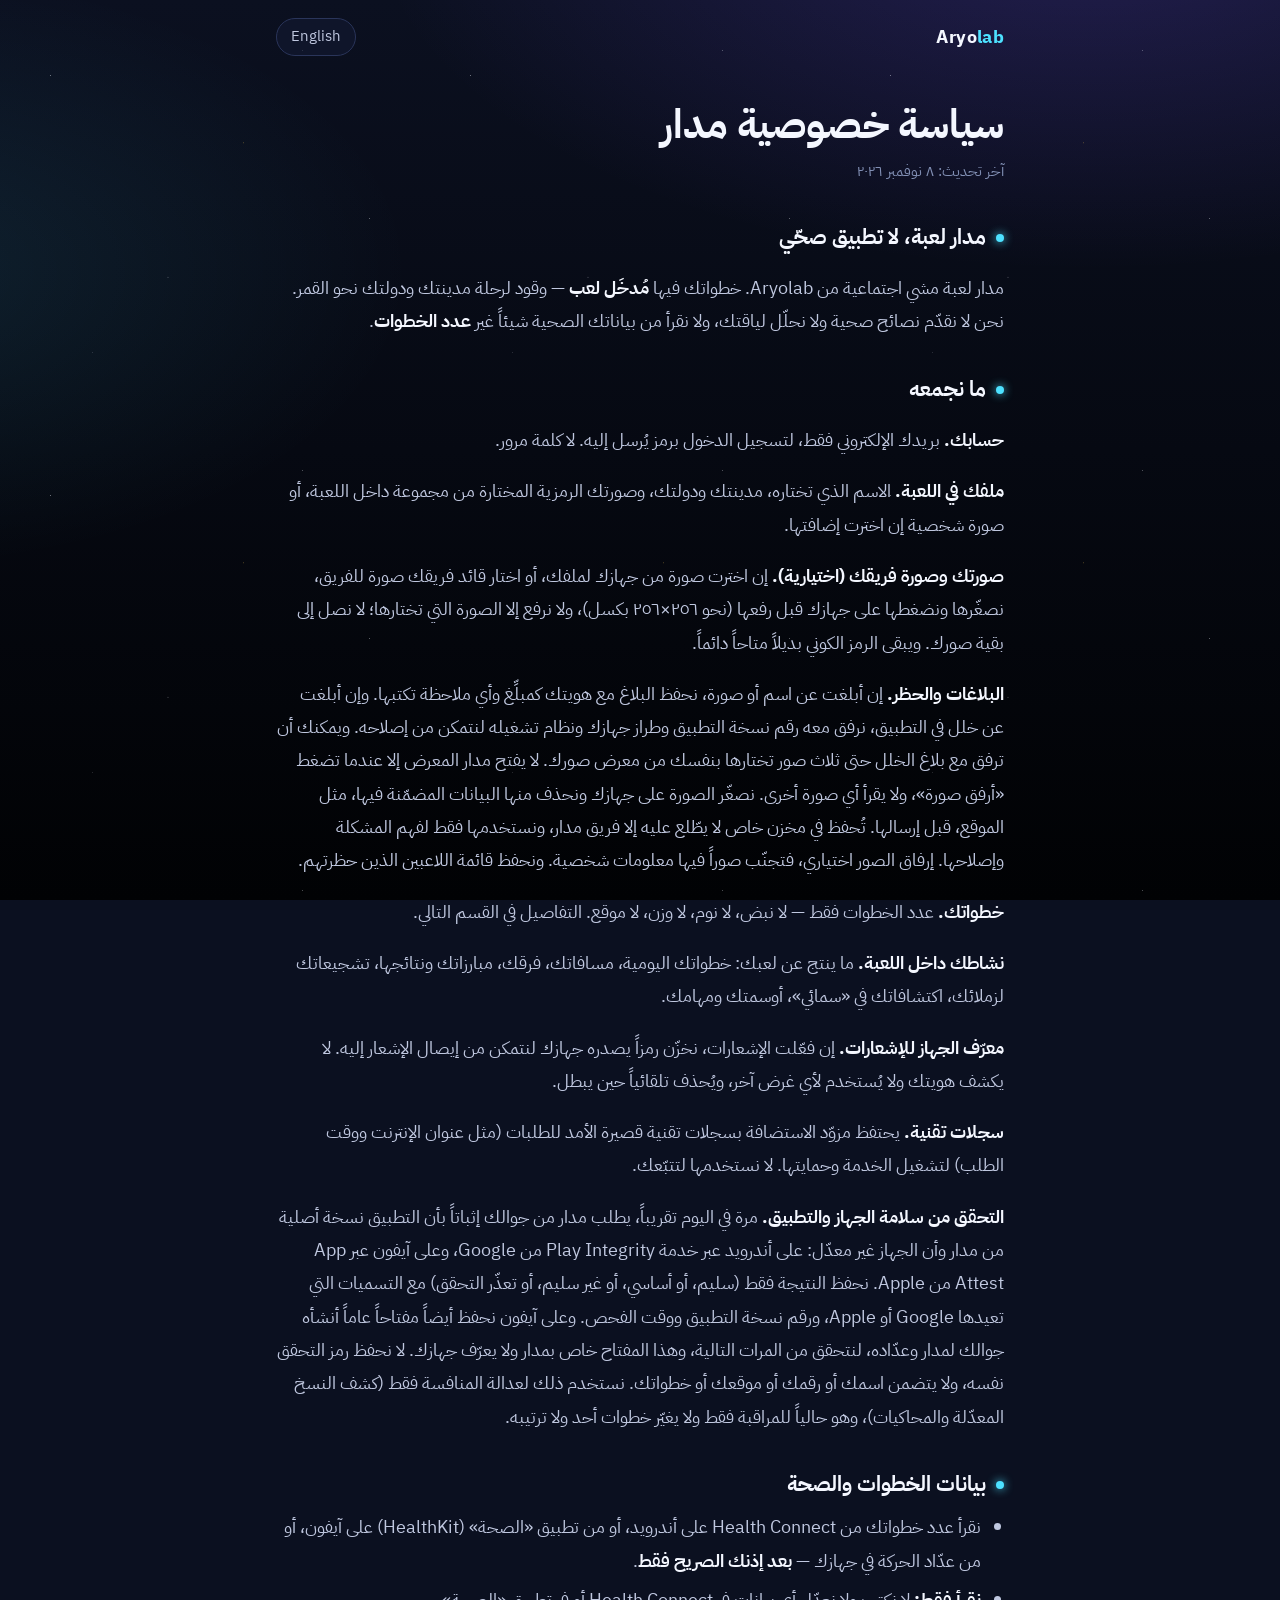
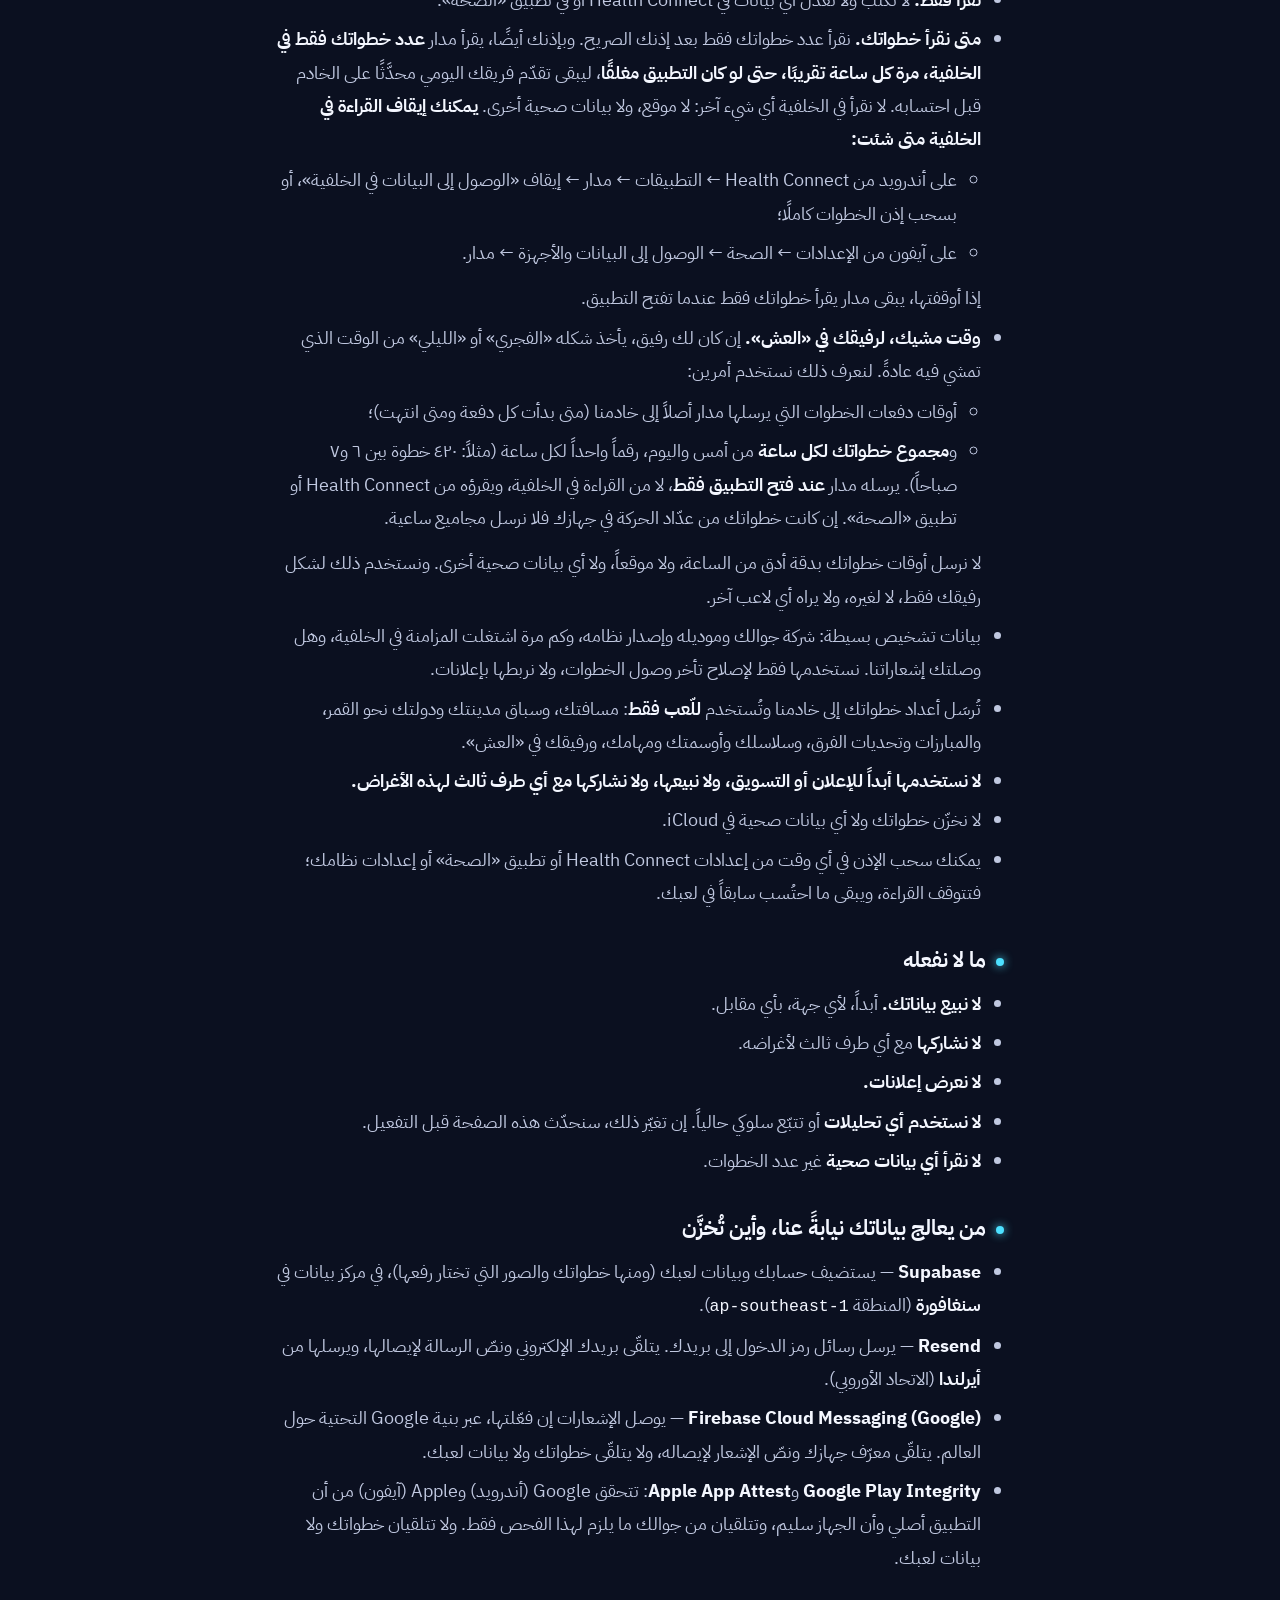
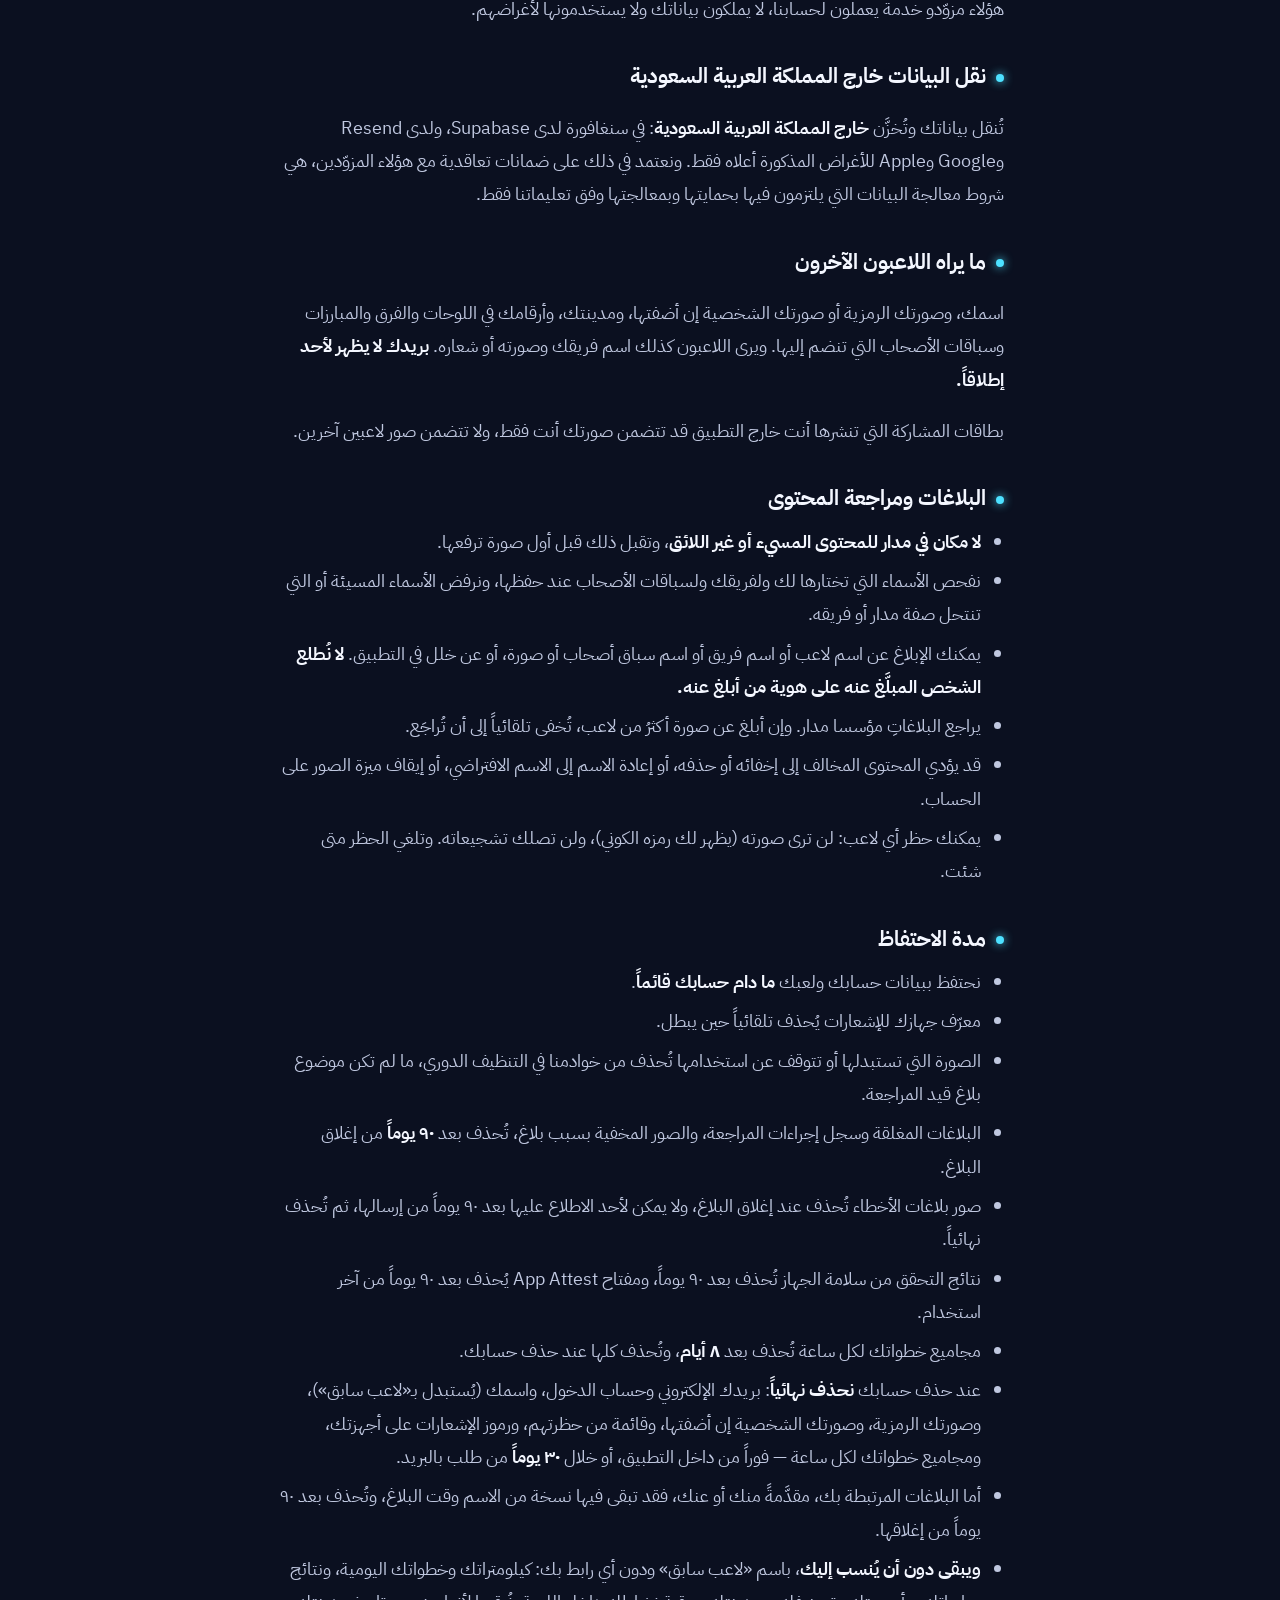
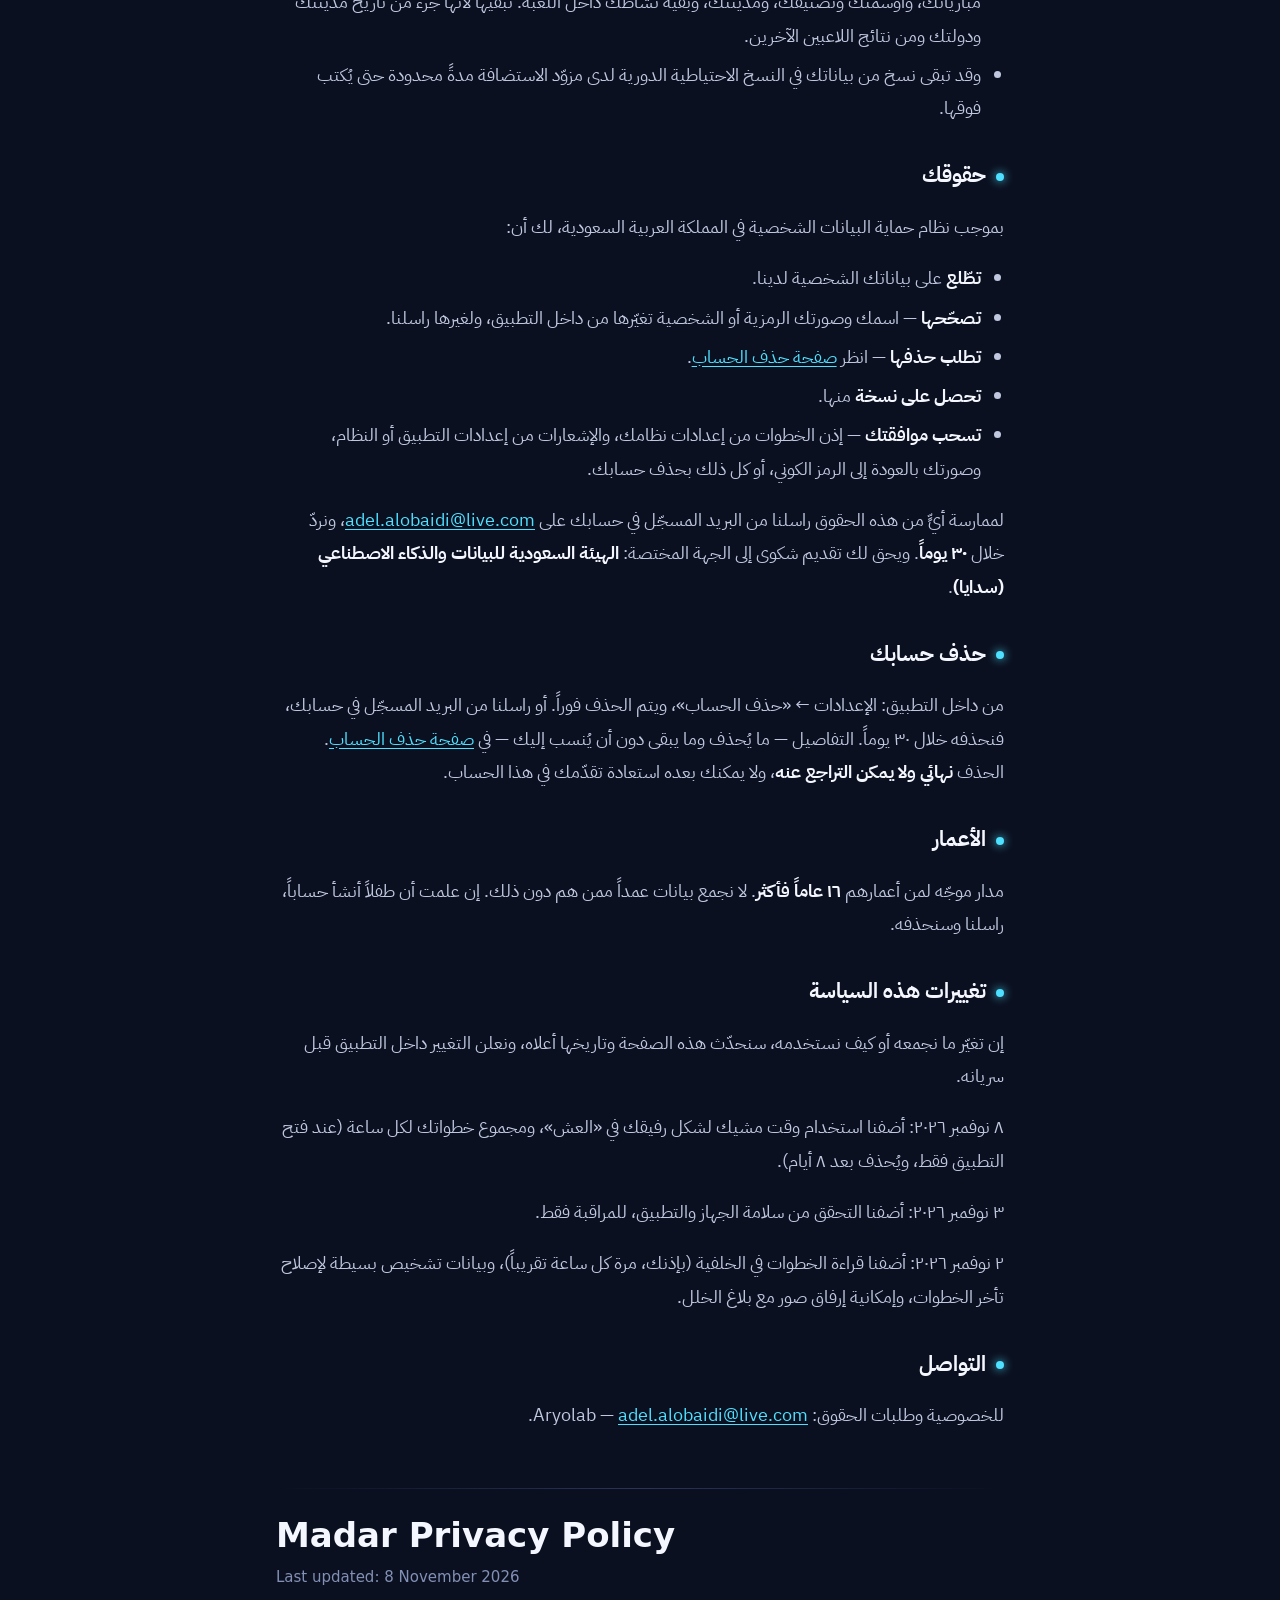
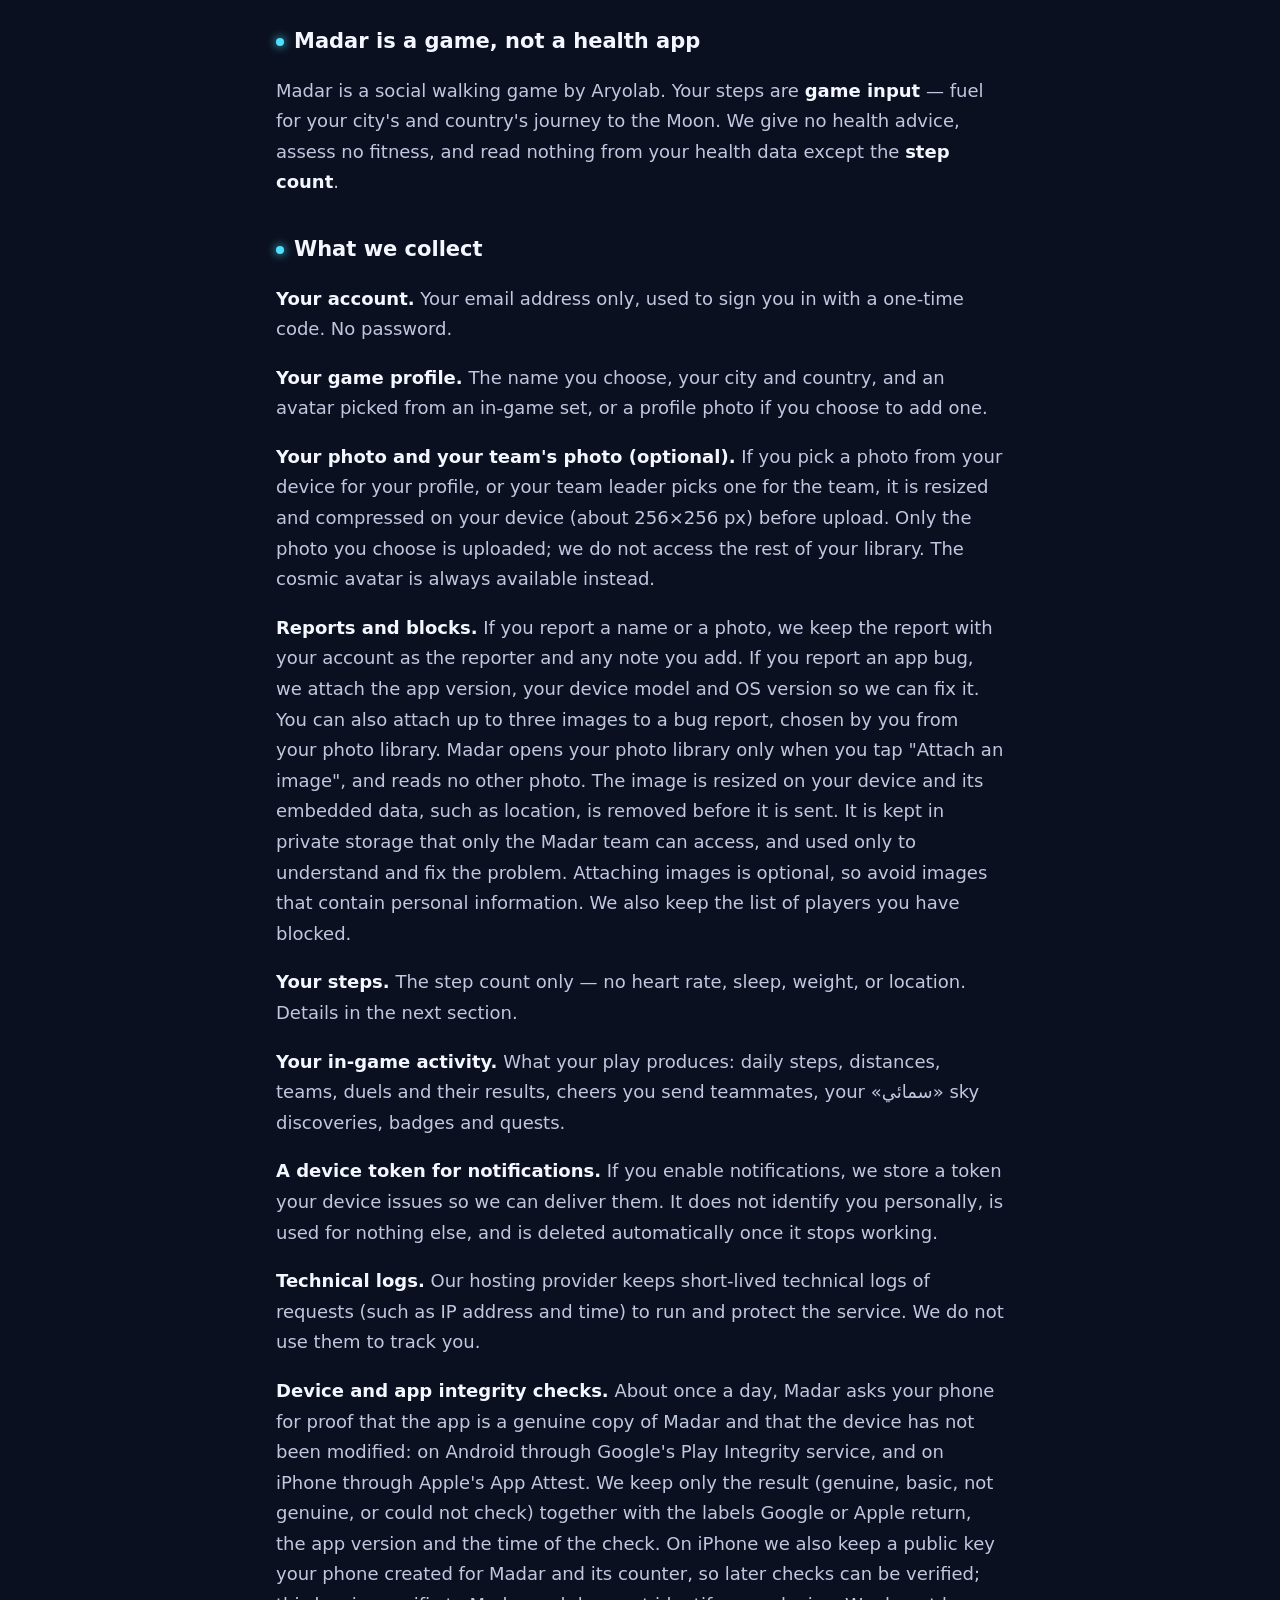
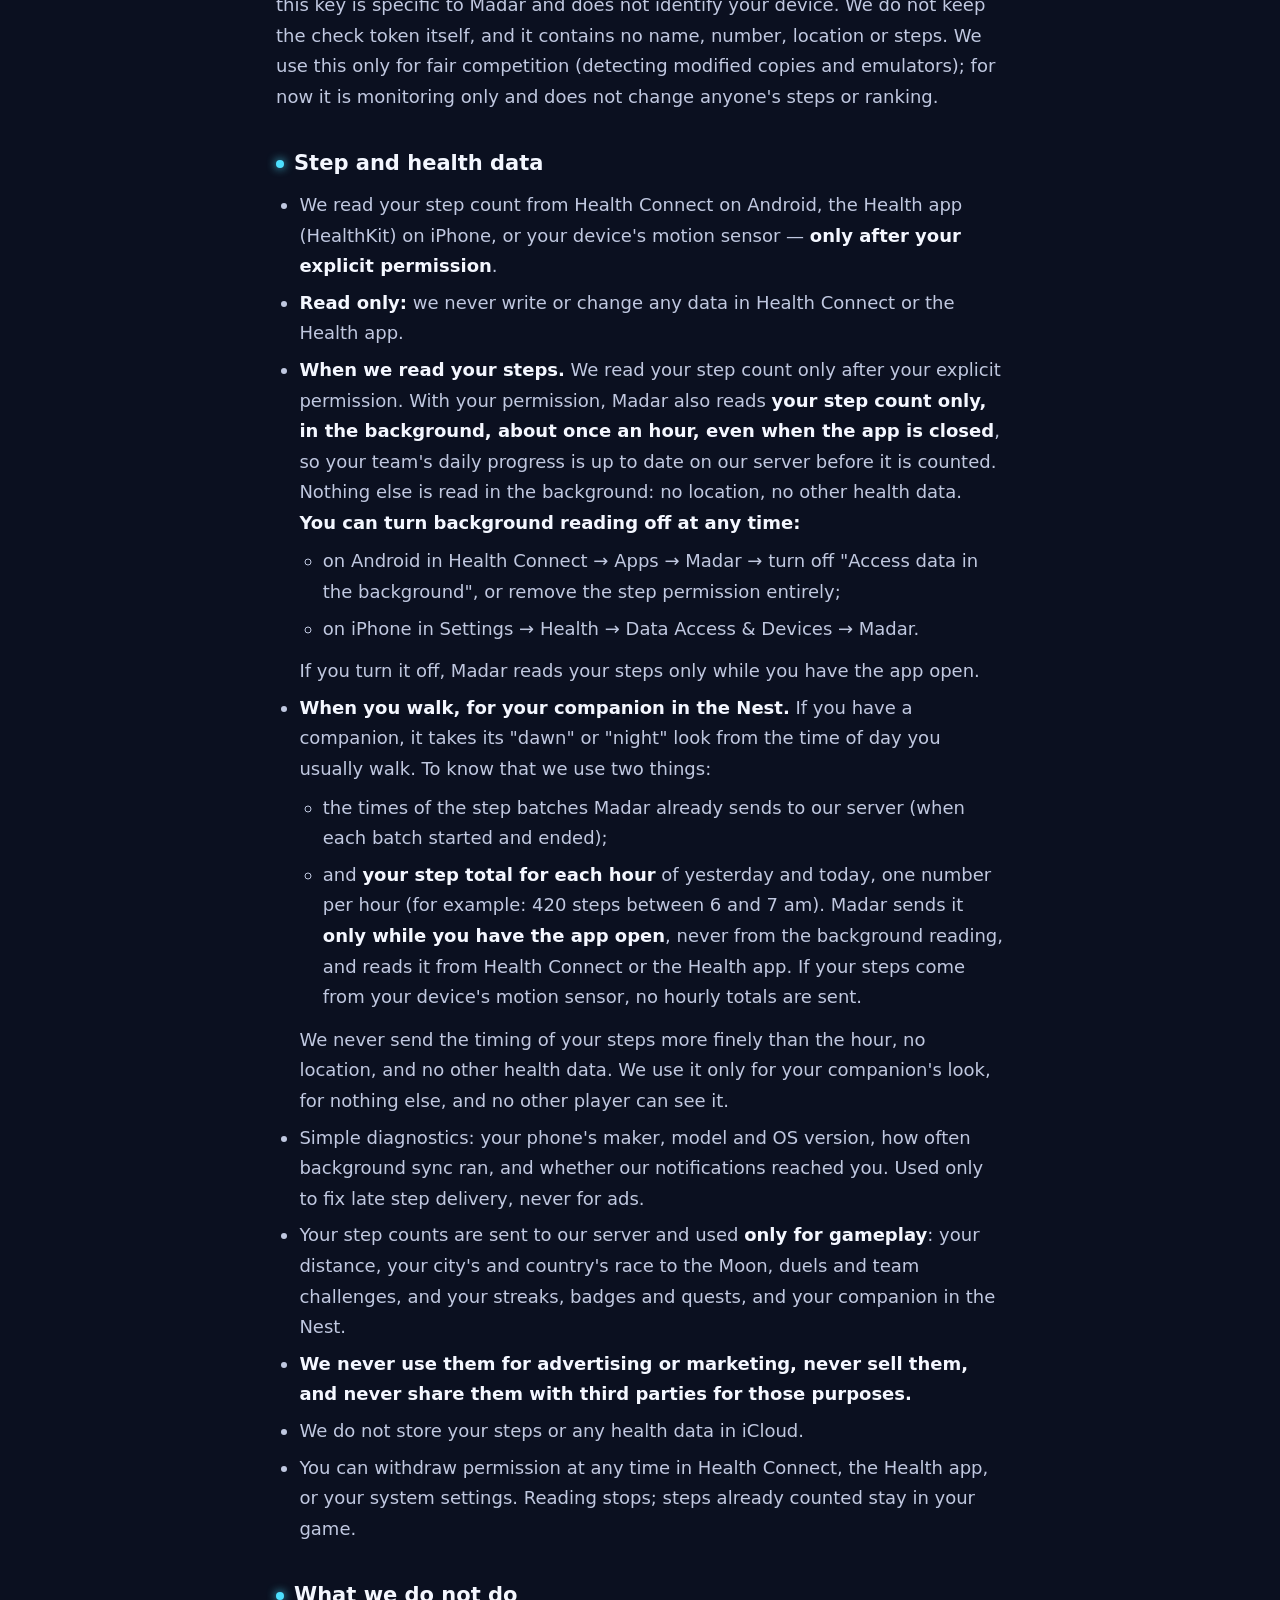
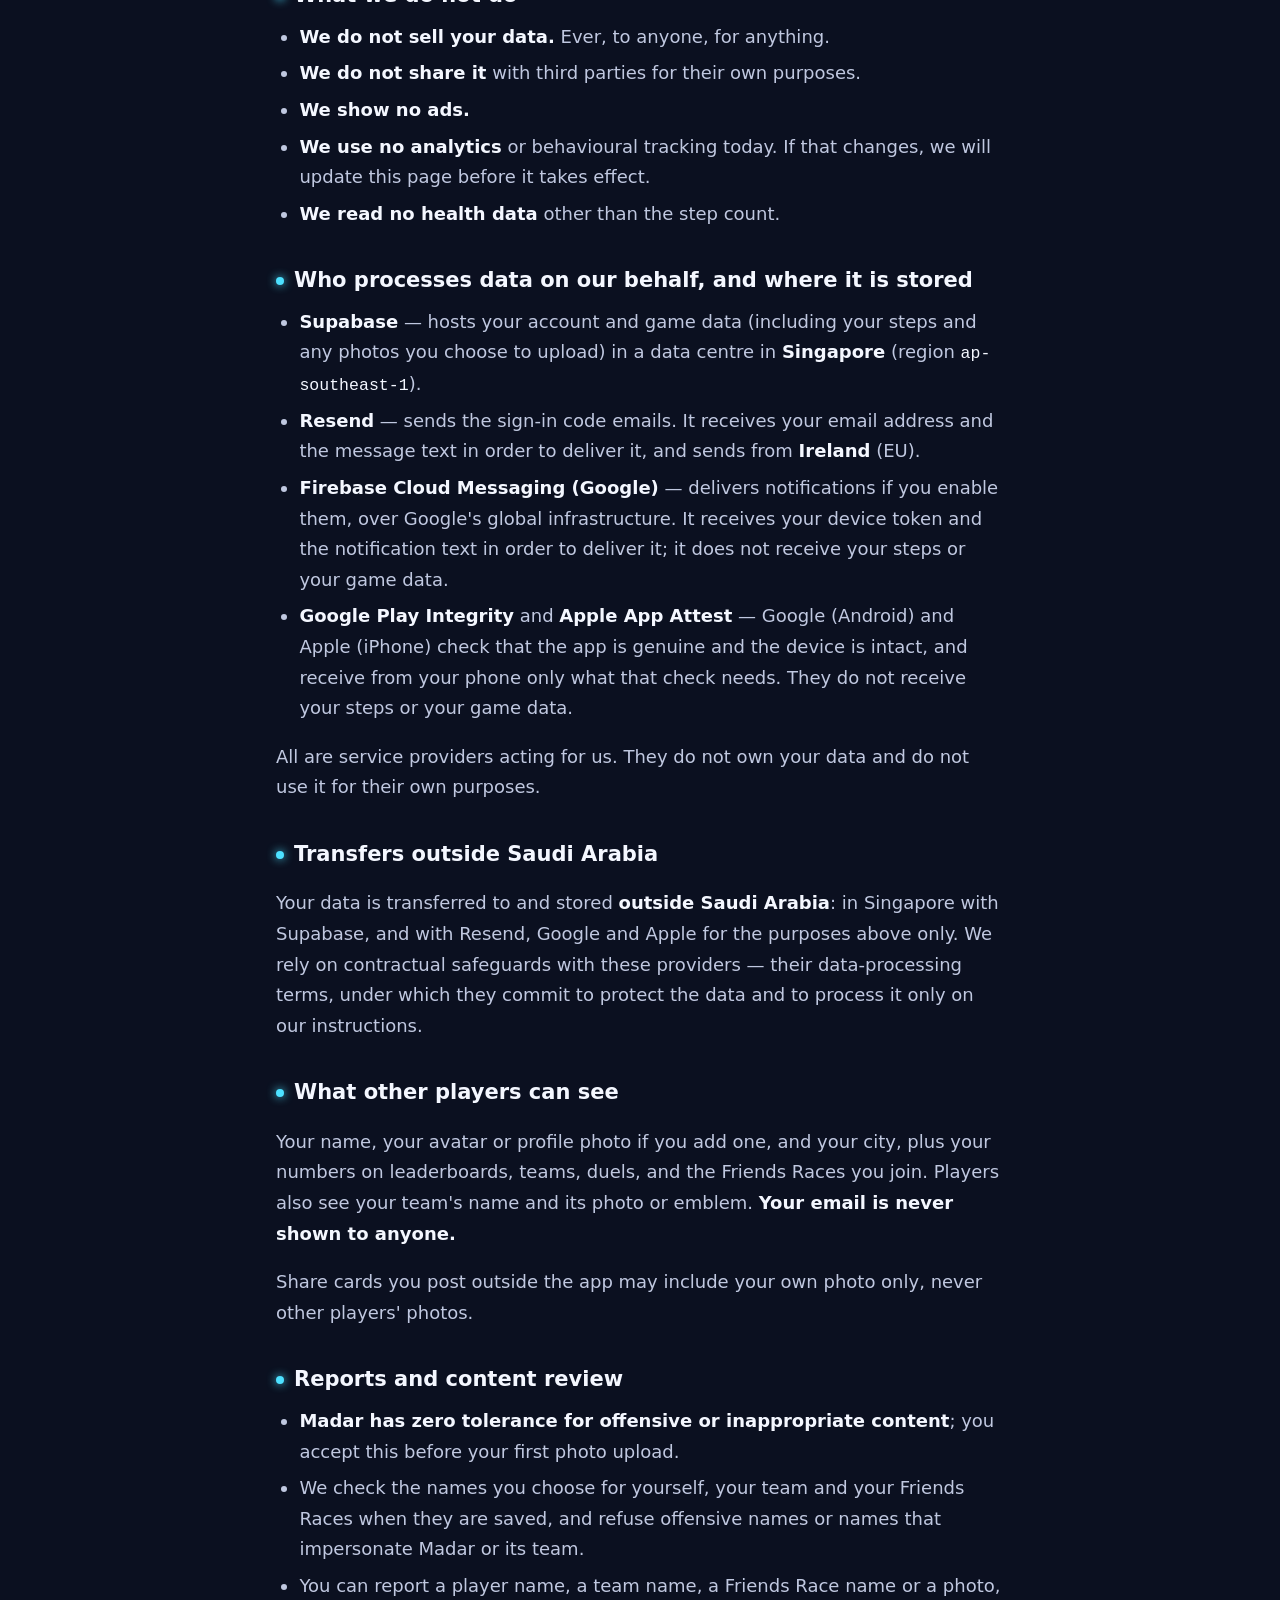
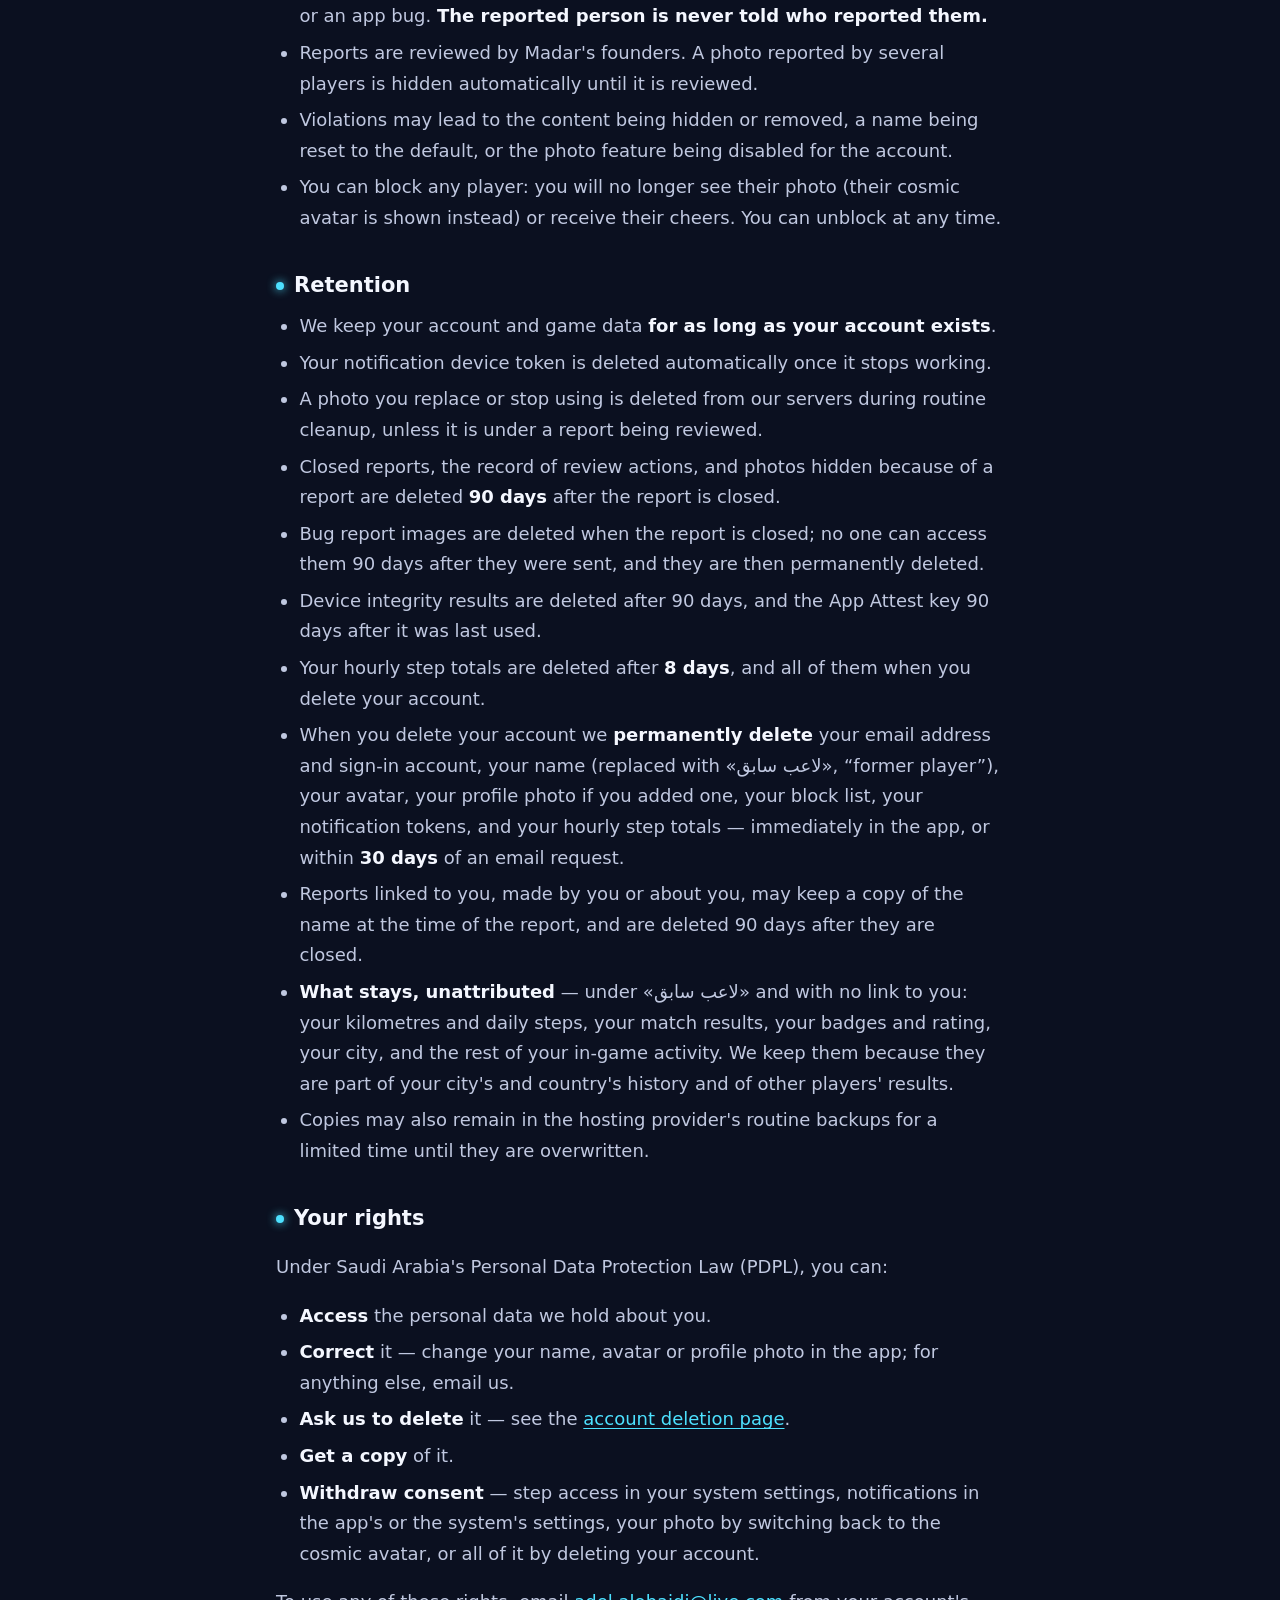
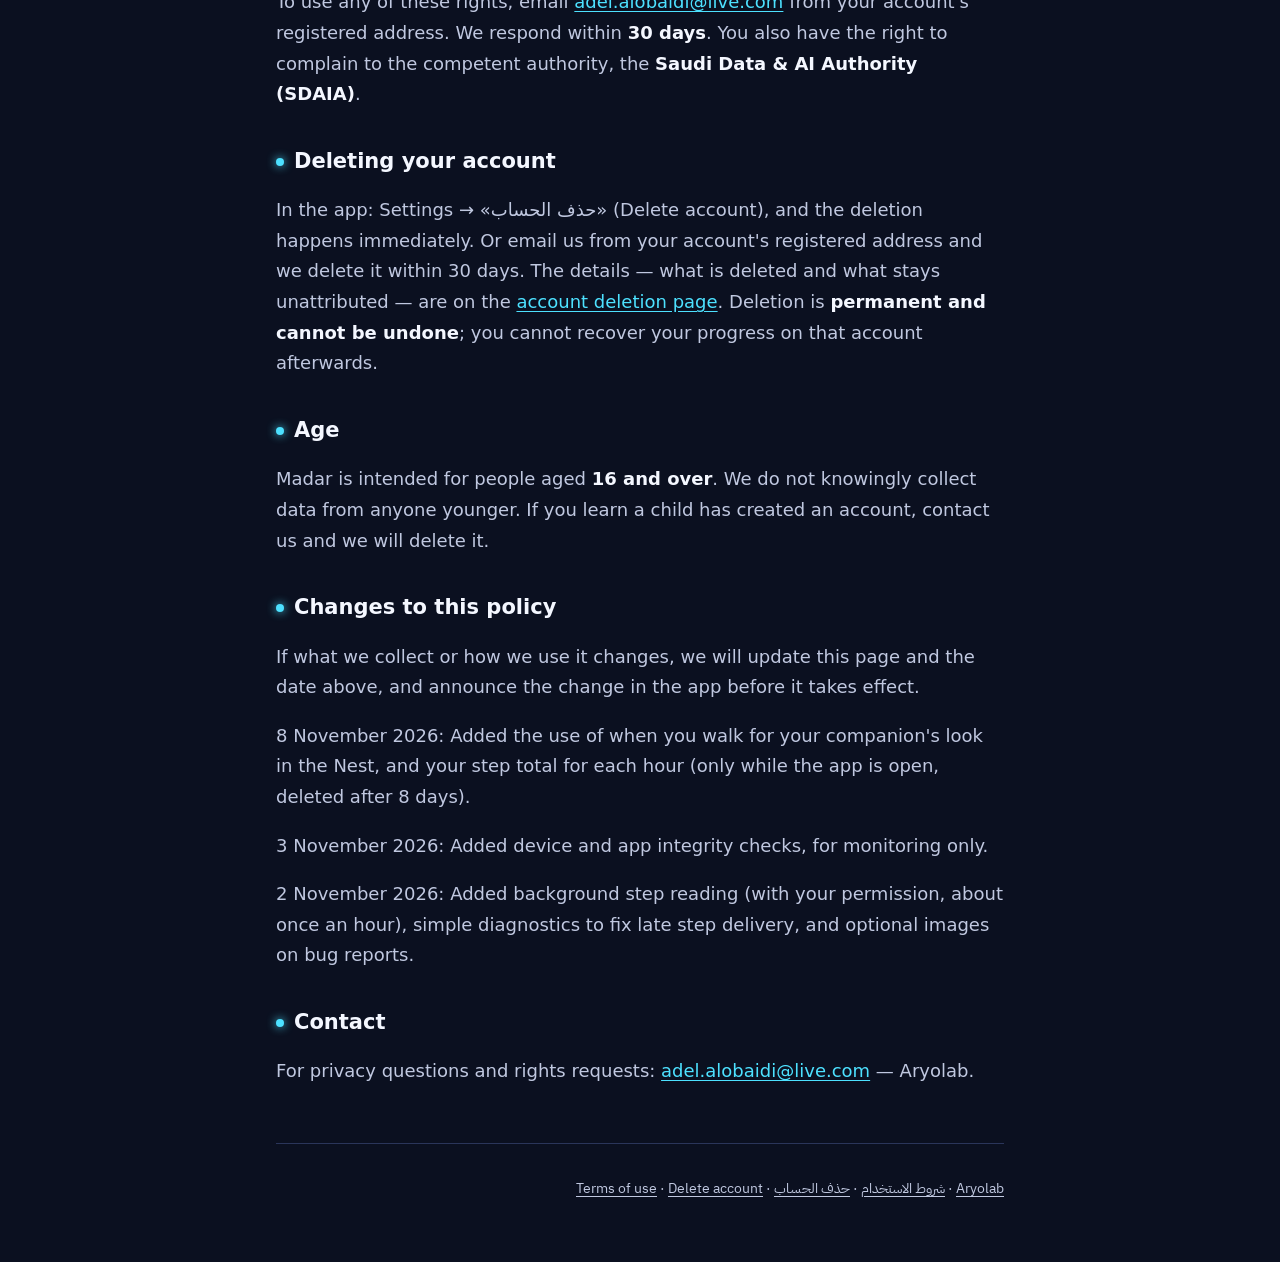
==== madar/privacy/index.html @ 3c169cfb "Madar privacy: when you walk, for your companion in the Nest (the sync-window times + hourly step to" ====
<!doctype html>
<html lang="ar" dir="rtl">
<head>
  <meta charset="utf-8">
  <meta name="viewport" content="width=device-width, initial-scale=1">
  <meta http-equiv="Content-Security-Policy" content="default-src 'none'; style-src 'self'; font-src 'self'; img-src 'self' data:; base-uri 'none'; form-action 'none'">
  <meta name="referrer" content="no-referrer">
  <title>سياسة خصوصية مدار · Madar Privacy Policy</title>
  <meta name="description" content="سياسة خصوصية مدار: ما نجمعه، وأين يُخزَّن، وحقوقك. Madar privacy policy: what we collect, where it is stored, and your rights.">
  <link rel="icon" href="data:image/svg+xml,%3Csvg xmlns='http://www.w3.org/2000/svg' viewBox='0 0 64 64'%3E%3Crect width='64' height='64' rx='14' fill='%230b1020'/%3E%3Ccircle cx='32' cy='32' r='15' fill='%23f4f7ff'/%3E%3Ccircle cx='38' cy='27' r='15' fill='%230b1020'/%3E%3Ccircle cx='48' cy='16' r='3' fill='%234de1ff'/%3E%3C/svg%3E">
  <link rel="stylesheet" href="../../assets/site.css">
</head>
<body>
  <div class="page">
    <header class="top">
      <a class="brand" href="../../" lang="en" dir="ltr">Aryo<span>lab</span></a>
      <a class="lang-jump" href="#en" lang="en">English</a>
    </header>

    <main>
      <article>
        <h1>سياسة خصوصية مدار</h1>
        <p class="updated">آخر تحديث: ٨ نوفمبر ٢٠٢٦</p>

        <h2>مدار لعبة، لا تطبيق صحّي</h2>
        <p>مدار لعبة مشي اجتماعية من <span lang="en">Aryolab</span>. خطواتك فيها <strong>مُدخَل لعب</strong> — وقود لرحلة مدينتك ودولتك نحو القمر. نحن لا نقدّم نصائح صحية ولا نحلّل لياقتك، ولا نقرأ من بياناتك الصحية شيئاً غير <strong>عدد الخطوات</strong>.</p>

        <h2>ما نجمعه</h2>
        <p><strong>حسابك.</strong> بريدك الإلكتروني فقط، لتسجيل الدخول برمز يُرسل إليه. لا كلمة مرور.</p>
        <p><strong>ملفك في اللعبة.</strong> الاسم الذي تختاره، مدينتك ودولتك، وصورتك الرمزية المختارة من مجموعة داخل اللعبة، أو صورة شخصية إن اخترت إضافتها.</p>
        <p><strong>صورتك وصورة فريقك (اختيارية).</strong> إن اخترت صورة من جهازك لملفك، أو اختار قائد فريقك صورة للفريق، نصغّرها ونضغطها على جهازك قبل رفعها (نحو ٢٥٦×٢٥٦ بكسل)، ولا نرفع إلا الصورة التي تختارها؛ لا نصل إلى بقية صورك. ويبقى الرمز الكوني بديلاً متاحاً دائماً.</p>
        <p><strong>البلاغات والحظر.</strong> إن أبلغت عن اسم أو صورة، نحفظ البلاغ مع هويتك كمبلِّغ وأي ملاحظة تكتبها. وإن أبلغت عن خلل في التطبيق، نرفق معه رقم نسخة التطبيق وطراز جهازك ونظام تشغيله لنتمكن من إصلاحه. ويمكنك أن ترفق مع بلاغ الخلل حتى ثلاث صور تختارها بنفسك من معرض صورك. لا يفتح مدار المعرض إلا عندما تضغط «أرفق صورة»، ولا يقرأ أي صورة أخرى. نصغّر الصورة على جهازك ونحذف منها البيانات المضمّنة فيها، مثل الموقع، قبل إرسالها. تُحفظ في مخزن خاص لا يطّلع عليه إلا فريق مدار، ونستخدمها فقط لفهم المشكلة وإصلاحها. إرفاق الصور اختياري، فتجنّب صوراً فيها معلومات شخصية. ونحفظ قائمة اللاعبين الذين حظرتهم.</p>
        <p><strong>خطواتك.</strong> عدد الخطوات فقط — لا نبض، لا نوم، لا وزن، لا موقع. التفاصيل في القسم التالي.</p>
        <p><strong>نشاطك داخل اللعبة.</strong> ما ينتج عن لعبك: خطواتك اليومية، مسافاتك، فرقك، مبارزاتك ونتائجها، تشجيعاتك لزملائك، اكتشافاتك في «سمائي»، أوسمتك ومهامك.</p>
        <p><strong>معرّف الجهاز للإشعارات.</strong> إن فعّلت الإشعارات، نخزّن رمزاً يصدره جهازك لنتمكن من إيصال الإشعار إليه. لا يكشف هويتك ولا يُستخدم لأي غرض آخر، ويُحذف تلقائياً حين يبطل.</p>
        <p><strong>سجلات تقنية.</strong> يحتفظ مزوّد الاستضافة بسجلات تقنية قصيرة الأمد للطلبات (مثل عنوان الإنترنت ووقت الطلب) لتشغيل الخدمة وحمايتها. لا نستخدمها لتتبّعك.</p>
        <p><strong>التحقق من سلامة الجهاز والتطبيق.</strong> مرة في اليوم تقريباً، يطلب مدار من جوالك إثباتاً بأن التطبيق نسخة أصلية من مدار وأن الجهاز غير معدّل: على أندرويد عبر خدمة <span lang="en">Play Integrity</span> من <span lang="en">Google</span>، وعلى آيفون عبر <span lang="en">App Attest</span> من <span lang="en">Apple</span>. نحفظ النتيجة فقط (سليم، أو أساسي، أو غير سليم، أو تعذّر التحقق) مع التسميات التي تعيدها <span lang="en">Google</span> أو <span lang="en">Apple</span>، ورقم نسخة التطبيق ووقت الفحص. وعلى آيفون نحفظ أيضاً مفتاحاً عاماً أنشأه جوالك لمدار وعدّاده، لنتحقق من المرات التالية، وهذا المفتاح خاص بمدار ولا يعرّف جهازك. لا نحفظ رمز التحقق نفسه، ولا يتضمن اسمك أو رقمك أو موقعك أو خطواتك. نستخدم ذلك لعدالة المنافسة فقط (كشف النسخ المعدّلة والمحاكيات)، وهو حالياً للمراقبة فقط ولا يغيّر خطوات أحد ولا ترتيبه.</p>

        <h2>بيانات الخطوات والصحة</h2>
        <ul>
          <li>نقرأ عدد خطواتك من <span lang="en">Health Connect</span> على أندرويد، أو من تطبيق «الصحة» (<span lang="en">HealthKit</span>) على آيفون، أو من عدّاد الحركة في جهازك — <strong>بعد إذنك الصريح فقط</strong>.</li>
          <li><strong>نقرأ فقط:</strong> لا نكتب ولا نعدّل أي بيانات في <span lang="en">Health Connect</span> أو في تطبيق «الصحة».</li>
          <li><strong>متى نقرأ خطواتك.</strong> نقرأ عدد خطواتك فقط بعد إذنك الصريح. وبإذنك أيضًا، يقرأ مدار <strong>عدد خطواتك فقط في الخلفية، مرة كل ساعة تقريبًا، حتى لو كان التطبيق مغلقًا</strong>، ليبقى تقدّم فريقك اليومي محدَّثًا على الخادم قبل احتسابه. لا نقرأ في الخلفية أي شيء آخر: لا موقع، ولا بيانات صحية أخرى.
            <strong>يمكنك إيقاف القراءة في الخلفية متى شئت:</strong>
            <ul>
              <li>على أندرويد من <span lang="en">Health Connect</span> ← التطبيقات ← مدار ← إيقاف «الوصول إلى البيانات في الخلفية»، أو بسحب إذن الخطوات كاملًا؛</li>
              <li>على آيفون من الإعدادات ← الصحة ← الوصول إلى البيانات والأجهزة ← مدار.</li>
            </ul>
            إذا أوقفتها، يبقى مدار يقرأ خطواتك فقط عندما تفتح التطبيق.</li>
          <li><strong>وقت مشيك، لرفيقك في «العش».</strong> إن كان لك رفيق، يأخذ شكله «الفجري» أو «الليلي» من الوقت الذي تمشي فيه عادةً. لنعرف ذلك نستخدم أمرين:
            <ul>
              <li>أوقات دفعات الخطوات التي يرسلها مدار أصلاً إلى خادمنا (متى بدأت كل دفعة ومتى انتهت)؛</li>
              <li>و<strong>مجموع خطواتك لكل ساعة</strong> من أمس واليوم، رقماً واحداً لكل ساعة (مثلاً: ٤٢٠ خطوة بين ٦ و٧ صباحاً). يرسله مدار <strong>عند فتح التطبيق فقط</strong>، لا من القراءة في الخلفية، ويقرؤه من <span lang="en">Health Connect</span> أو تطبيق «الصحة». إن كانت خطواتك من عدّاد الحركة في جهازك فلا نرسل مجاميع ساعية.</li>
            </ul>
            لا نرسل أوقات خطواتك بدقة أدق من الساعة، ولا موقعاً، ولا أي بيانات صحية أخرى. ونستخدم ذلك لشكل رفيقك فقط، لا لغيره، ولا يراه أي لاعب آخر.</li>
          <li>بيانات تشخيص بسيطة: شركة جوالك وموديله وإصدار نظامه، وكم مرة اشتغلت المزامنة في الخلفية، وهل وصلتك إشعاراتنا. نستخدمها فقط لإصلاح تأخر وصول الخطوات، ولا نربطها بإعلانات.</li>
          <li>تُرسَل أعداد خطواتك إلى خادمنا وتُستخدم <strong>للّعب فقط</strong>: مسافتك، وسباق مدينتك ودولتك نحو القمر، والمبارزات وتحديات الفرق، وسلاسلك وأوسمتك ومهامك، ورفيقك في «العش».</li>
          <li><strong>لا نستخدمها أبداً للإعلان أو التسويق، ولا نبيعها، ولا نشاركها مع أي طرف ثالث لهذه الأغراض.</strong></li>
          <li>لا نخزّن خطواتك ولا أي بيانات صحية في <span lang="en">iCloud</span>.</li>
          <li>يمكنك سحب الإذن في أي وقت من إعدادات <span lang="en">Health Connect</span> أو تطبيق «الصحة» أو إعدادات نظامك؛ فتتوقف القراءة، ويبقى ما احتُسب سابقاً في لعبك.</li>
        </ul>

        <h2>ما لا نفعله</h2>
        <ul>
          <li><strong>لا نبيع بياناتك.</strong> أبداً، لأي جهة، بأي مقابل.</li>
          <li><strong>لا نشاركها</strong> مع أي طرف ثالث لأغراضه.</li>
          <li><strong>لا نعرض إعلانات.</strong></li>
          <li><strong>لا نستخدم أي تحليلات</strong> أو تتبّع سلوكي حالياً. إن تغيّر ذلك، سنحدّث هذه الصفحة قبل التفعيل.</li>
          <li><strong>لا نقرأ أي بيانات صحية</strong> غير عدد الخطوات.</li>
        </ul>

        <h2>من يعالج بياناتك نيابةً عنا، وأين تُخزَّن</h2>
        <ul>
          <li><strong lang="en">Supabase</strong> — يستضيف حسابك وبيانات لعبك (ومنها خطواتك والصور التي تختار رفعها)، في مركز بيانات في <strong>سنغافورة</strong> (المنطقة <code>ap-southeast-1</code>).</li>
          <li><strong lang="en">Resend</strong> — يرسل رسائل رمز الدخول إلى بريدك. يتلقّى بريدك الإلكتروني ونصّ الرسالة لإيصالها، ويرسلها من <strong>أيرلندا</strong> (الاتحاد الأوروبي).</li>
          <li><strong lang="en">Firebase Cloud Messaging (Google)</strong> — يوصل الإشعارات إن فعّلتها، عبر بنية <span lang="en">Google</span> التحتية حول العالم. يتلقّى معرّف جهازك ونصّ الإشعار لإيصاله، ولا يتلقّى خطواتك ولا بيانات لعبك.</li>
          <li><strong lang="en">Google Play Integrity</strong> و<strong lang="en">Apple App Attest</strong>: تتحقق <span lang="en">Google</span> (أندرويد) و<span lang="en">Apple</span> (آيفون) من أن التطبيق أصلي وأن الجهاز سليم، وتتلقيان من جوالك ما يلزم لهذا الفحص فقط. ولا تتلقيان خطواتك ولا بيانات لعبك.</li>
        </ul>
        <p>هؤلاء مزوّدو خدمة يعملون لحسابنا، لا يملكون بياناتك ولا يستخدمونها لأغراضهم.</p>

        <h2>نقل البيانات خارج المملكة العربية السعودية</h2>
        <p>تُنقل بياناتك وتُخزَّن <strong>خارج المملكة العربية السعودية</strong>: في سنغافورة لدى <span lang="en">Supabase</span>، ولدى <span lang="en">Resend</span> و<span lang="en">Google</span> و<span lang="en">Apple</span> للأغراض المذكورة أعلاه فقط. ونعتمد في ذلك على ضمانات تعاقدية مع هؤلاء المزوّدين، هي شروط معالجة البيانات التي يلتزمون فيها بحمايتها وبمعالجتها وفق تعليماتنا فقط.</p>

        <h2>ما يراه اللاعبون الآخرون</h2>
        <p>اسمك، وصورتك الرمزية أو صورتك الشخصية إن أضفتها، ومدينتك، وأرقامك في اللوحات والفرق والمبارزات وسباقات الأصحاب التي تنضم إليها. ويرى اللاعبون كذلك اسم فريقك وصورته أو شعاره. <strong>بريدك لا يظهر لأحد إطلاقاً.</strong></p>
        <p>بطاقات المشاركة التي تنشرها أنت خارج التطبيق قد تتضمن صورتك أنت فقط، ولا تتضمن صور لاعبين آخرين.</p>

        <h2>البلاغات ومراجعة المحتوى</h2>
        <ul>
          <li><strong>لا مكان في مدار للمحتوى المسيء أو غير اللائق</strong>، وتقبل ذلك قبل أول صورة ترفعها.</li>
          <li>نفحص الأسماء التي تختارها لك ولفريقك ولسباقات الأصحاب عند حفظها، ونرفض الأسماء المسيئة أو التي تنتحل صفة مدار أو فريقه.</li>
          <li>يمكنك الإبلاغ عن اسم لاعب أو اسم فريق أو اسم سباق أصحاب أو صورة، أو عن خلل في التطبيق. <strong>لا نُطلع الشخص المبلَّغ عنه على هوية من أبلغ عنه.</strong></li>
          <li>يراجع البلاغاتِ مؤسسا مدار. وإن أبلغ عن صورة أكثرُ من لاعب، تُخفى تلقائياً إلى أن تُراجَع.</li>
          <li>قد يؤدي المحتوى المخالف إلى إخفائه أو حذفه، أو إعادة الاسم إلى الاسم الافتراضي، أو إيقاف ميزة الصور على الحساب.</li>
          <li>يمكنك حظر أي لاعب: لن ترى صورته (يظهر لك رمزه الكوني)، ولن تصلك تشجيعاته. وتلغي الحظر متى شئت.</li>
        </ul>

        <h2>مدة الاحتفاظ</h2>
        <ul>
          <li>نحتفظ ببيانات حسابك ولعبك <strong>ما دام حسابك قائماً</strong>.</li>
          <li>معرّف جهازك للإشعارات يُحذف تلقائياً حين يبطل.</li>
          <li>الصورة التي تستبدلها أو تتوقف عن استخدامها تُحذف من خوادمنا في التنظيف الدوري، ما لم تكن موضوع بلاغ قيد المراجعة.</li>
          <li>البلاغات المغلقة وسجل إجراءات المراجعة، والصور المخفية بسبب بلاغ، تُحذف بعد <strong>٩٠ يوماً</strong> من إغلاق البلاغ.</li>
          <li>صور بلاغات الأخطاء تُحذف عند إغلاق البلاغ، ولا يمكن لأحد الاطلاع عليها بعد ٩٠ يوماً من إرسالها، ثم تُحذف نهائياً.</li>
          <li>نتائج التحقق من سلامة الجهاز تُحذف بعد ٩٠ يوماً، ومفتاح <span lang="en">App Attest</span> يُحذف بعد ٩٠ يوماً من آخر استخدام.</li>
          <li>مجاميع خطواتك لكل ساعة تُحذف بعد <strong>٨ أيام</strong>، وتُحذف كلها عند حذف حسابك.</li>
          <li>عند حذف حسابك <strong>نحذف نهائياً</strong>: بريدك الإلكتروني وحساب الدخول، واسمك (يُستبدل بـ«لاعب سابق»)، وصورتك الرمزية، وصورتك الشخصية إن أضفتها، وقائمة من حظرتهم، ورموز الإشعارات على أجهزتك، ومجاميع خطواتك لكل ساعة — فوراً من داخل التطبيق، أو خلال <strong>٣٠ يوماً</strong> من طلب بالبريد.</li>
          <li>أما البلاغات المرتبطة بك، مقدَّمةً منك أو عنك، فقد تبقى فيها نسخة من الاسم وقت البلاغ، وتُحذف بعد ٩٠ يوماً من إغلاقها.</li>
          <li><strong>ويبقى دون أن يُنسب إليك</strong>، باسم «لاعب سابق» ودون أي رابط بك: كيلومتراتك وخطواتك اليومية، ونتائج مبارياتك، وأوسمتك وتصنيفك، ومدينتك، وبقية نشاطك داخل اللعبة. نُبقيها لأنها جزء من تاريخ مدينتك ودولتك ومن نتائج اللاعبين الآخرين.</li>
          <li>وقد تبقى نسخ من بياناتك في النسخ الاحتياطية الدورية لدى مزوّد الاستضافة مدةً محدودة حتى يُكتب فوقها.</li>
        </ul>

        <h2>حقوقك</h2>
        <p>بموجب نظام حماية البيانات الشخصية في المملكة العربية السعودية، لك أن:</p>
        <ul>
          <li><strong>تطّلع</strong> على بياناتك الشخصية لدينا.</li>
          <li><strong>تصحّحها</strong> — اسمك وصورتك الرمزية أو الشخصية تغيّرها من داخل التطبيق، ولغيرها راسلنا.</li>
          <li><strong>تطلب حذفها</strong> — انظر <a href="../delete-account/">صفحة حذف الحساب</a>.</li>
          <li><strong>تحصل على نسخة</strong> منها.</li>
          <li><strong>تسحب موافقتك</strong> — إذن الخطوات من إعدادات نظامك، والإشعارات من إعدادات التطبيق أو النظام، وصورتك بالعودة إلى الرمز الكوني، أو كل ذلك بحذف حسابك.</li>
        </ul>
        <p>لممارسة أيٍّ من هذه الحقوق راسلنا من البريد المسجّل في حسابك على <a class="mail" href="mailto:adel.alobaidi@live.com">adel.alobaidi@live.com</a>، ونردّ خلال <strong>٣٠ يوماً</strong>. ويحق لك تقديم شكوى إلى الجهة المختصة: <strong>الهيئة السعودية للبيانات والذكاء الاصطناعي (سدايا)</strong>.</p>

        <h2>حذف حسابك</h2>
        <p>من داخل التطبيق: الإعدادات ← «حذف الحساب»، ويتم الحذف فوراً. أو راسلنا من البريد المسجّل في حسابك، فنحذفه خلال ٣٠ يوماً. التفاصيل — ما يُحذف وما يبقى دون أن يُنسب إليك — في <a href="../delete-account/">صفحة حذف الحساب</a>. الحذف <strong>نهائي ولا يمكن التراجع عنه</strong>، ولا يمكنك بعده استعادة تقدّمك في هذا الحساب.</p>

        <h2>الأعمار</h2>
        <p>مدار موجّه لمن أعمارهم <strong>١٦ عاماً فأكثر</strong>. لا نجمع بيانات عمداً ممن هم دون ذلك. إن علمت أن طفلاً أنشأ حساباً، راسلنا وسنحذفه.</p>

        <h2>تغييرات هذه السياسة</h2>
        <p>إن تغيّر ما نجمعه أو كيف نستخدمه، سنحدّث هذه الصفحة وتاريخها أعلاه، ونعلن التغيير داخل التطبيق قبل سريانه.</p>
        <p>٨ نوفمبر ٢٠٢٦: أضفنا استخدام وقت مشيك لشكل رفيقك في «العش»، ومجموع خطواتك لكل ساعة (عند فتح التطبيق فقط، ويُحذف بعد ٨ أيام).</p>
        <p>٣ نوفمبر ٢٠٢٦: أضفنا التحقق من سلامة الجهاز والتطبيق، للمراقبة فقط.</p>
        <p>٢ نوفمبر ٢٠٢٦: أضفنا قراءة الخطوات في الخلفية (بإذنك، مرة كل ساعة تقريباً)، وبيانات تشخيص بسيطة لإصلاح تأخر الخطوات، وإمكانية إرفاق صور مع بلاغ الخلل.</p>

        <h2>التواصل</h2>
        <p>للخصوصية وطلبات الحقوق: <a class="mail" href="mailto:adel.alobaidi@live.com">adel.alobaidi@live.com</a> — <span lang="en">Aryolab</span>.</p>
      </article>

      <hr class="divider">

      <article id="en" class="en" lang="en" dir="ltr">
        <h1>Madar Privacy Policy</h1>
        <p class="updated">Last updated: 8 November 2026</p>

        <h2>Madar is a game, not a health app</h2>
        <p>Madar is a social walking game by Aryolab. Your steps are <strong>game input</strong> — fuel for your city's and country's journey to the Moon. We give no health advice, assess no fitness, and read nothing from your health data except the <strong>step count</strong>.</p>

        <h2>What we collect</h2>
        <p><strong>Your account.</strong> Your email address only, used to sign you in with a one-time code. No password.</p>
        <p><strong>Your game profile.</strong> The name you choose, your city and country, and an avatar picked from an in-game set, or a profile photo if you choose to add one.</p>
        <p><strong>Your photo and your team's photo (optional).</strong> If you pick a photo from your device for your profile, or your team leader picks one for the team, it is resized and compressed on your device (about 256×256 px) before upload. Only the photo you choose is uploaded; we do not access the rest of your library. The cosmic avatar is always available instead.</p>
        <p><strong>Reports and blocks.</strong> If you report a name or a photo, we keep the report with your account as the reporter and any note you add. If you report an app bug, we attach the app version, your device model and OS version so we can fix it. You can also attach up to three images to a bug report, chosen by you from your photo library. Madar opens your photo library only when you tap "Attach an image", and reads no other photo. The image is resized on your device and its embedded data, such as location, is removed before it is sent. It is kept in private storage that only the Madar team can access, and used only to understand and fix the problem. Attaching images is optional, so avoid images that contain personal information. We also keep the list of players you have blocked.</p>
        <p><strong>Your steps.</strong> The step count only — no heart rate, sleep, weight, or location. Details in the next section.</p>
        <p><strong>Your in-game activity.</strong> What your play produces: daily steps, distances, teams, duels and their results, cheers you send teammates, your «سمائي» sky discoveries, badges and quests.</p>
        <p><strong>A device token for notifications.</strong> If you enable notifications, we store a token your device issues so we can deliver them. It does not identify you personally, is used for nothing else, and is deleted automatically once it stops working.</p>
        <p><strong>Technical logs.</strong> Our hosting provider keeps short-lived technical logs of requests (such as IP address and time) to run and protect the service. We do not use them to track you.</p>
        <p><strong>Device and app integrity checks.</strong> About once a day, Madar asks your phone for proof that the app is a genuine copy of Madar and that the device has not been modified: on Android through Google's Play Integrity service, and on iPhone through Apple's App Attest. We keep only the result (genuine, basic, not genuine, or could not check) together with the labels Google or Apple return, the app version and the time of the check. On iPhone we also keep a public key your phone created for Madar and its counter, so later checks can be verified; this key is specific to Madar and does not identify your device. We do not keep the check token itself, and it contains no name, number, location or steps. We use this only for fair competition (detecting modified copies and emulators); for now it is monitoring only and does not change anyone's steps or ranking.</p>

        <h2>Step and health data</h2>
        <ul>
          <li>We read your step count from Health Connect on Android, the Health app (HealthKit) on iPhone, or your device's motion sensor — <strong>only after your explicit permission</strong>.</li>
          <li><strong>Read only:</strong> we never write or change any data in Health Connect or the Health app.</li>
          <li><strong>When we read your steps.</strong> We read your step count only after your explicit permission. With your permission, Madar also reads <strong>your step count only, in the background, about once an hour, even when the app is closed</strong>, so your team's daily progress is up to date on our server before it is counted. Nothing else is read in the background: no location, no other health data.
            <strong>You can turn background reading off at any time:</strong>
            <ul>
              <li>on Android in Health Connect → Apps → Madar → turn off "Access data in the background", or remove the step permission entirely;</li>
              <li>on iPhone in Settings → Health → Data Access &amp; Devices → Madar.</li>
            </ul>
            If you turn it off, Madar reads your steps only while you have the app open.</li>
          <li><strong>When you walk, for your companion in the Nest.</strong> If you have a companion, it takes its "dawn" or "night" look from the time of day you usually walk. To know that we use two things:
            <ul>
              <li>the times of the step batches Madar already sends to our server (when each batch started and ended);</li>
              <li>and <strong>your step total for each hour</strong> of yesterday and today, one number per hour (for example: 420 steps between 6 and 7 am). Madar sends it <strong>only while you have the app open</strong>, never from the background reading, and reads it from Health Connect or the Health app. If your steps come from your device's motion sensor, no hourly totals are sent.</li>
            </ul>
            We never send the timing of your steps more finely than the hour, no location, and no other health data. We use it only for your companion's look, for nothing else, and no other player can see it.</li>
          <li>Simple diagnostics: your phone's maker, model and OS version, how often background sync ran, and whether our notifications reached you. Used only to fix late step delivery, never for ads.</li>
          <li>Your step counts are sent to our server and used <strong>only for gameplay</strong>: your distance, your city's and country's race to the Moon, duels and team challenges, and your streaks, badges and quests, and your companion in the Nest.</li>
          <li><strong>We never use them for advertising or marketing, never sell them, and never share them with third parties for those purposes.</strong></li>
          <li>We do not store your steps or any health data in iCloud.</li>
          <li>You can withdraw permission at any time in Health Connect, the Health app, or your system settings. Reading stops; steps already counted stay in your game.</li>
        </ul>

        <h2>What we do not do</h2>
        <ul>
          <li><strong>We do not sell your data.</strong> Ever, to anyone, for anything.</li>
          <li><strong>We do not share it</strong> with third parties for their own purposes.</li>
          <li><strong>We show no ads.</strong></li>
          <li><strong>We use no analytics</strong> or behavioural tracking today. If that changes, we will update this page before it takes effect.</li>
          <li><strong>We read no health data</strong> other than the step count.</li>
        </ul>

        <h2>Who processes data on our behalf, and where it is stored</h2>
        <ul>
          <li><strong>Supabase</strong> — hosts your account and game data (including your steps and any photos you choose to upload) in a data centre in <strong>Singapore</strong> (region <code>ap-southeast-1</code>).</li>
          <li><strong>Resend</strong> — sends the sign-in code emails. It receives your email address and the message text in order to deliver it, and sends from <strong>Ireland</strong> (EU).</li>
          <li><strong>Firebase Cloud Messaging (Google)</strong> — delivers notifications if you enable them, over Google's global infrastructure. It receives your device token and the notification text in order to deliver it; it does not receive your steps or your game data.</li>
          <li><strong>Google Play Integrity</strong> and <strong>Apple App Attest</strong> — Google (Android) and Apple (iPhone) check that the app is genuine and the device is intact, and receive from your phone only what that check needs. They do not receive your steps or your game data.</li>
        </ul>
        <p>All are service providers acting for us. They do not own your data and do not use it for their own purposes.</p>

        <h2>Transfers outside Saudi Arabia</h2>
        <p>Your data is transferred to and stored <strong>outside Saudi Arabia</strong>: in Singapore with Supabase, and with Resend, Google and Apple for the purposes above only. We rely on contractual safeguards with these providers — their data-processing terms, under which they commit to protect the data and to process it only on our instructions.</p>

        <h2>What other players can see</h2>
        <p>Your name, your avatar or profile photo if you add one, and your city, plus your numbers on leaderboards, teams, duels, and the Friends Races you join. Players also see your team's name and its photo or emblem. <strong>Your email is never shown to anyone.</strong></p>
        <p>Share cards you post outside the app may include your own photo only, never other players' photos.</p>

        <h2>Reports and content review</h2>
        <ul>
          <li><strong>Madar has zero tolerance for offensive or inappropriate content</strong>; you accept this before your first photo upload.</li>
          <li>We check the names you choose for yourself, your team and your Friends Races when they are saved, and refuse offensive names or names that impersonate Madar or its team.</li>
          <li>You can report a player name, a team name, a Friends Race name or a photo, or an app bug. <strong>The reported person is never told who reported them.</strong></li>
          <li>Reports are reviewed by Madar's founders. A photo reported by several players is hidden automatically until it is reviewed.</li>
          <li>Violations may lead to the content being hidden or removed, a name being reset to the default, or the photo feature being disabled for the account.</li>
          <li>You can block any player: you will no longer see their photo (their cosmic avatar is shown instead) or receive their cheers. You can unblock at any time.</li>
        </ul>

        <h2>Retention</h2>
        <ul>
          <li>We keep your account and game data <strong>for as long as your account exists</strong>.</li>
          <li>Your notification device token is deleted automatically once it stops working.</li>
          <li>A photo you replace or stop using is deleted from our servers during routine cleanup, unless it is under a report being reviewed.</li>
          <li>Closed reports, the record of review actions, and photos hidden because of a report are deleted <strong>90 days</strong> after the report is closed.</li>
          <li>Bug report images are deleted when the report is closed; no one can access them 90 days after they were sent, and they are then permanently deleted.</li>
          <li>Device integrity results are deleted after 90 days, and the App Attest key 90 days after it was last used.</li>
          <li>Your hourly step totals are deleted after <strong>8 days</strong>, and all of them when you delete your account.</li>
          <li>When you delete your account we <strong>permanently delete</strong> your email address and sign-in account, your name (replaced with «لاعب سابق», “former player”), your avatar, your profile photo if you added one, your block list, your notification tokens, and your hourly step totals — immediately in the app, or within <strong>30 days</strong> of an email request.</li>
          <li>Reports linked to you, made by you or about you, may keep a copy of the name at the time of the report, and are deleted 90 days after they are closed.</li>
          <li><strong>What stays, unattributed</strong> — under «لاعب سابق» and with no link to you: your kilometres and daily steps, your match results, your badges and rating, your city, and the rest of your in-game activity. We keep them because they are part of your city's and country's history and of other players' results.</li>
          <li>Copies may also remain in the hosting provider's routine backups for a limited time until they are overwritten.</li>
        </ul>

        <h2>Your rights</h2>
        <p>Under Saudi Arabia's Personal Data Protection Law (PDPL), you can:</p>
        <ul>
          <li><strong>Access</strong> the personal data we hold about you.</li>
          <li><strong>Correct</strong> it — change your name, avatar or profile photo in the app; for anything else, email us.</li>
          <li><strong>Ask us to delete</strong> it — see the <a href="../delete-account/#en">account deletion page</a>.</li>
          <li><strong>Get a copy</strong> of it.</li>
          <li><strong>Withdraw consent</strong> — step access in your system settings, notifications in the app's or the system's settings, your photo by switching back to the cosmic avatar, or all of it by deleting your account.</li>
        </ul>
        <p>To use any of these rights, email <a href="mailto:adel.alobaidi@live.com">adel.alobaidi@live.com</a> from your account's registered address. We respond within <strong>30 days</strong>. You also have the right to complain to the competent authority, the <strong>Saudi Data &amp; AI Authority (SDAIA)</strong>.</p>

        <h2>Deleting your account</h2>
        <p>In the app: Settings → «حذف الحساب» (Delete account), and the deletion happens immediately. Or email us from your account's registered address and we delete it within 30 days. The details — what is deleted and what stays unattributed — are on the <a href="../delete-account/#en">account deletion page</a>. Deletion is <strong>permanent and cannot be undone</strong>; you cannot recover your progress on that account afterwards.</p>

        <h2>Age</h2>
        <p>Madar is intended for people aged <strong>16 and over</strong>. We do not knowingly collect data from anyone younger. If you learn a child has created an account, contact us and we will delete it.</p>

        <h2>Changes to this policy</h2>
        <p>If what we collect or how we use it changes, we will update this page and the date above, and announce the change in the app before it takes effect.</p>
        <p>8 November 2026: Added the use of when you walk for your companion's look in the Nest, and your step total for each hour (only while the app is open, deleted after 8 days).</p>
        <p>3 November 2026: Added device and app integrity checks, for monitoring only.</p>
        <p>2 November 2026: Added background step reading (with your permission, about once an hour), simple diagnostics to fix late step delivery, and optional images on bug reports.</p>

        <h2>Contact</h2>
        <p>For privacy questions and rights requests: <a href="mailto:adel.alobaidi@live.com">adel.alobaidi@live.com</a> — Aryolab.</p>
      </article>
    </main>

    <footer class="foot">
      <p><a href="../../">Aryolab</a> · <a href="../terms/">شروط الاستخدام</a> · <a href="../delete-account/">حذف الحساب</a> · <a href="../terms/#en" lang="en">Terms of use</a> · <a href="../delete-account/#en" lang="en">Delete account</a></p>
    </footer>
  </div>
</body>
</html>
---- assets/site.css ----
/* Aryolab — static site. Madar's dark cosmic palette. No external requests. */

@font-face {
  font-family: "Plex Arabic";
  src: url("fonts/IBMPlexSansArabic-Regular.ttf") format("truetype");
  font-weight: 400;
  font-style: normal;
  font-display: swap;
}

@font-face {
  font-family: "Plex Arabic";
  src: url("fonts/IBMPlexSansArabic-Bold.ttf") format("truetype");
  font-weight: 700;
  font-style: normal;
  font-display: swap;
}

:root {
  color-scheme: dark;
  --space: #010204;
  --bg: #0b1020;
  --fg: #f4f7ff;
  --soft: #c0c8e0;
  --muted: #8290b5;
  --card: #131a33;
  --card-2: #1a2342;
  --border: #2a355a;
  --cyan: #4de1ff;
  --teal: #38d8c8;
  --gold: #d8b24a;
  --violet: #7a52ff;
  --radius: 18px;
  --gutter: 16px;
}

* { box-sizing: border-box; }

html { -webkit-text-size-adjust: 100%; }

body {
  margin: 0;
  min-height: 100vh;
  background-color: var(--bg);
  background-image:
    radial-gradient(1200px 600px at 85% -10%, rgba(122, 82, 255, 0.22), transparent 60%),
    radial-gradient(900px 500px at -10% 30%, rgba(77, 225, 255, 0.10), transparent 60%),
    linear-gradient(180deg, var(--bg) 0%, var(--space) 100%);
  background-attachment: fixed;
  color: var(--fg);
  font-family: "Plex Arabic", system-ui, "Segoe UI", Tahoma, "Noto Sans Arabic", sans-serif;
  font-size: 17px;
  line-height: 1.85;
}

/* A sparse star field, CSS only. */
body::before {
  content: "";
  position: fixed;
  inset: 0;
  pointer-events: none;
  background-image:
    radial-gradient(1px 1px at 12% 18%, rgba(244, 247, 255, 0.7), transparent 60%),
    radial-gradient(1px 1px at 72% 12%, rgba(244, 247, 255, 0.5), transparent 60%),
    radial-gradient(1.5px 1.5px at 40% 66%, rgba(244, 247, 255, 0.45), transparent 60%),
    radial-gradient(1px 1px at 88% 52%, rgba(244, 247, 255, 0.6), transparent 60%),
    radial-gradient(1px 1px at 22% 84%, rgba(244, 247, 255, 0.4), transparent 60%),
    radial-gradient(1.5px 1.5px at 58% 34%, rgba(216, 178, 74, 0.5), transparent 60%);
  background-size: 420px 420px;
  opacity: 0.8;
  z-index: 0;
}

.page {
  position: relative;
  z-index: 1;
  width: 100%;
  max-width: 760px;
  margin: 0 auto;
  padding: 0 var(--gutter) 48px;
}

.top {
  display: flex;
  align-items: center;
  justify-content: space-between;
  gap: 12px;
  padding: 18px 0;
}

.brand {
  color: var(--fg);
  font-weight: 700;
  letter-spacing: 0.02em;
  text-decoration: none;
  font-size: 18px;
}

.brand span { color: var(--cyan); }

.lang-jump {
  color: var(--soft);
  font-size: 15px;
  text-decoration: none;
  border: 1px solid var(--border);
  border-radius: 999px;
  padding: 4px 14px;
  background: rgba(19, 26, 51, 0.6);
}

.lang-jump:hover, .lang-jump:focus-visible { color: var(--fg); border-color: var(--cyan); }

h1 {
  font-size: clamp(28px, 7vw, 40px);
  line-height: 1.35;
  margin: 24px 0 6px;
}

h2 {
  font-size: 21px;
  line-height: 1.5;
  margin: 36px 0 10px;
  color: var(--fg);
}

h2::before {
  content: "";
  display: inline-block;
  width: 8px;
  height: 8px;
  border-radius: 50%;
  background: var(--cyan);
  box-shadow: 0 0 10px var(--cyan);
  margin-inline-end: 10px;
  vertical-align: middle;
}

p, li { color: var(--soft); }

strong { color: var(--fg); }

a { color: var(--cyan); text-underline-offset: 3px; }

a:focus-visible { outline: 2px solid var(--cyan); outline-offset: 3px; border-radius: 4px; }

ul, ol { padding-inline-start: 1.3em; margin: 8px 0 12px; }

/* Arabic text uses Eastern-Arabic numerals, list markers included. */
ol:lang(ar) { list-style-type: arabic-indic; }

li { margin: 6px 0; }

.updated { color: var(--muted); font-size: 15px; margin: 0 0 8px; }

.lead { font-size: 19px; color: var(--soft); }

.card {
  background: linear-gradient(180deg, rgba(26, 35, 66, 0.75), rgba(19, 26, 51, 0.75));
  border: 1px solid var(--border);
  border-radius: var(--radius);
  padding: 18px 20px;
  margin: 18px 0;
}

.card.note { border-color: rgba(216, 178, 74, 0.45); }

.card.note strong:first-child { color: var(--gold); }

.links {
  display: grid;
  gap: 12px;
  margin: 24px 0;
  padding: 0;
  list-style: none;
}

.links a {
  display: block;
  padding: 16px 20px;
  border-radius: var(--radius);
  border: 1px solid var(--border);
  background: rgba(19, 26, 51, 0.75);
  color: var(--fg);
  text-decoration: none;
  font-weight: 700;
}

.links a small { display: block; font-weight: 400; color: var(--muted); font-size: 14px; }

.links a:hover, .links a:focus-visible { border-color: var(--cyan); }

.mail { direction: ltr; unicode-bidi: isolate; white-space: nowrap; }

.divider {
  border: 0;
  height: 1px;
  margin: 56px 0 8px;
  background: linear-gradient(90deg, transparent, var(--border), transparent);
}

.en { font-family: system-ui, "Segoe UI", Roboto, "Helvetica Neue", Arial, sans-serif; line-height: 1.7; }

.en h1 { font-size: clamp(26px, 6vw, 34px); }

.foot {
  margin-top: 56px;
  padding-top: 18px;
  border-top: 1px solid var(--border);
  color: var(--muted);
  font-size: 14px;
}

.foot a { color: var(--soft); }

code { direction: ltr; unicode-bidi: isolate; font-size: 0.92em; color: var(--fg); }

@media (min-width: 720px) {
  body { font-size: 18px; }
  .links { grid-template-columns: 1fr 1fr; }
}
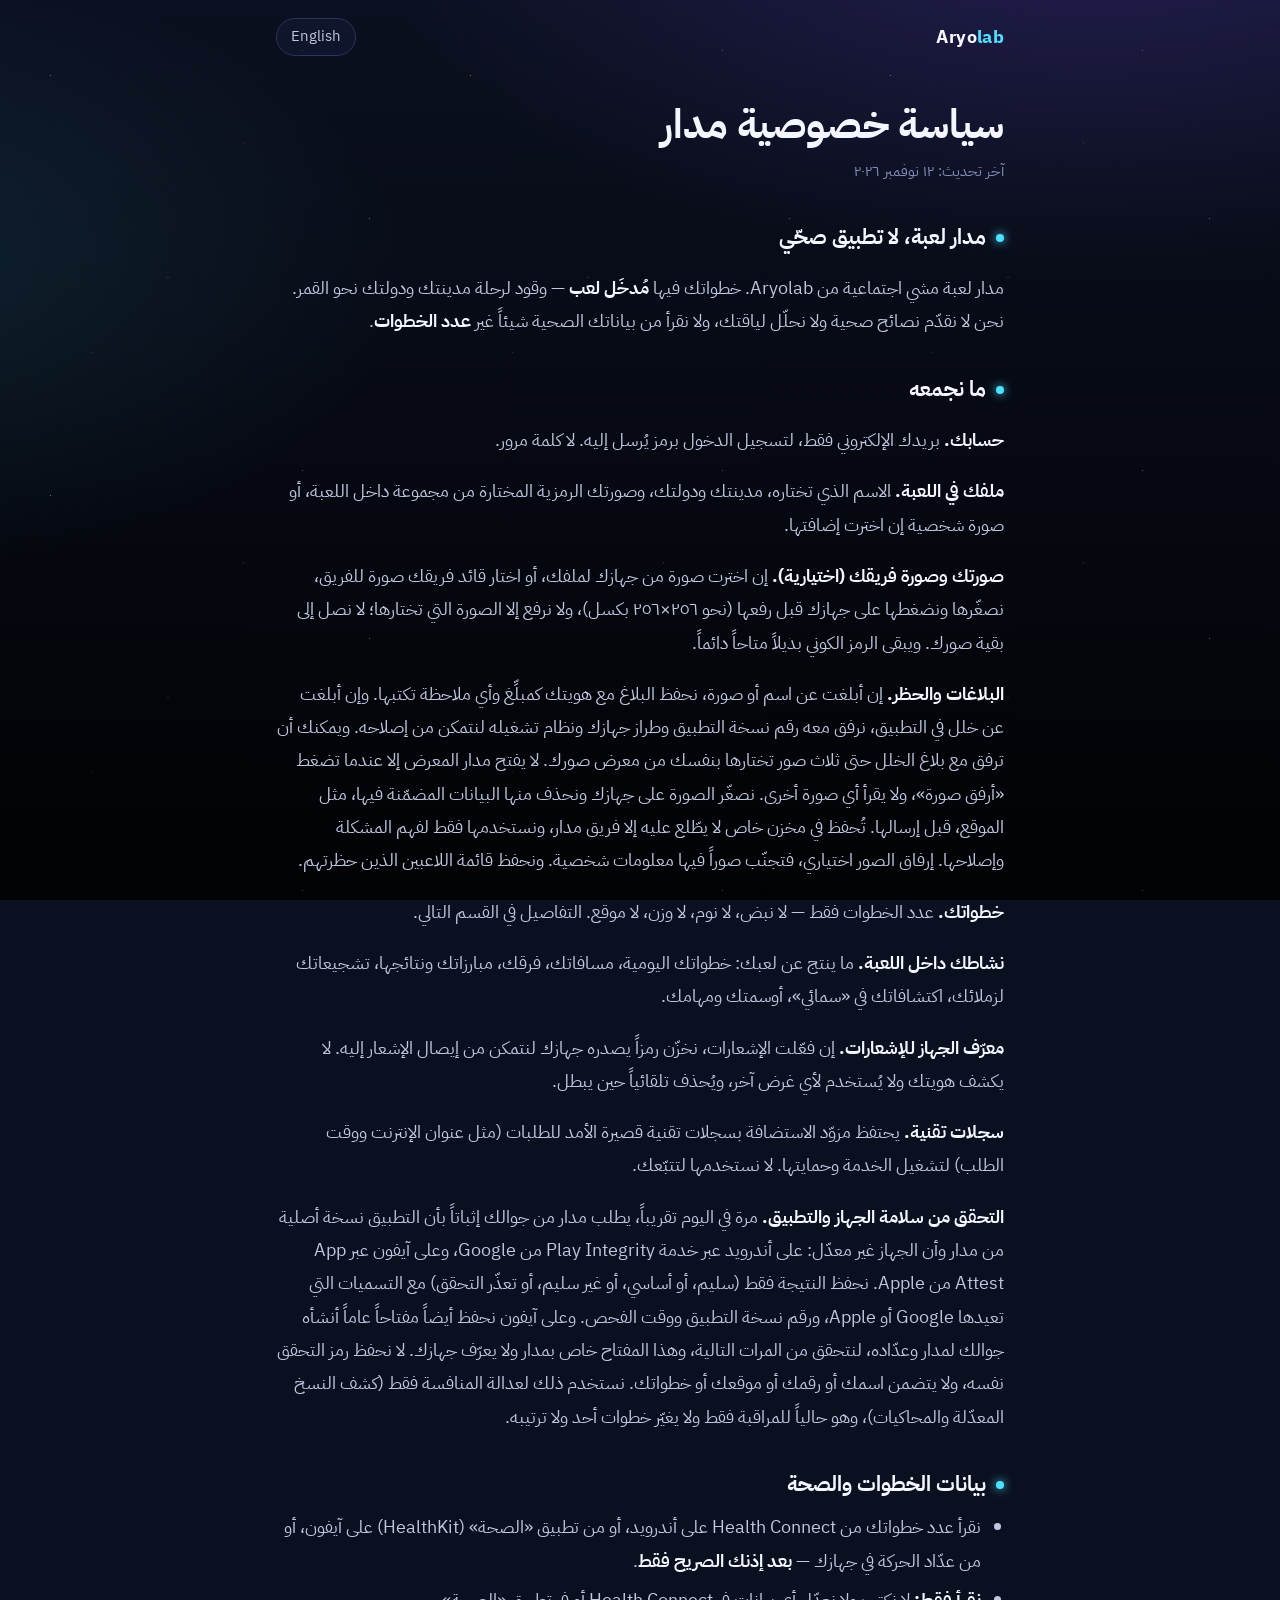
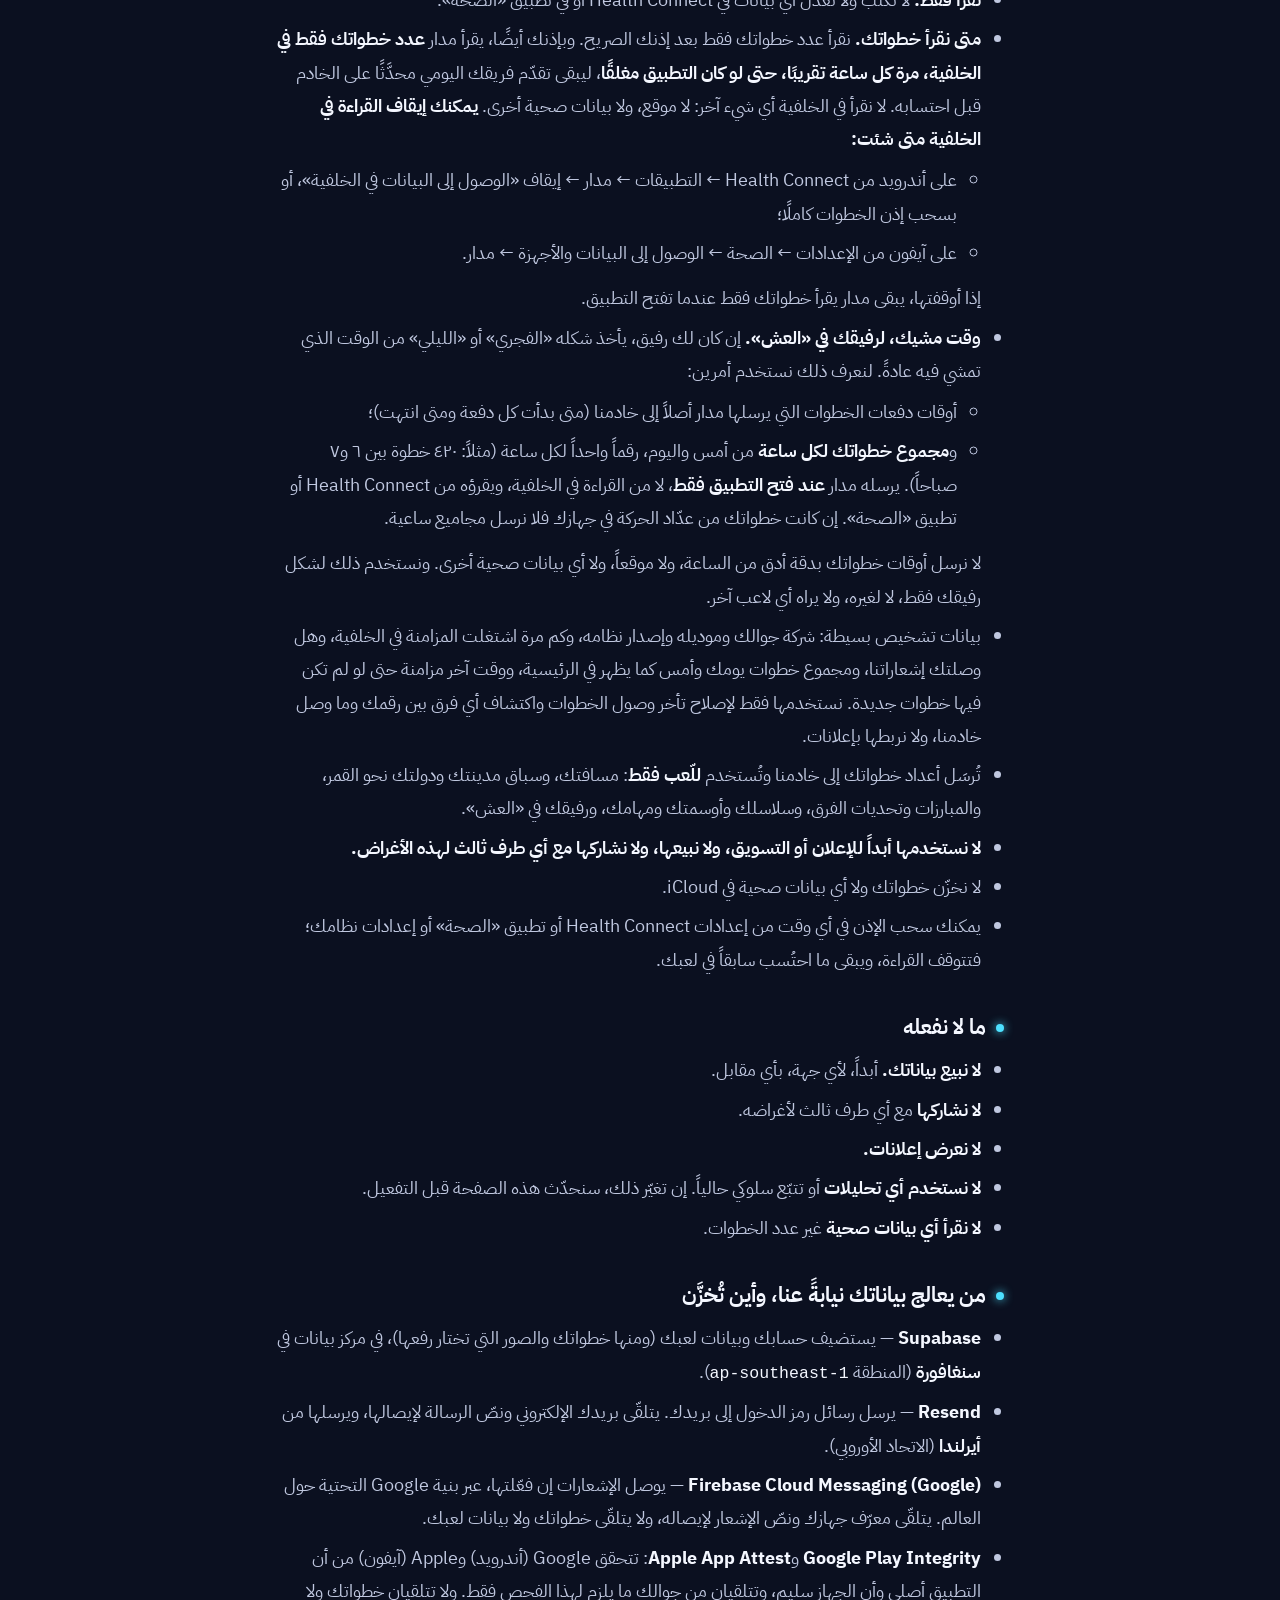
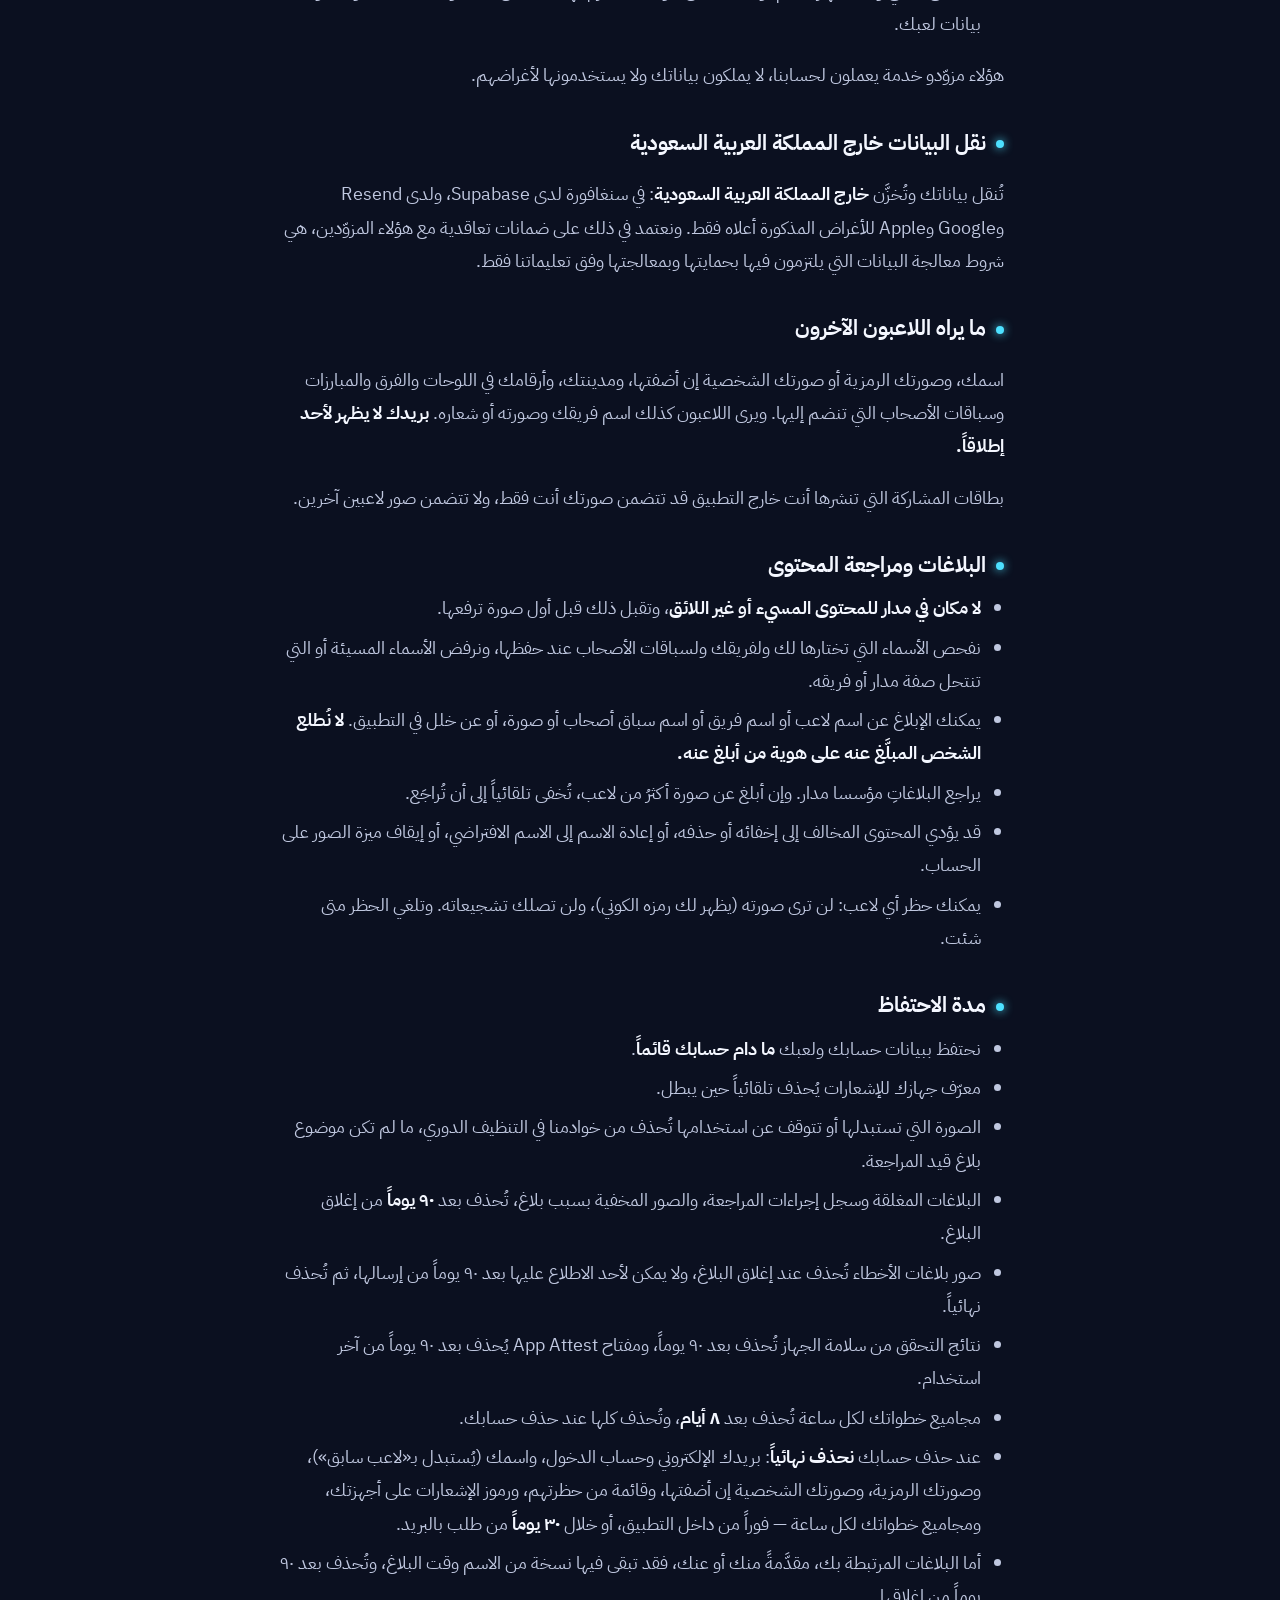
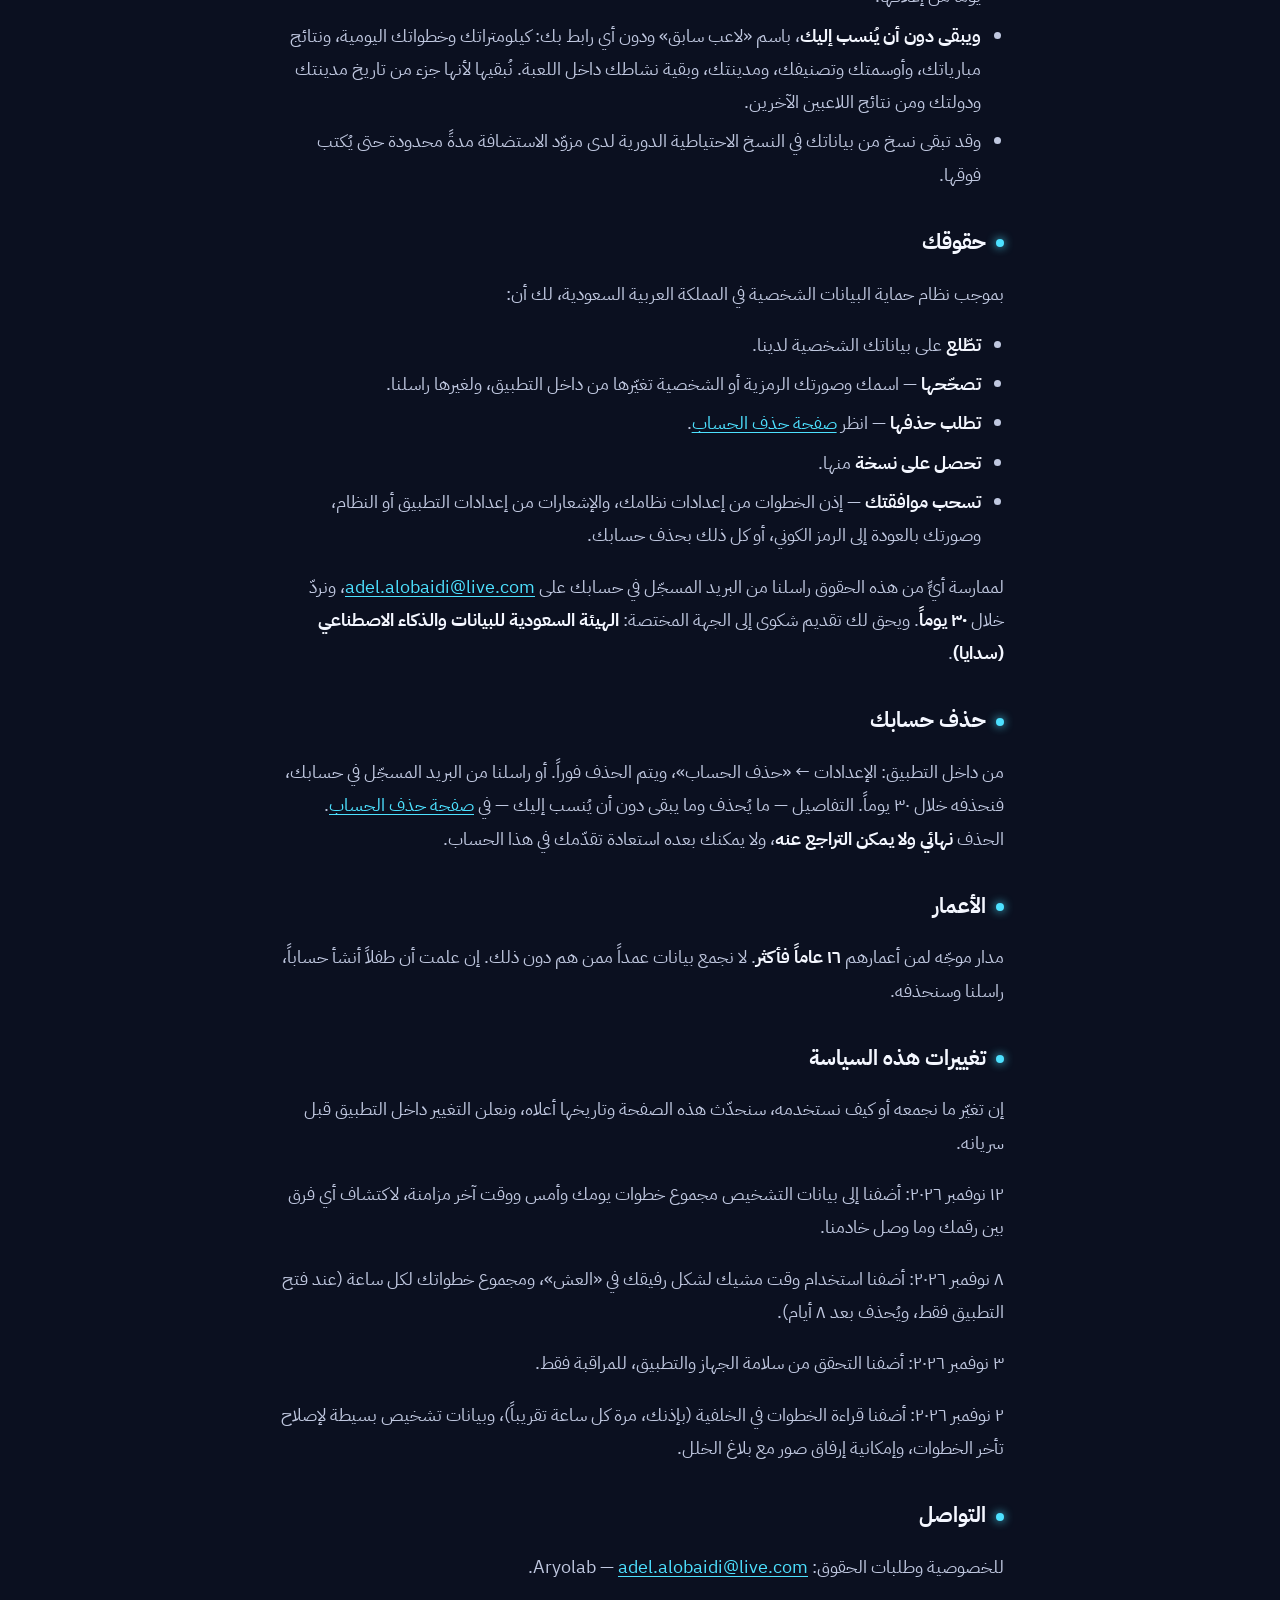
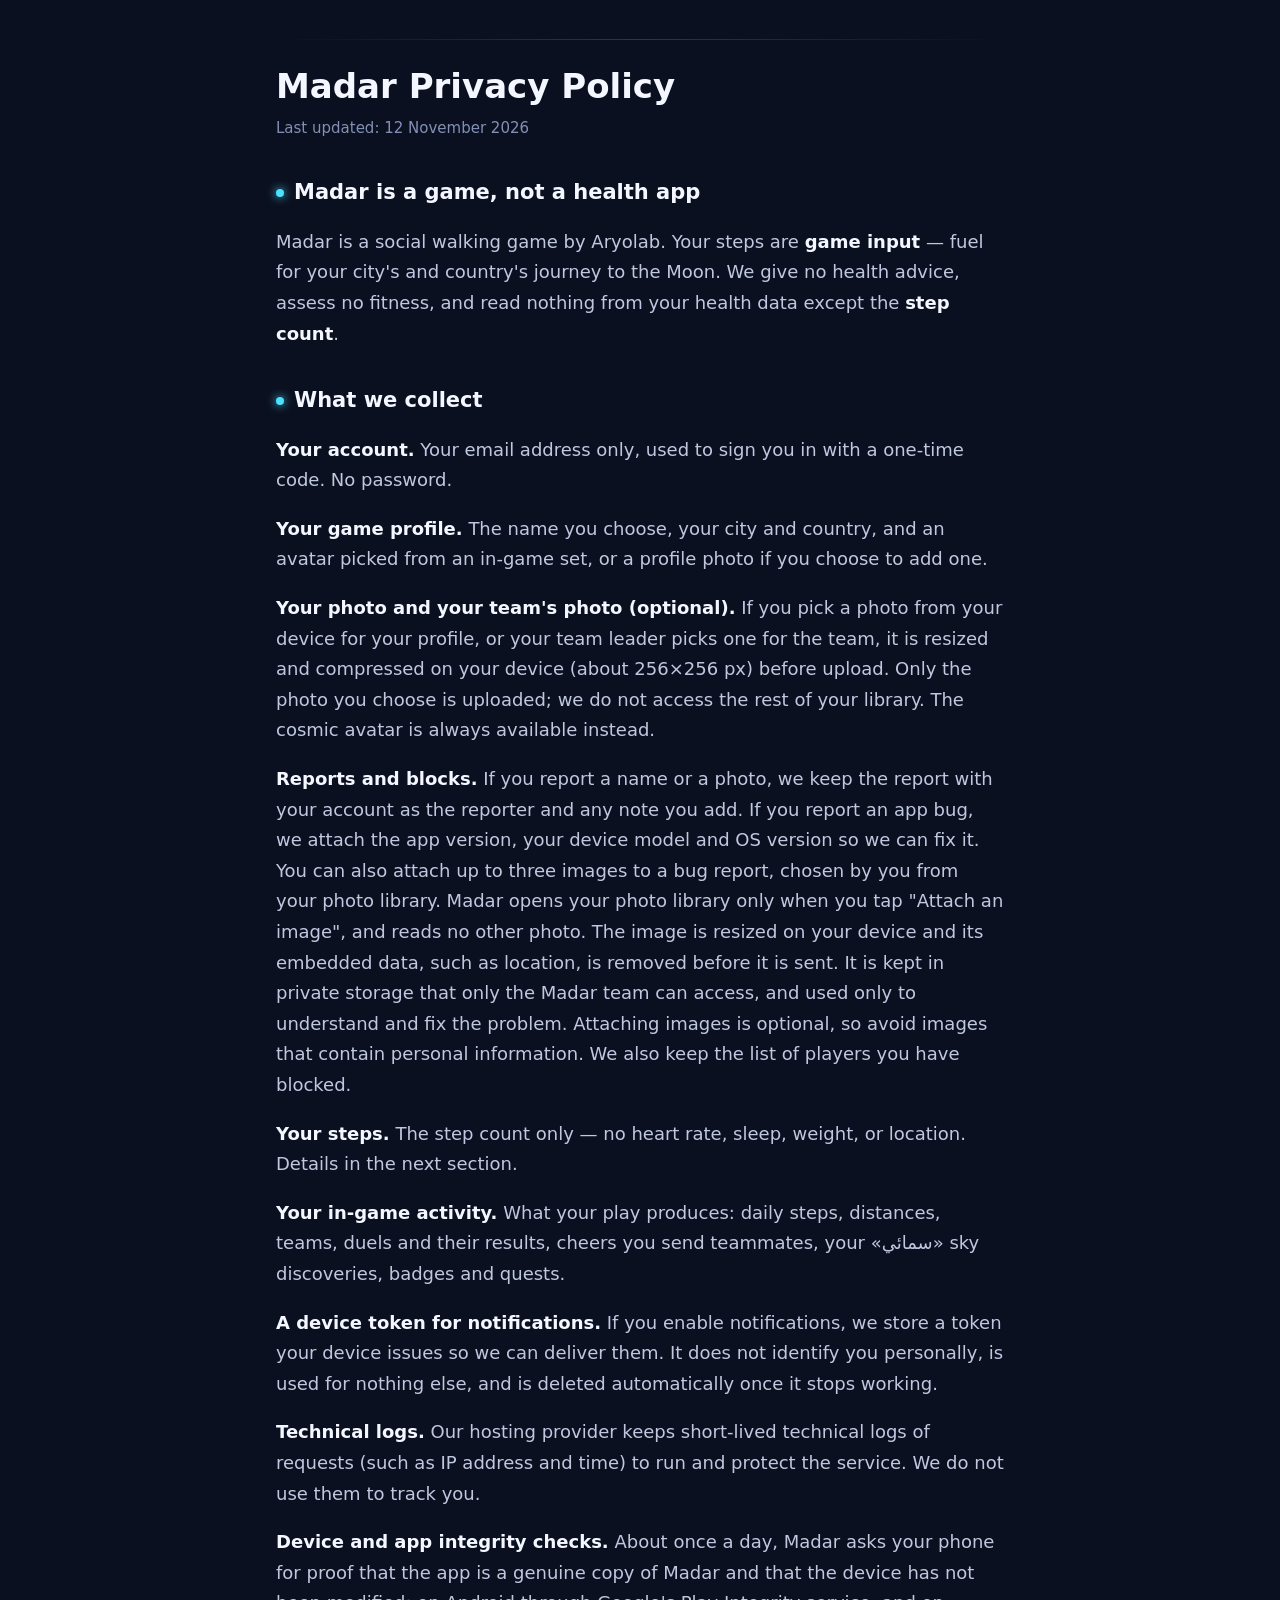
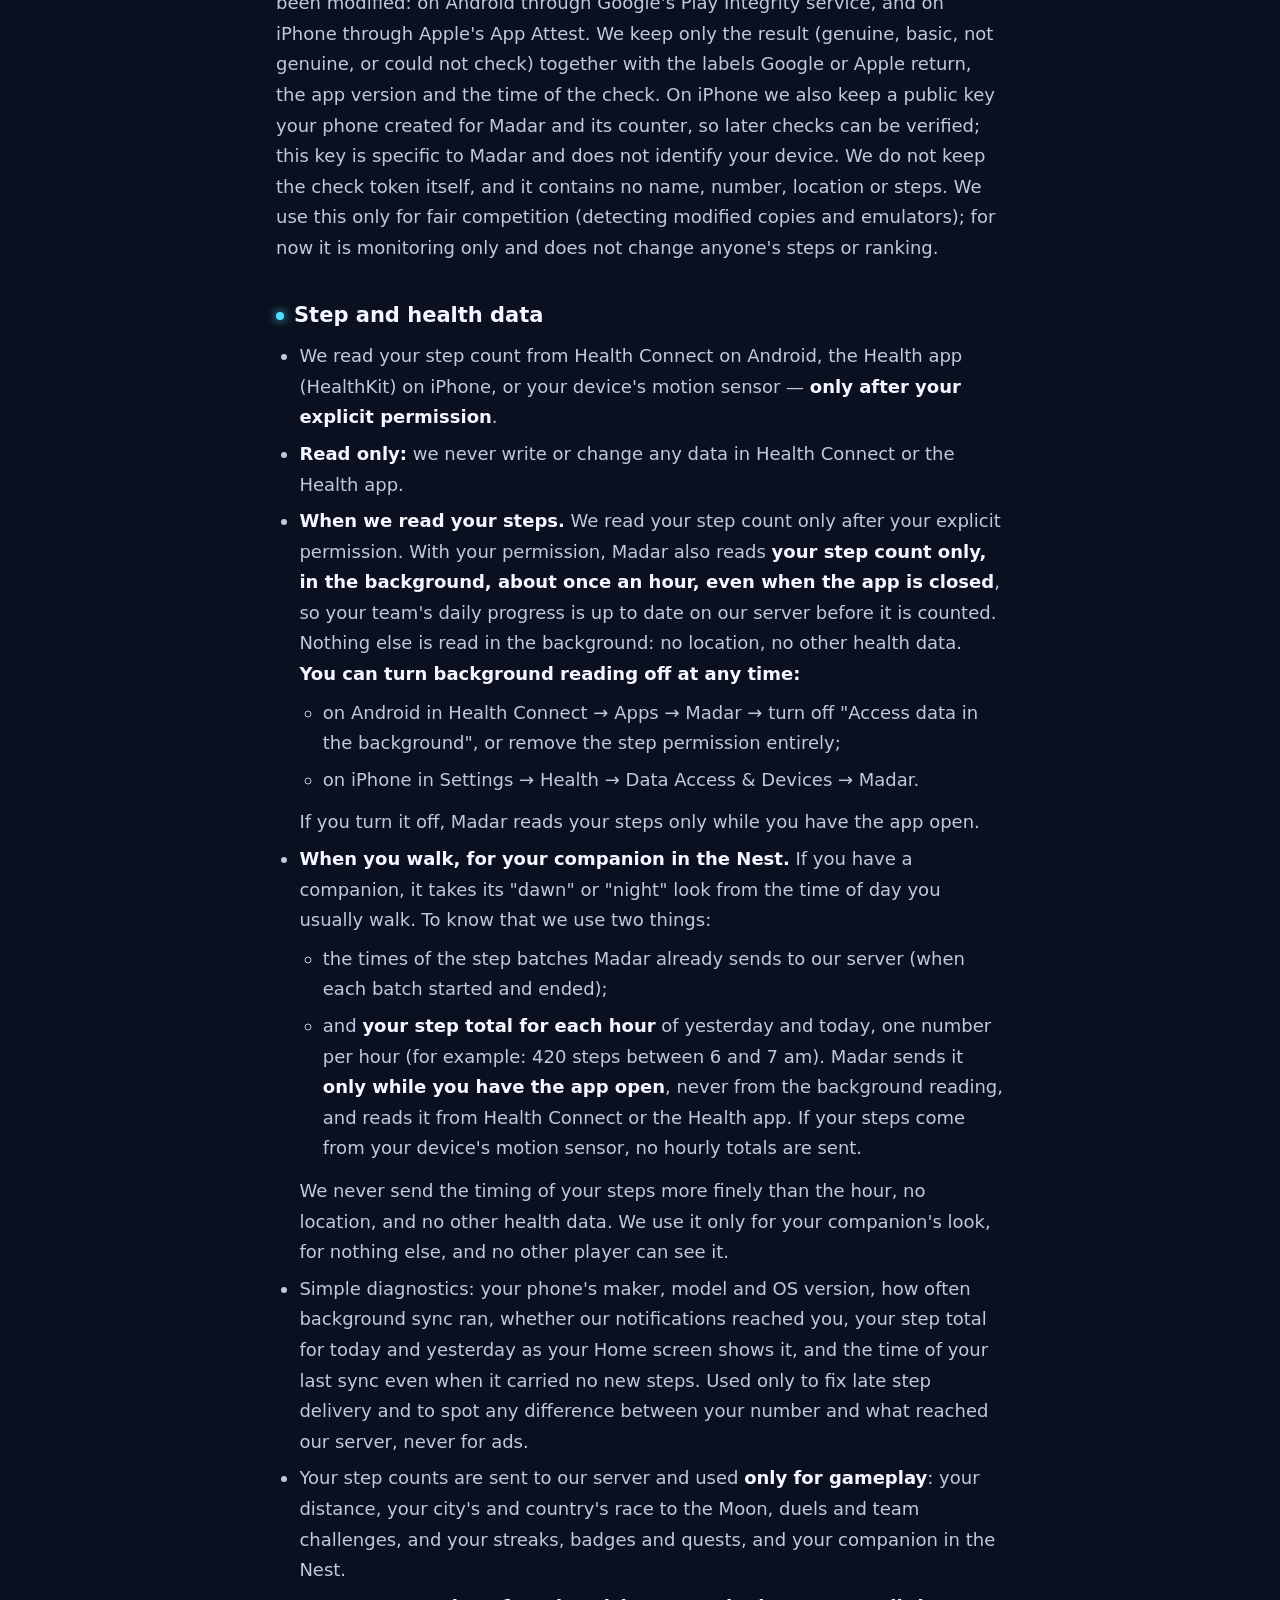
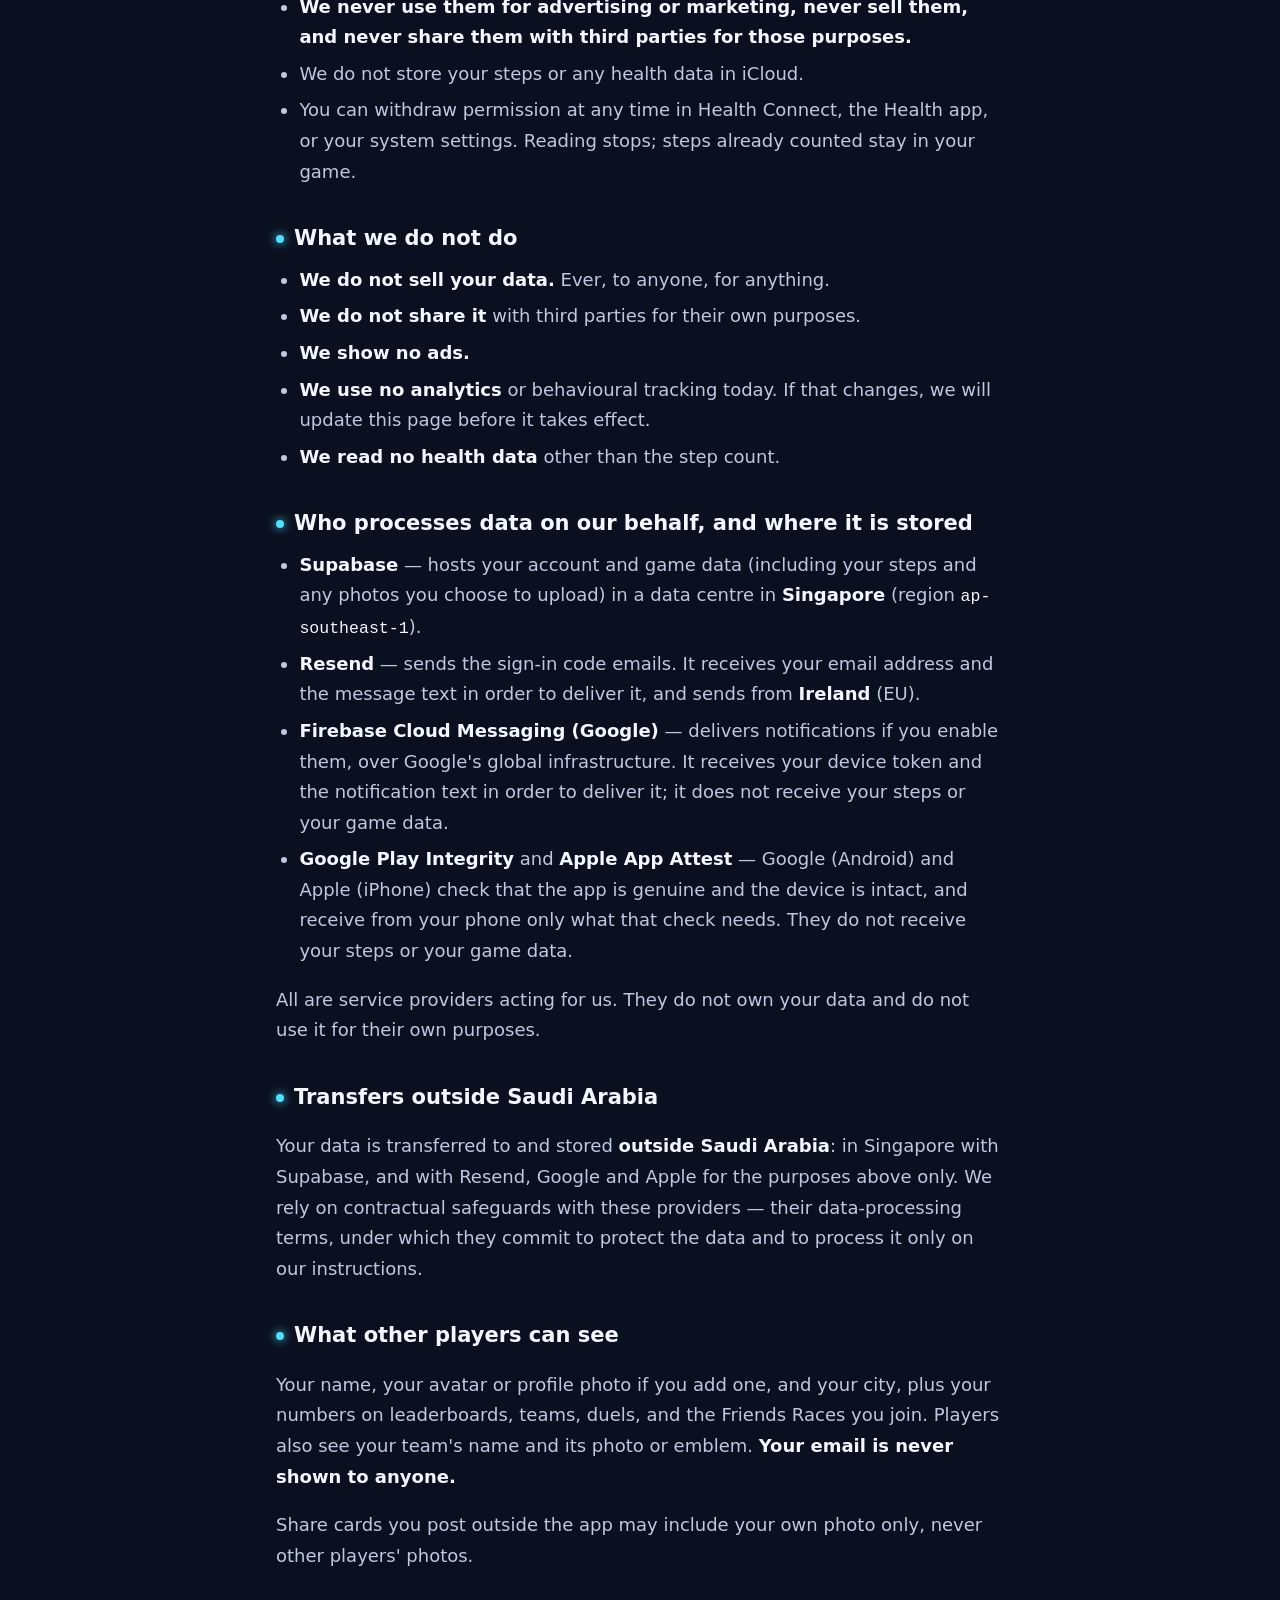
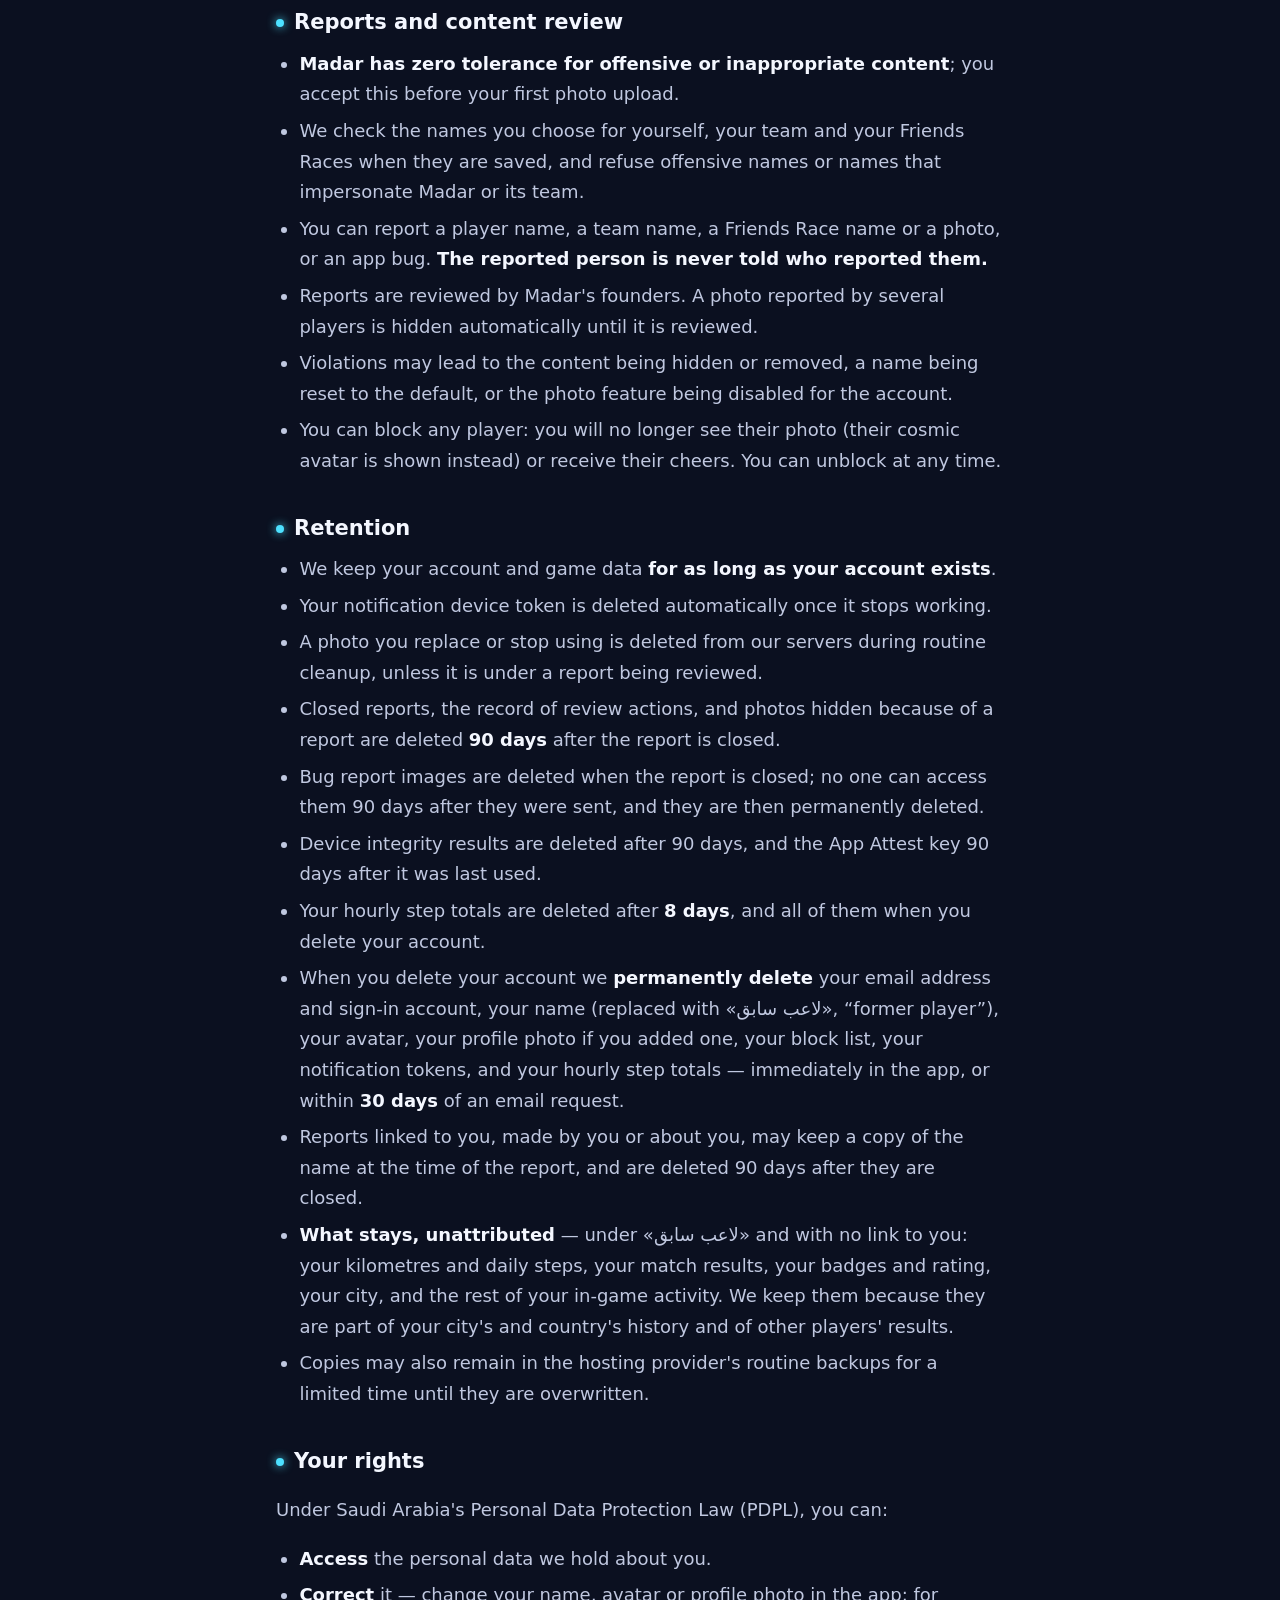
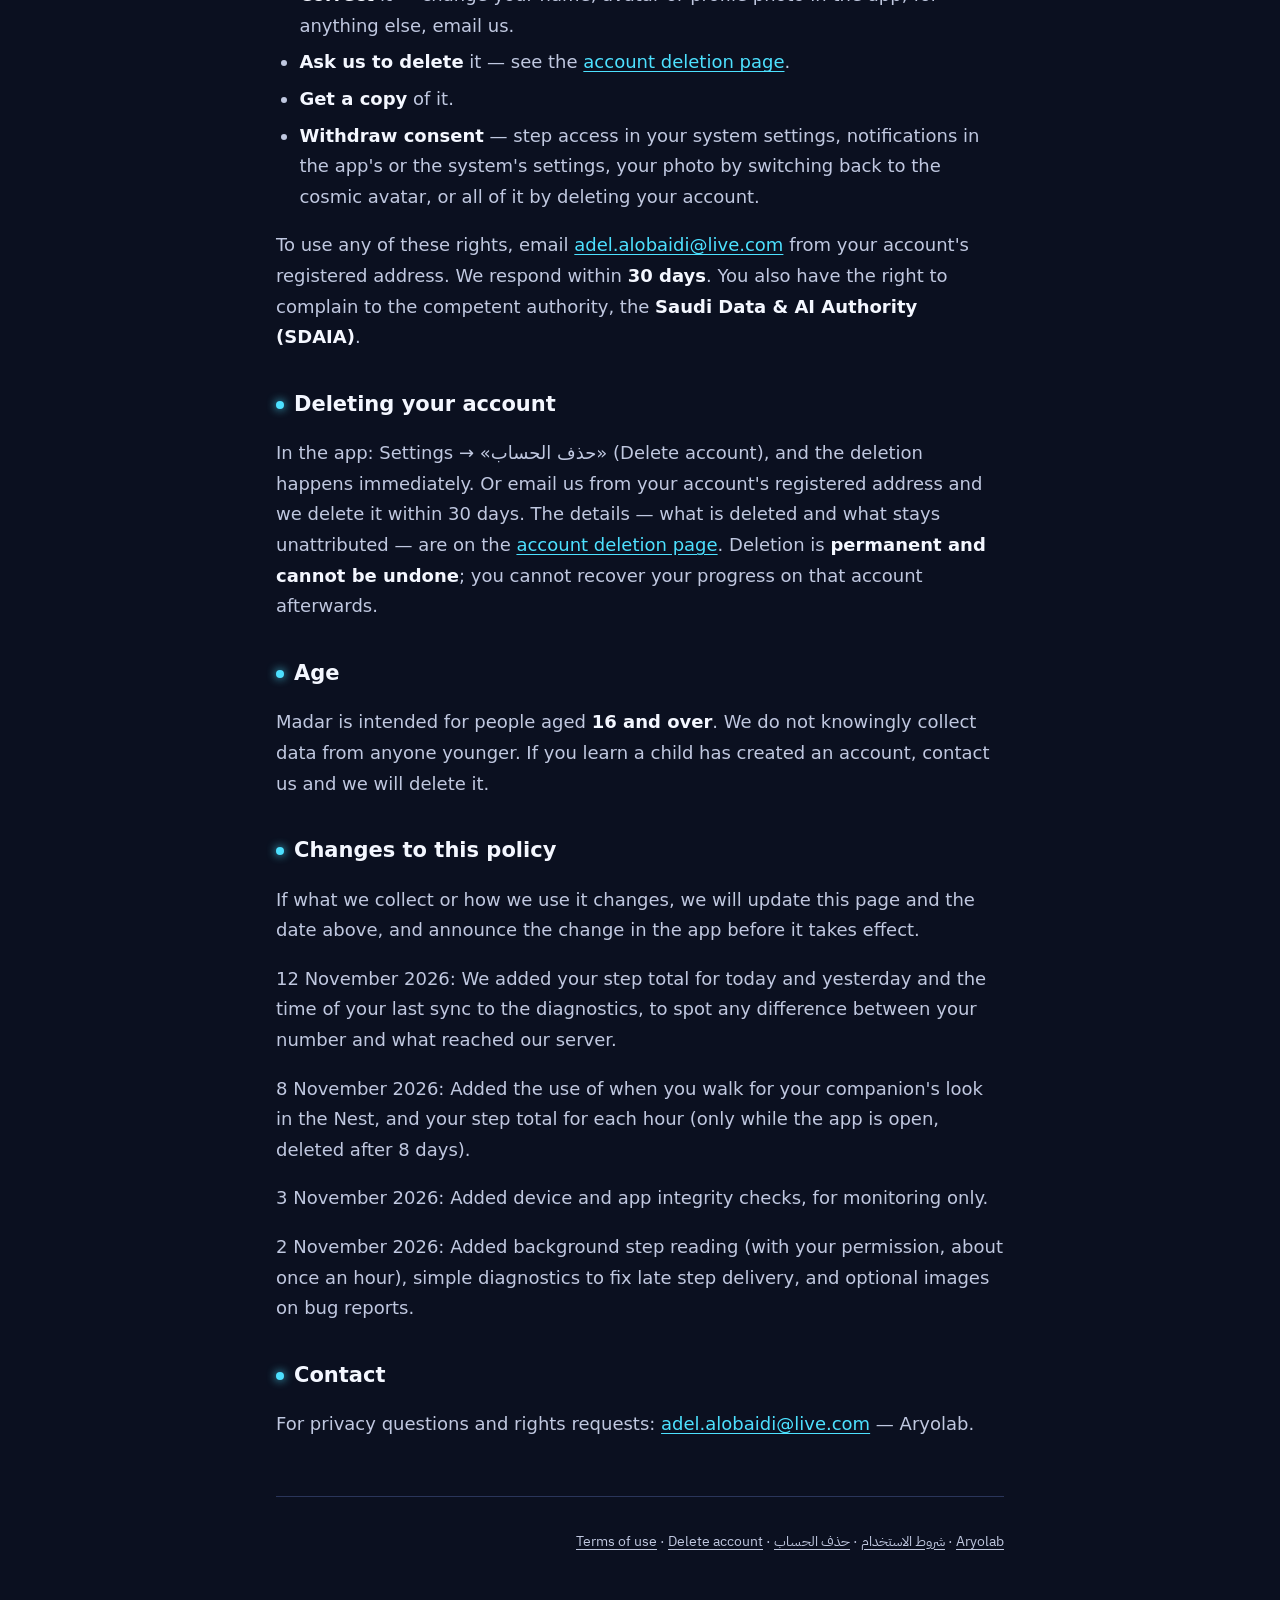
==== commit 287fa0f0: "Madar privacy: diagnostics now include the Home step total for today and yesterday and the time of t" ====
--- a/madar/privacy/index.html
+++ b/madar/privacy/index.html
@@ -20,7 +20,7 @@
     <main>
       <article>
         <h1>سياسة خصوصية مدار</h1>
-        <p class="updated">آخر تحديث: ٨ نوفمبر ٢٠٢٦</p>
+        <p class="updated">آخر تحديث: ١٢ نوفمبر ٢٠٢٦</p>
 
         <h2>مدار لعبة، لا تطبيق صحّي</h2>
         <p>مدار لعبة مشي اجتماعية من <span lang="en">Aryolab</span>. خطواتك فيها <strong>مُدخَل لعب</strong> — وقود لرحلة مدينتك ودولتك نحو القمر. نحن لا نقدّم نصائح صحية ولا نحلّل لياقتك، ولا نقرأ من بياناتك الصحية شيئاً غير <strong>عدد الخطوات</strong>.</p>
@@ -53,7 +53,7 @@
               <li>و<strong>مجموع خطواتك لكل ساعة</strong> من أمس واليوم، رقماً واحداً لكل ساعة (مثلاً: ٤٢٠ خطوة بين ٦ و٧ صباحاً). يرسله مدار <strong>عند فتح التطبيق فقط</strong>، لا من القراءة في الخلفية، ويقرؤه من <span lang="en">Health Connect</span> أو تطبيق «الصحة». إن كانت خطواتك من عدّاد الحركة في جهازك فلا نرسل مجاميع ساعية.</li>
             </ul>
             لا نرسل أوقات خطواتك بدقة أدق من الساعة، ولا موقعاً، ولا أي بيانات صحية أخرى. ونستخدم ذلك لشكل رفيقك فقط، لا لغيره، ولا يراه أي لاعب آخر.</li>
-          <li>بيانات تشخيص بسيطة: شركة جوالك وموديله وإصدار نظامه، وكم مرة اشتغلت المزامنة في الخلفية، وهل وصلتك إشعاراتنا. نستخدمها فقط لإصلاح تأخر وصول الخطوات، ولا نربطها بإعلانات.</li>
+          <li>بيانات تشخيص بسيطة: شركة جوالك وموديله وإصدار نظامه، وكم مرة اشتغلت المزامنة في الخلفية، وهل وصلتك إشعاراتنا، ومجموع خطوات يومك وأمس كما يظهر في الرئيسية، ووقت آخر مزامنة حتى لو لم تكن فيها خطوات جديدة. نستخدمها فقط لإصلاح تأخر وصول الخطوات واكتشاف أي فرق بين رقمك وما وصل خادمنا، ولا نربطها بإعلانات.</li>
           <li>تُرسَل أعداد خطواتك إلى خادمنا وتُستخدم <strong>للّعب فقط</strong>: مسافتك، وسباق مدينتك ودولتك نحو القمر، والمبارزات وتحديات الفرق، وسلاسلك وأوسمتك ومهامك، ورفيقك في «العش».</li>
           <li><strong>لا نستخدمها أبداً للإعلان أو التسويق، ولا نبيعها، ولا نشاركها مع أي طرف ثالث لهذه الأغراض.</strong></li>
           <li>لا نخزّن خطواتك ولا أي بيانات صحية في <span lang="en">iCloud</span>.</li>
@@ -129,6 +129,7 @@
 
         <h2>تغييرات هذه السياسة</h2>
         <p>إن تغيّر ما نجمعه أو كيف نستخدمه، سنحدّث هذه الصفحة وتاريخها أعلاه، ونعلن التغيير داخل التطبيق قبل سريانه.</p>
+        <p>١٢ نوفمبر ٢٠٢٦: أضفنا إلى بيانات التشخيص مجموع خطوات يومك وأمس ووقت آخر مزامنة، لاكتشاف أي فرق بين رقمك وما وصل خادمنا.</p>
         <p>٨ نوفمبر ٢٠٢٦: أضفنا استخدام وقت مشيك لشكل رفيقك في «العش»، ومجموع خطواتك لكل ساعة (عند فتح التطبيق فقط، ويُحذف بعد ٨ أيام).</p>
         <p>٣ نوفمبر ٢٠٢٦: أضفنا التحقق من سلامة الجهاز والتطبيق، للمراقبة فقط.</p>
         <p>٢ نوفمبر ٢٠٢٦: أضفنا قراءة الخطوات في الخلفية (بإذنك، مرة كل ساعة تقريباً)، وبيانات تشخيص بسيطة لإصلاح تأخر الخطوات، وإمكانية إرفاق صور مع بلاغ الخلل.</p>
@@ -141,7 +142,7 @@
 
       <article id="en" class="en" lang="en" dir="ltr">
         <h1>Madar Privacy Policy</h1>
-        <p class="updated">Last updated: 8 November 2026</p>
+        <p class="updated">Last updated: 12 November 2026</p>
 
         <h2>Madar is a game, not a health app</h2>
         <p>Madar is a social walking game by Aryolab. Your steps are <strong>game input</strong> — fuel for your city's and country's journey to the Moon. We give no health advice, assess no fitness, and read nothing from your health data except the <strong>step count</strong>.</p>
@@ -174,7 +175,7 @@
               <li>and <strong>your step total for each hour</strong> of yesterday and today, one number per hour (for example: 420 steps between 6 and 7 am). Madar sends it <strong>only while you have the app open</strong>, never from the background reading, and reads it from Health Connect or the Health app. If your steps come from your device's motion sensor, no hourly totals are sent.</li>
             </ul>
             We never send the timing of your steps more finely than the hour, no location, and no other health data. We use it only for your companion's look, for nothing else, and no other player can see it.</li>
-          <li>Simple diagnostics: your phone's maker, model and OS version, how often background sync ran, and whether our notifications reached you. Used only to fix late step delivery, never for ads.</li>
+          <li>Simple diagnostics: your phone's maker, model and OS version, how often background sync ran, whether our notifications reached you, your step total for today and yesterday as your Home screen shows it, and the time of your last sync even when it carried no new steps. Used only to fix late step delivery and to spot any difference between your number and what reached our server, never for ads.</li>
           <li>Your step counts are sent to our server and used <strong>only for gameplay</strong>: your distance, your city's and country's race to the Moon, duels and team challenges, and your streaks, badges and quests, and your companion in the Nest.</li>
           <li><strong>We never use them for advertising or marketing, never sell them, and never share them with third parties for those purposes.</strong></li>
           <li>We do not store your steps or any health data in iCloud.</li>
@@ -250,6 +251,7 @@
 
         <h2>Changes to this policy</h2>
         <p>If what we collect or how we use it changes, we will update this page and the date above, and announce the change in the app before it takes effect.</p>
+        <p>12 November 2026: We added your step total for today and yesterday and the time of your last sync to the diagnostics, to spot any difference between your number and what reached our server.</p>
         <p>8 November 2026: Added the use of when you walk for your companion's look in the Nest, and your step total for each hour (only while the app is open, deleted after 8 days).</p>
         <p>3 November 2026: Added device and app integrity checks, for monitoring only.</p>
         <p>2 November 2026: Added background step reading (with your permission, about once an hour), simple diagnostics to fix late step delivery, and optional images on bug reports.</p>
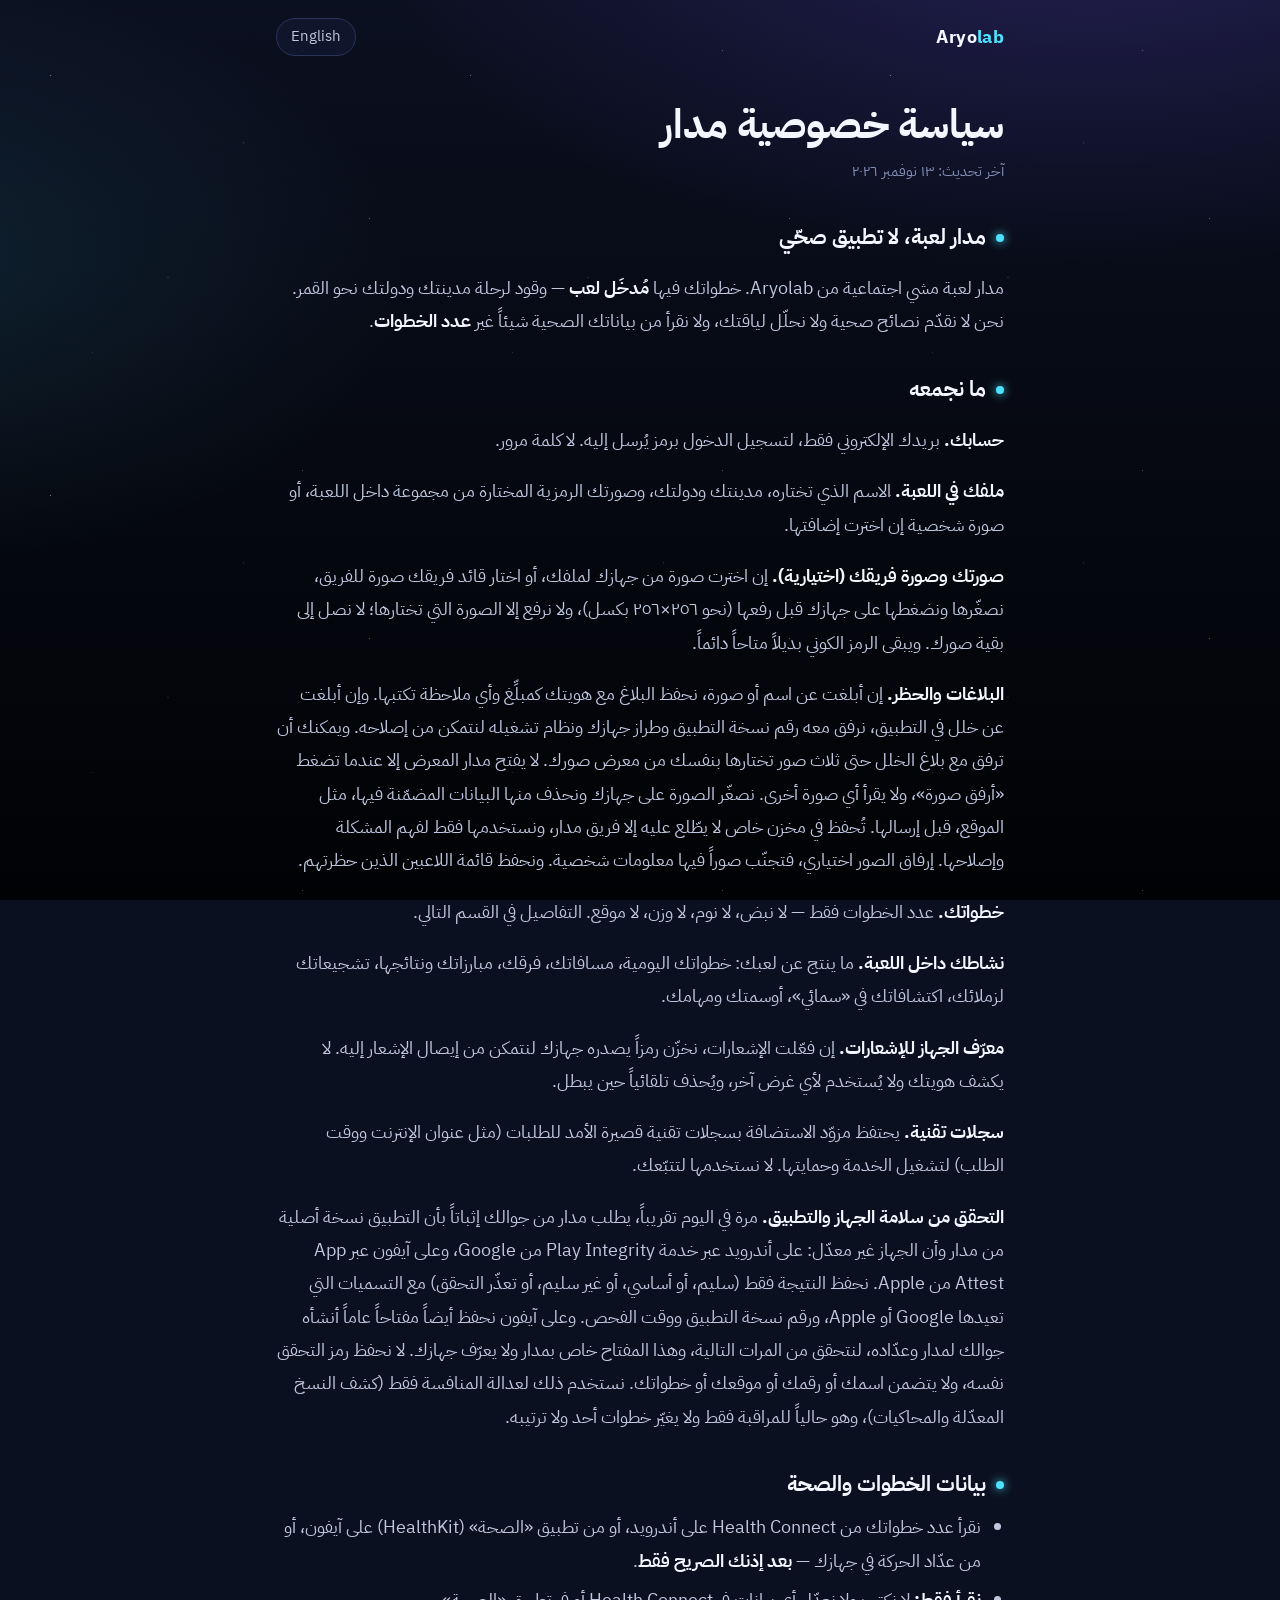
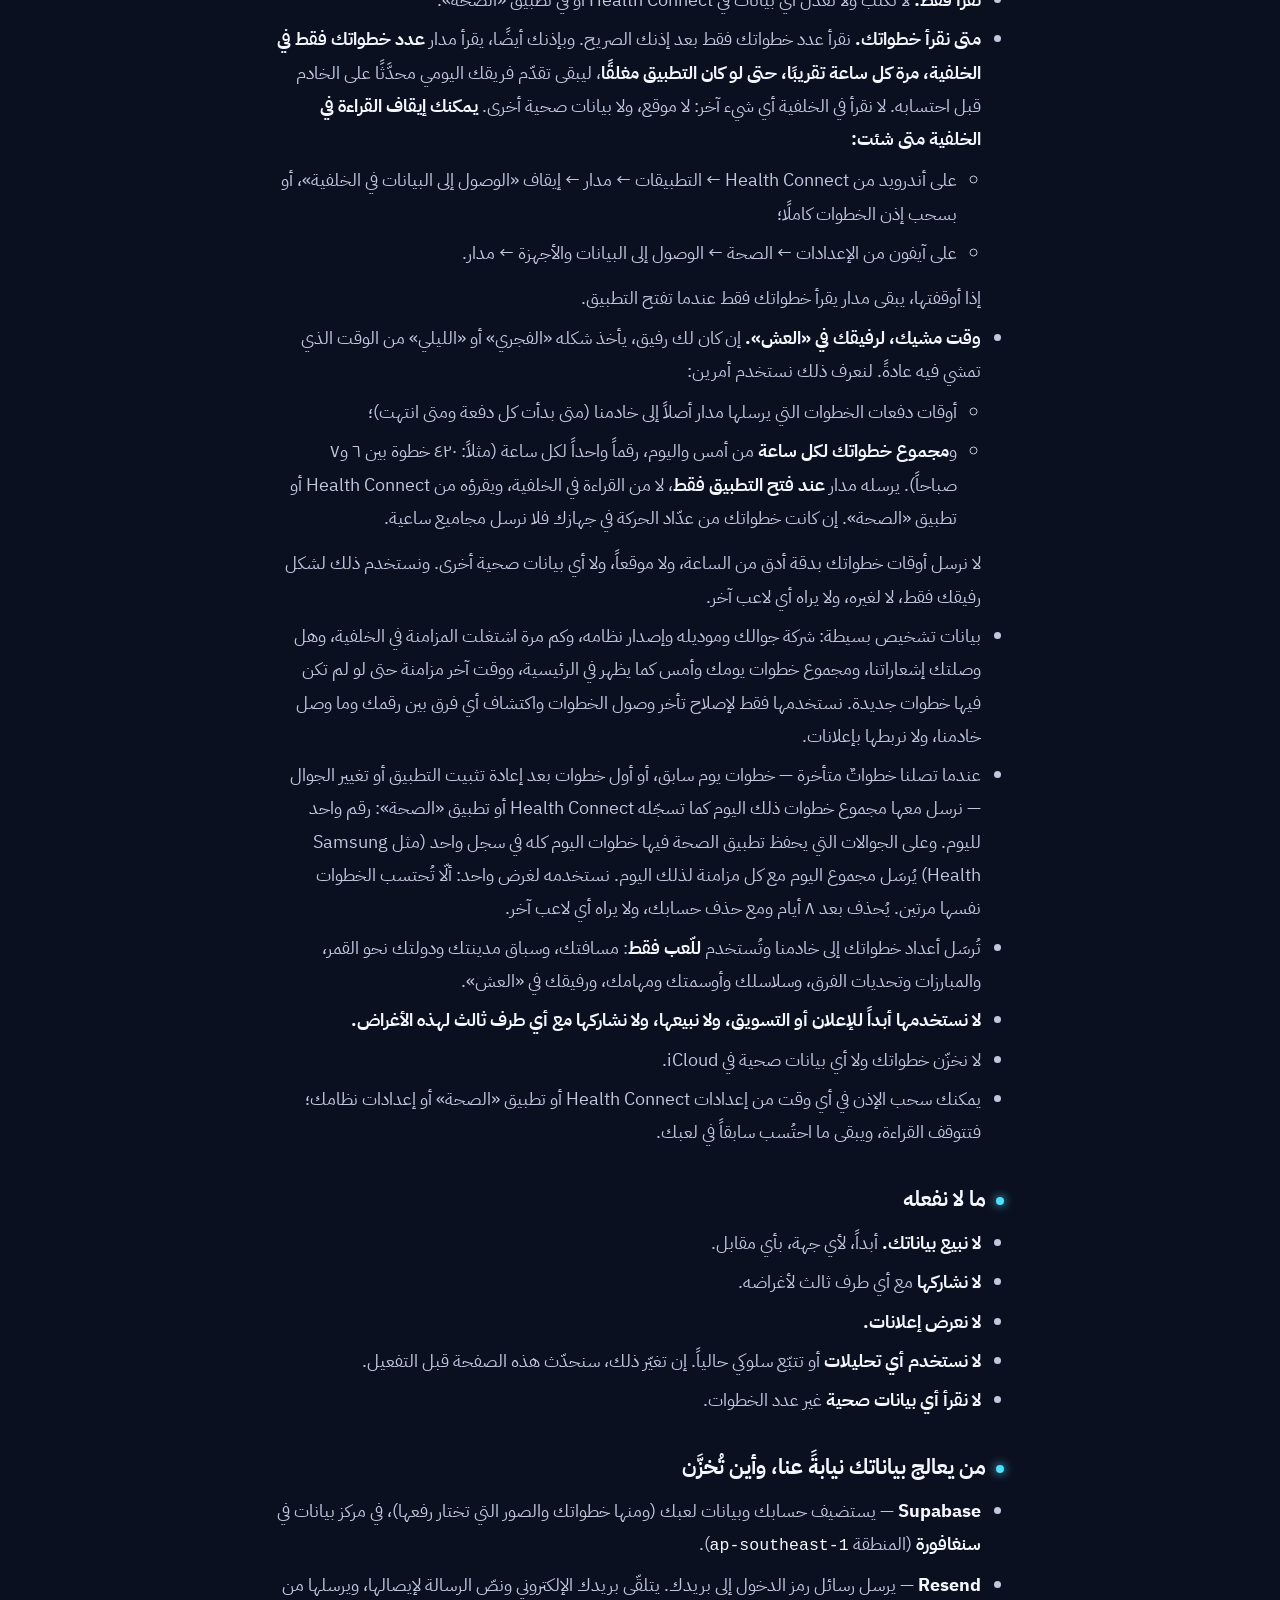
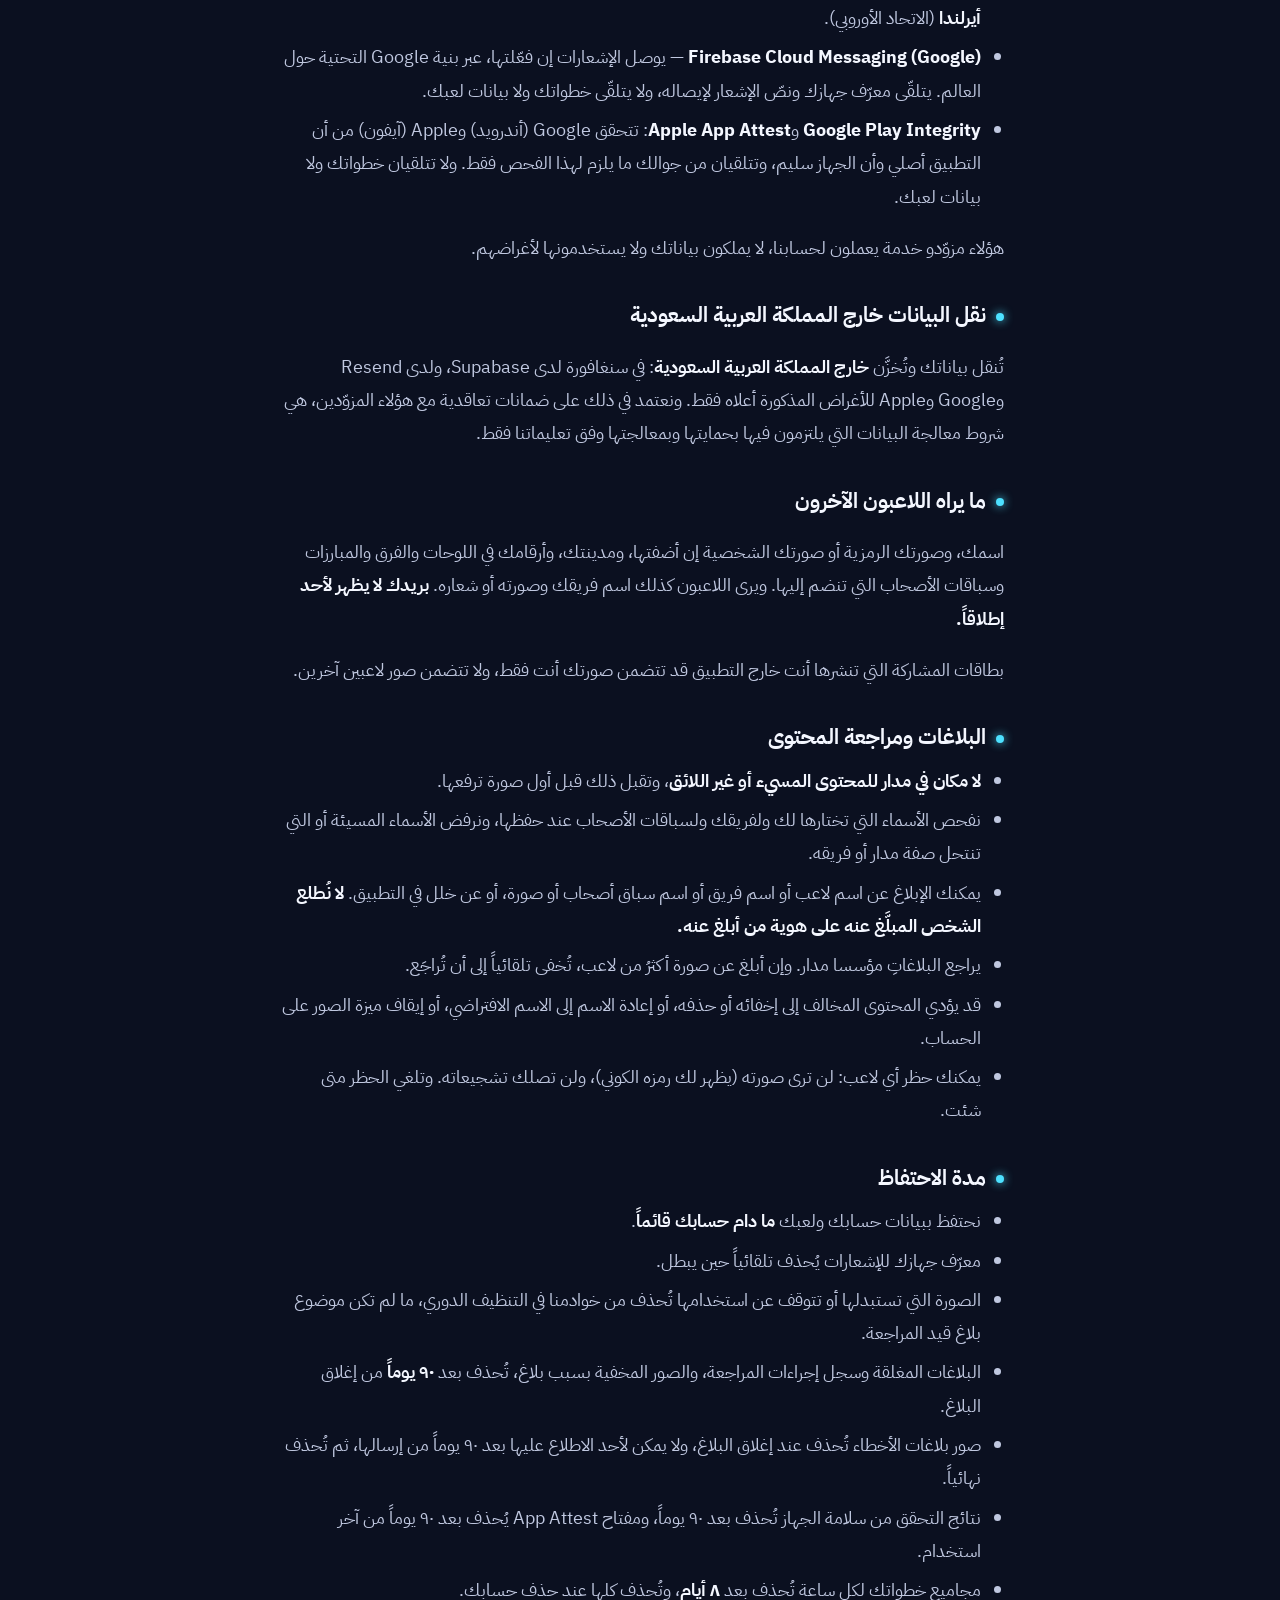
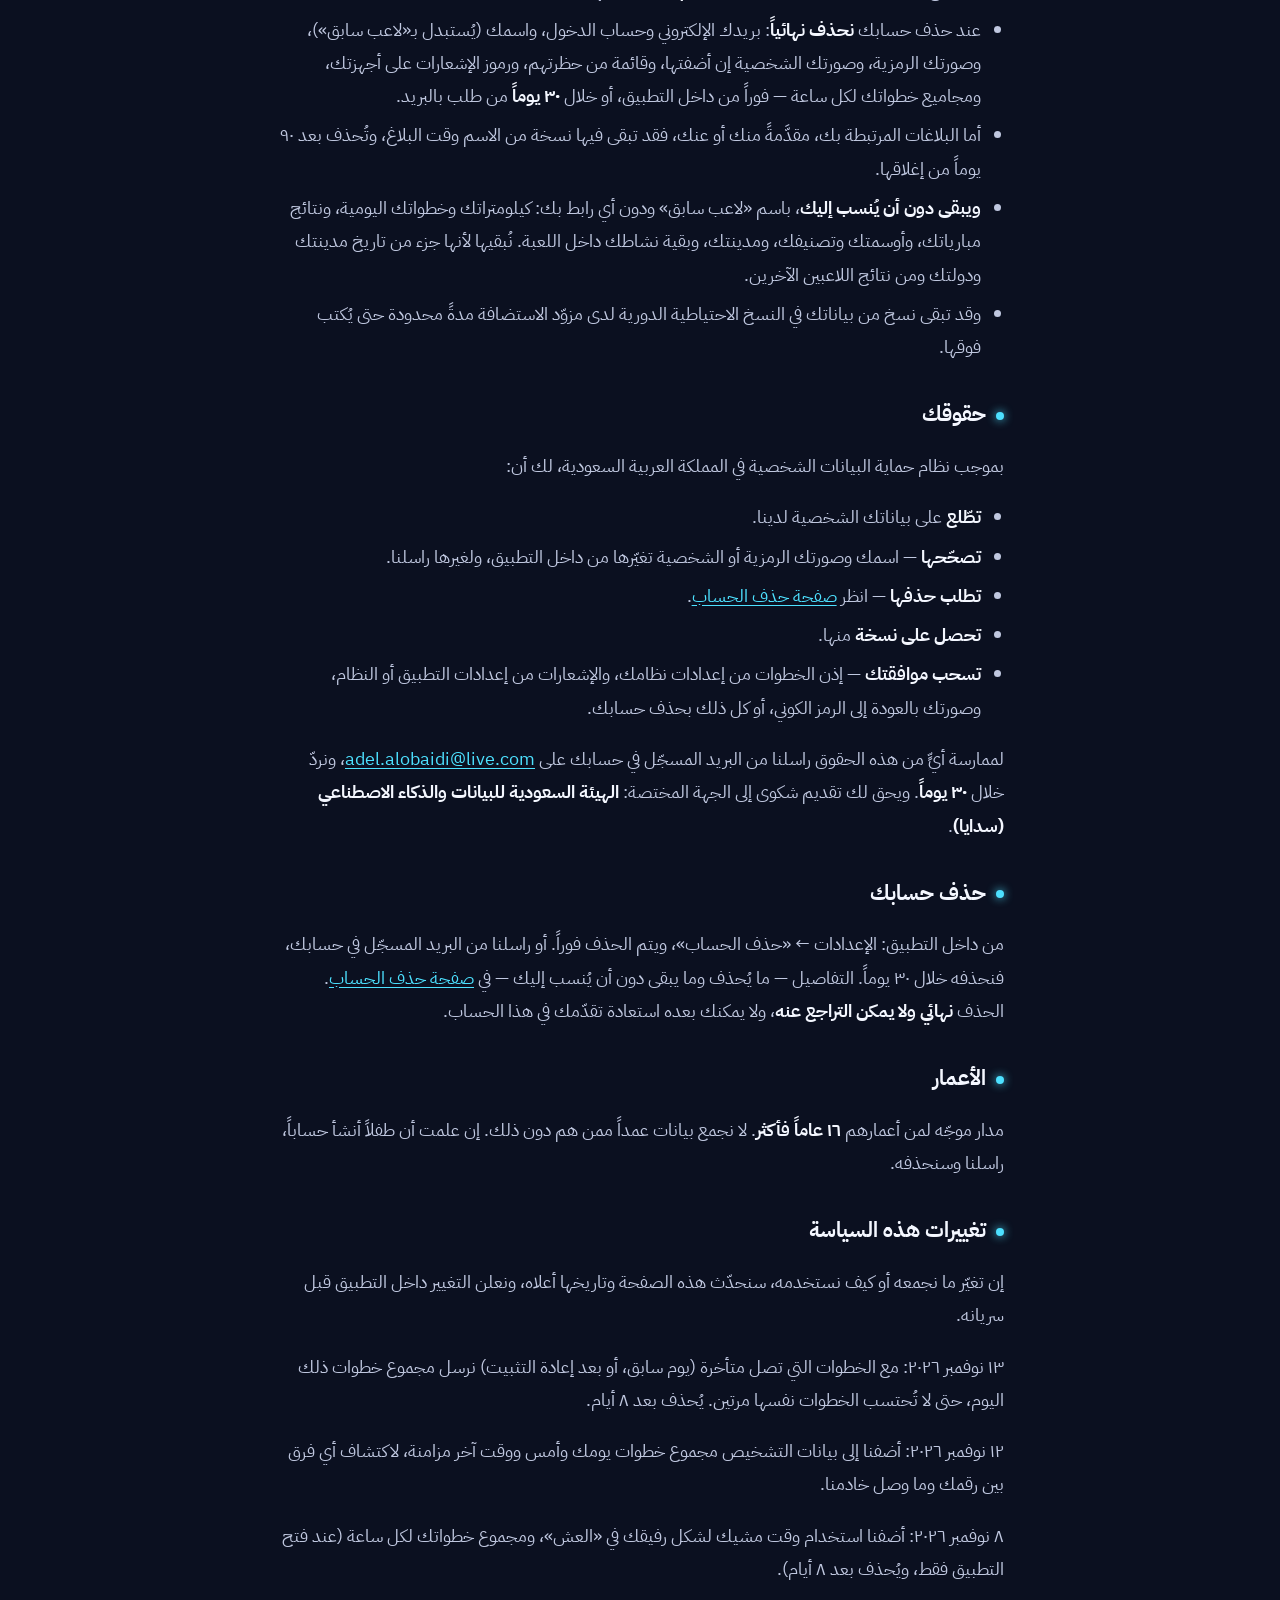
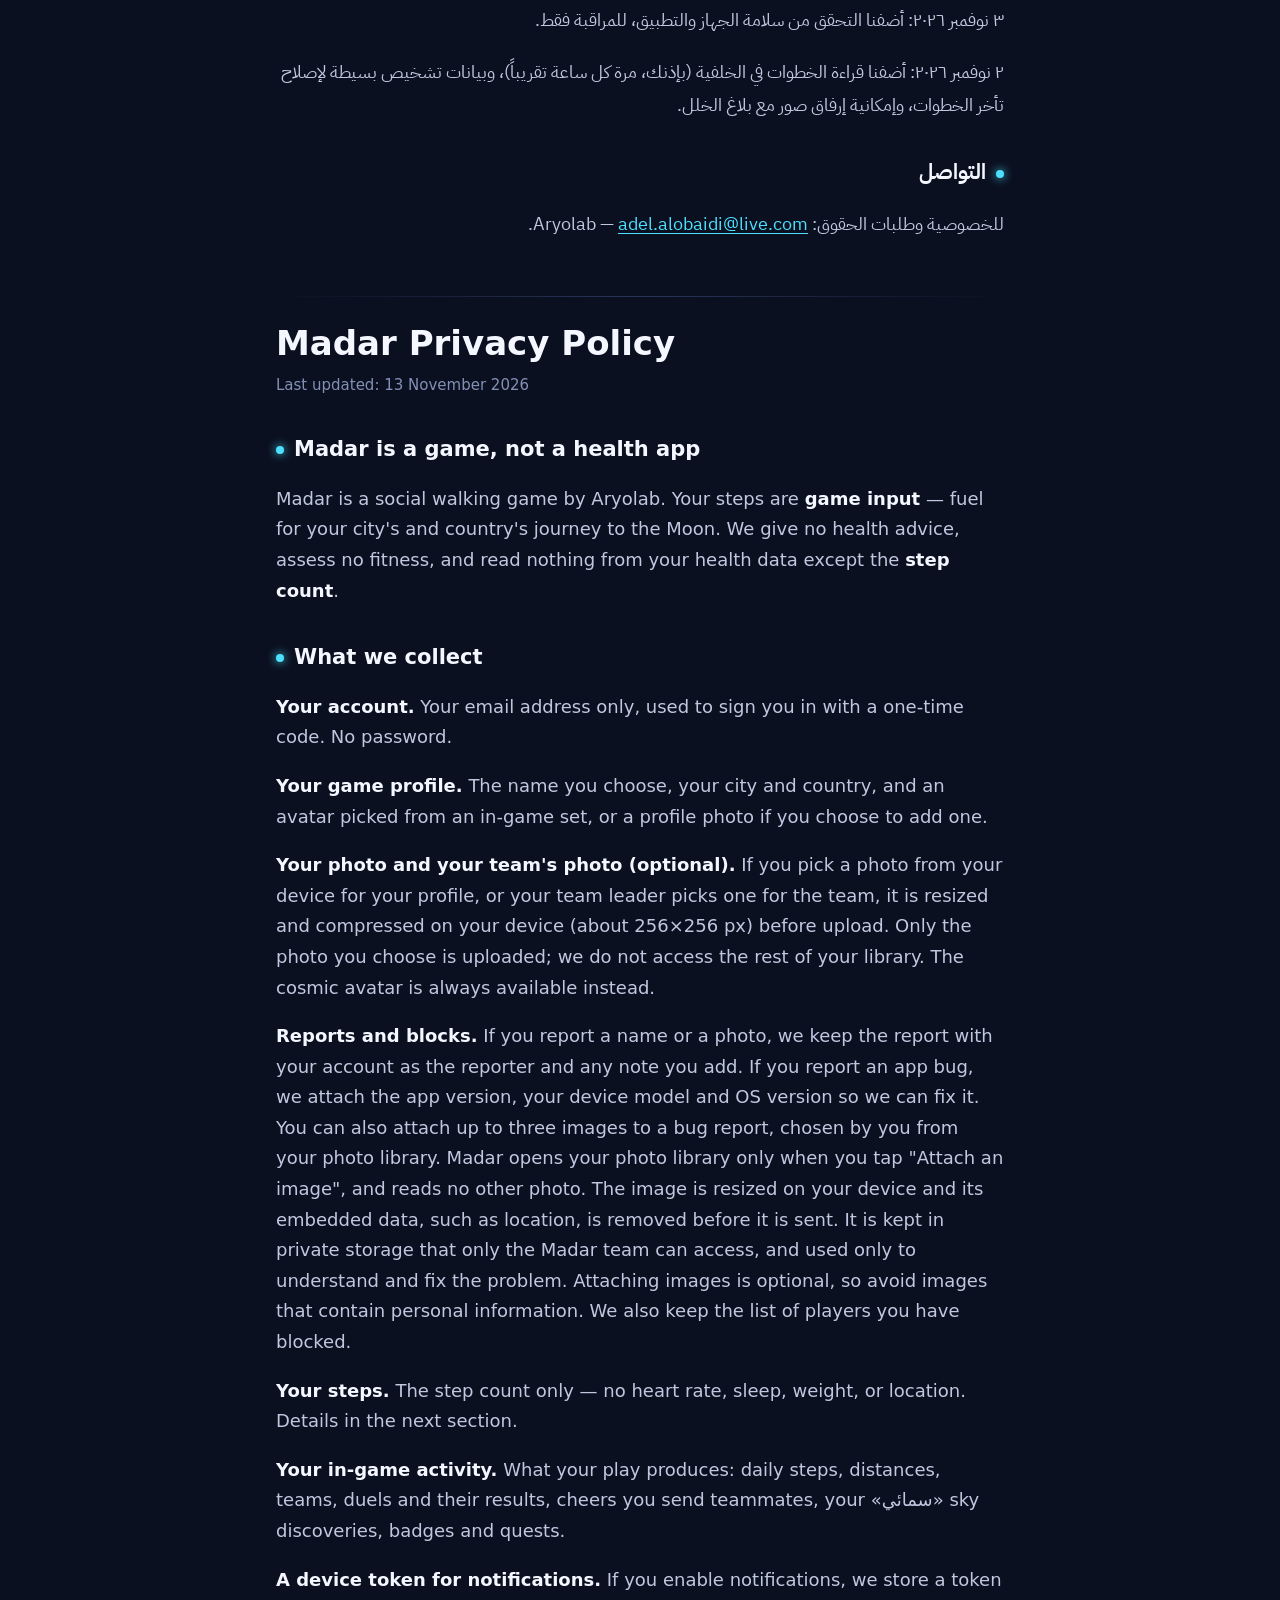
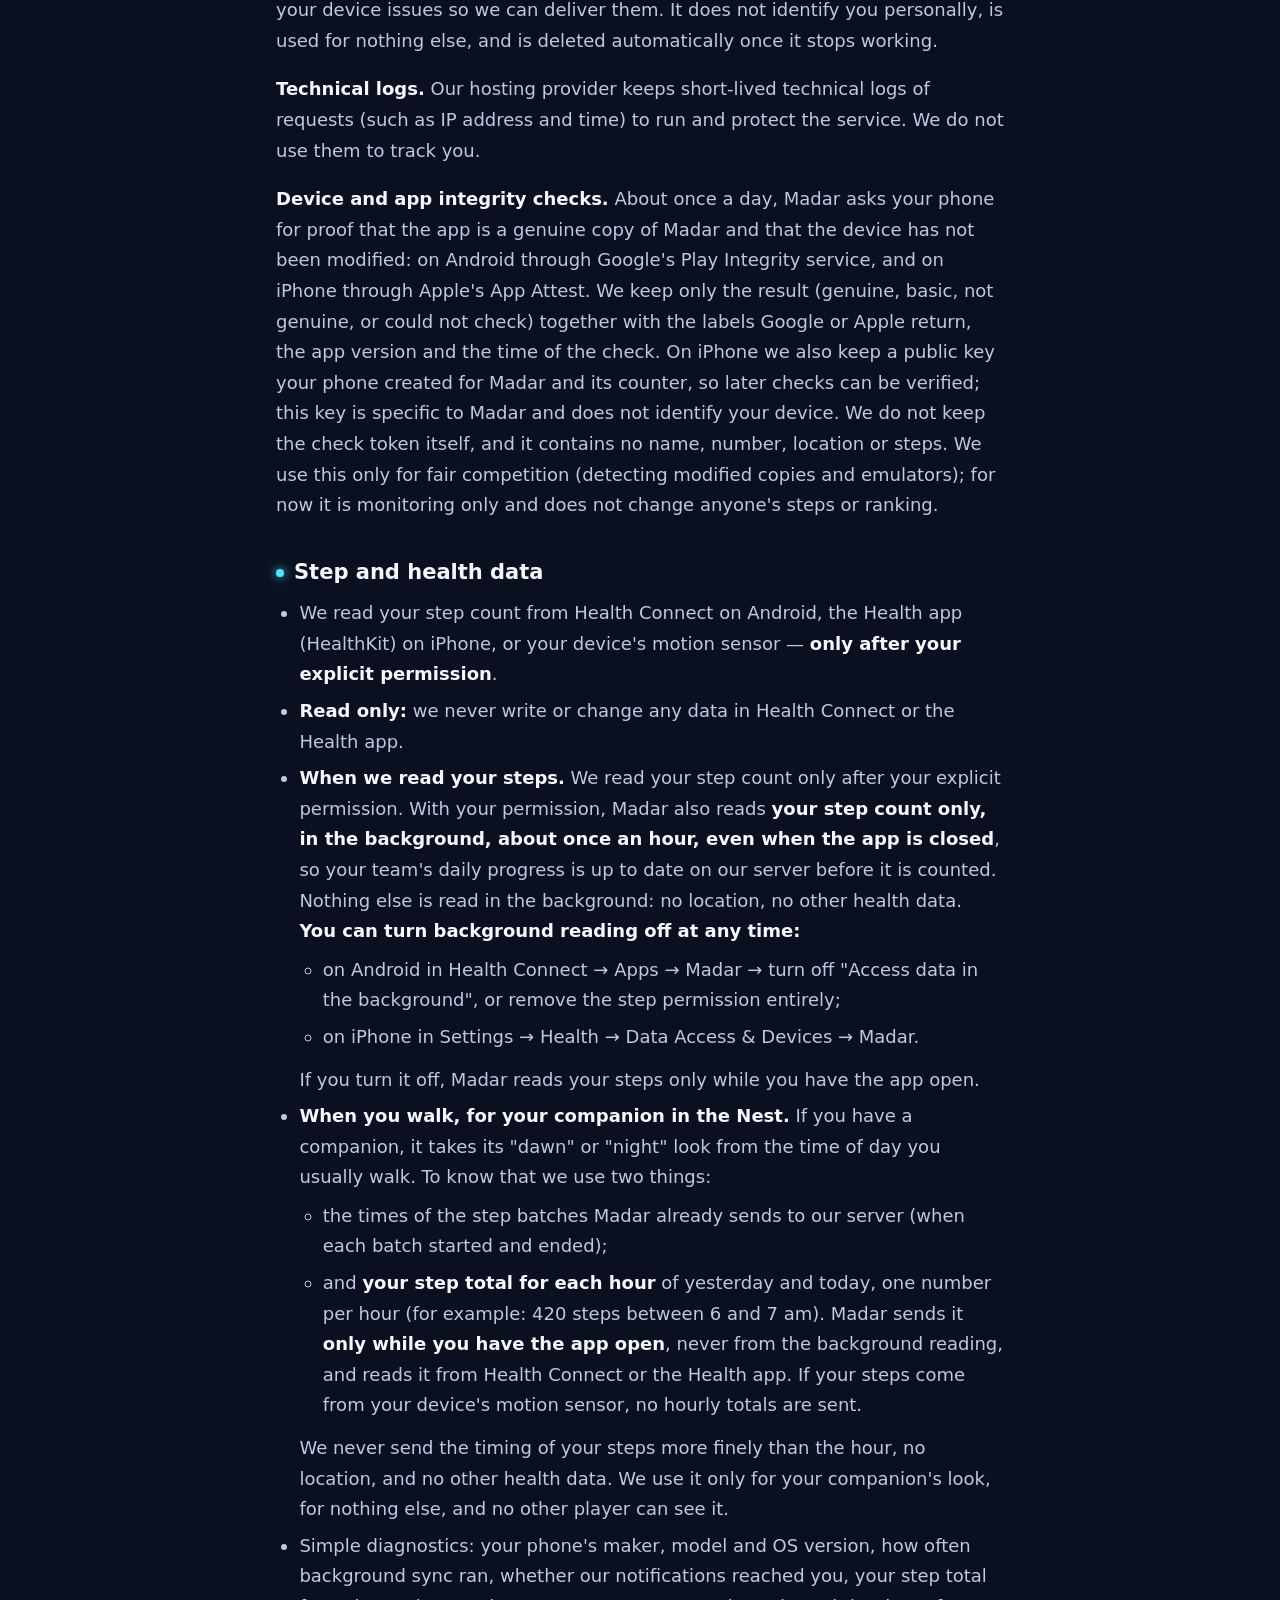
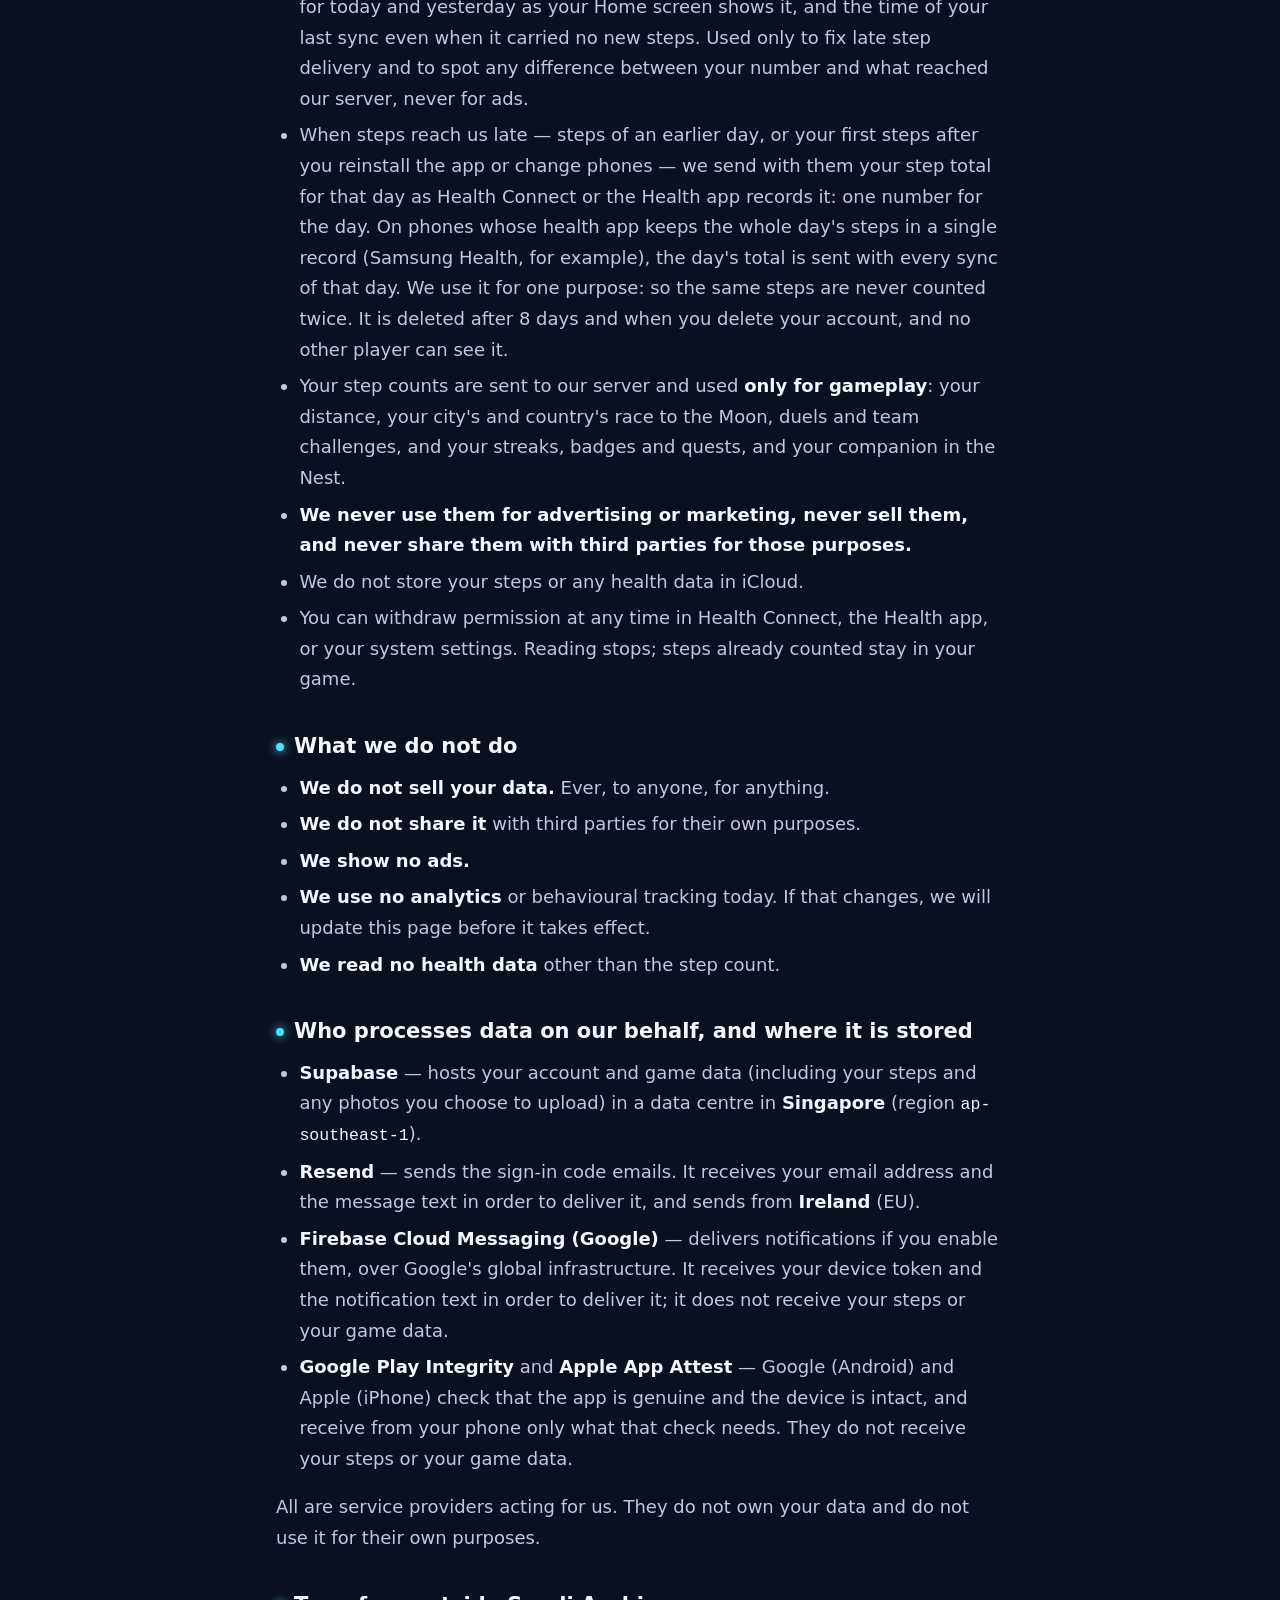
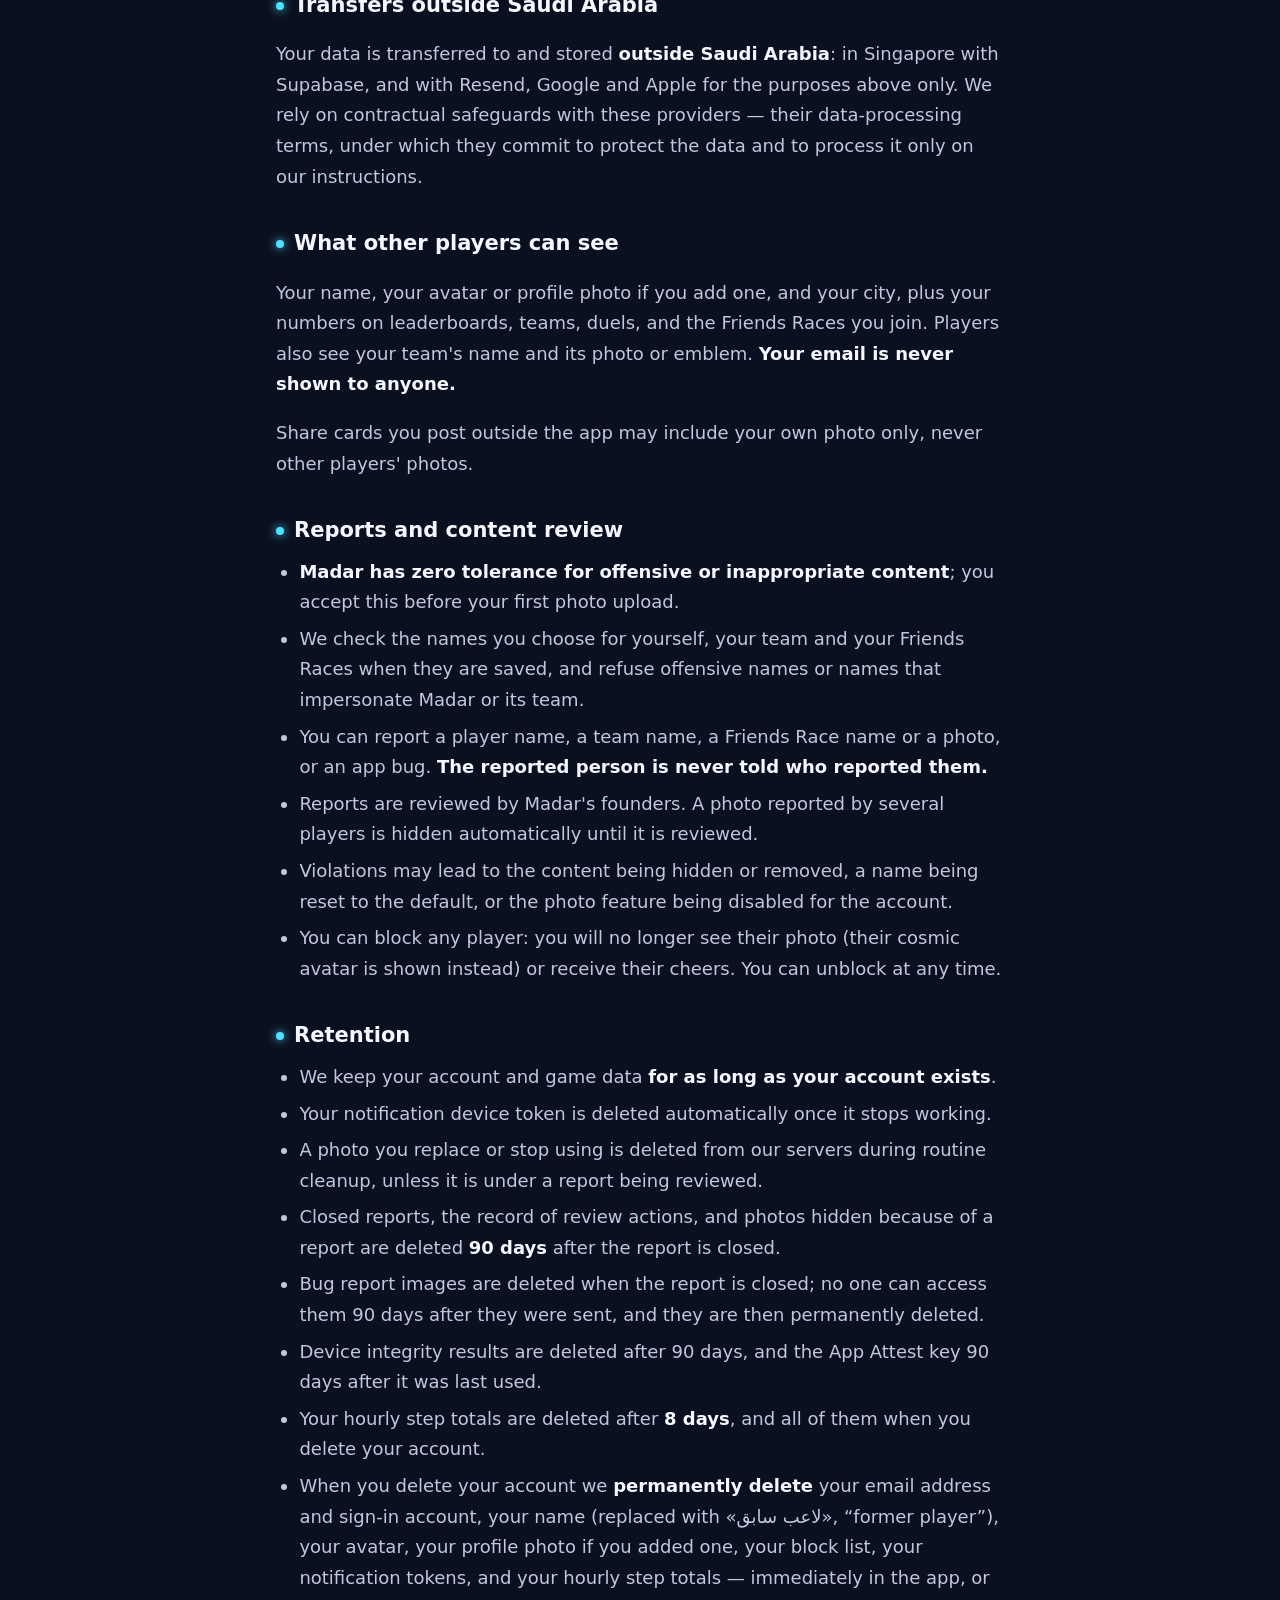
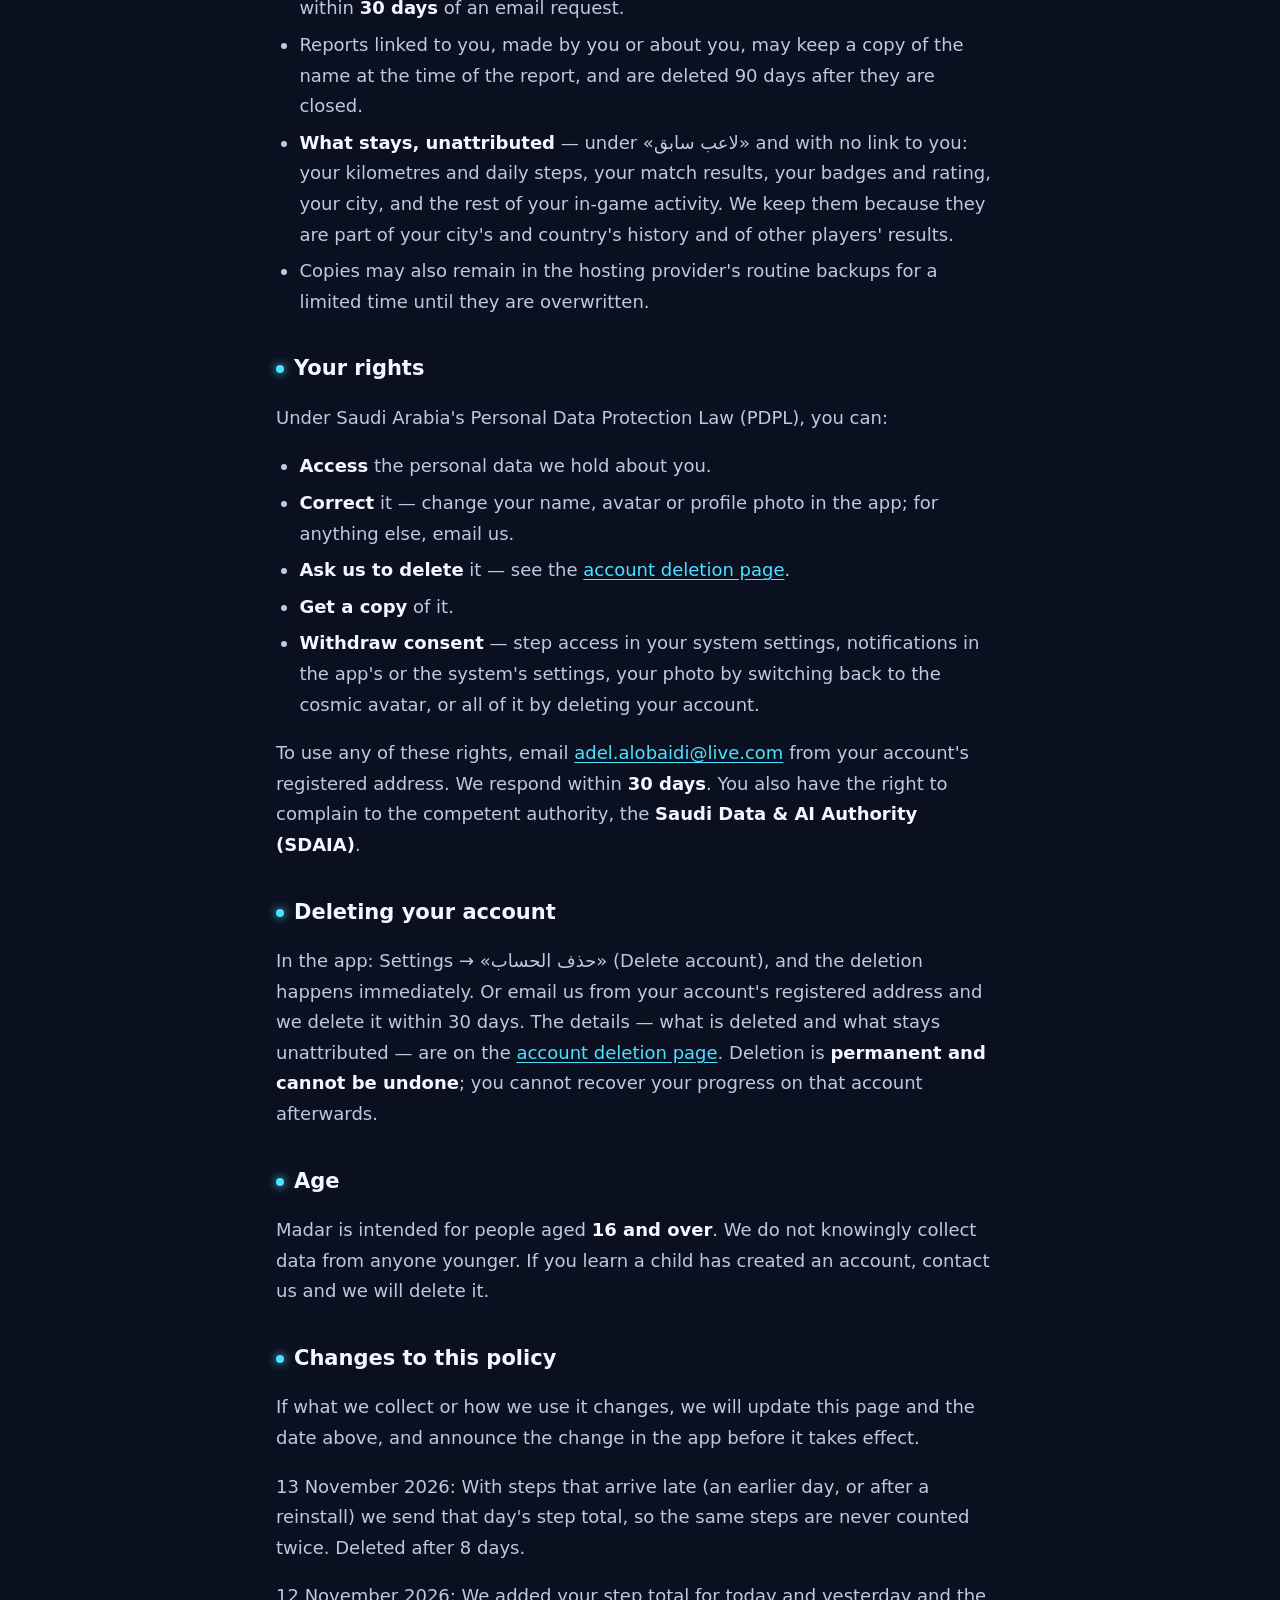
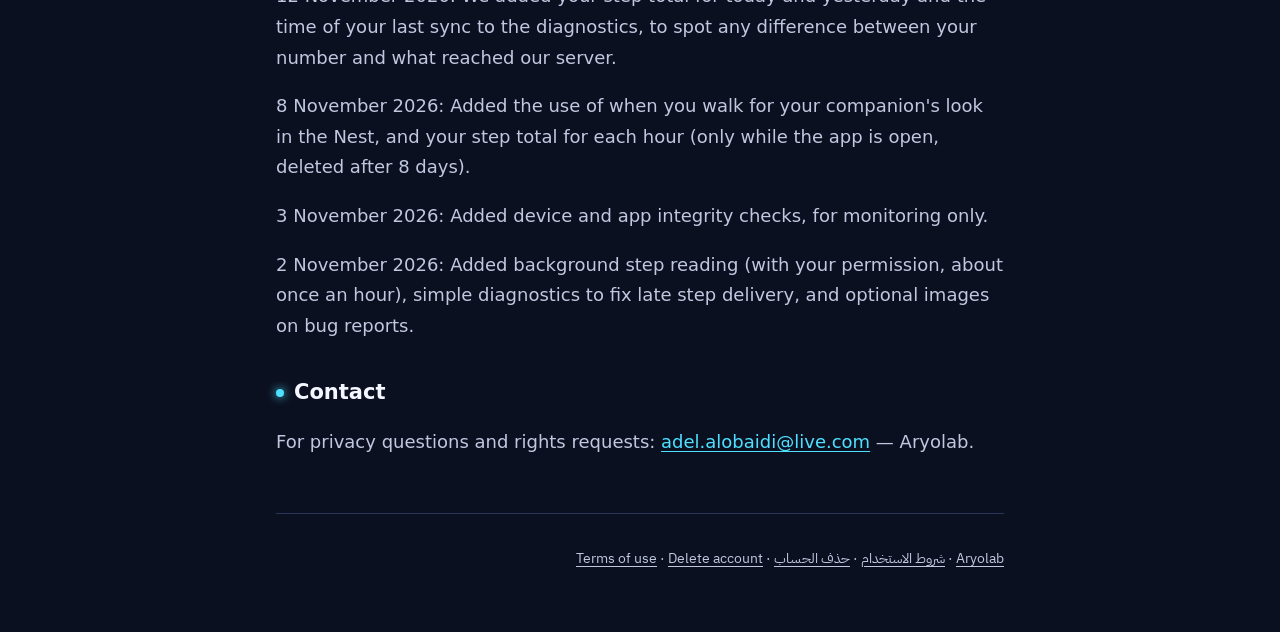
==== commit 8add2ed2: "Publish the Madar privacy change of 13 Nov 2026 (with steps that arrive late we send that day's step" ====
--- a/madar/privacy/index.html
+++ b/madar/privacy/index.html
@@ -20,7 +20,7 @@
     <main>
       <article>
         <h1>سياسة خصوصية مدار</h1>
-        <p class="updated">آخر تحديث: ١٢ نوفمبر ٢٠٢٦</p>
+        <p class="updated">آخر تحديث: ١٣ نوفمبر ٢٠٢٦</p>
 
         <h2>مدار لعبة، لا تطبيق صحّي</h2>
         <p>مدار لعبة مشي اجتماعية من <span lang="en">Aryolab</span>. خطواتك فيها <strong>مُدخَل لعب</strong> — وقود لرحلة مدينتك ودولتك نحو القمر. نحن لا نقدّم نصائح صحية ولا نحلّل لياقتك، ولا نقرأ من بياناتك الصحية شيئاً غير <strong>عدد الخطوات</strong>.</p>
@@ -54,6 +54,7 @@
             </ul>
             لا نرسل أوقات خطواتك بدقة أدق من الساعة، ولا موقعاً، ولا أي بيانات صحية أخرى. ونستخدم ذلك لشكل رفيقك فقط، لا لغيره، ولا يراه أي لاعب آخر.</li>
           <li>بيانات تشخيص بسيطة: شركة جوالك وموديله وإصدار نظامه، وكم مرة اشتغلت المزامنة في الخلفية، وهل وصلتك إشعاراتنا، ومجموع خطوات يومك وأمس كما يظهر في الرئيسية، ووقت آخر مزامنة حتى لو لم تكن فيها خطوات جديدة. نستخدمها فقط لإصلاح تأخر وصول الخطوات واكتشاف أي فرق بين رقمك وما وصل خادمنا، ولا نربطها بإعلانات.</li>
+          <li>عندما تصلنا خطواتٌ متأخرة — خطوات يوم سابق، أو أول خطوات بعد إعادة تثبيت التطبيق أو تغيير الجوال — نرسل معها مجموع خطوات ذلك اليوم كما تسجّله <span lang="en">Health Connect</span> أو تطبيق «الصحة»: رقم واحد لليوم. وعلى الجوالات التي يحفظ تطبيق الصحة فيها خطوات اليوم كله في سجل واحد (مثل <span lang="en">Samsung Health</span>) يُرسَل مجموع اليوم مع كل مزامنة لذلك اليوم. نستخدمه لغرض واحد: ألّا تُحتسب الخطوات نفسها مرتين. يُحذف بعد ٨ أيام ومع حذف حسابك، ولا يراه أي لاعب آخر.</li>
           <li>تُرسَل أعداد خطواتك إلى خادمنا وتُستخدم <strong>للّعب فقط</strong>: مسافتك، وسباق مدينتك ودولتك نحو القمر، والمبارزات وتحديات الفرق، وسلاسلك وأوسمتك ومهامك، ورفيقك في «العش».</li>
           <li><strong>لا نستخدمها أبداً للإعلان أو التسويق، ولا نبيعها، ولا نشاركها مع أي طرف ثالث لهذه الأغراض.</strong></li>
           <li>لا نخزّن خطواتك ولا أي بيانات صحية في <span lang="en">iCloud</span>.</li>
@@ -129,6 +130,7 @@
 
         <h2>تغييرات هذه السياسة</h2>
         <p>إن تغيّر ما نجمعه أو كيف نستخدمه، سنحدّث هذه الصفحة وتاريخها أعلاه، ونعلن التغيير داخل التطبيق قبل سريانه.</p>
+        <p>١٣ نوفمبر ٢٠٢٦: مع الخطوات التي تصل متأخرة (يوم سابق، أو بعد إعادة التثبيت) نرسل مجموع خطوات ذلك اليوم، حتى لا تُحتسب الخطوات نفسها مرتين. يُحذف بعد ٨ أيام.</p>
         <p>١٢ نوفمبر ٢٠٢٦: أضفنا إلى بيانات التشخيص مجموع خطوات يومك وأمس ووقت آخر مزامنة، لاكتشاف أي فرق بين رقمك وما وصل خادمنا.</p>
         <p>٨ نوفمبر ٢٠٢٦: أضفنا استخدام وقت مشيك لشكل رفيقك في «العش»، ومجموع خطواتك لكل ساعة (عند فتح التطبيق فقط، ويُحذف بعد ٨ أيام).</p>
         <p>٣ نوفمبر ٢٠٢٦: أضفنا التحقق من سلامة الجهاز والتطبيق، للمراقبة فقط.</p>
@@ -142,7 +144,7 @@
 
       <article id="en" class="en" lang="en" dir="ltr">
         <h1>Madar Privacy Policy</h1>
-        <p class="updated">Last updated: 12 November 2026</p>
+        <p class="updated">Last updated: 13 November 2026</p>
 
         <h2>Madar is a game, not a health app</h2>
         <p>Madar is a social walking game by Aryolab. Your steps are <strong>game input</strong> — fuel for your city's and country's journey to the Moon. We give no health advice, assess no fitness, and read nothing from your health data except the <strong>step count</strong>.</p>
@@ -176,6 +178,7 @@
             </ul>
             We never send the timing of your steps more finely than the hour, no location, and no other health data. We use it only for your companion's look, for nothing else, and no other player can see it.</li>
           <li>Simple diagnostics: your phone's maker, model and OS version, how often background sync ran, whether our notifications reached you, your step total for today and yesterday as your Home screen shows it, and the time of your last sync even when it carried no new steps. Used only to fix late step delivery and to spot any difference between your number and what reached our server, never for ads.</li>
+          <li>When steps reach us late — steps of an earlier day, or your first steps after you reinstall the app or change phones — we send with them your step total for that day as Health Connect or the Health app records it: one number for the day. On phones whose health app keeps the whole day's steps in a single record (Samsung Health, for example), the day's total is sent with every sync of that day. We use it for one purpose: so the same steps are never counted twice. It is deleted after 8 days and when you delete your account, and no other player can see it.</li>
           <li>Your step counts are sent to our server and used <strong>only for gameplay</strong>: your distance, your city's and country's race to the Moon, duels and team challenges, and your streaks, badges and quests, and your companion in the Nest.</li>
           <li><strong>We never use them for advertising or marketing, never sell them, and never share them with third parties for those purposes.</strong></li>
           <li>We do not store your steps or any health data in iCloud.</li>
@@ -251,6 +254,7 @@
 
         <h2>Changes to this policy</h2>
         <p>If what we collect or how we use it changes, we will update this page and the date above, and announce the change in the app before it takes effect.</p>
+        <p>13 November 2026: With steps that arrive late (an earlier day, or after a reinstall) we send that day's step total, so the same steps are never counted twice. Deleted after 8 days.</p>
         <p>12 November 2026: We added your step total for today and yesterday and the time of your last sync to the diagnostics, to spot any difference between your number and what reached our server.</p>
         <p>8 November 2026: Added the use of when you walk for your companion's look in the Nest, and your step total for each hour (only while the app is open, deleted after 8 days).</p>
         <p>3 November 2026: Added device and app integrity checks, for monitoring only.</p>
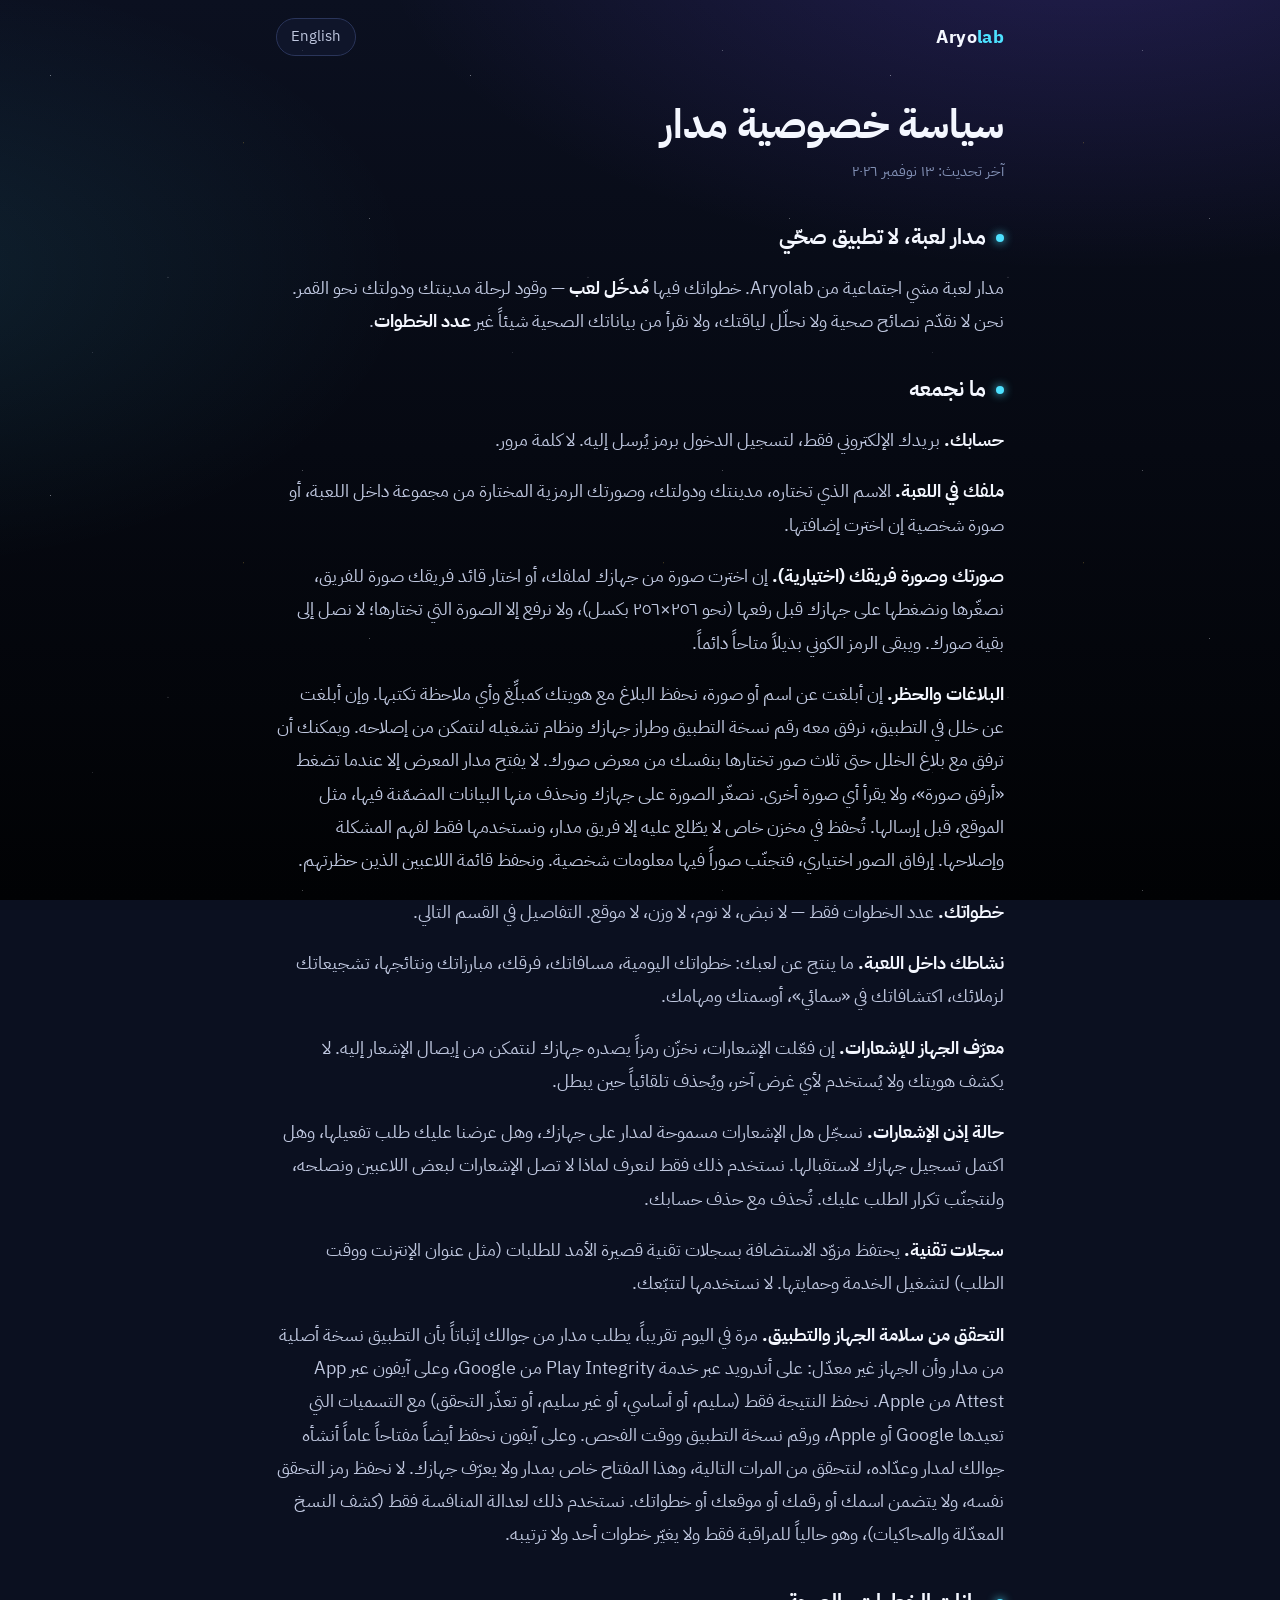
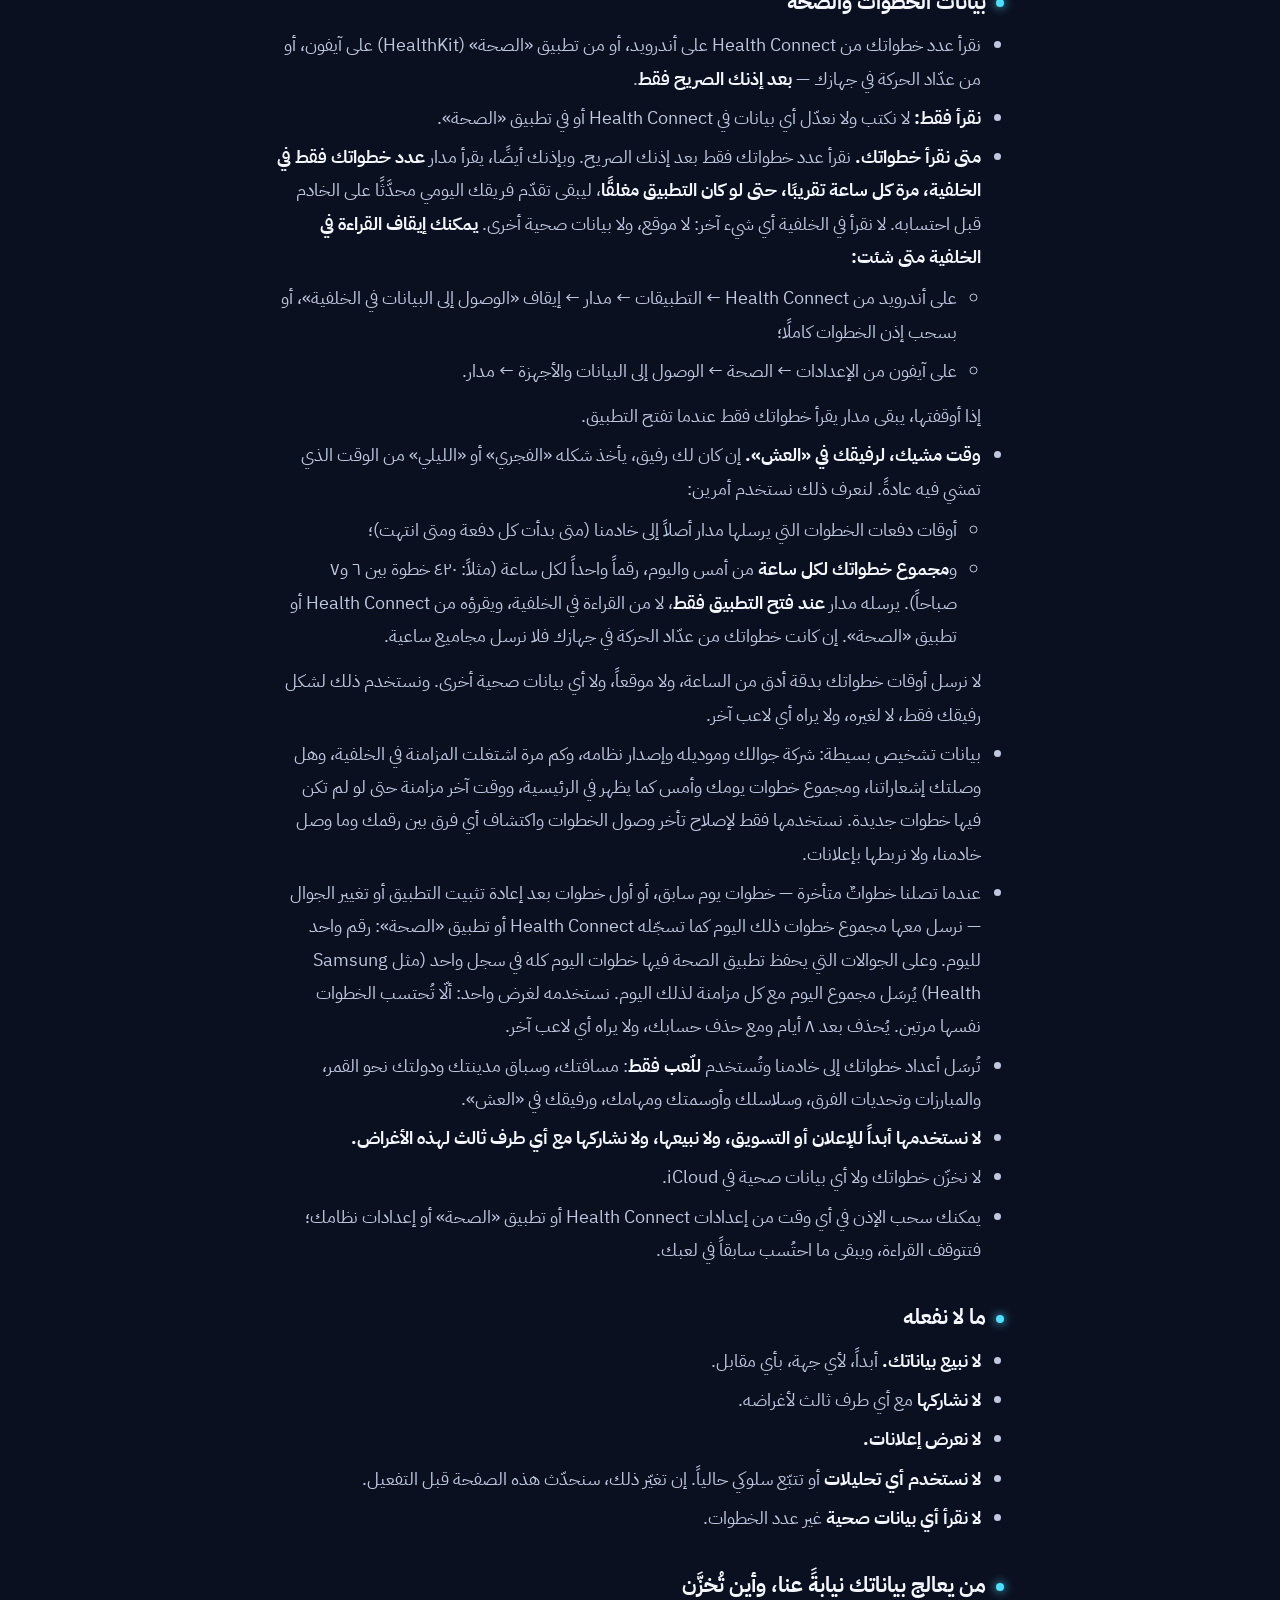
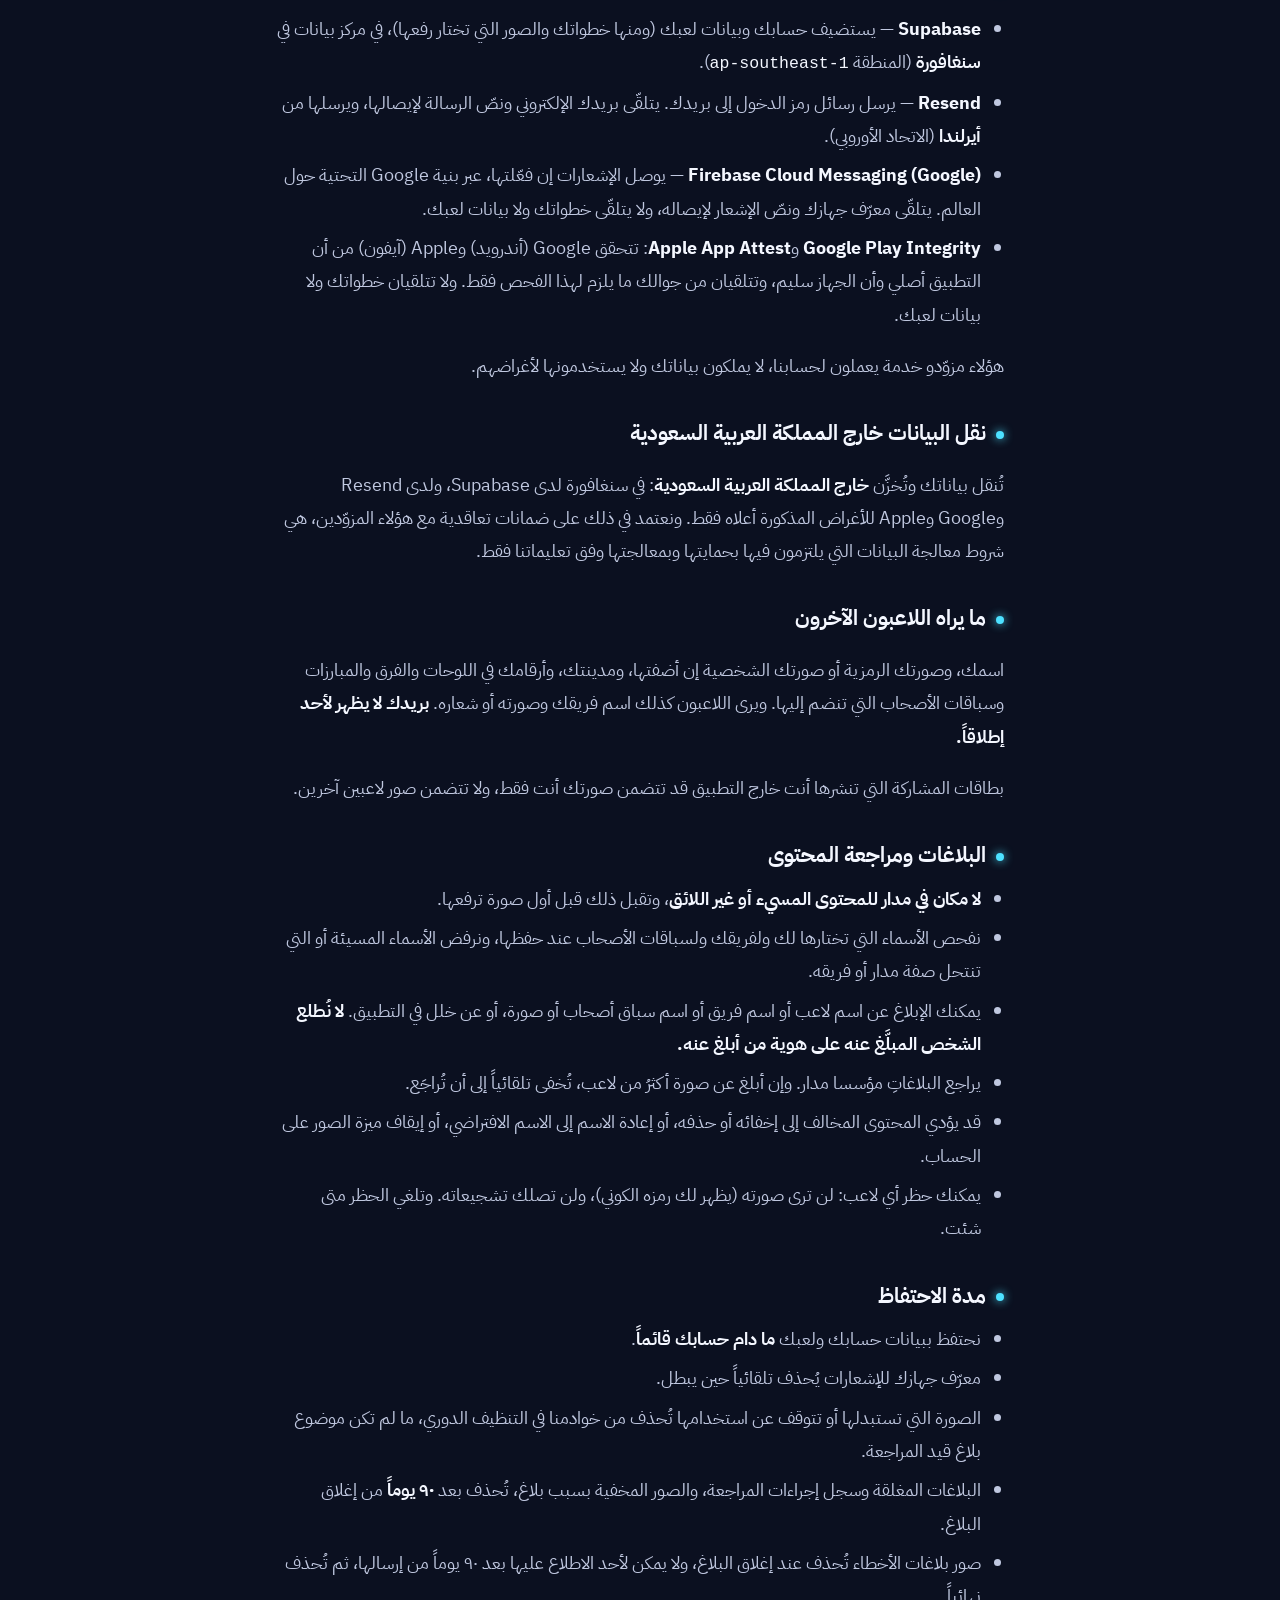
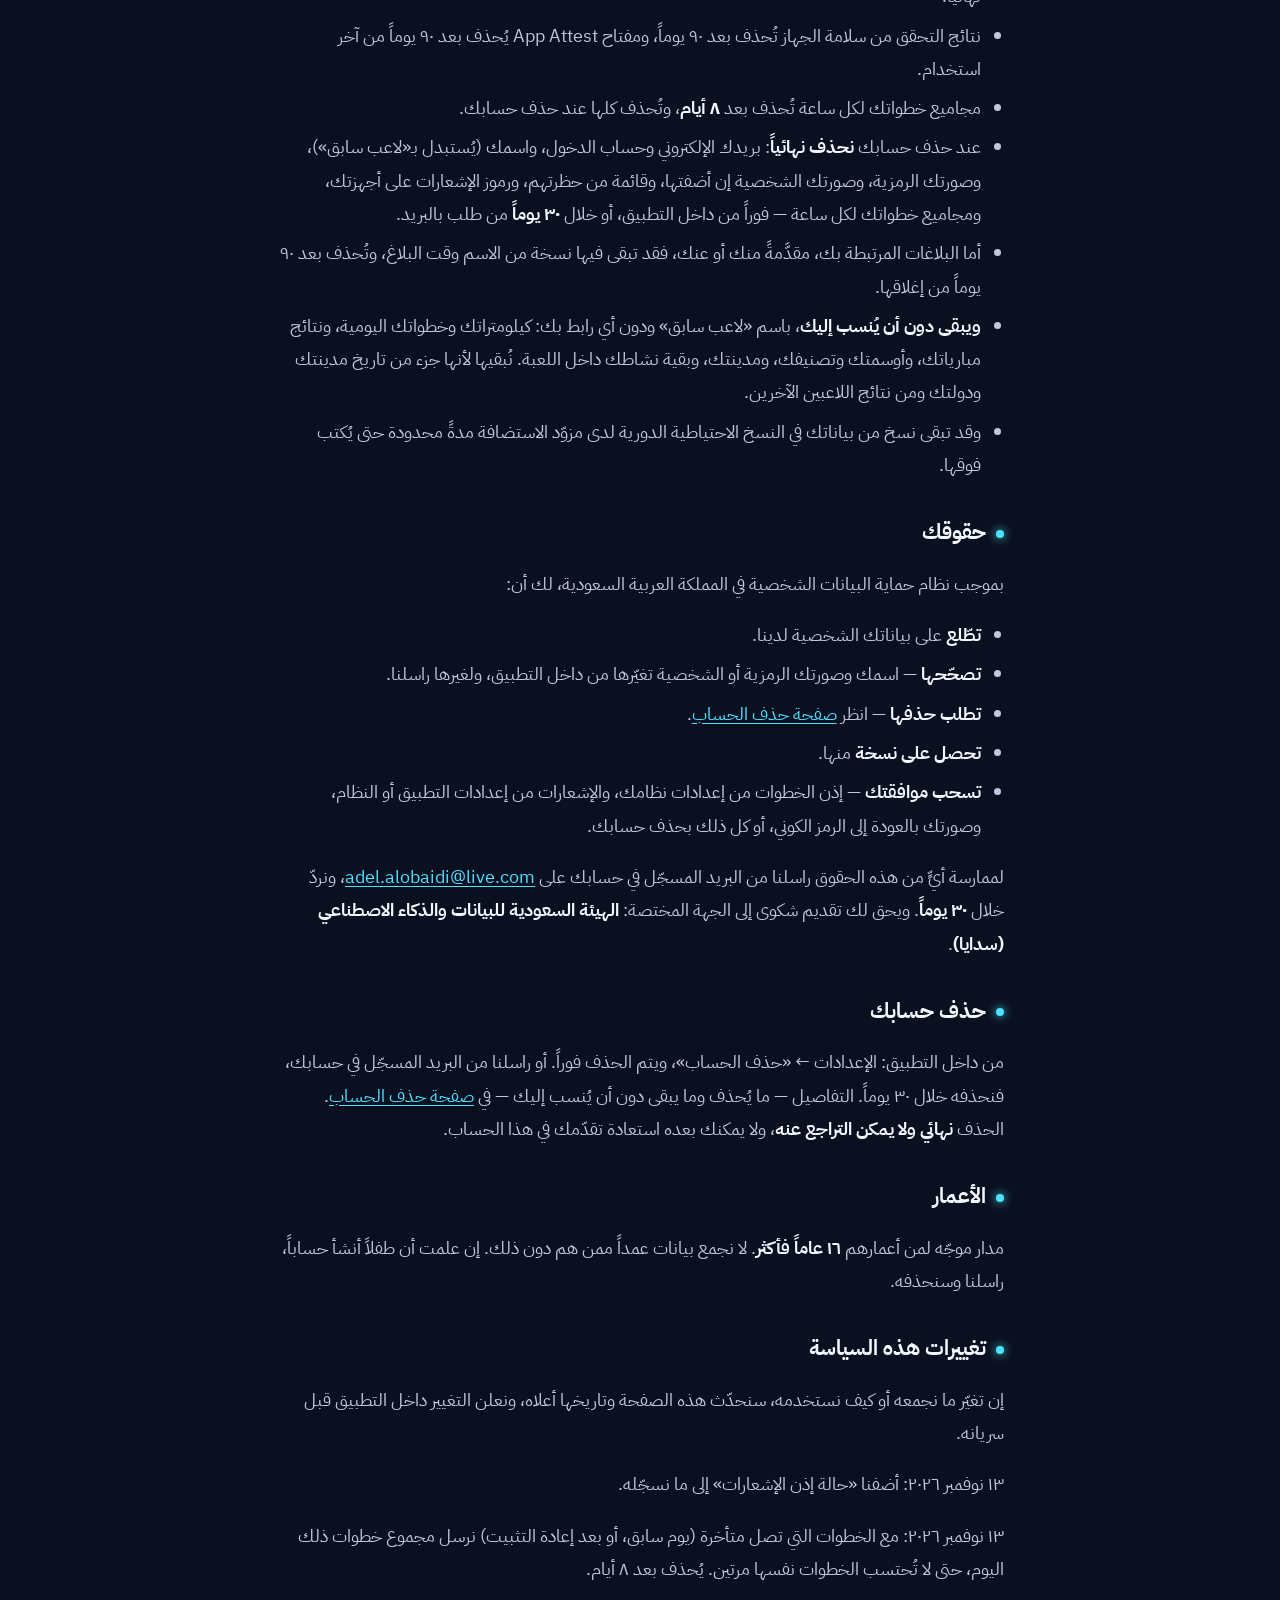
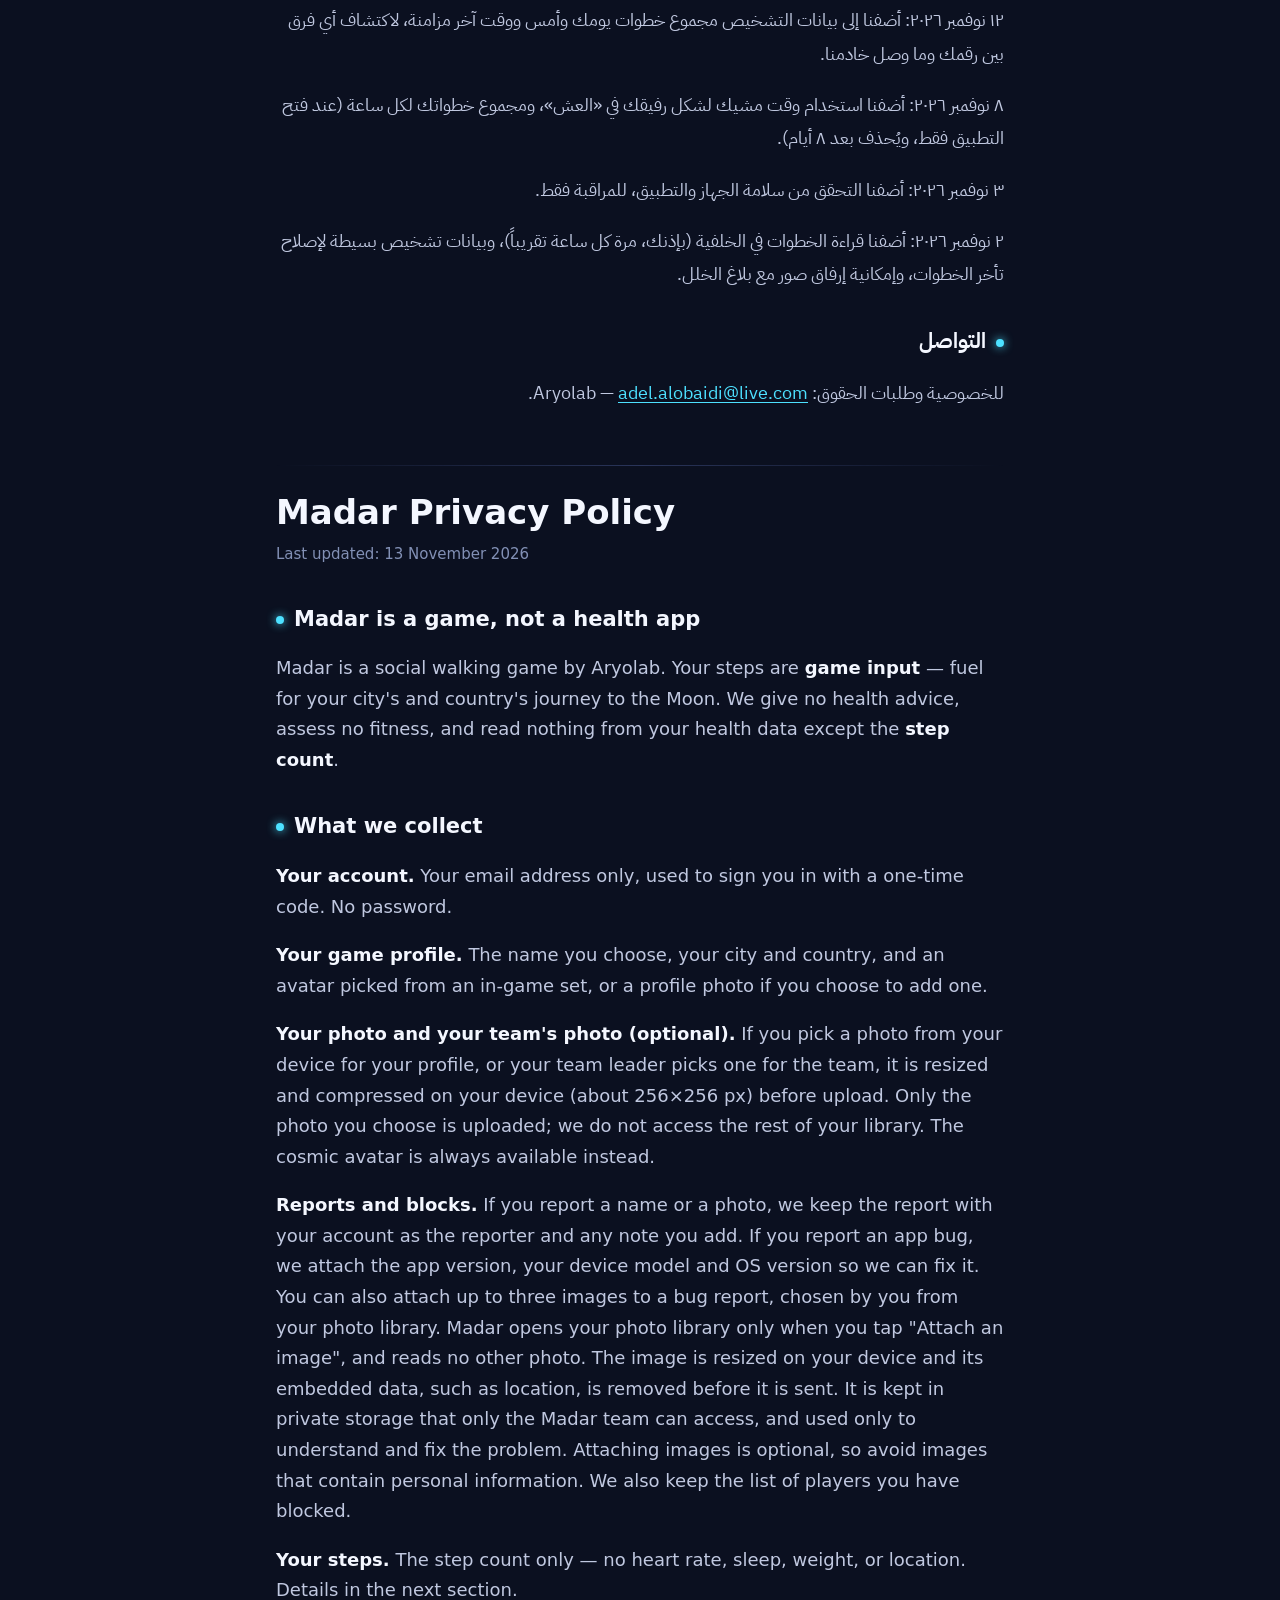
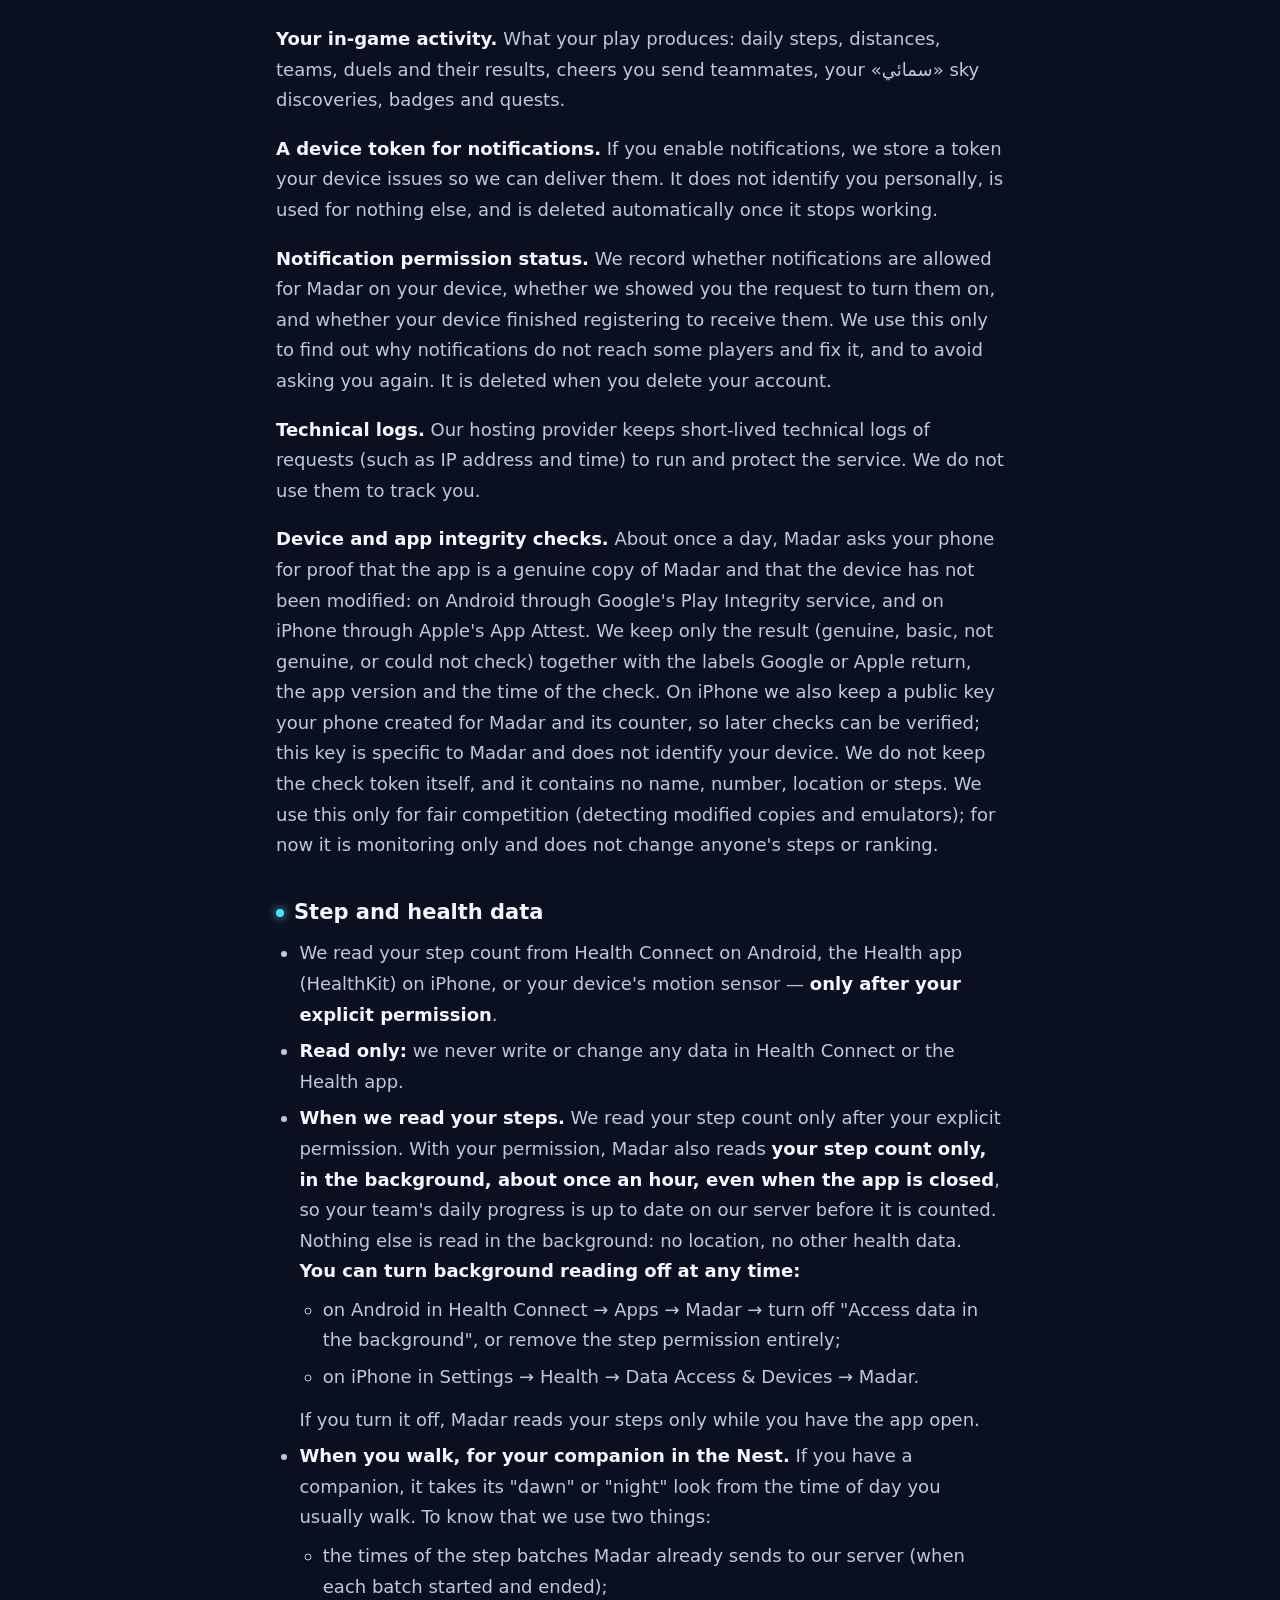
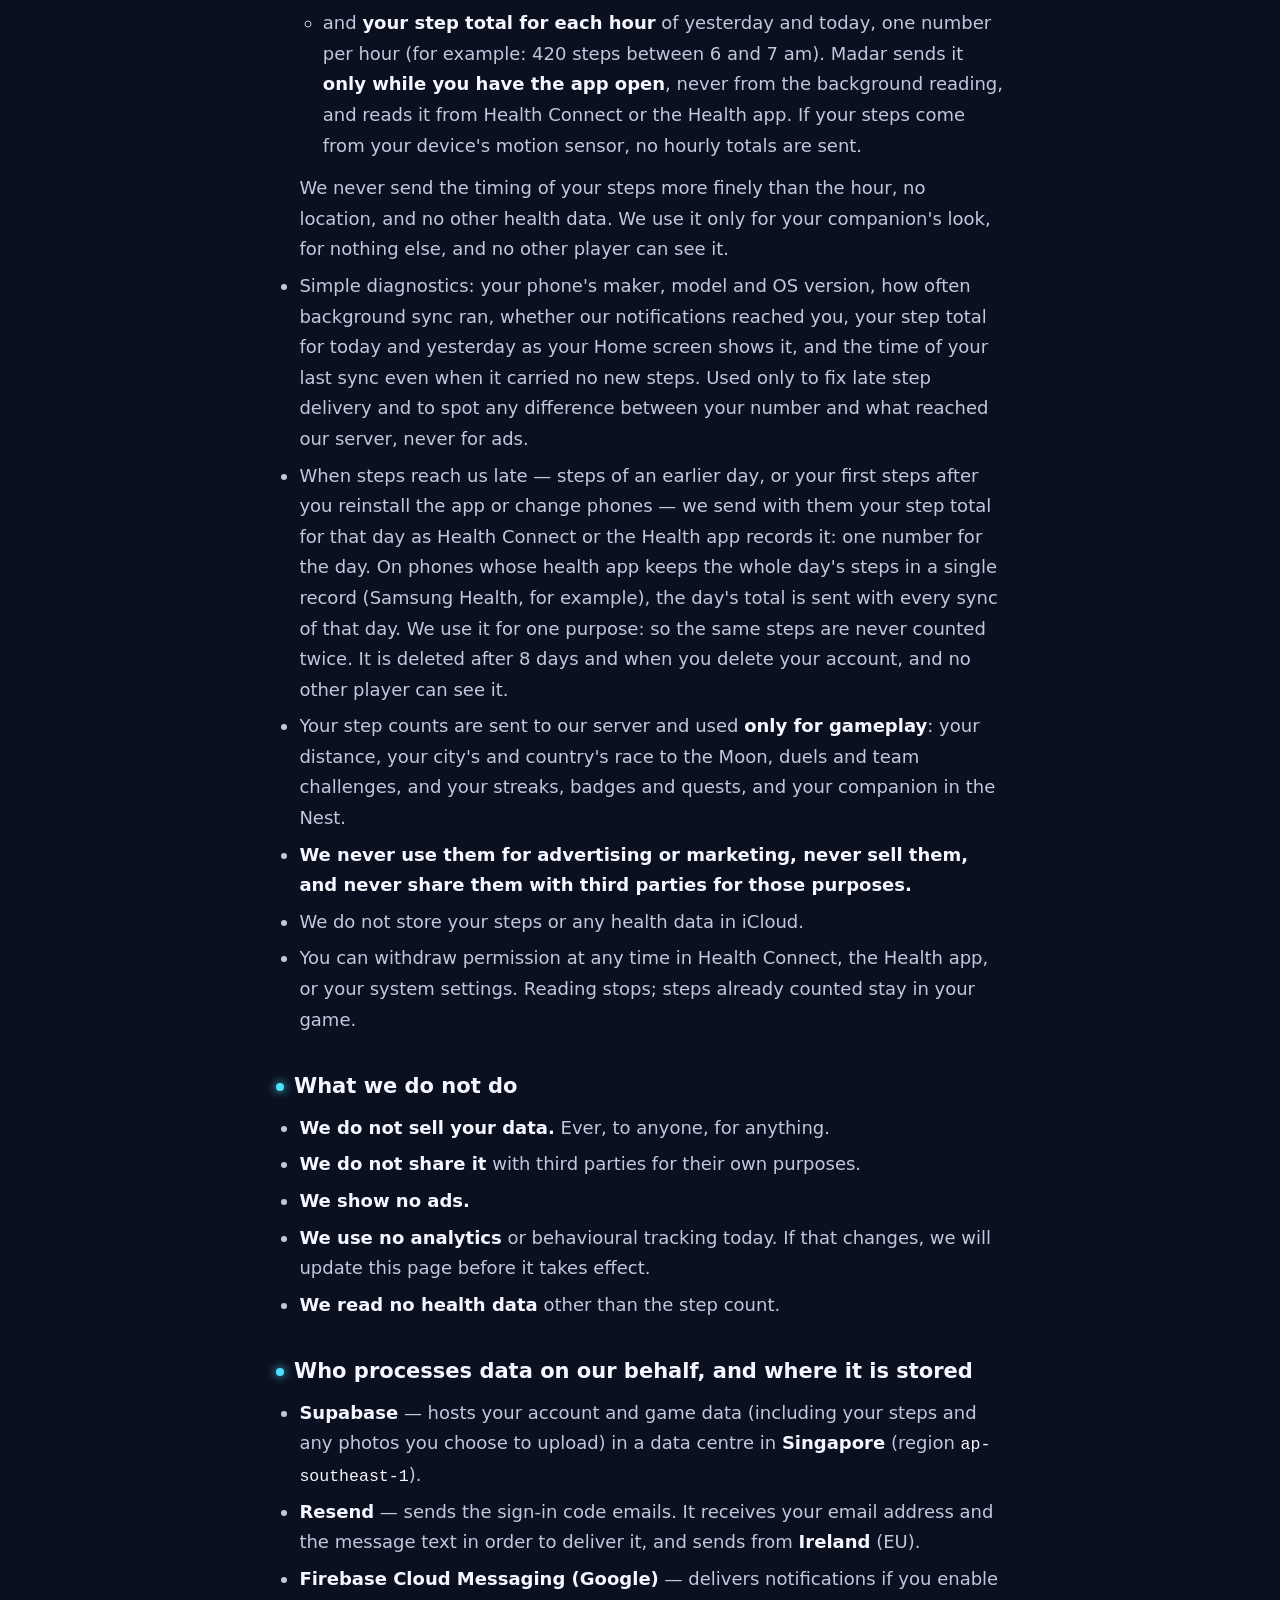
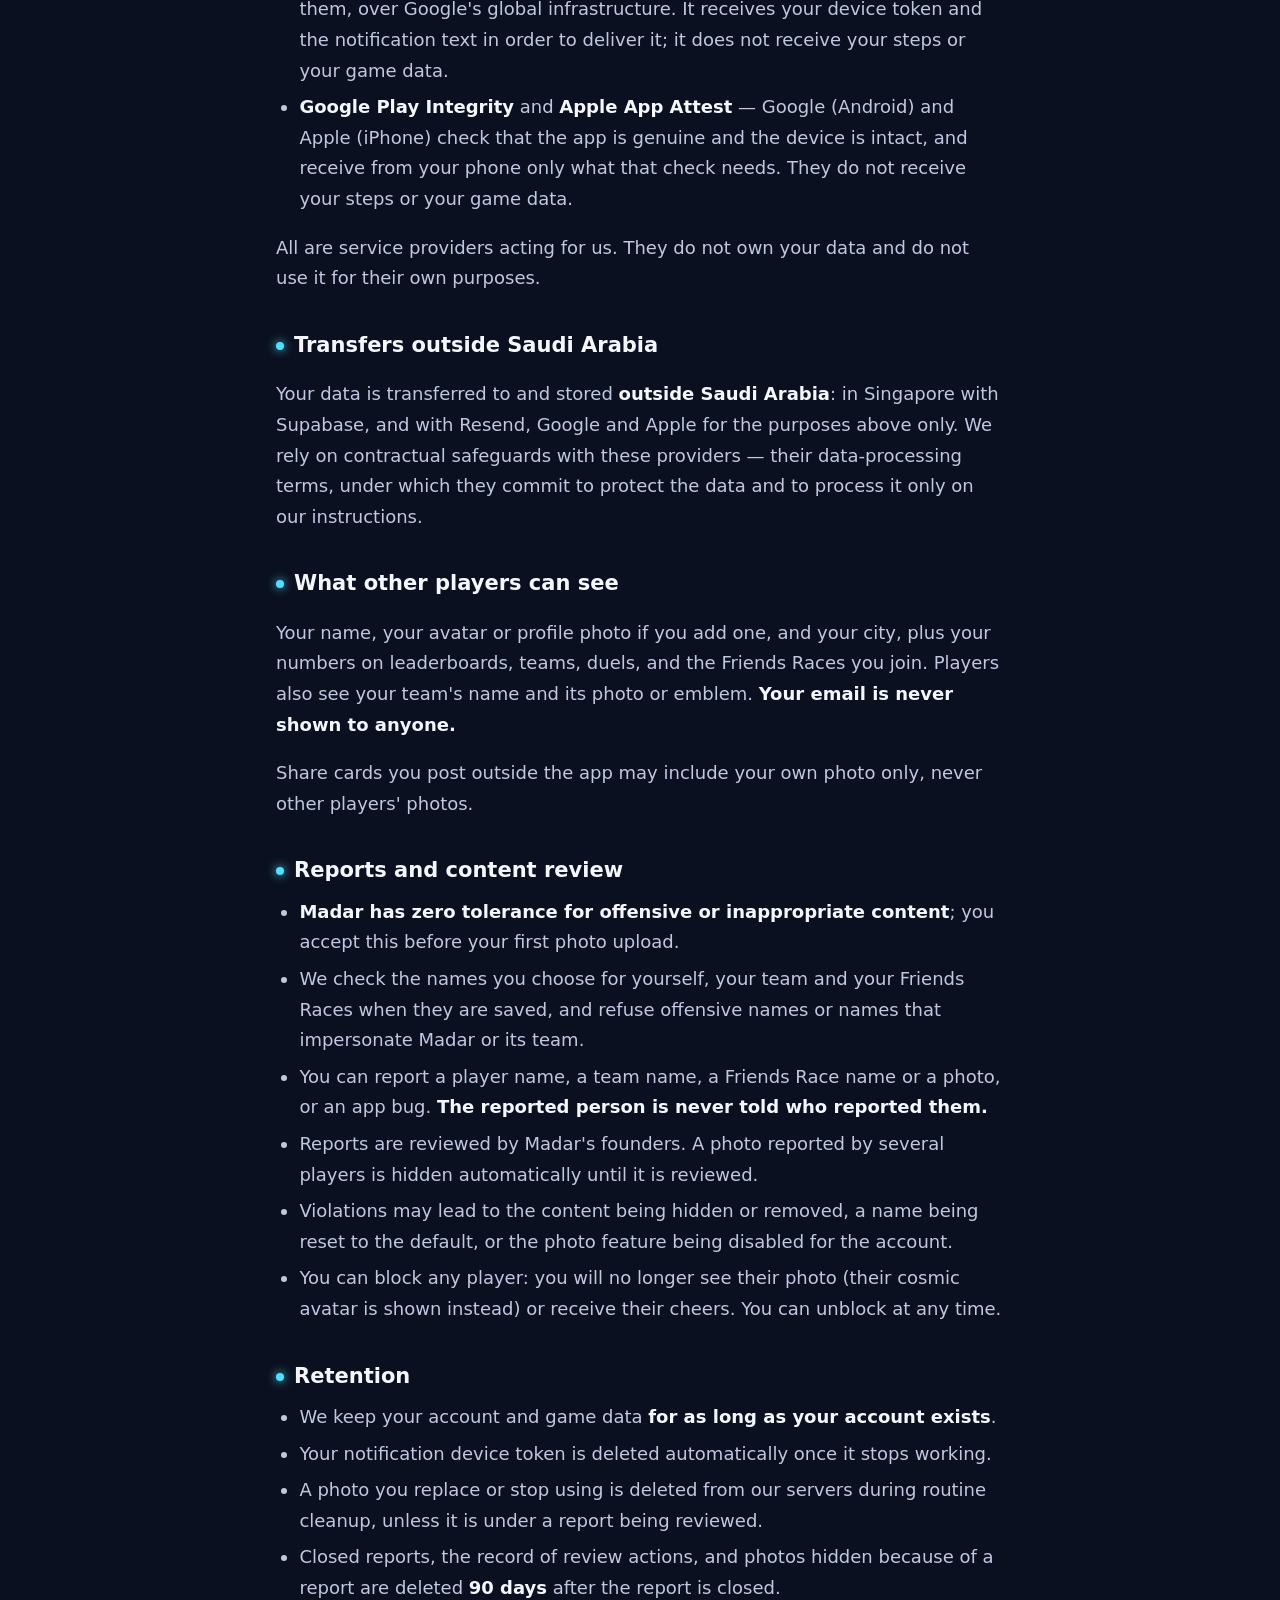
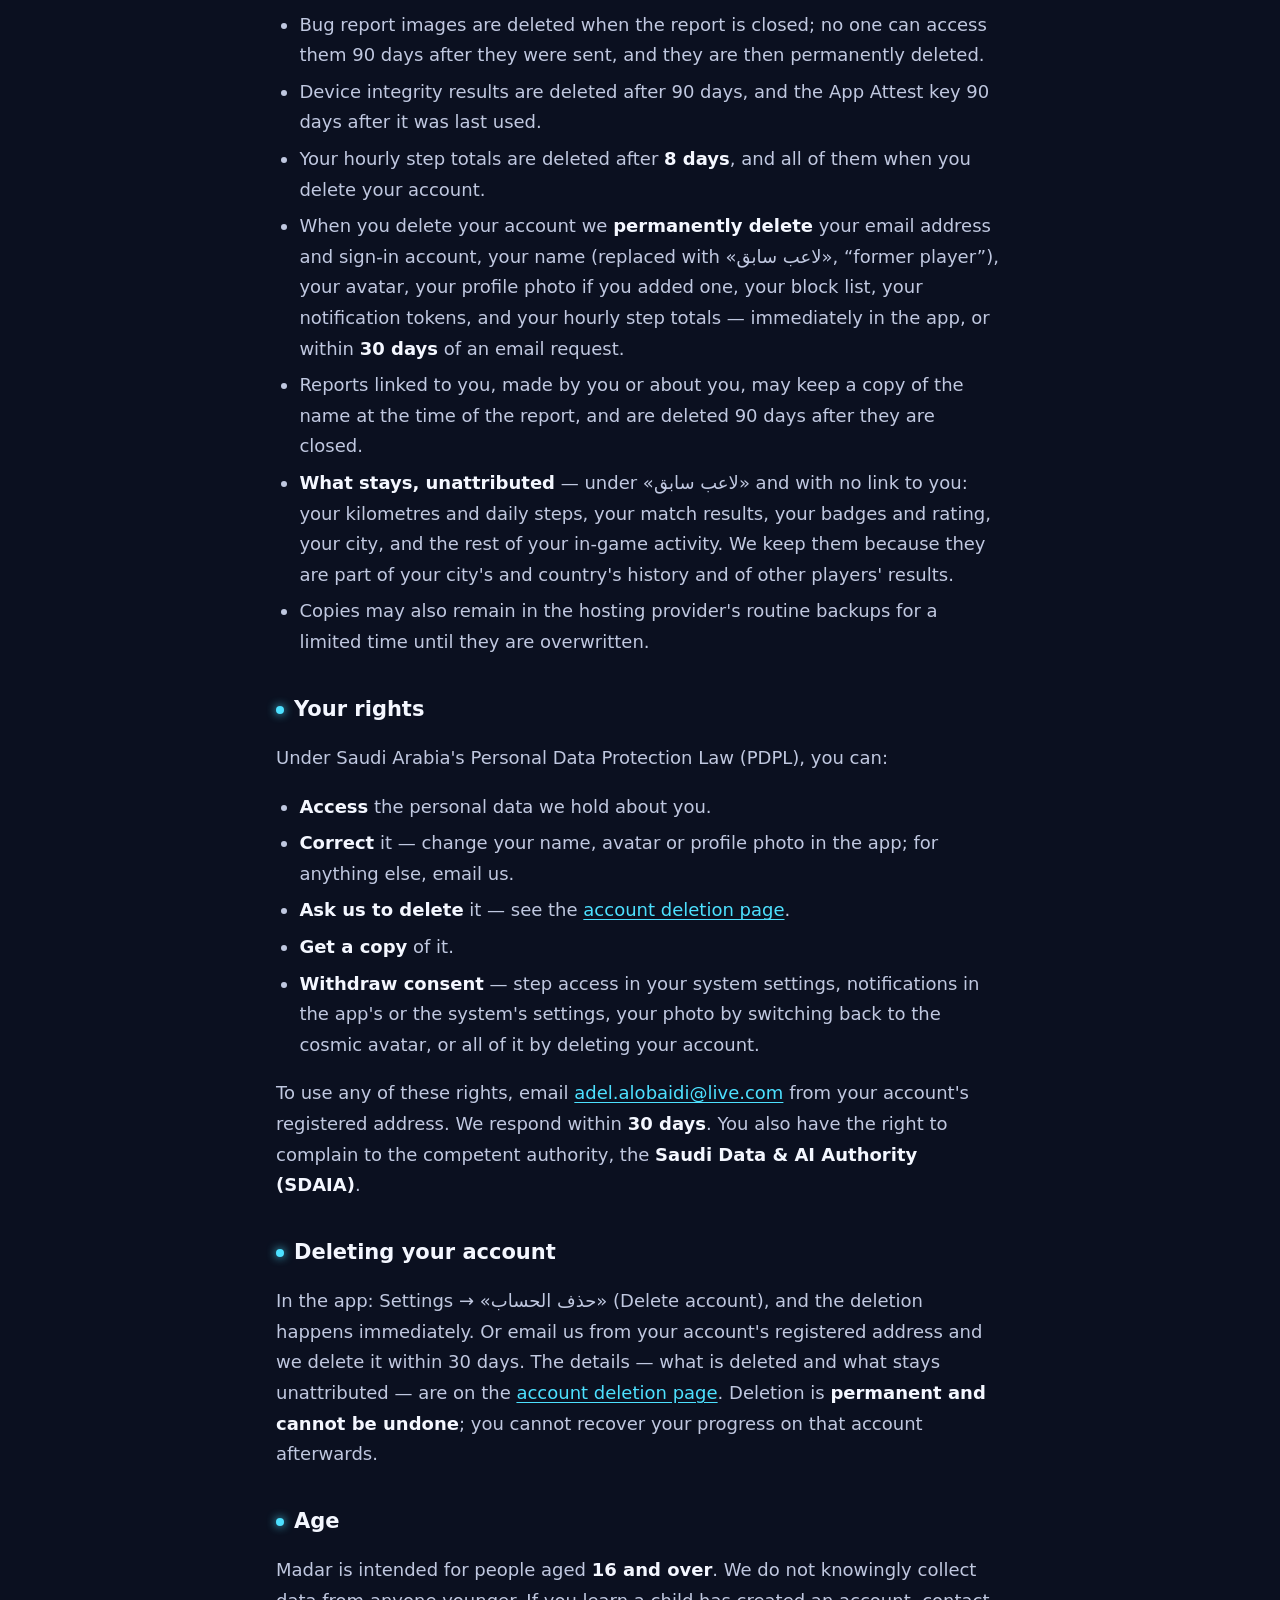
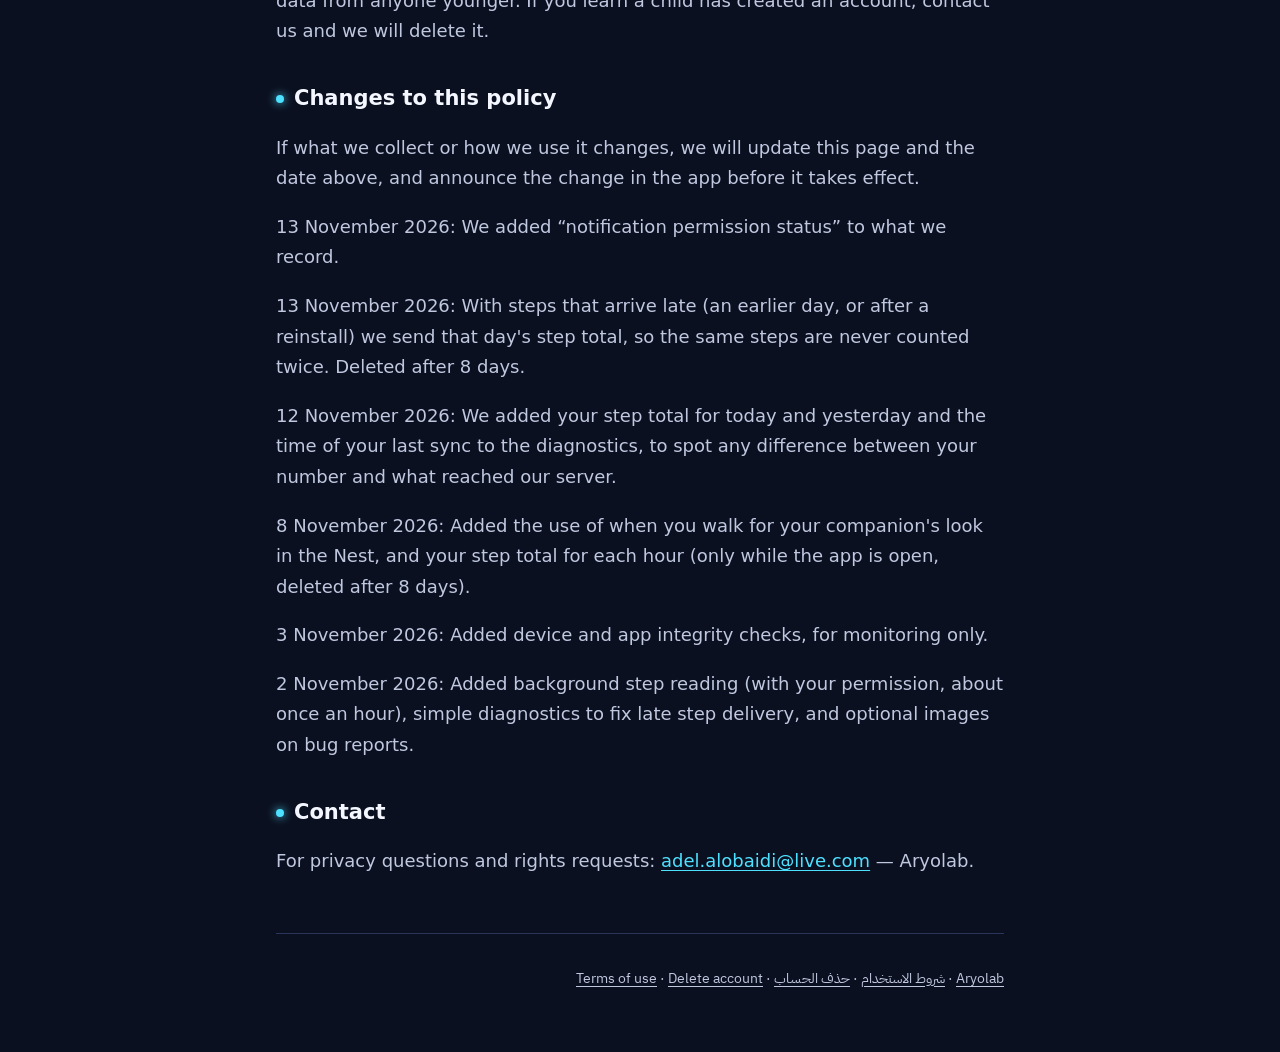
==== commit 97253da4: "Madar privacy: the notification permission status (whether notifications are allowed, whether Madar " ====
--- a/madar/privacy/index.html
+++ b/madar/privacy/index.html
@@ -33,6 +33,7 @@
         <p><strong>خطواتك.</strong> عدد الخطوات فقط — لا نبض، لا نوم، لا وزن، لا موقع. التفاصيل في القسم التالي.</p>
         <p><strong>نشاطك داخل اللعبة.</strong> ما ينتج عن لعبك: خطواتك اليومية، مسافاتك، فرقك، مبارزاتك ونتائجها، تشجيعاتك لزملائك، اكتشافاتك في «سمائي»، أوسمتك ومهامك.</p>
         <p><strong>معرّف الجهاز للإشعارات.</strong> إن فعّلت الإشعارات، نخزّن رمزاً يصدره جهازك لنتمكن من إيصال الإشعار إليه. لا يكشف هويتك ولا يُستخدم لأي غرض آخر، ويُحذف تلقائياً حين يبطل.</p>
+        <p><strong>حالة إذن الإشعارات.</strong> نسجّل هل الإشعارات مسموحة لمدار على جهازك، وهل عرضنا عليك طلب تفعيلها، وهل اكتمل تسجيل جهازك لاستقبالها. نستخدم ذلك فقط لنعرف لماذا لا تصل الإشعارات لبعض اللاعبين ونصلحه، ولنتجنّب تكرار الطلب عليك. تُحذف مع حذف حسابك.</p>
         <p><strong>سجلات تقنية.</strong> يحتفظ مزوّد الاستضافة بسجلات تقنية قصيرة الأمد للطلبات (مثل عنوان الإنترنت ووقت الطلب) لتشغيل الخدمة وحمايتها. لا نستخدمها لتتبّعك.</p>
         <p><strong>التحقق من سلامة الجهاز والتطبيق.</strong> مرة في اليوم تقريباً، يطلب مدار من جوالك إثباتاً بأن التطبيق نسخة أصلية من مدار وأن الجهاز غير معدّل: على أندرويد عبر خدمة <span lang="en">Play Integrity</span> من <span lang="en">Google</span>، وعلى آيفون عبر <span lang="en">App Attest</span> من <span lang="en">Apple</span>. نحفظ النتيجة فقط (سليم، أو أساسي، أو غير سليم، أو تعذّر التحقق) مع التسميات التي تعيدها <span lang="en">Google</span> أو <span lang="en">Apple</span>، ورقم نسخة التطبيق ووقت الفحص. وعلى آيفون نحفظ أيضاً مفتاحاً عاماً أنشأه جوالك لمدار وعدّاده، لنتحقق من المرات التالية، وهذا المفتاح خاص بمدار ولا يعرّف جهازك. لا نحفظ رمز التحقق نفسه، ولا يتضمن اسمك أو رقمك أو موقعك أو خطواتك. نستخدم ذلك لعدالة المنافسة فقط (كشف النسخ المعدّلة والمحاكيات)، وهو حالياً للمراقبة فقط ولا يغيّر خطوات أحد ولا ترتيبه.</p>
 
@@ -130,6 +131,7 @@
 
         <h2>تغييرات هذه السياسة</h2>
         <p>إن تغيّر ما نجمعه أو كيف نستخدمه، سنحدّث هذه الصفحة وتاريخها أعلاه، ونعلن التغيير داخل التطبيق قبل سريانه.</p>
+        <p>١٣ نوفمبر ٢٠٢٦: أضفنا «حالة إذن الإشعارات» إلى ما نسجّله.</p>
         <p>١٣ نوفمبر ٢٠٢٦: مع الخطوات التي تصل متأخرة (يوم سابق، أو بعد إعادة التثبيت) نرسل مجموع خطوات ذلك اليوم، حتى لا تُحتسب الخطوات نفسها مرتين. يُحذف بعد ٨ أيام.</p>
         <p>١٢ نوفمبر ٢٠٢٦: أضفنا إلى بيانات التشخيص مجموع خطوات يومك وأمس ووقت آخر مزامنة، لاكتشاف أي فرق بين رقمك وما وصل خادمنا.</p>
         <p>٨ نوفمبر ٢٠٢٦: أضفنا استخدام وقت مشيك لشكل رفيقك في «العش»، ومجموع خطواتك لكل ساعة (عند فتح التطبيق فقط، ويُحذف بعد ٨ أيام).</p>
@@ -157,6 +159,7 @@
         <p><strong>Your steps.</strong> The step count only — no heart rate, sleep, weight, or location. Details in the next section.</p>
         <p><strong>Your in-game activity.</strong> What your play produces: daily steps, distances, teams, duels and their results, cheers you send teammates, your «سمائي» sky discoveries, badges and quests.</p>
         <p><strong>A device token for notifications.</strong> If you enable notifications, we store a token your device issues so we can deliver them. It does not identify you personally, is used for nothing else, and is deleted automatically once it stops working.</p>
+        <p><strong>Notification permission status.</strong> We record whether notifications are allowed for Madar on your device, whether we showed you the request to turn them on, and whether your device finished registering to receive them. We use this only to find out why notifications do not reach some players and fix it, and to avoid asking you again. It is deleted when you delete your account.</p>
         <p><strong>Technical logs.</strong> Our hosting provider keeps short-lived technical logs of requests (such as IP address and time) to run and protect the service. We do not use them to track you.</p>
         <p><strong>Device and app integrity checks.</strong> About once a day, Madar asks your phone for proof that the app is a genuine copy of Madar and that the device has not been modified: on Android through Google's Play Integrity service, and on iPhone through Apple's App Attest. We keep only the result (genuine, basic, not genuine, or could not check) together with the labels Google or Apple return, the app version and the time of the check. On iPhone we also keep a public key your phone created for Madar and its counter, so later checks can be verified; this key is specific to Madar and does not identify your device. We do not keep the check token itself, and it contains no name, number, location or steps. We use this only for fair competition (detecting modified copies and emulators); for now it is monitoring only and does not change anyone's steps or ranking.</p>
 
@@ -254,6 +257,7 @@
 
         <h2>Changes to this policy</h2>
         <p>If what we collect or how we use it changes, we will update this page and the date above, and announce the change in the app before it takes effect.</p>
+        <p>13 November 2026: We added “notification permission status” to what we record.</p>
         <p>13 November 2026: With steps that arrive late (an earlier day, or after a reinstall) we send that day's step total, so the same steps are never counted twice. Deleted after 8 days.</p>
         <p>12 November 2026: We added your step total for today and yesterday and the time of your last sync to the diagnostics, to spot any difference between your number and what reached our server.</p>
         <p>8 November 2026: Added the use of when you walk for your companion's look in the Nest, and your step total for each hour (only while the app is open, deleted after 8 days).</p>
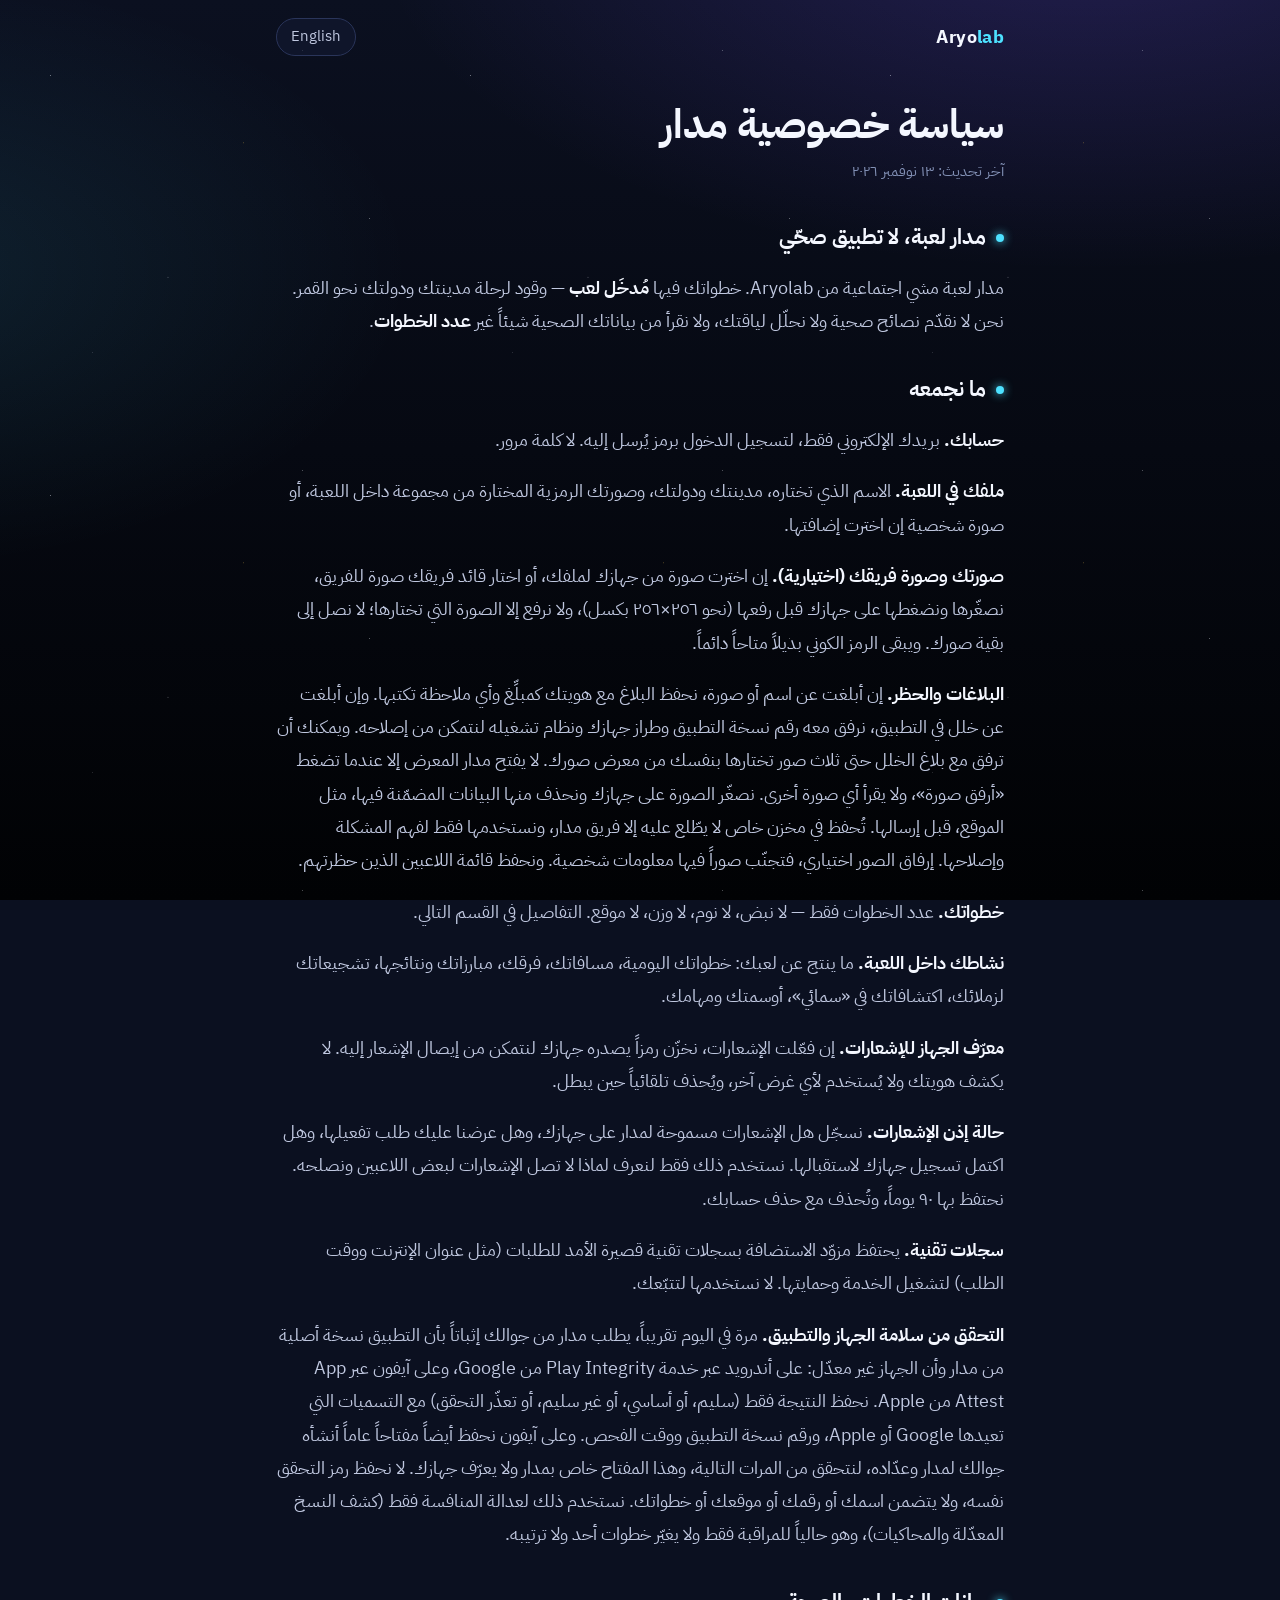
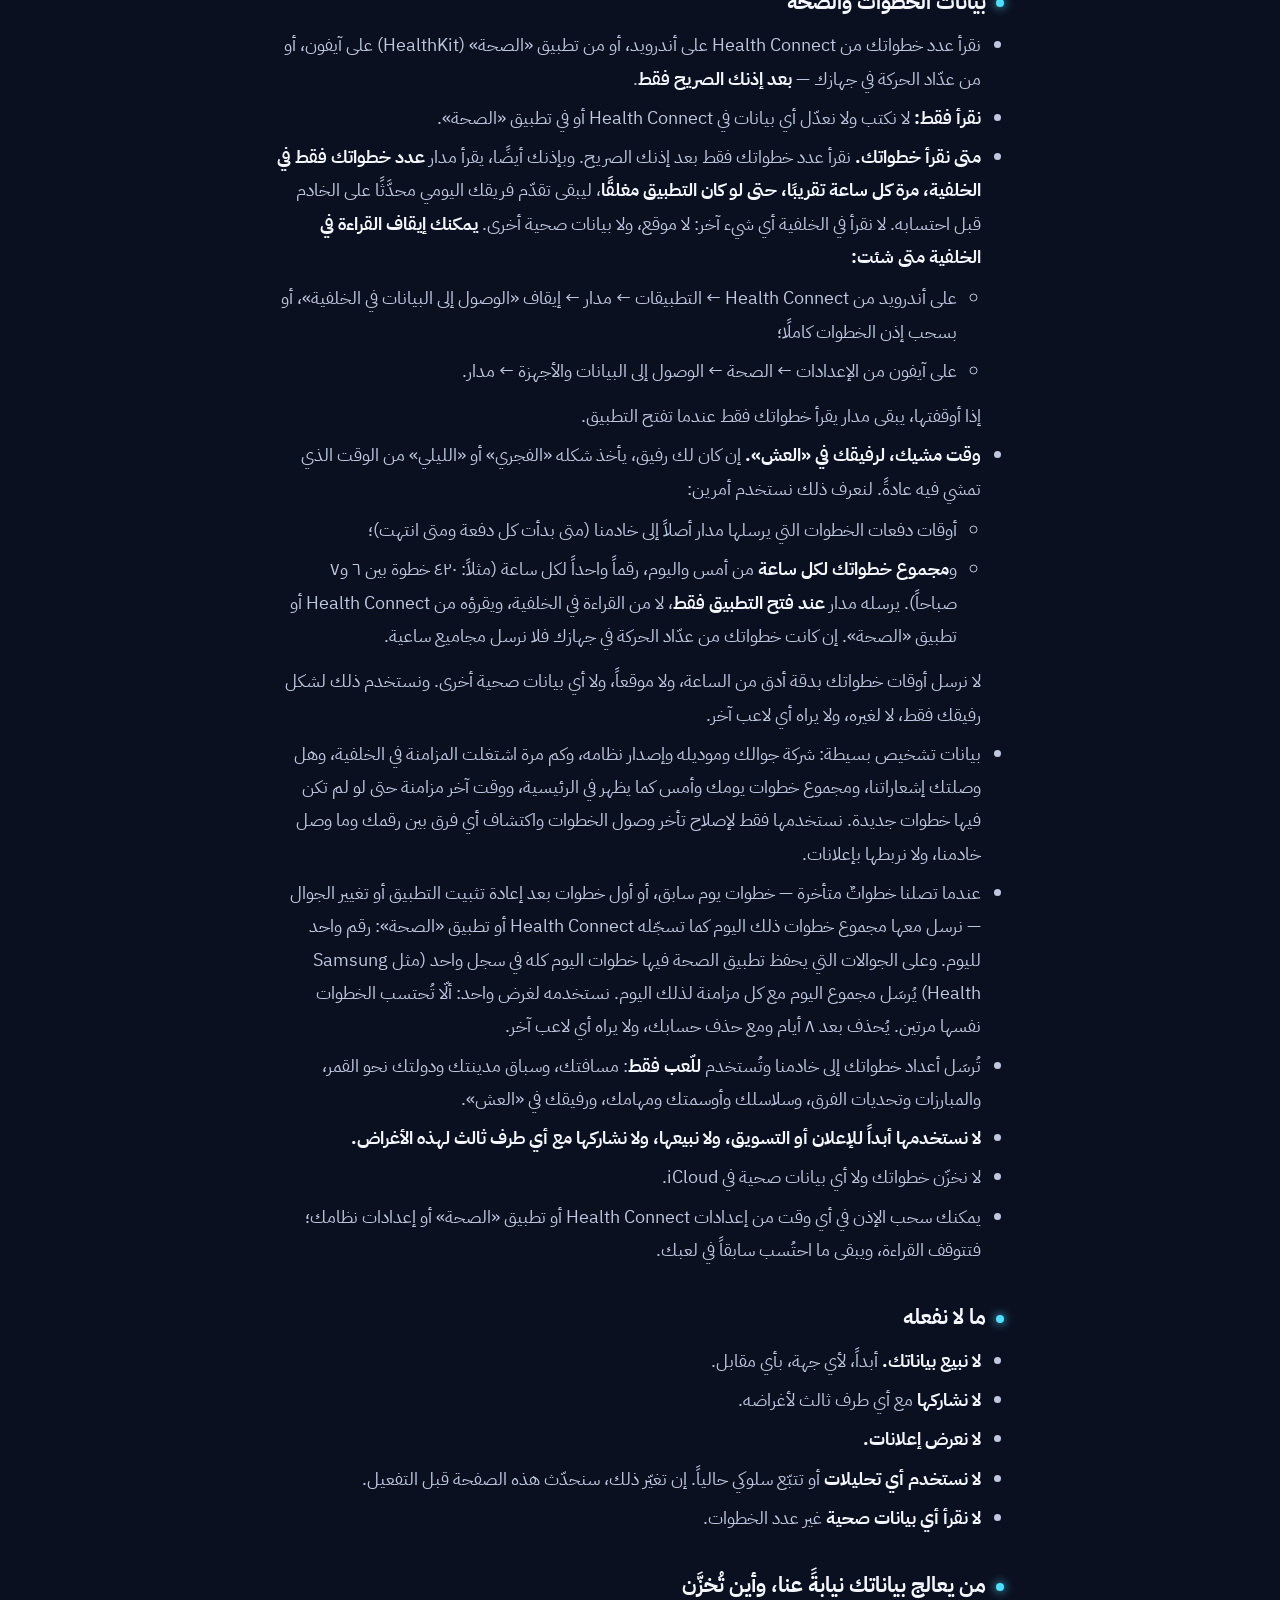
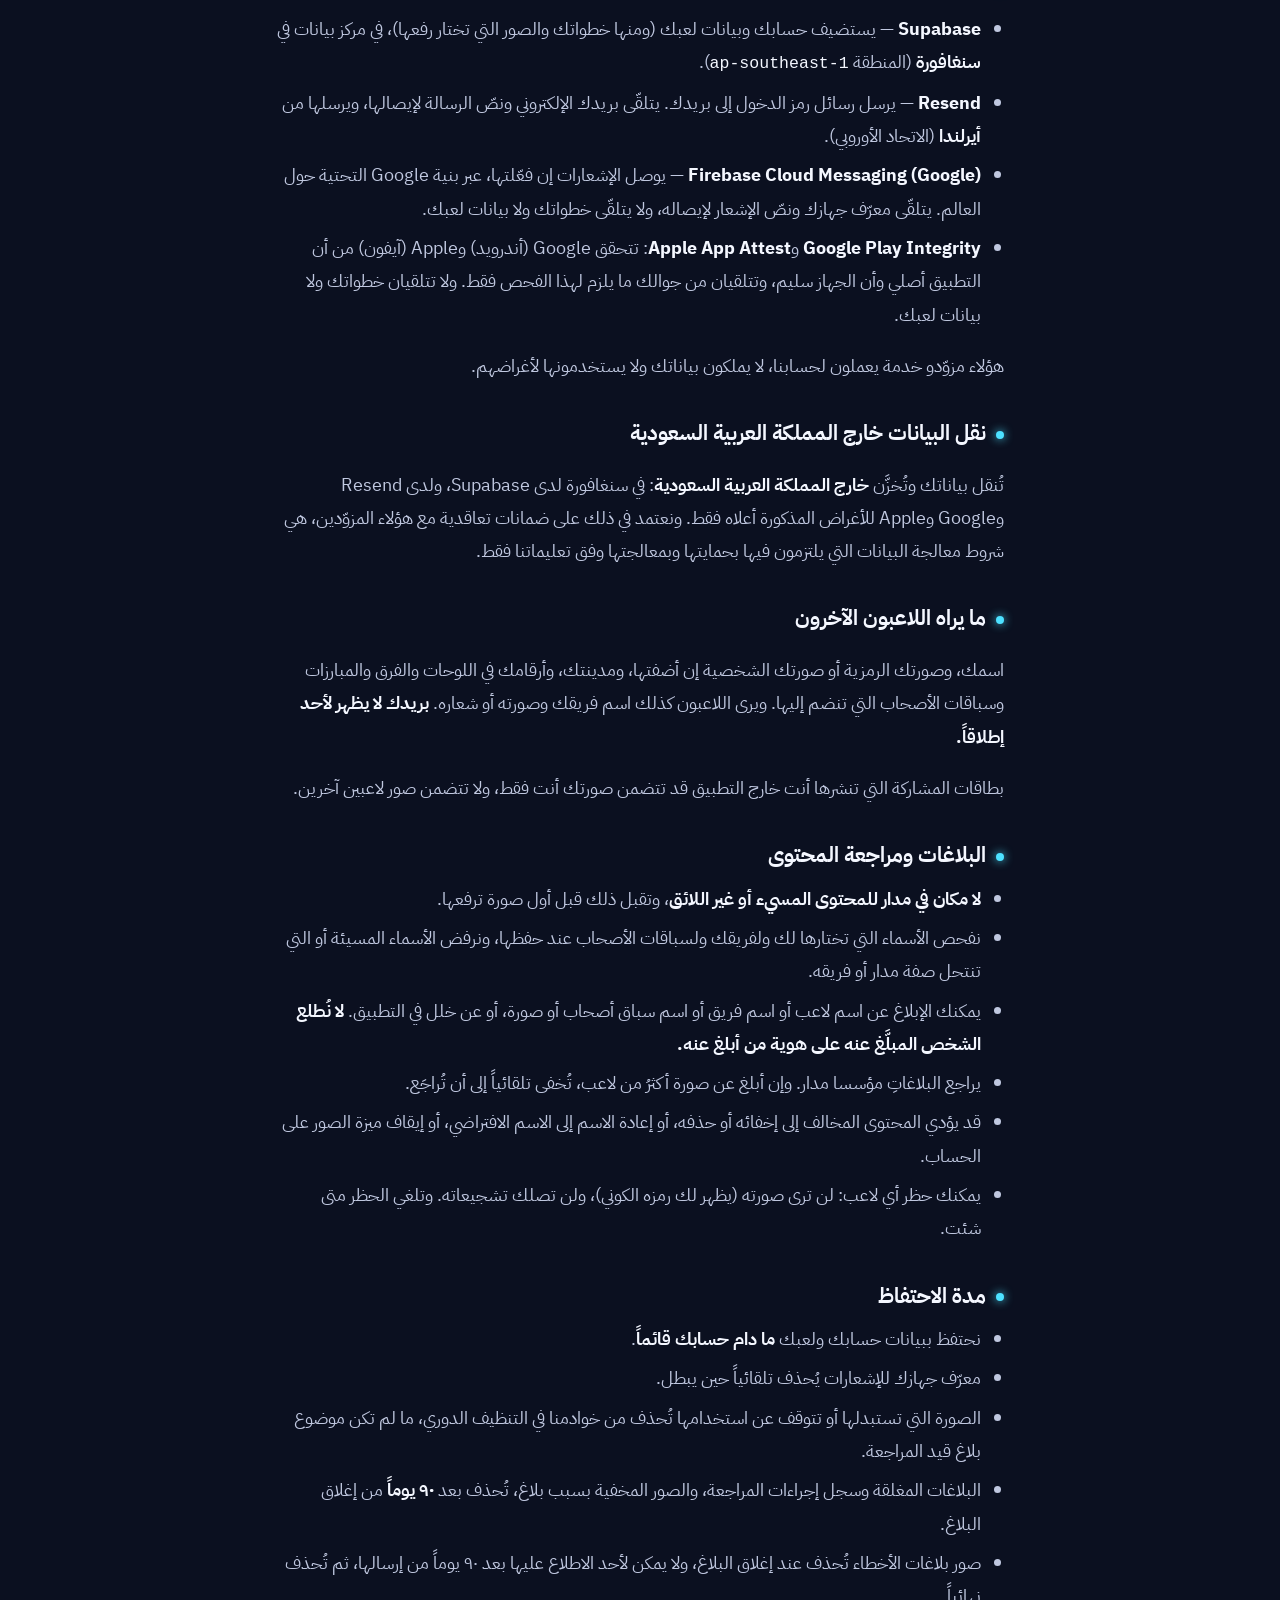
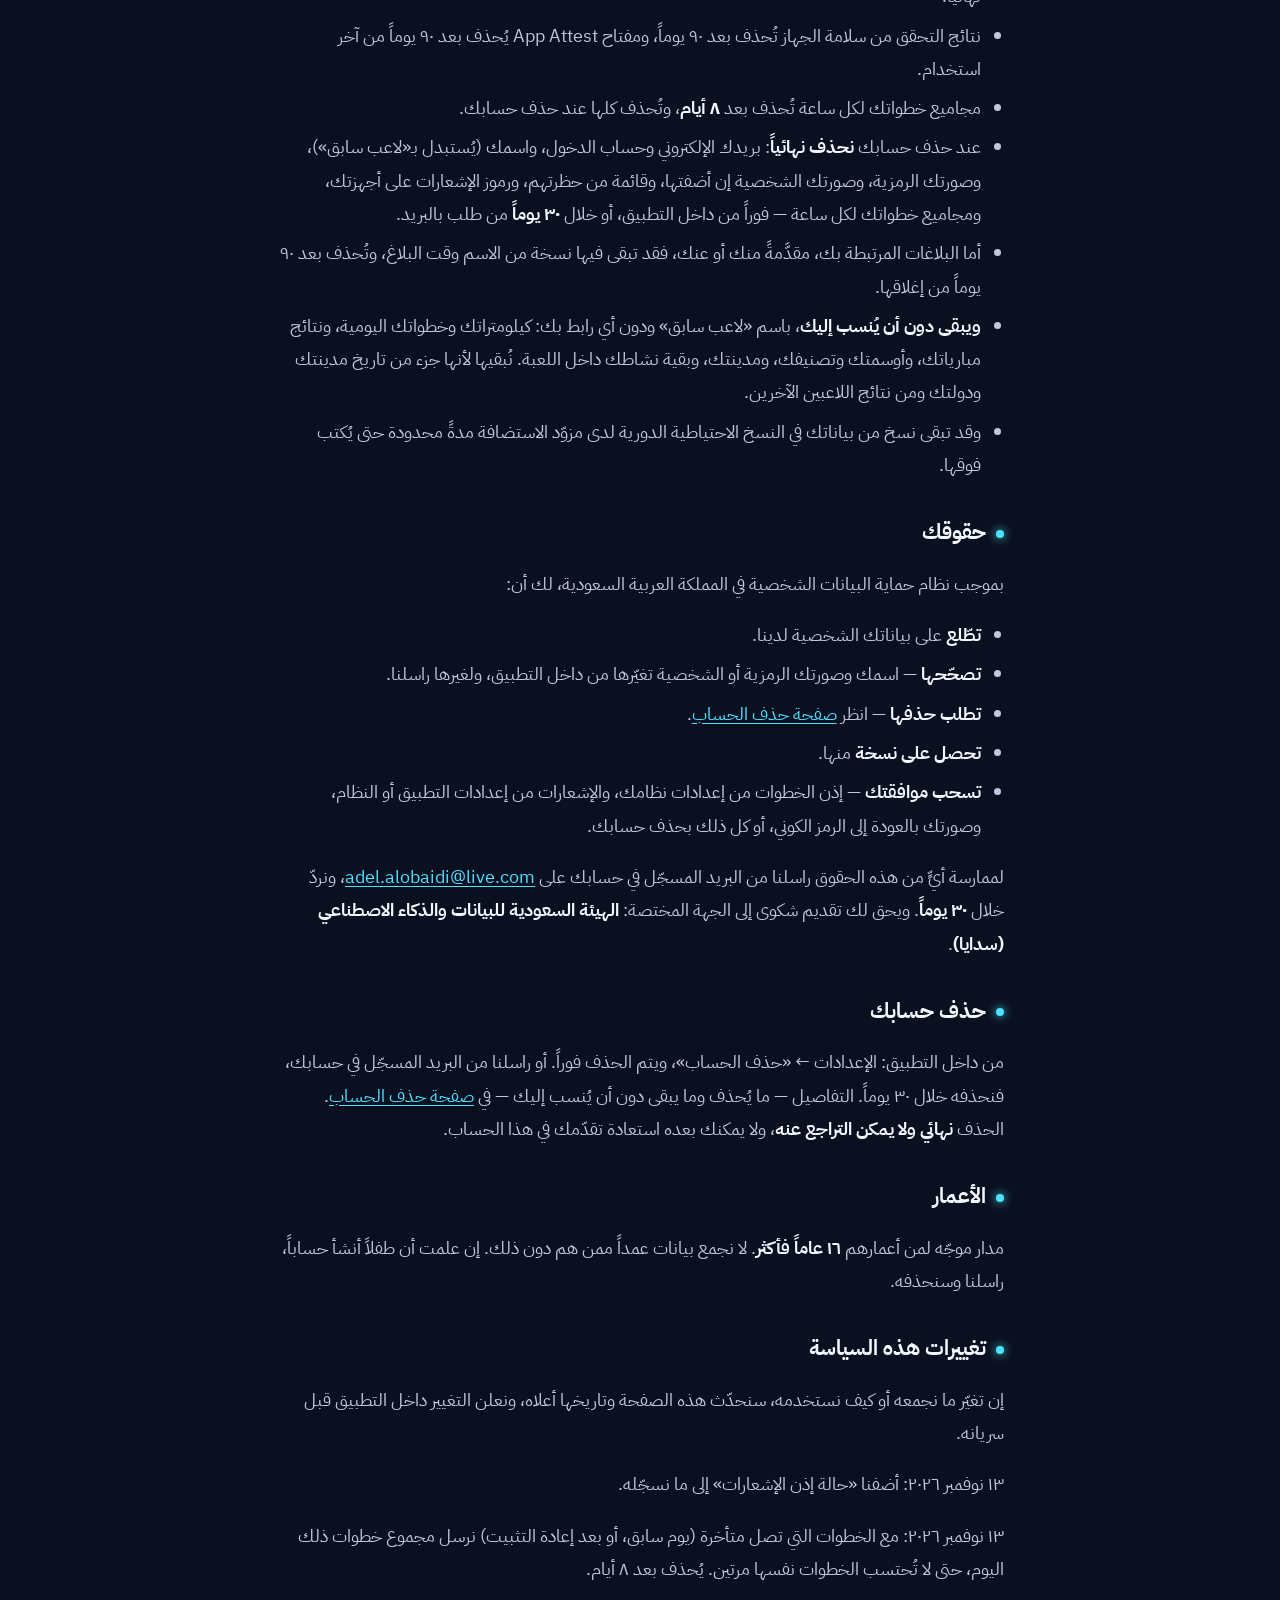
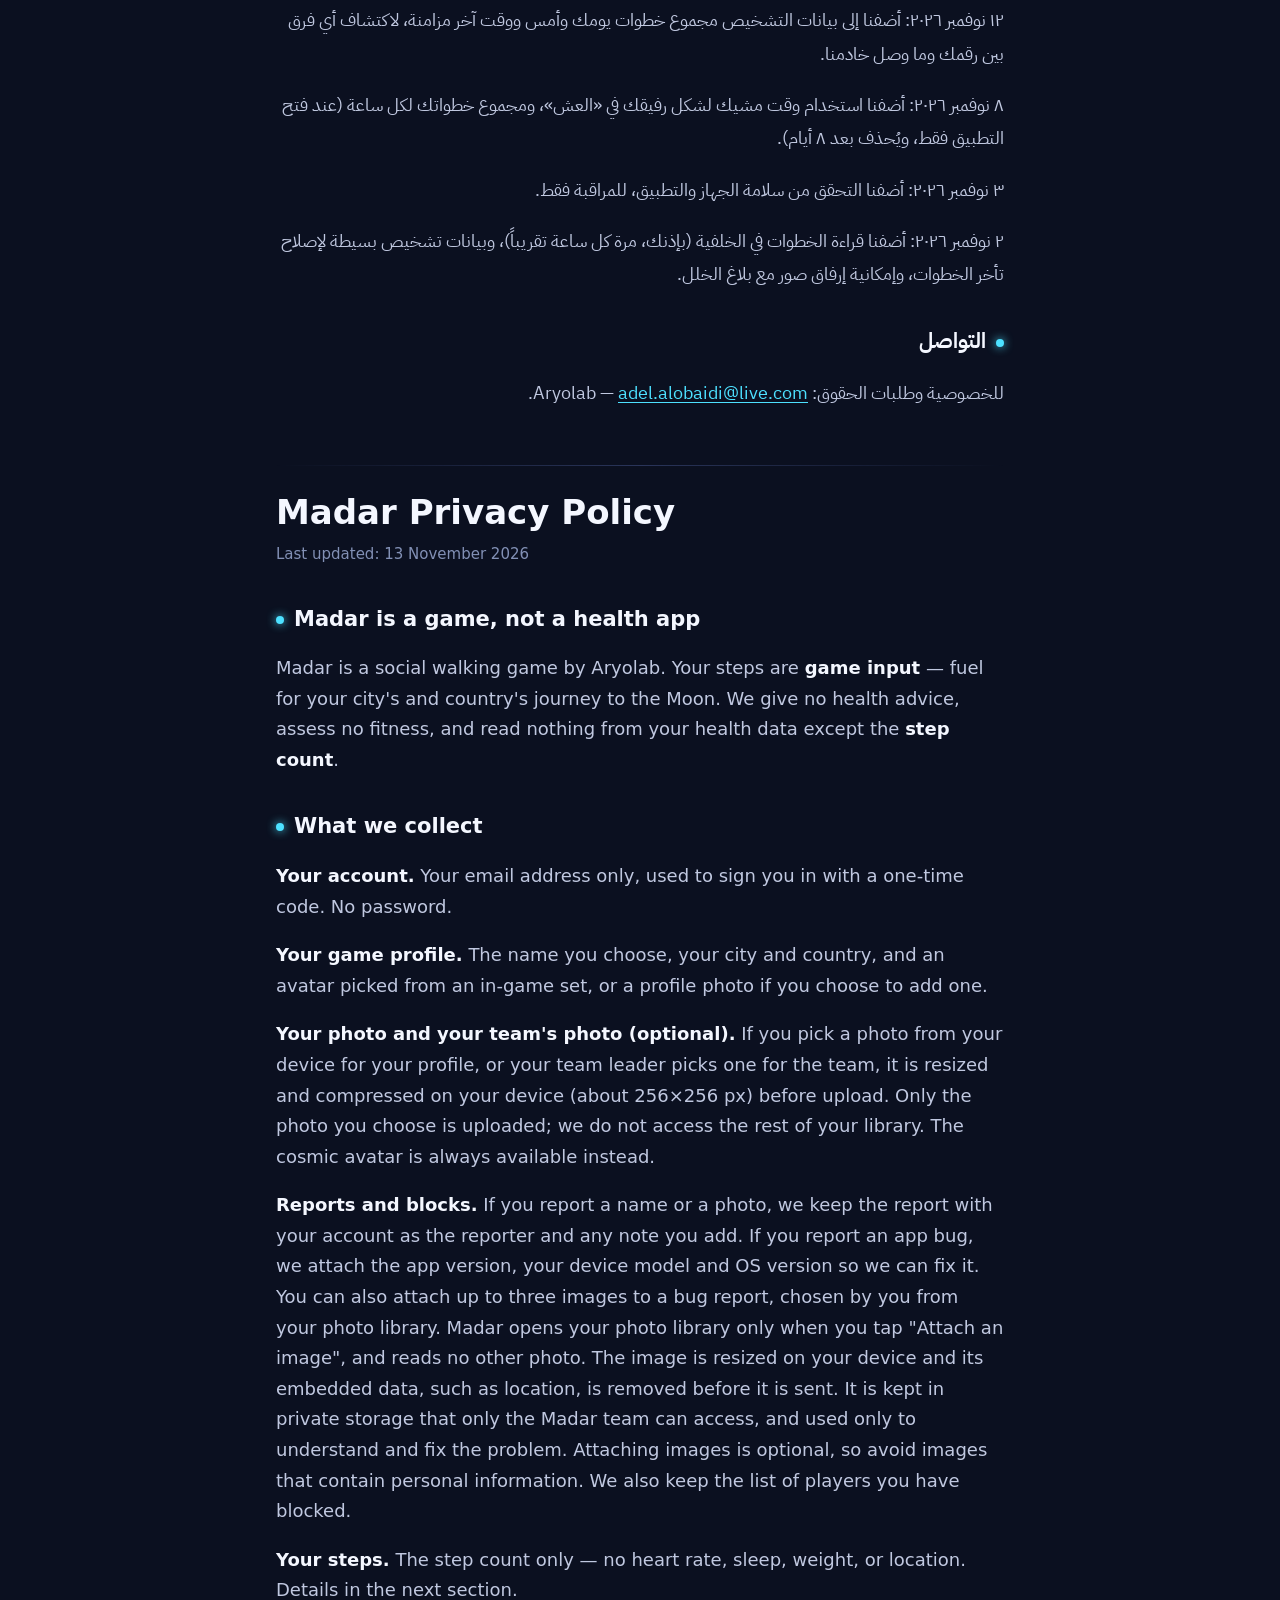
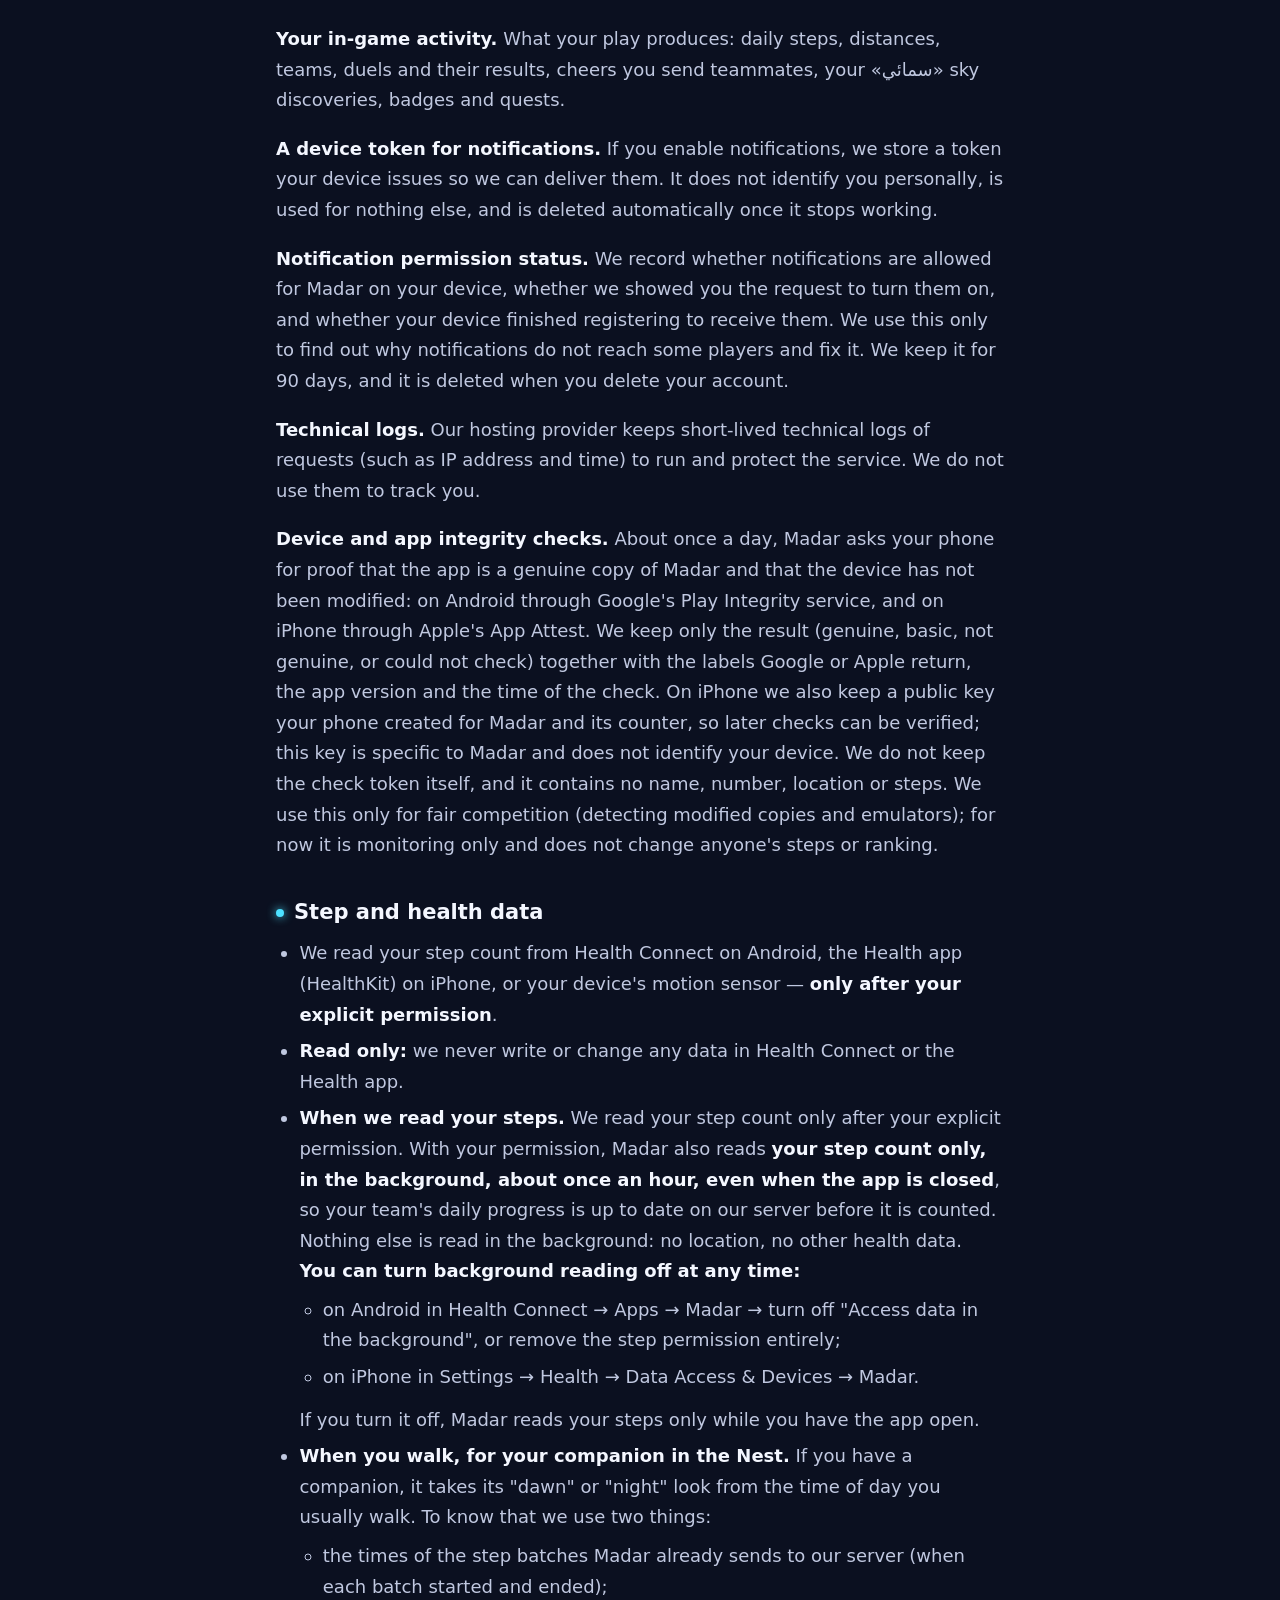
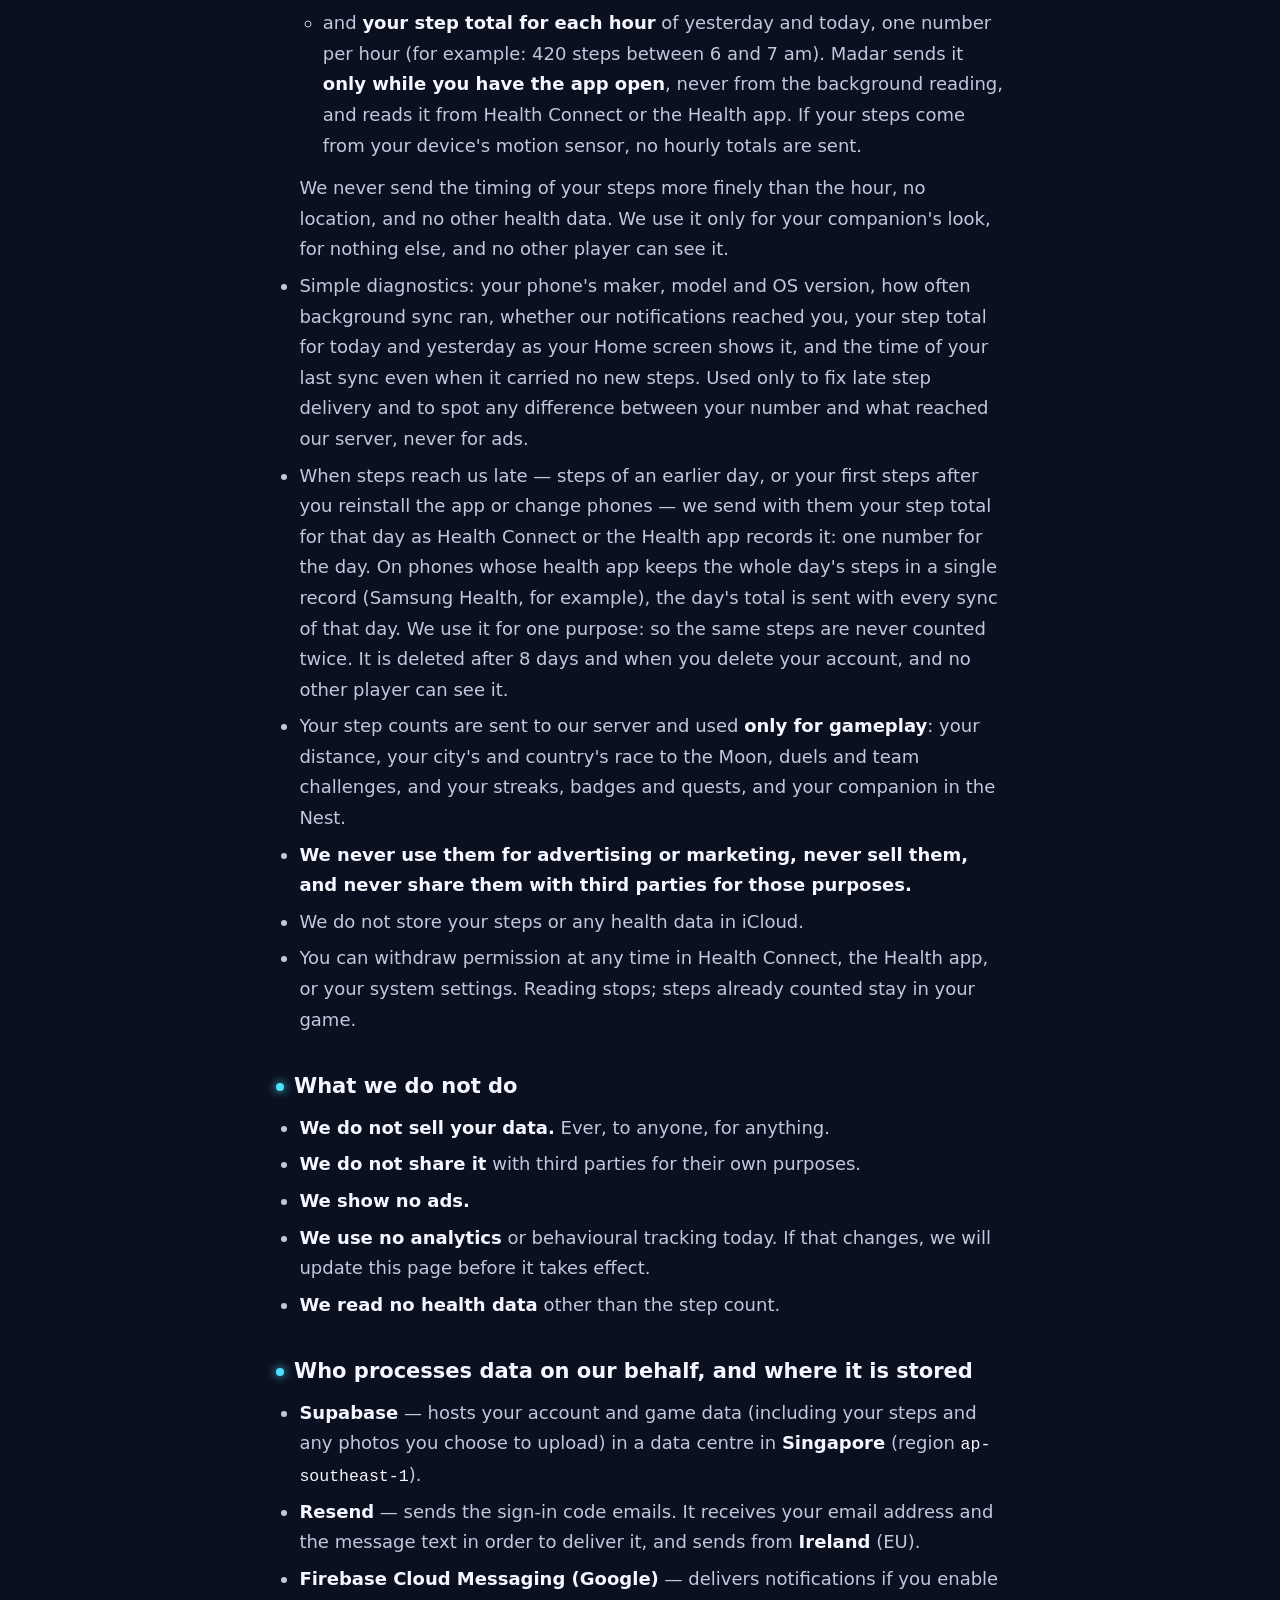
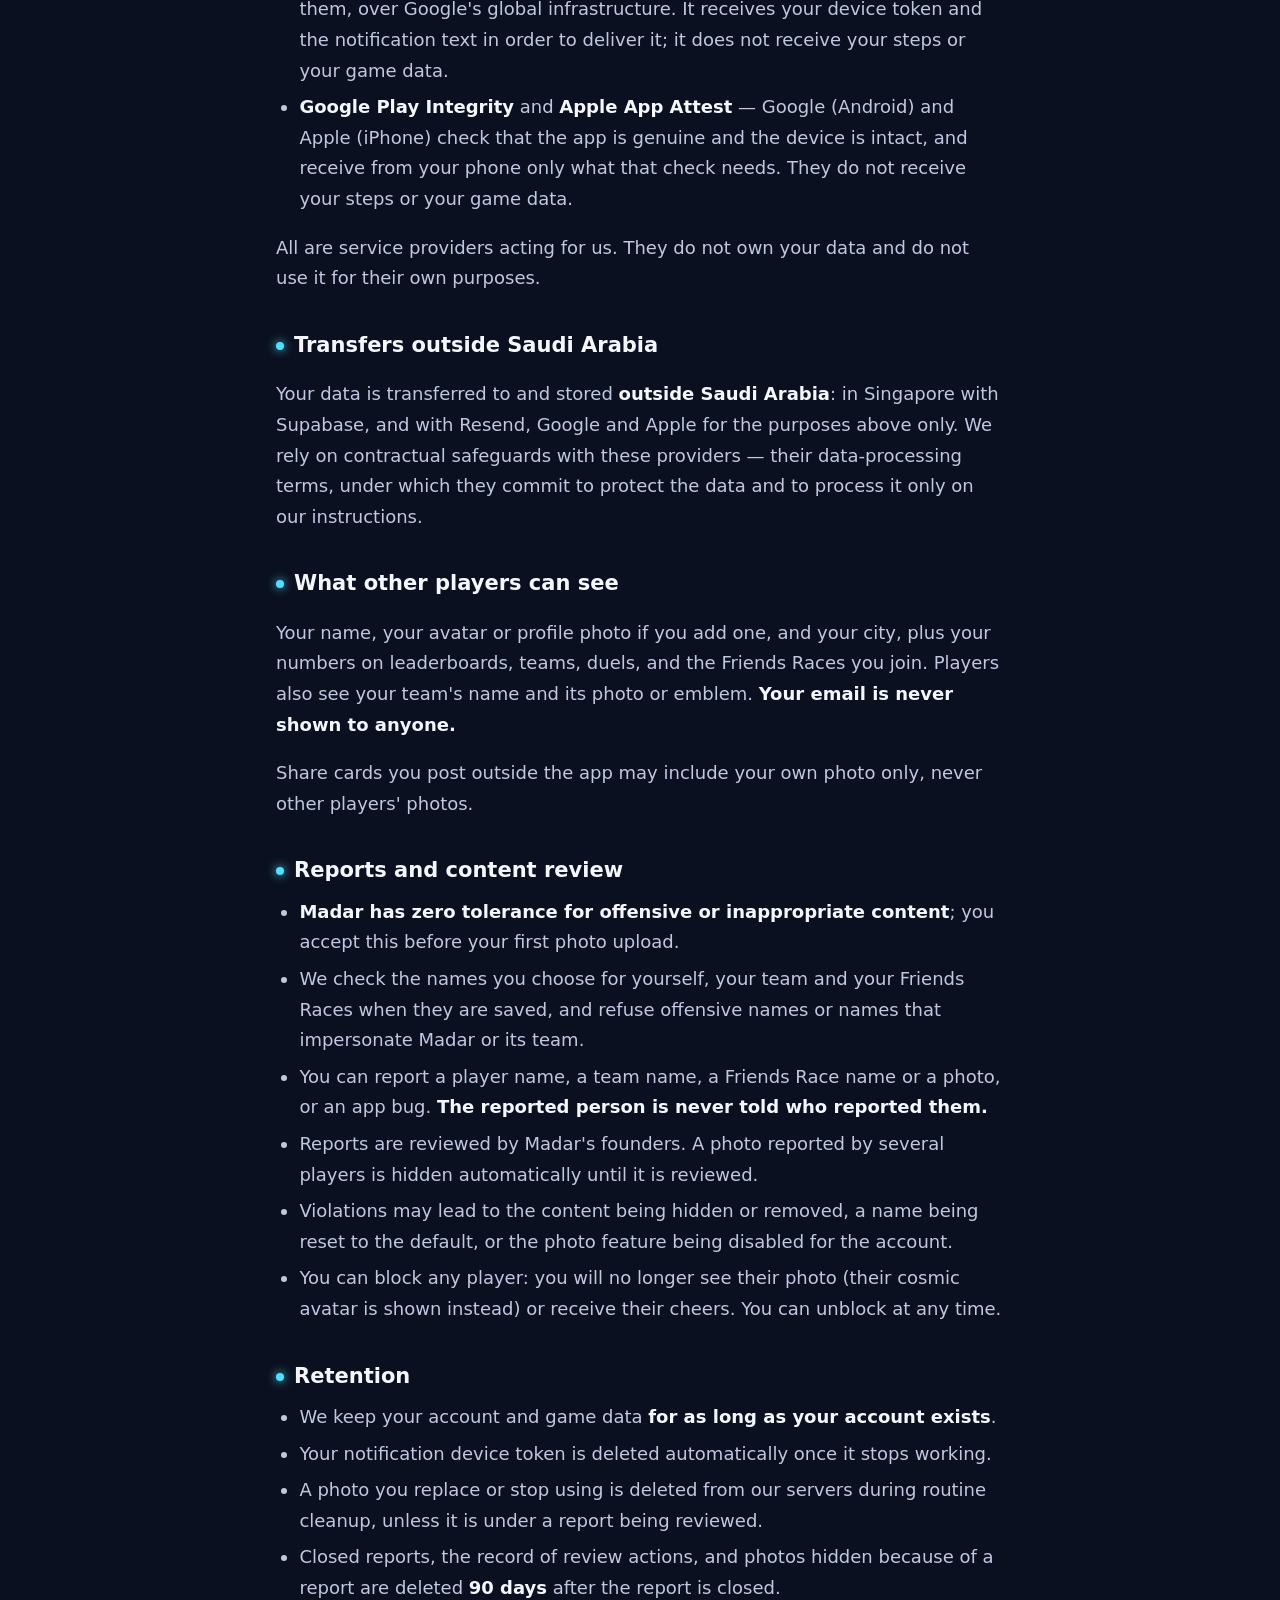
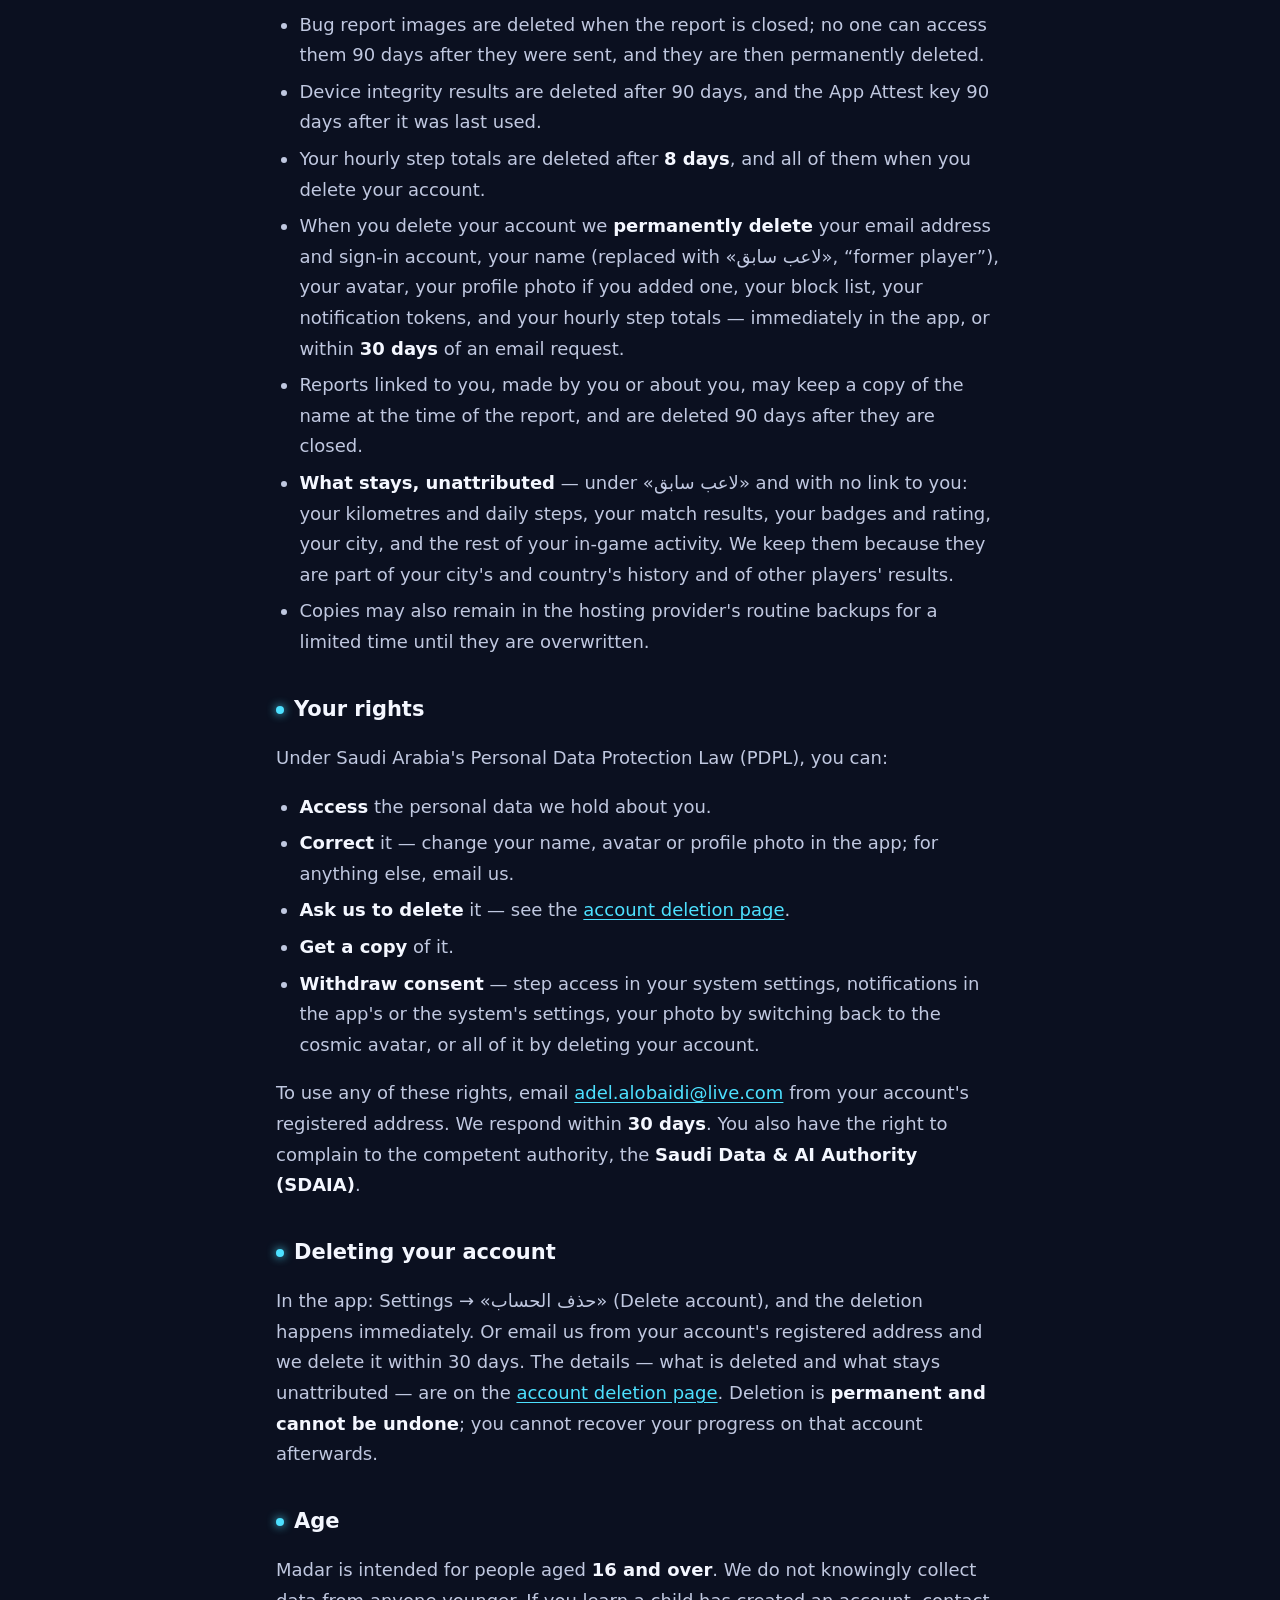
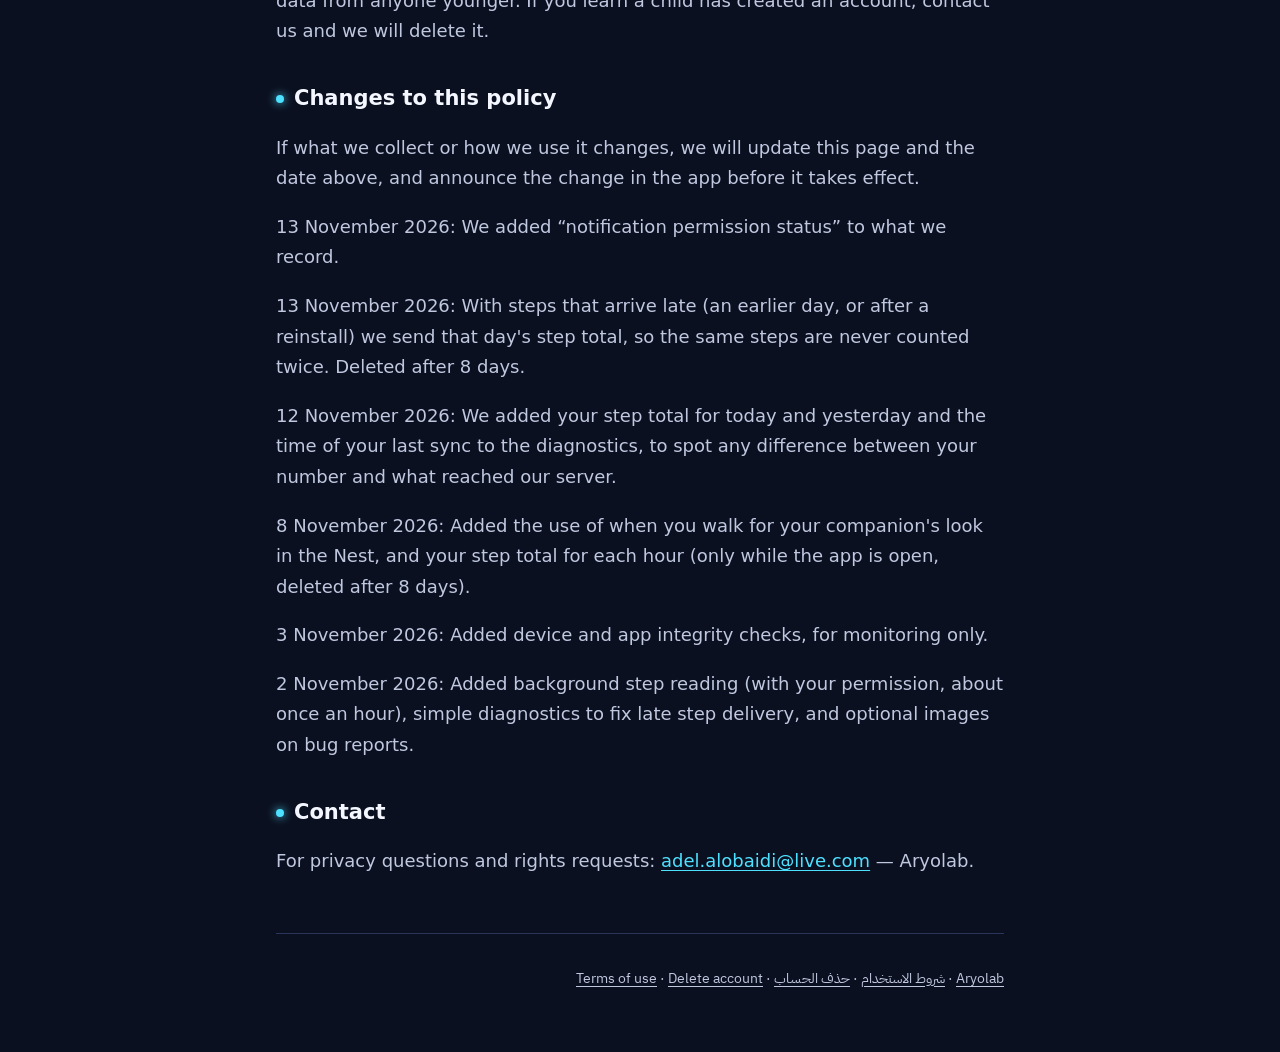
==== commit bb3cbeca: "Madar privacy: the notification permission status — the owner's corrected texts (kept 90 days, delet" ====
--- a/madar/privacy/index.html
+++ b/madar/privacy/index.html
@@ -33,7 +33,7 @@
         <p><strong>خطواتك.</strong> عدد الخطوات فقط — لا نبض، لا نوم، لا وزن، لا موقع. التفاصيل في القسم التالي.</p>
         <p><strong>نشاطك داخل اللعبة.</strong> ما ينتج عن لعبك: خطواتك اليومية، مسافاتك، فرقك، مبارزاتك ونتائجها، تشجيعاتك لزملائك، اكتشافاتك في «سمائي»، أوسمتك ومهامك.</p>
         <p><strong>معرّف الجهاز للإشعارات.</strong> إن فعّلت الإشعارات، نخزّن رمزاً يصدره جهازك لنتمكن من إيصال الإشعار إليه. لا يكشف هويتك ولا يُستخدم لأي غرض آخر، ويُحذف تلقائياً حين يبطل.</p>
-        <p><strong>حالة إذن الإشعارات.</strong> نسجّل هل الإشعارات مسموحة لمدار على جهازك، وهل عرضنا عليك طلب تفعيلها، وهل اكتمل تسجيل جهازك لاستقبالها. نستخدم ذلك فقط لنعرف لماذا لا تصل الإشعارات لبعض اللاعبين ونصلحه، ولنتجنّب تكرار الطلب عليك. تُحذف مع حذف حسابك.</p>
+        <p><strong>حالة إذن الإشعارات.</strong> نسجّل هل الإشعارات مسموحة لمدار على جهازك، وهل عرضنا عليك طلب تفعيلها، وهل اكتمل تسجيل جهازك لاستقبالها. نستخدم ذلك فقط لنعرف لماذا لا تصل الإشعارات لبعض اللاعبين ونصلحه. نحتفظ بها ٩٠ يوماً، وتُحذف مع حذف حسابك.</p>
         <p><strong>سجلات تقنية.</strong> يحتفظ مزوّد الاستضافة بسجلات تقنية قصيرة الأمد للطلبات (مثل عنوان الإنترنت ووقت الطلب) لتشغيل الخدمة وحمايتها. لا نستخدمها لتتبّعك.</p>
         <p><strong>التحقق من سلامة الجهاز والتطبيق.</strong> مرة في اليوم تقريباً، يطلب مدار من جوالك إثباتاً بأن التطبيق نسخة أصلية من مدار وأن الجهاز غير معدّل: على أندرويد عبر خدمة <span lang="en">Play Integrity</span> من <span lang="en">Google</span>، وعلى آيفون عبر <span lang="en">App Attest</span> من <span lang="en">Apple</span>. نحفظ النتيجة فقط (سليم، أو أساسي، أو غير سليم، أو تعذّر التحقق) مع التسميات التي تعيدها <span lang="en">Google</span> أو <span lang="en">Apple</span>، ورقم نسخة التطبيق ووقت الفحص. وعلى آيفون نحفظ أيضاً مفتاحاً عاماً أنشأه جوالك لمدار وعدّاده، لنتحقق من المرات التالية، وهذا المفتاح خاص بمدار ولا يعرّف جهازك. لا نحفظ رمز التحقق نفسه، ولا يتضمن اسمك أو رقمك أو موقعك أو خطواتك. نستخدم ذلك لعدالة المنافسة فقط (كشف النسخ المعدّلة والمحاكيات)، وهو حالياً للمراقبة فقط ولا يغيّر خطوات أحد ولا ترتيبه.</p>
 
@@ -159,7 +159,7 @@
         <p><strong>Your steps.</strong> The step count only — no heart rate, sleep, weight, or location. Details in the next section.</p>
         <p><strong>Your in-game activity.</strong> What your play produces: daily steps, distances, teams, duels and their results, cheers you send teammates, your «سمائي» sky discoveries, badges and quests.</p>
         <p><strong>A device token for notifications.</strong> If you enable notifications, we store a token your device issues so we can deliver them. It does not identify you personally, is used for nothing else, and is deleted automatically once it stops working.</p>
-        <p><strong>Notification permission status.</strong> We record whether notifications are allowed for Madar on your device, whether we showed you the request to turn them on, and whether your device finished registering to receive them. We use this only to find out why notifications do not reach some players and fix it, and to avoid asking you again. It is deleted when you delete your account.</p>
+        <p><strong>Notification permission status.</strong> We record whether notifications are allowed for Madar on your device, whether we showed you the request to turn them on, and whether your device finished registering to receive them. We use this only to find out why notifications do not reach some players and fix it. We keep it for 90 days, and it is deleted when you delete your account.</p>
         <p><strong>Technical logs.</strong> Our hosting provider keeps short-lived technical logs of requests (such as IP address and time) to run and protect the service. We do not use them to track you.</p>
         <p><strong>Device and app integrity checks.</strong> About once a day, Madar asks your phone for proof that the app is a genuine copy of Madar and that the device has not been modified: on Android through Google's Play Integrity service, and on iPhone through Apple's App Attest. We keep only the result (genuine, basic, not genuine, or could not check) together with the labels Google or Apple return, the app version and the time of the check. On iPhone we also keep a public key your phone created for Madar and its counter, so later checks can be verified; this key is specific to Madar and does not identify your device. We do not keep the check token itself, and it contains no name, number, location or steps. We use this only for fair competition (detecting modified copies and emulators); for now it is monitoring only and does not change anyone's steps or ranking.</p>
 
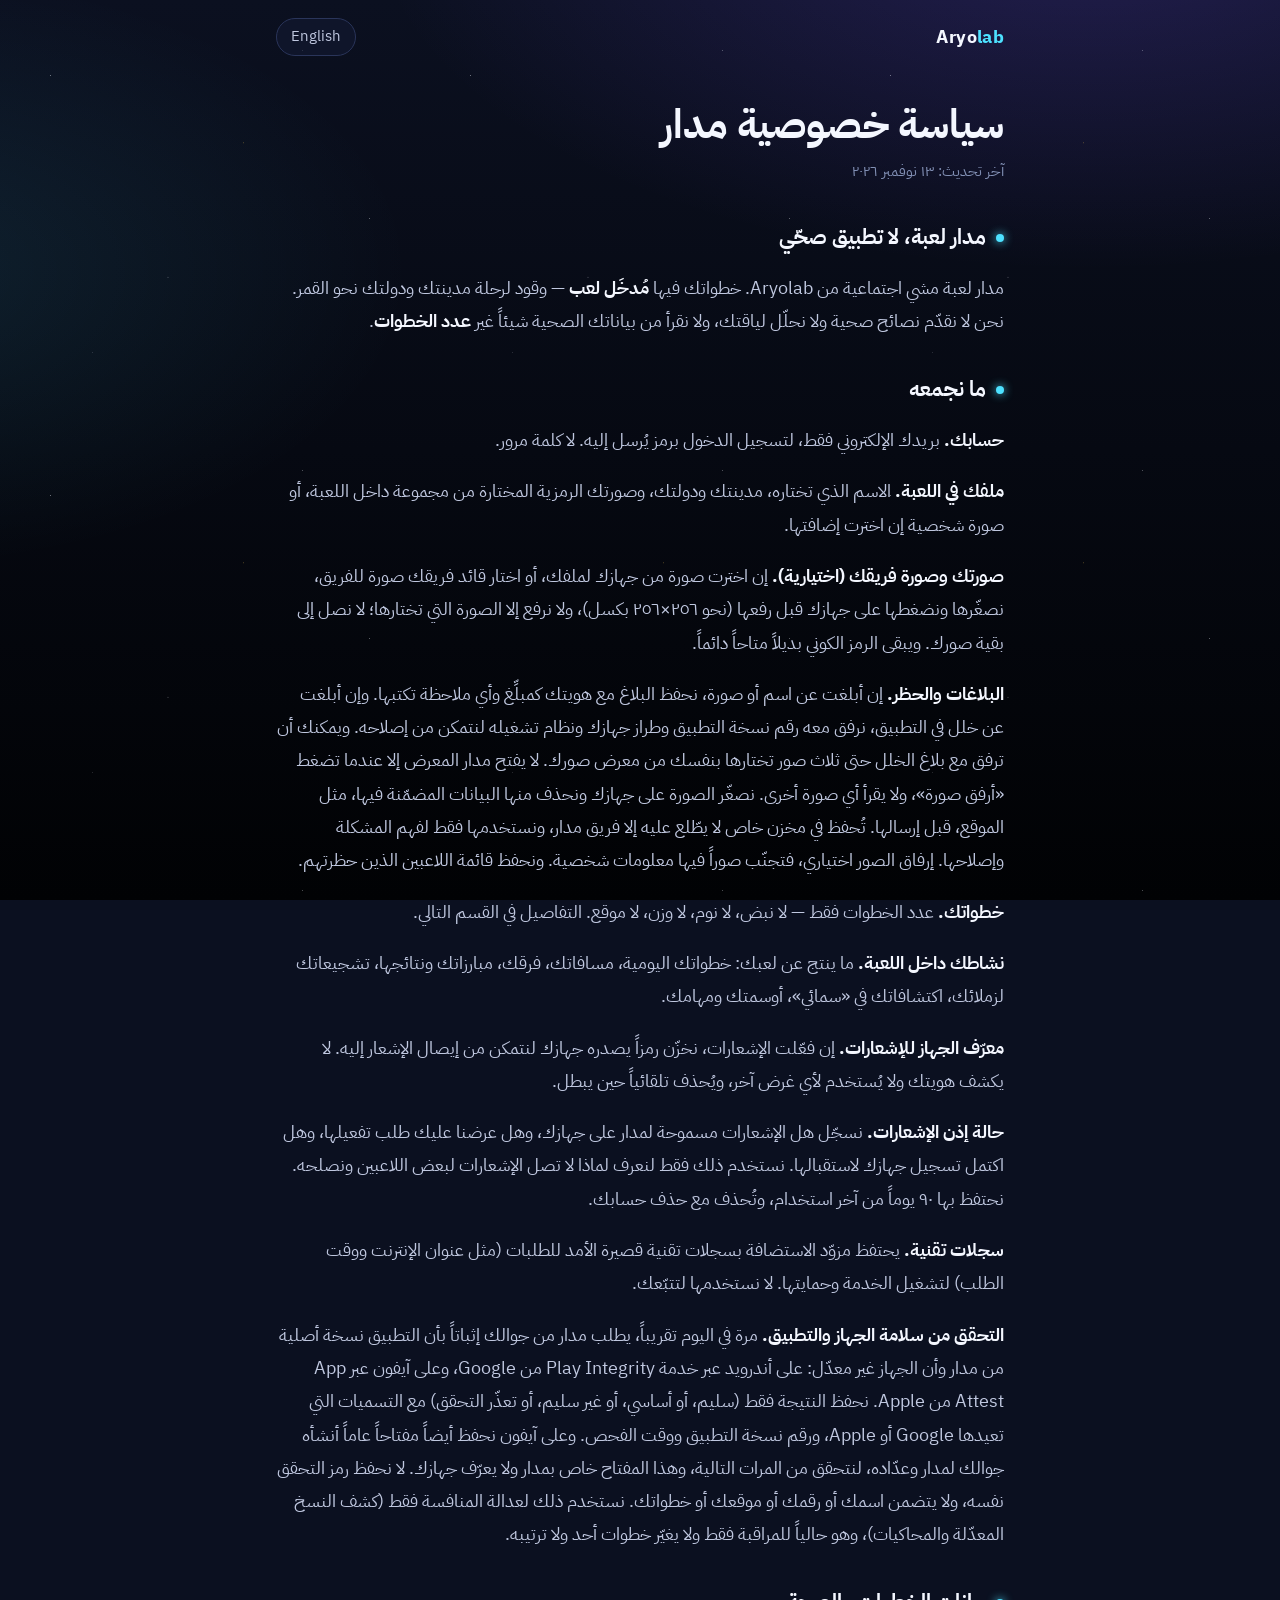
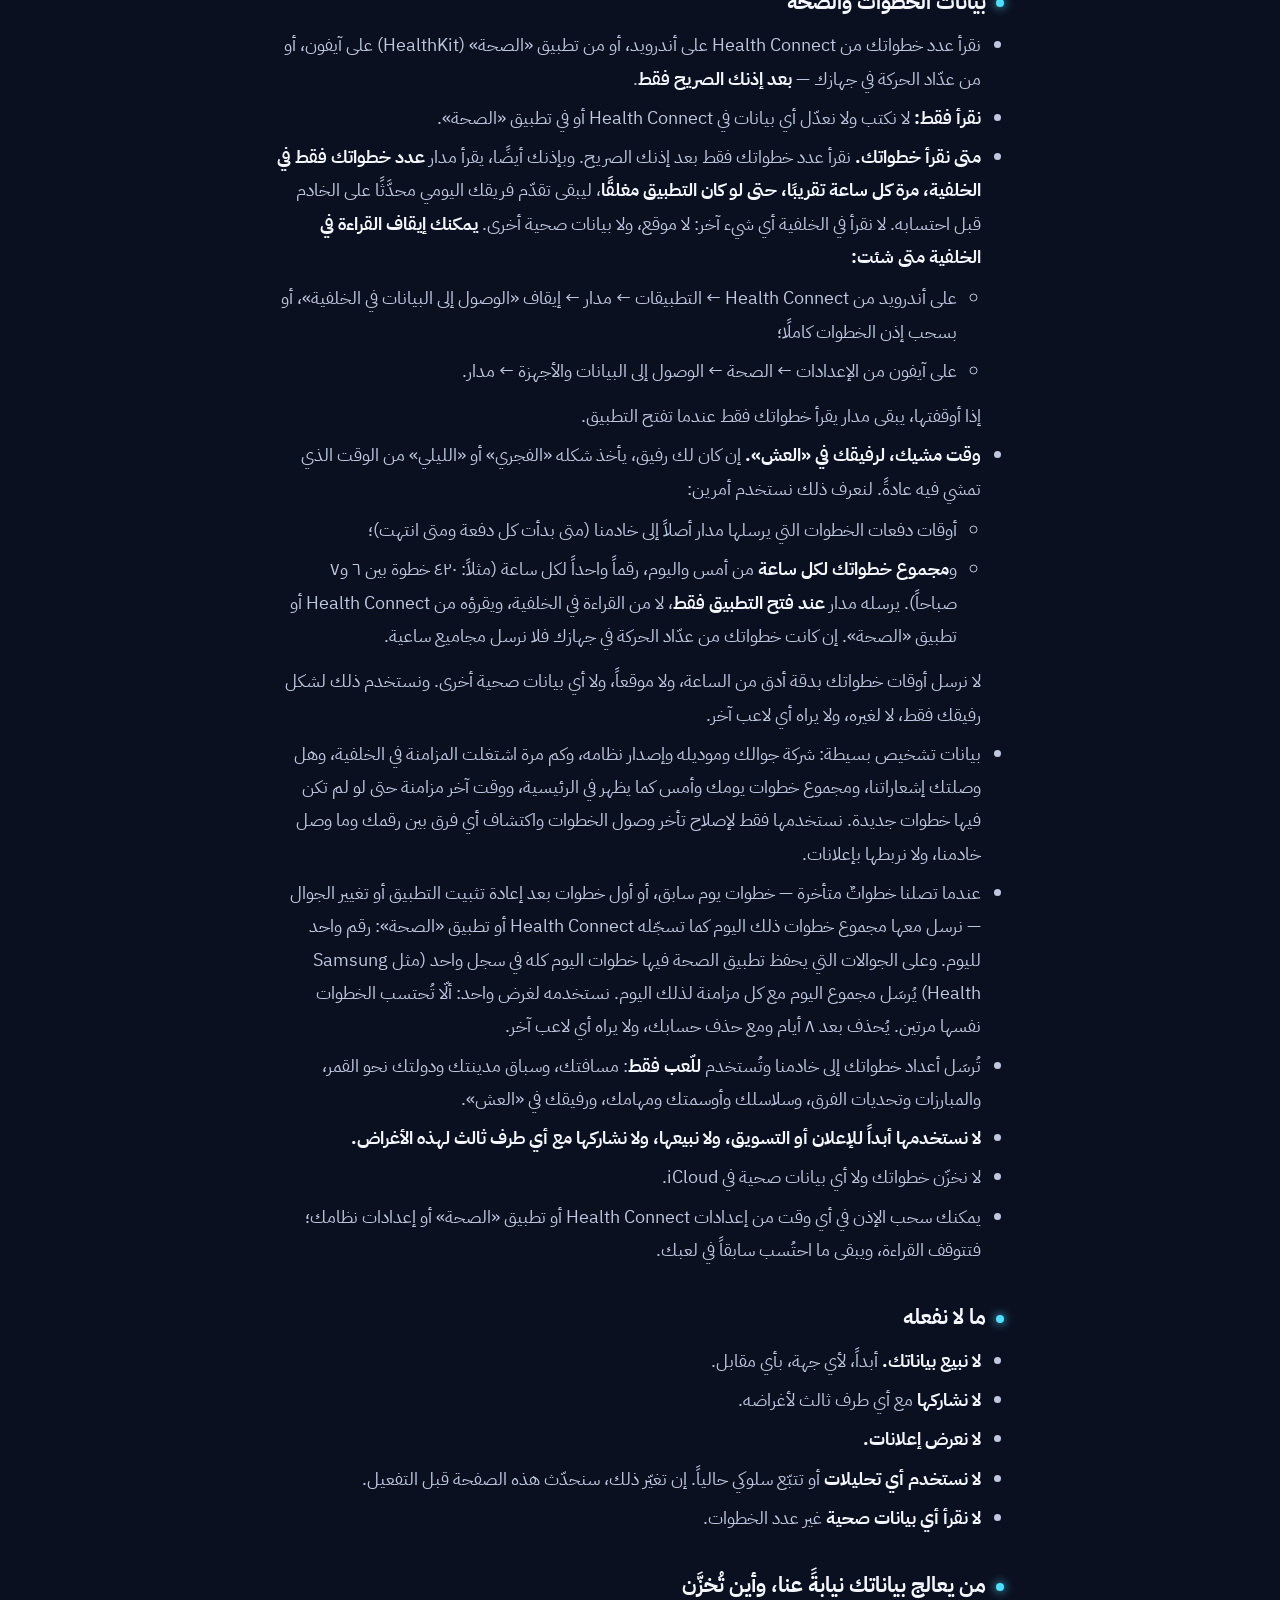
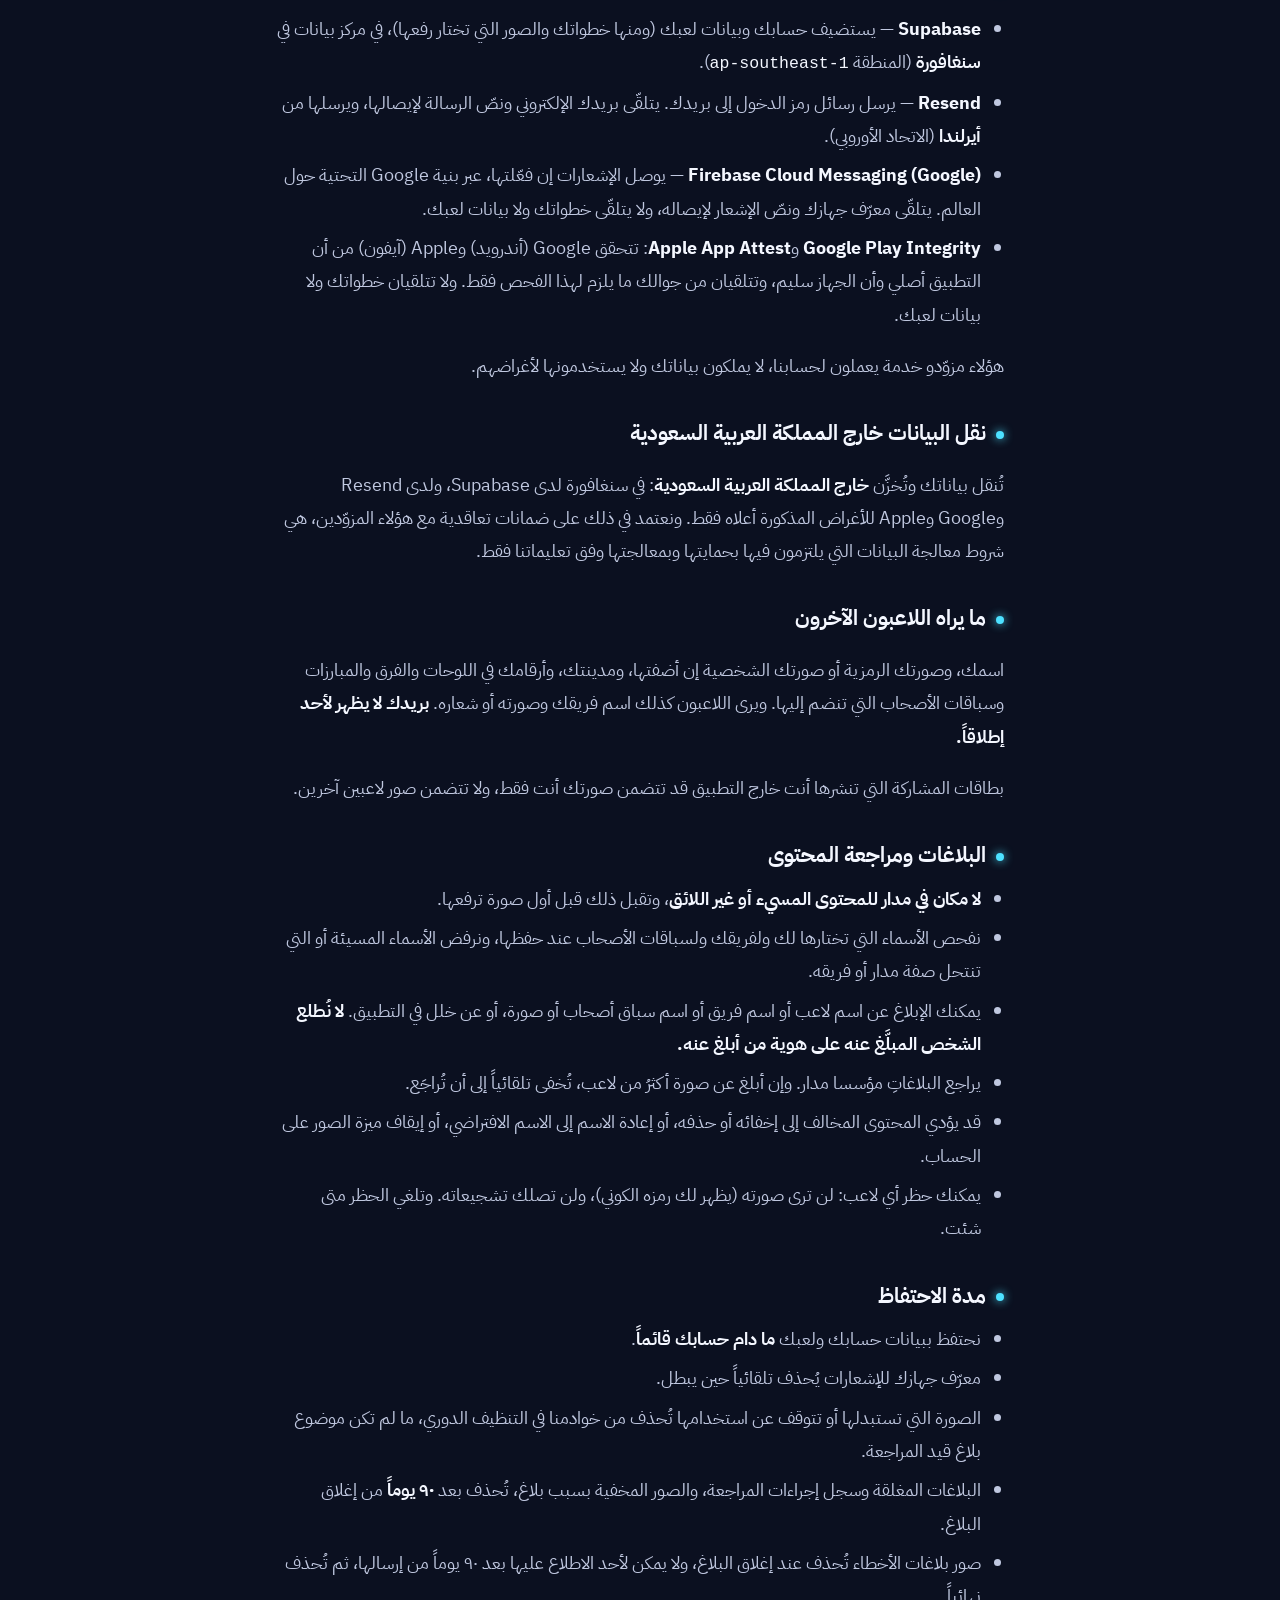
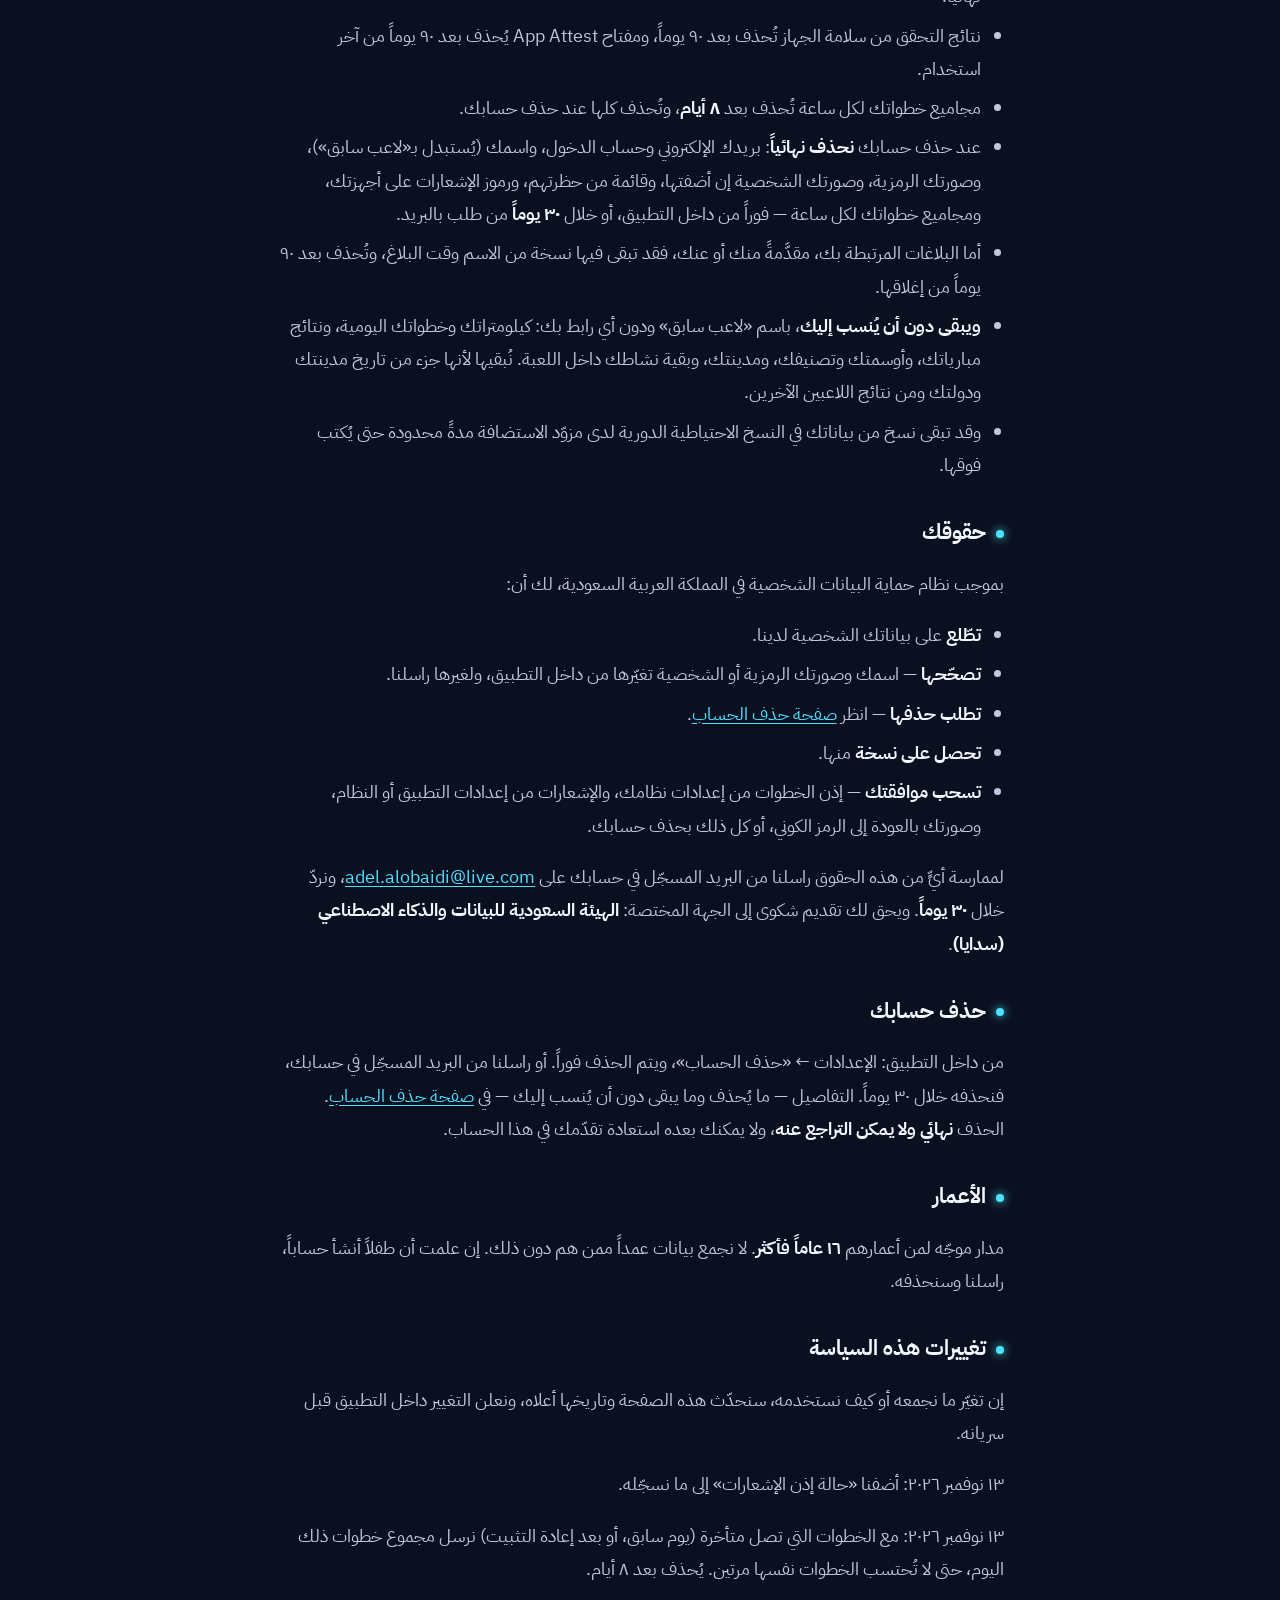
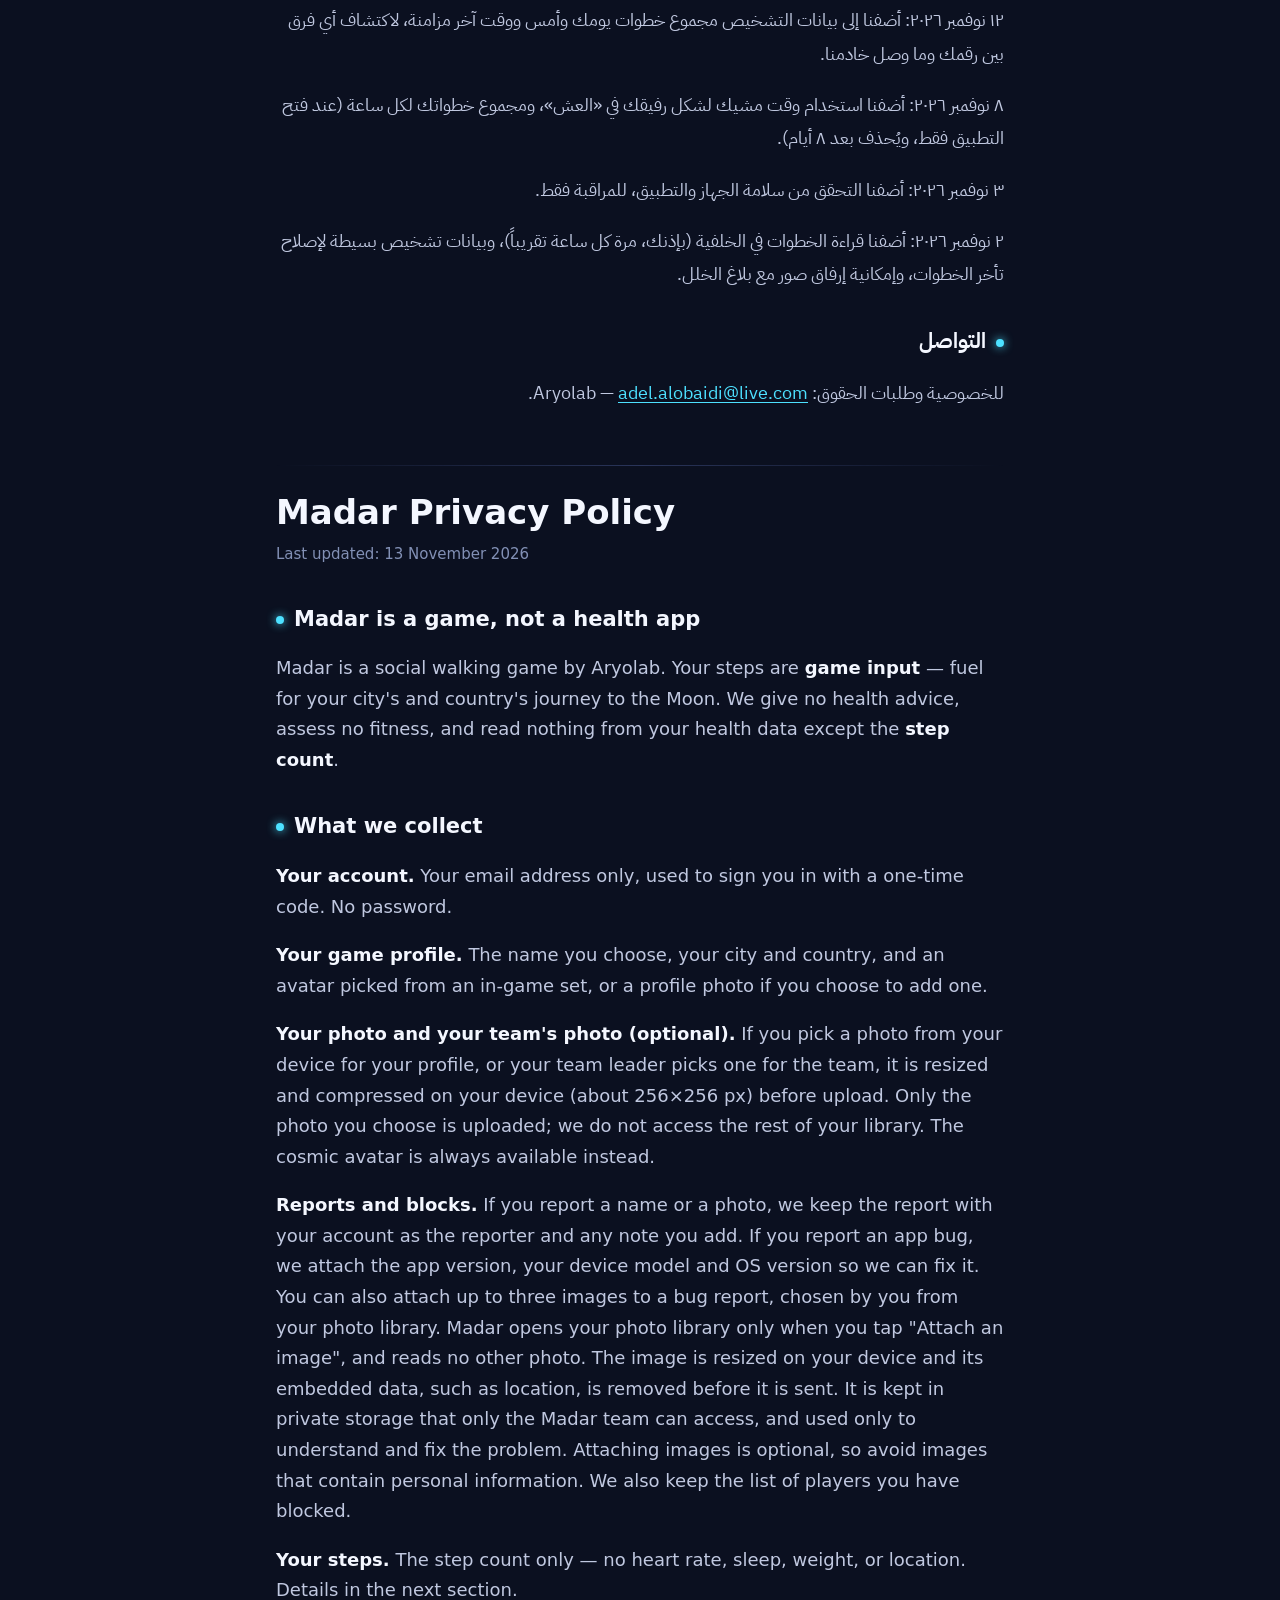
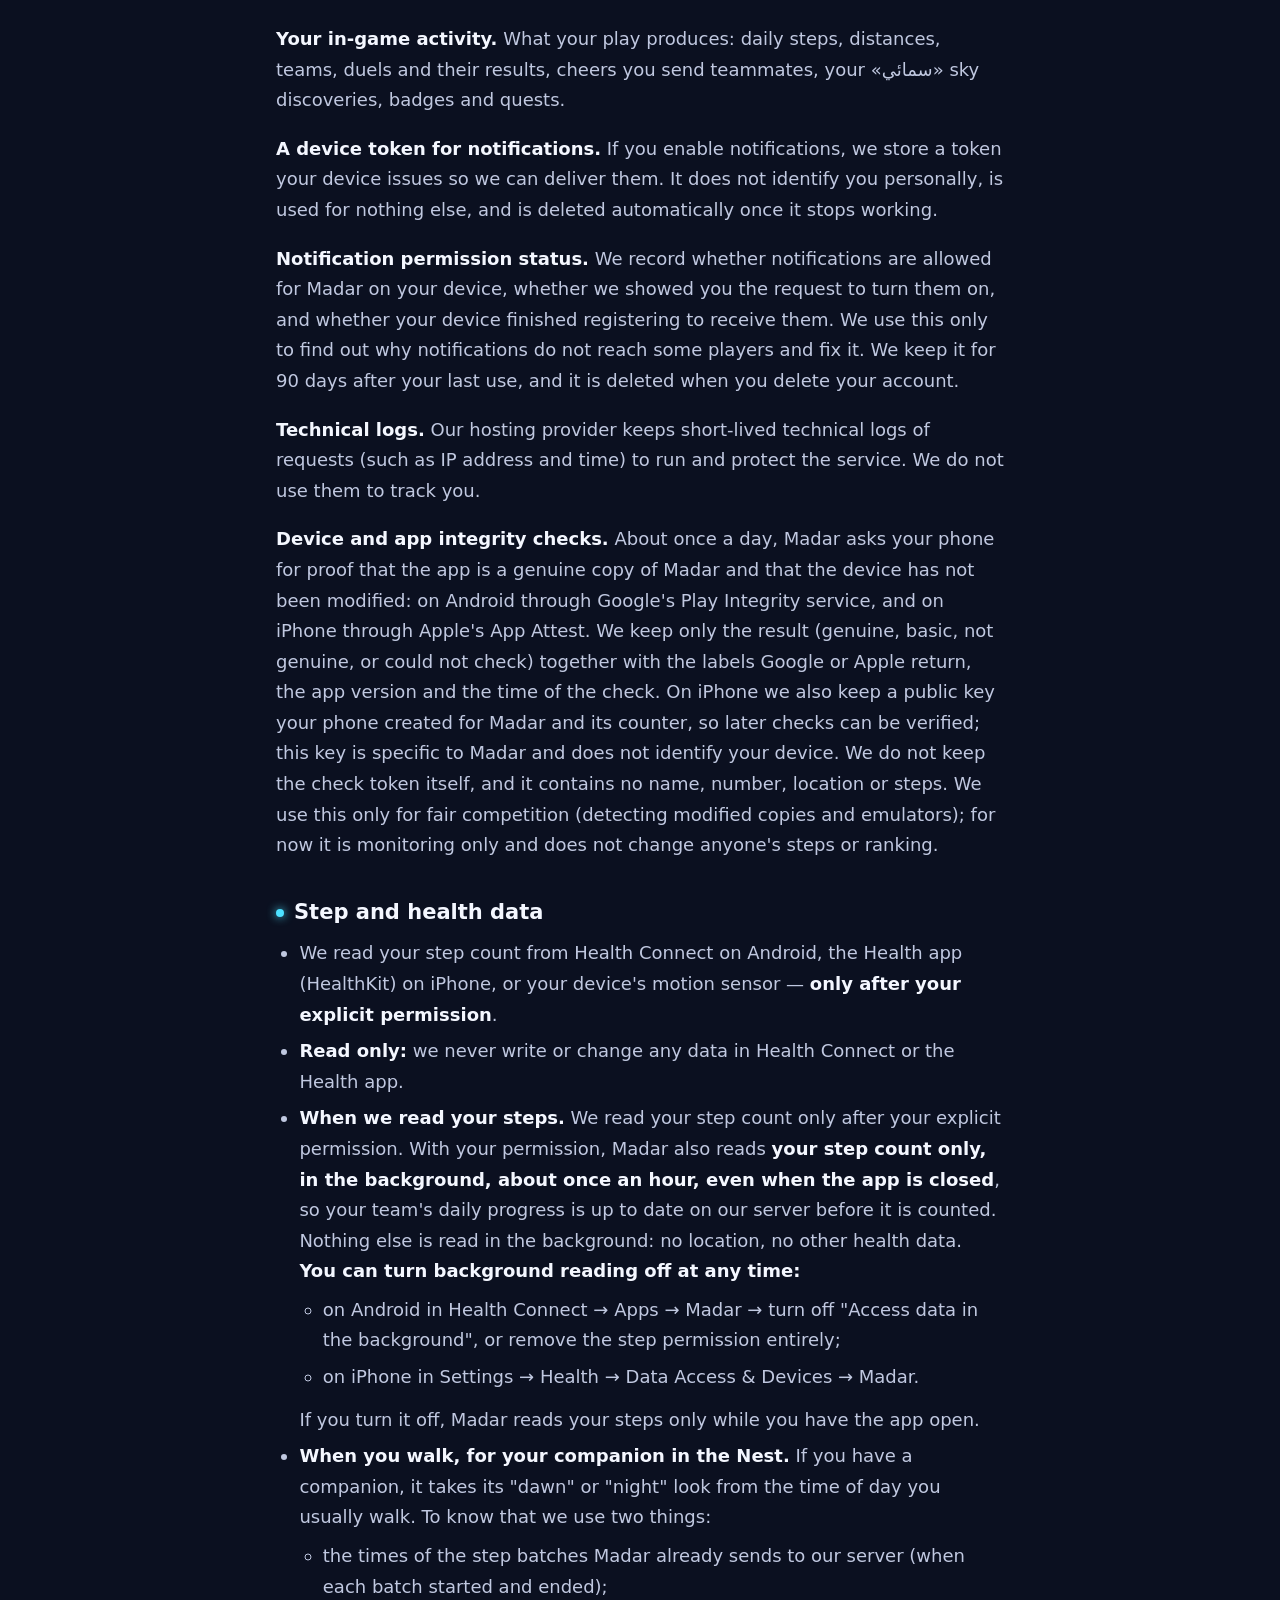
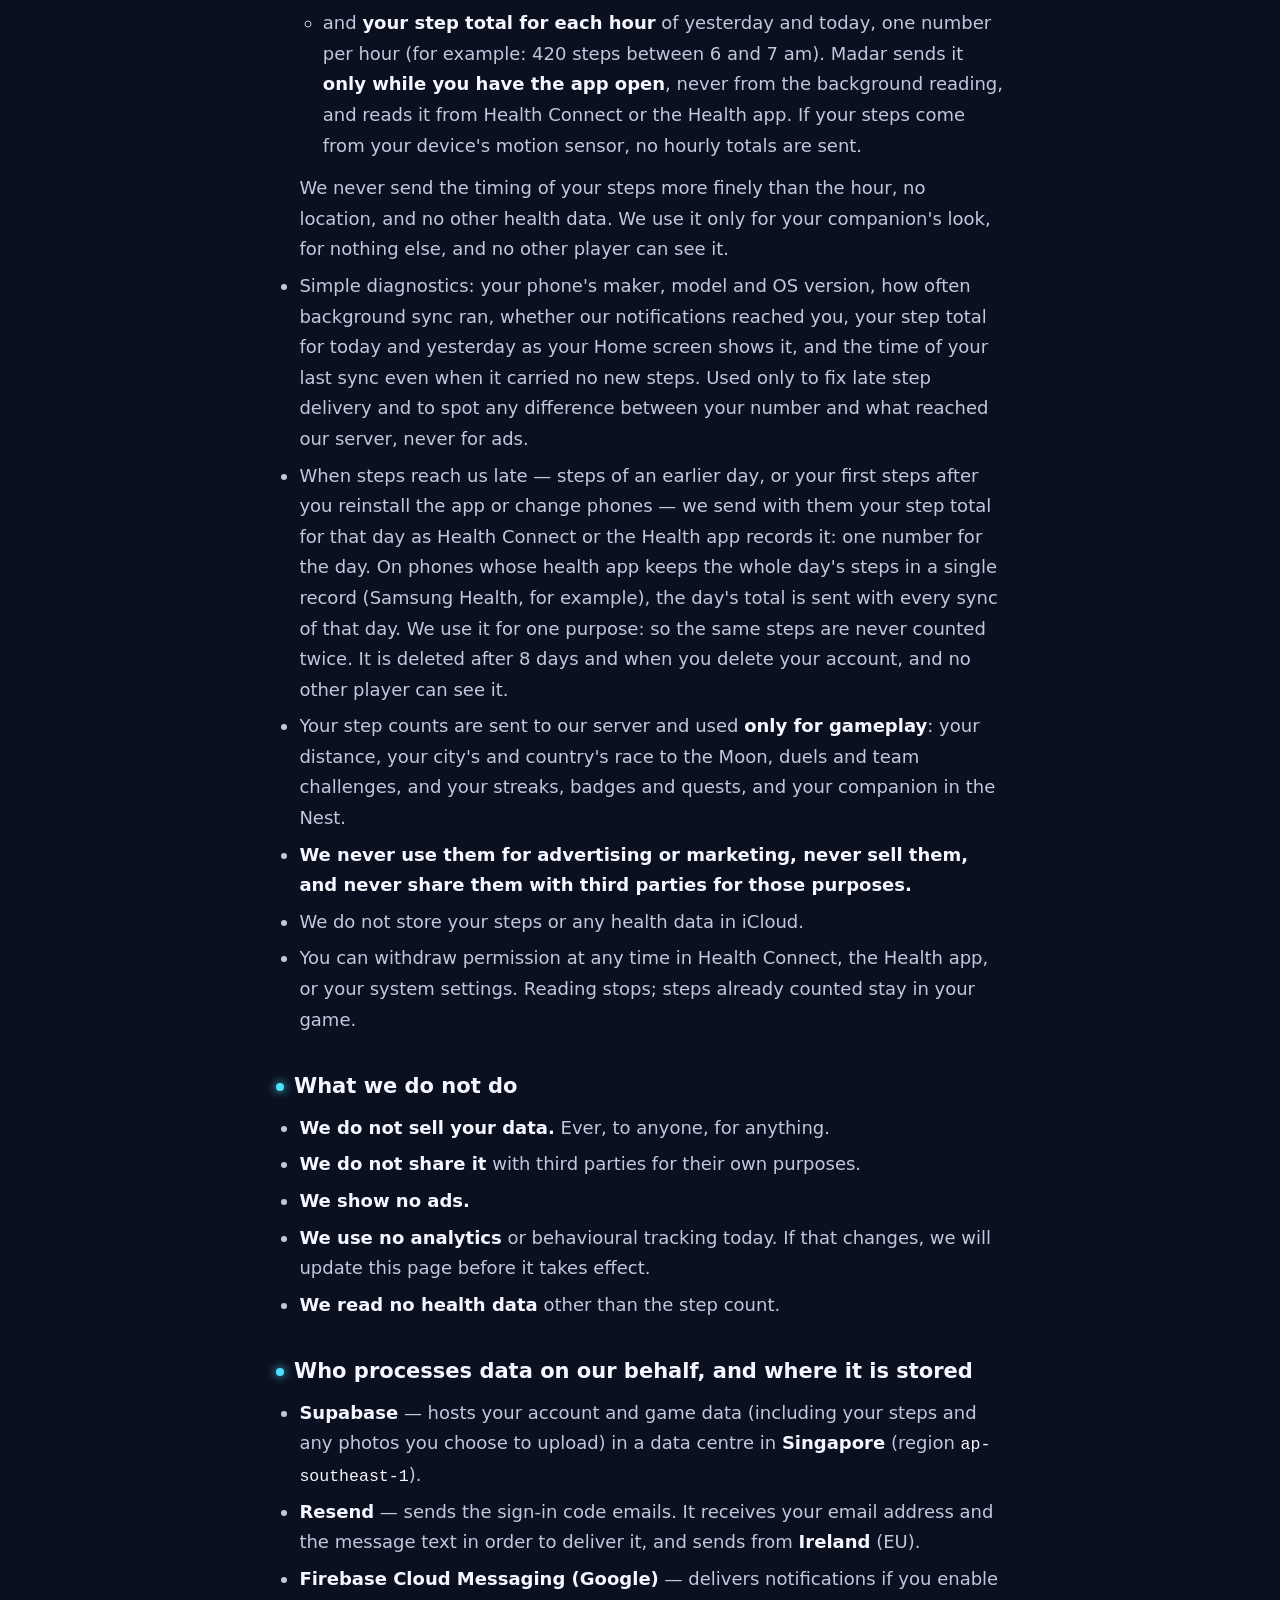
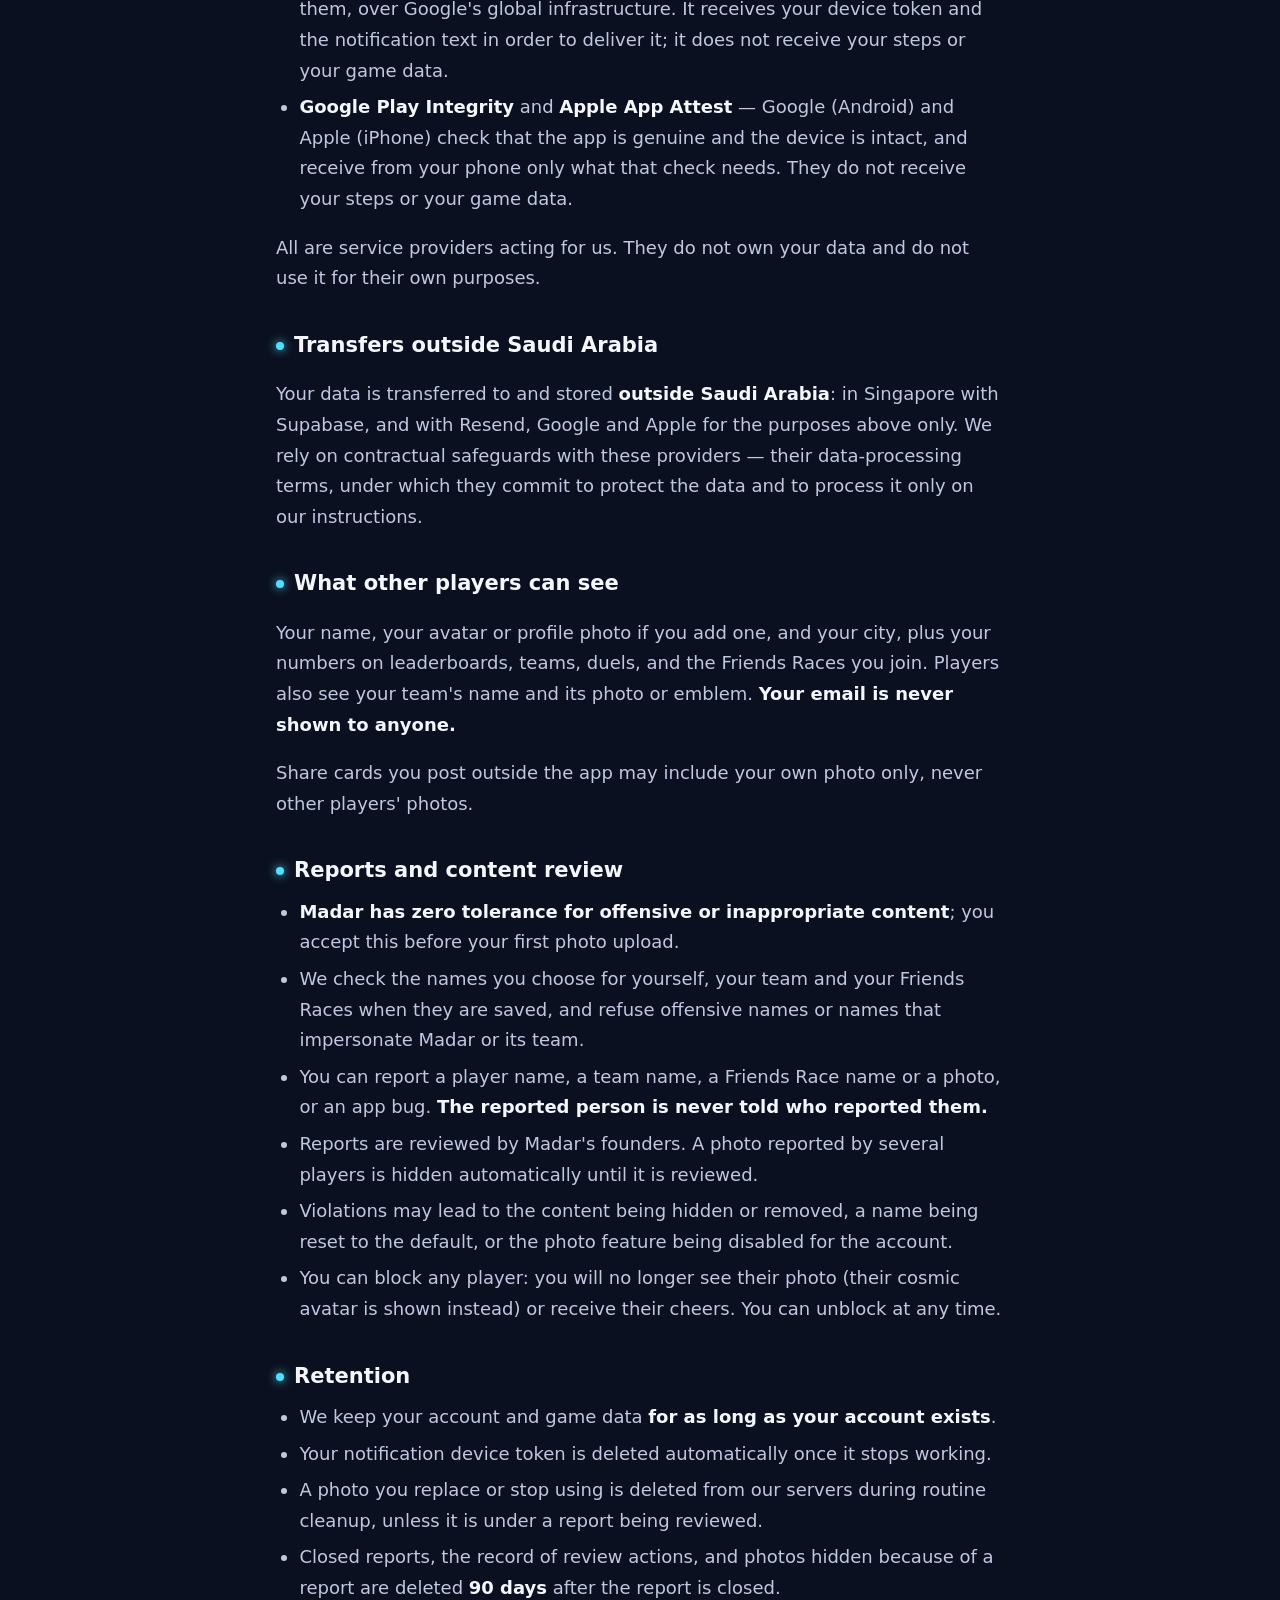
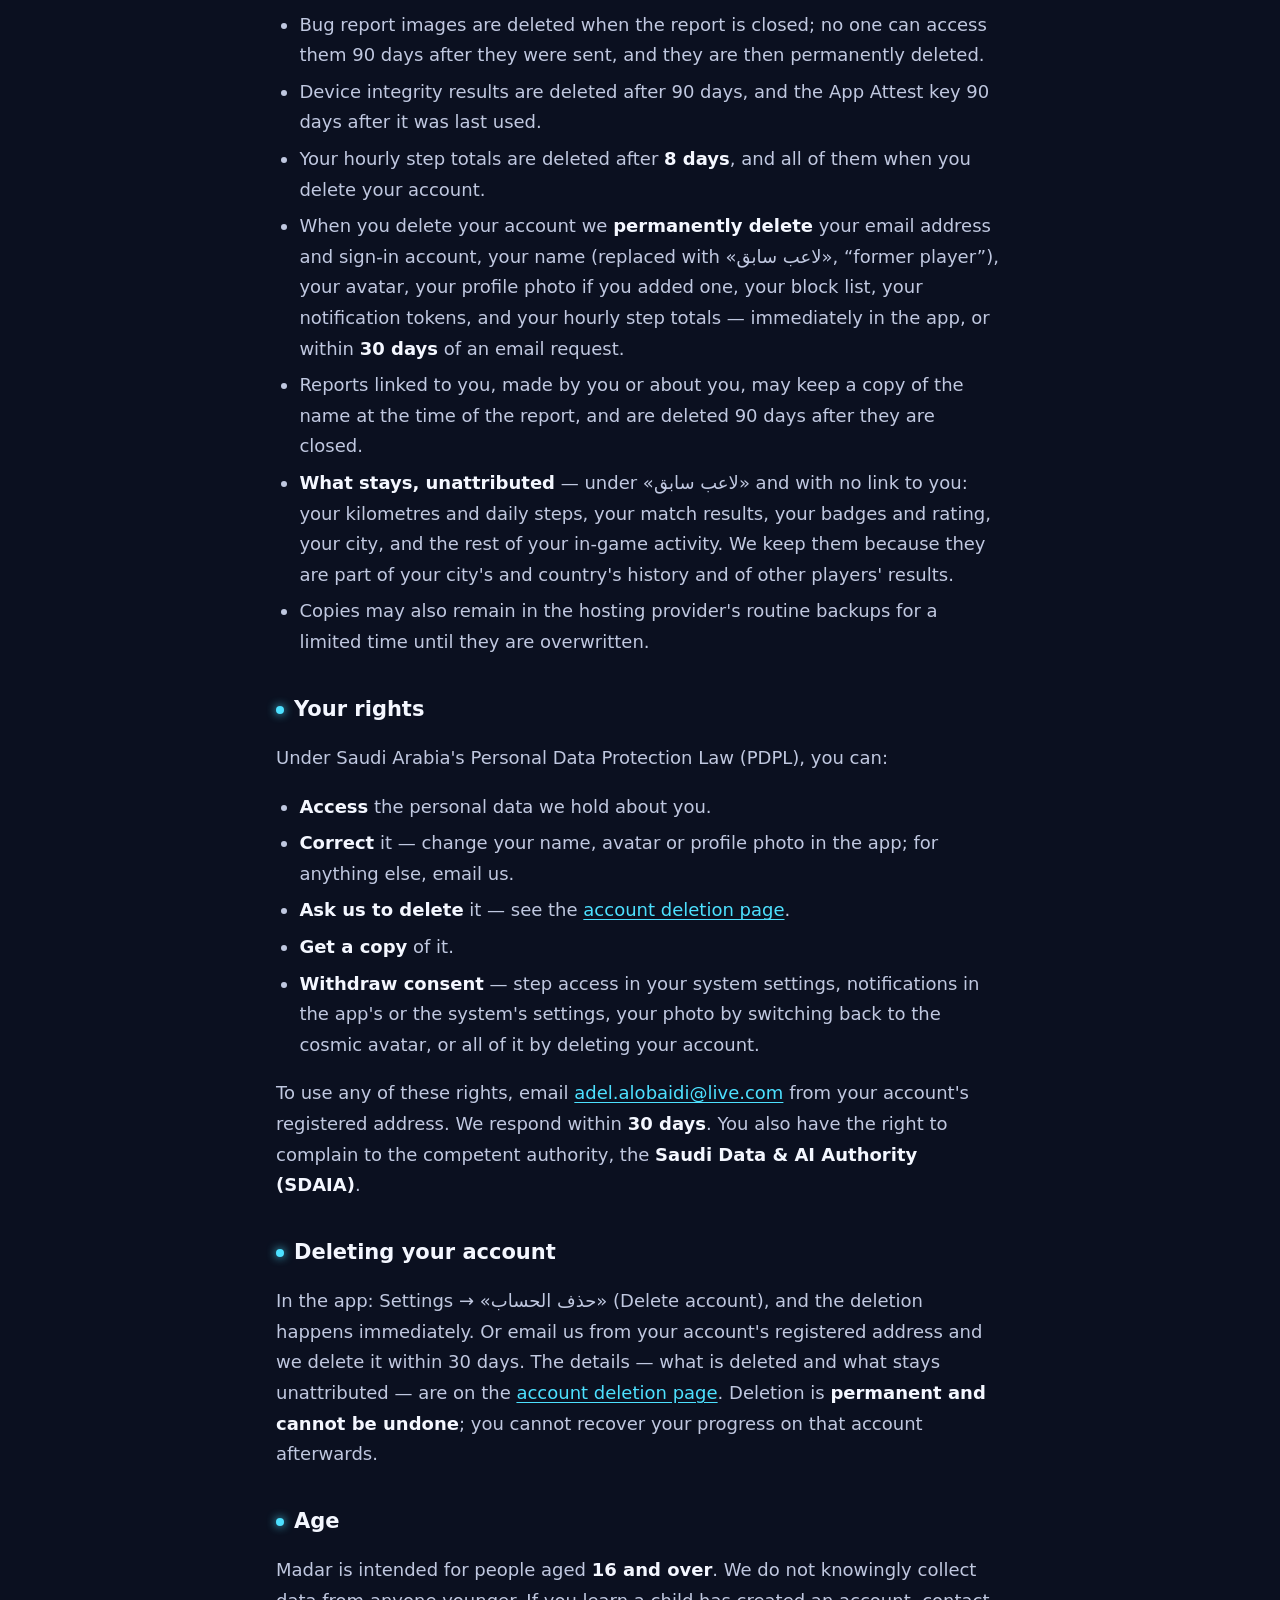
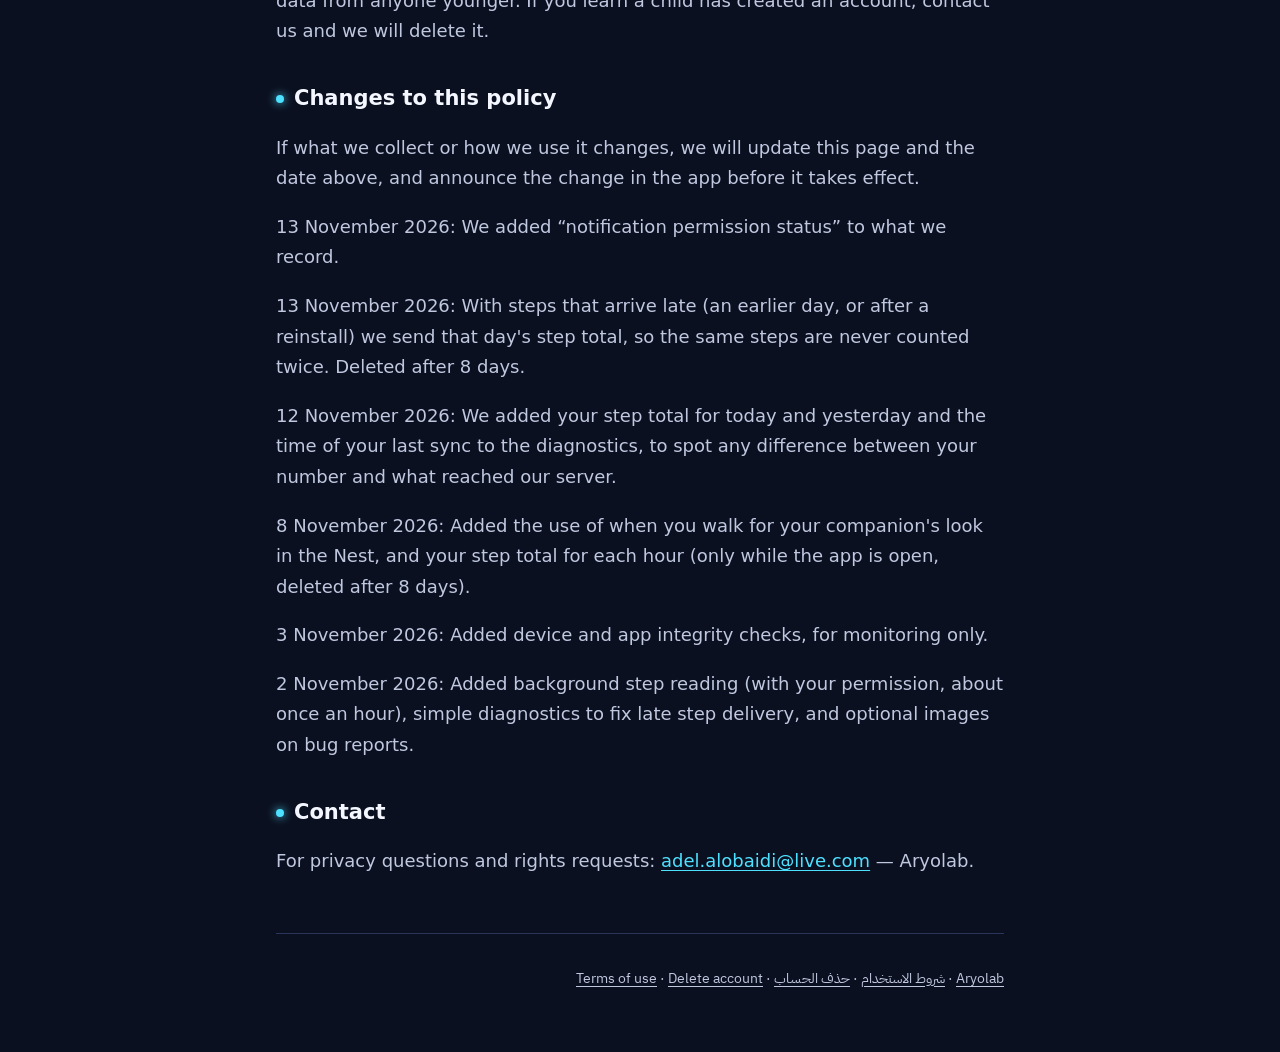
==== commit 18eab23d: "Madar privacy: «90 days after your last use» — the owner's wording, matching the server (Batch P kee" ====
--- a/madar/privacy/index.html
+++ b/madar/privacy/index.html
@@ -33,7 +33,7 @@
         <p><strong>خطواتك.</strong> عدد الخطوات فقط — لا نبض، لا نوم، لا وزن، لا موقع. التفاصيل في القسم التالي.</p>
         <p><strong>نشاطك داخل اللعبة.</strong> ما ينتج عن لعبك: خطواتك اليومية، مسافاتك، فرقك، مبارزاتك ونتائجها، تشجيعاتك لزملائك، اكتشافاتك في «سمائي»، أوسمتك ومهامك.</p>
         <p><strong>معرّف الجهاز للإشعارات.</strong> إن فعّلت الإشعارات، نخزّن رمزاً يصدره جهازك لنتمكن من إيصال الإشعار إليه. لا يكشف هويتك ولا يُستخدم لأي غرض آخر، ويُحذف تلقائياً حين يبطل.</p>
-        <p><strong>حالة إذن الإشعارات.</strong> نسجّل هل الإشعارات مسموحة لمدار على جهازك، وهل عرضنا عليك طلب تفعيلها، وهل اكتمل تسجيل جهازك لاستقبالها. نستخدم ذلك فقط لنعرف لماذا لا تصل الإشعارات لبعض اللاعبين ونصلحه. نحتفظ بها ٩٠ يوماً، وتُحذف مع حذف حسابك.</p>
+        <p><strong>حالة إذن الإشعارات.</strong> نسجّل هل الإشعارات مسموحة لمدار على جهازك، وهل عرضنا عليك طلب تفعيلها، وهل اكتمل تسجيل جهازك لاستقبالها. نستخدم ذلك فقط لنعرف لماذا لا تصل الإشعارات لبعض اللاعبين ونصلحه. نحتفظ بها ٩٠ يوماً من آخر استخدام، وتُحذف مع حذف حسابك.</p>
         <p><strong>سجلات تقنية.</strong> يحتفظ مزوّد الاستضافة بسجلات تقنية قصيرة الأمد للطلبات (مثل عنوان الإنترنت ووقت الطلب) لتشغيل الخدمة وحمايتها. لا نستخدمها لتتبّعك.</p>
         <p><strong>التحقق من سلامة الجهاز والتطبيق.</strong> مرة في اليوم تقريباً، يطلب مدار من جوالك إثباتاً بأن التطبيق نسخة أصلية من مدار وأن الجهاز غير معدّل: على أندرويد عبر خدمة <span lang="en">Play Integrity</span> من <span lang="en">Google</span>، وعلى آيفون عبر <span lang="en">App Attest</span> من <span lang="en">Apple</span>. نحفظ النتيجة فقط (سليم، أو أساسي، أو غير سليم، أو تعذّر التحقق) مع التسميات التي تعيدها <span lang="en">Google</span> أو <span lang="en">Apple</span>، ورقم نسخة التطبيق ووقت الفحص. وعلى آيفون نحفظ أيضاً مفتاحاً عاماً أنشأه جوالك لمدار وعدّاده، لنتحقق من المرات التالية، وهذا المفتاح خاص بمدار ولا يعرّف جهازك. لا نحفظ رمز التحقق نفسه، ولا يتضمن اسمك أو رقمك أو موقعك أو خطواتك. نستخدم ذلك لعدالة المنافسة فقط (كشف النسخ المعدّلة والمحاكيات)، وهو حالياً للمراقبة فقط ولا يغيّر خطوات أحد ولا ترتيبه.</p>
 
@@ -159,7 +159,7 @@
         <p><strong>Your steps.</strong> The step count only — no heart rate, sleep, weight, or location. Details in the next section.</p>
         <p><strong>Your in-game activity.</strong> What your play produces: daily steps, distances, teams, duels and their results, cheers you send teammates, your «سمائي» sky discoveries, badges and quests.</p>
         <p><strong>A device token for notifications.</strong> If you enable notifications, we store a token your device issues so we can deliver them. It does not identify you personally, is used for nothing else, and is deleted automatically once it stops working.</p>
-        <p><strong>Notification permission status.</strong> We record whether notifications are allowed for Madar on your device, whether we showed you the request to turn them on, and whether your device finished registering to receive them. We use this only to find out why notifications do not reach some players and fix it. We keep it for 90 days, and it is deleted when you delete your account.</p>
+        <p><strong>Notification permission status.</strong> We record whether notifications are allowed for Madar on your device, whether we showed you the request to turn them on, and whether your device finished registering to receive them. We use this only to find out why notifications do not reach some players and fix it. We keep it for 90 days after your last use, and it is deleted when you delete your account.</p>
         <p><strong>Technical logs.</strong> Our hosting provider keeps short-lived technical logs of requests (such as IP address and time) to run and protect the service. We do not use them to track you.</p>
         <p><strong>Device and app integrity checks.</strong> About once a day, Madar asks your phone for proof that the app is a genuine copy of Madar and that the device has not been modified: on Android through Google's Play Integrity service, and on iPhone through Apple's App Attest. We keep only the result (genuine, basic, not genuine, or could not check) together with the labels Google or Apple return, the app version and the time of the check. On iPhone we also keep a public key your phone created for Madar and its counter, so later checks can be verified; this key is specific to Madar and does not identify your device. We do not keep the check token itself, and it contains no name, number, location or steps. We use this only for fair competition (detecting modified copies and emulators); for now it is monitoring only and does not change anyone's steps or ranking.</p>
 
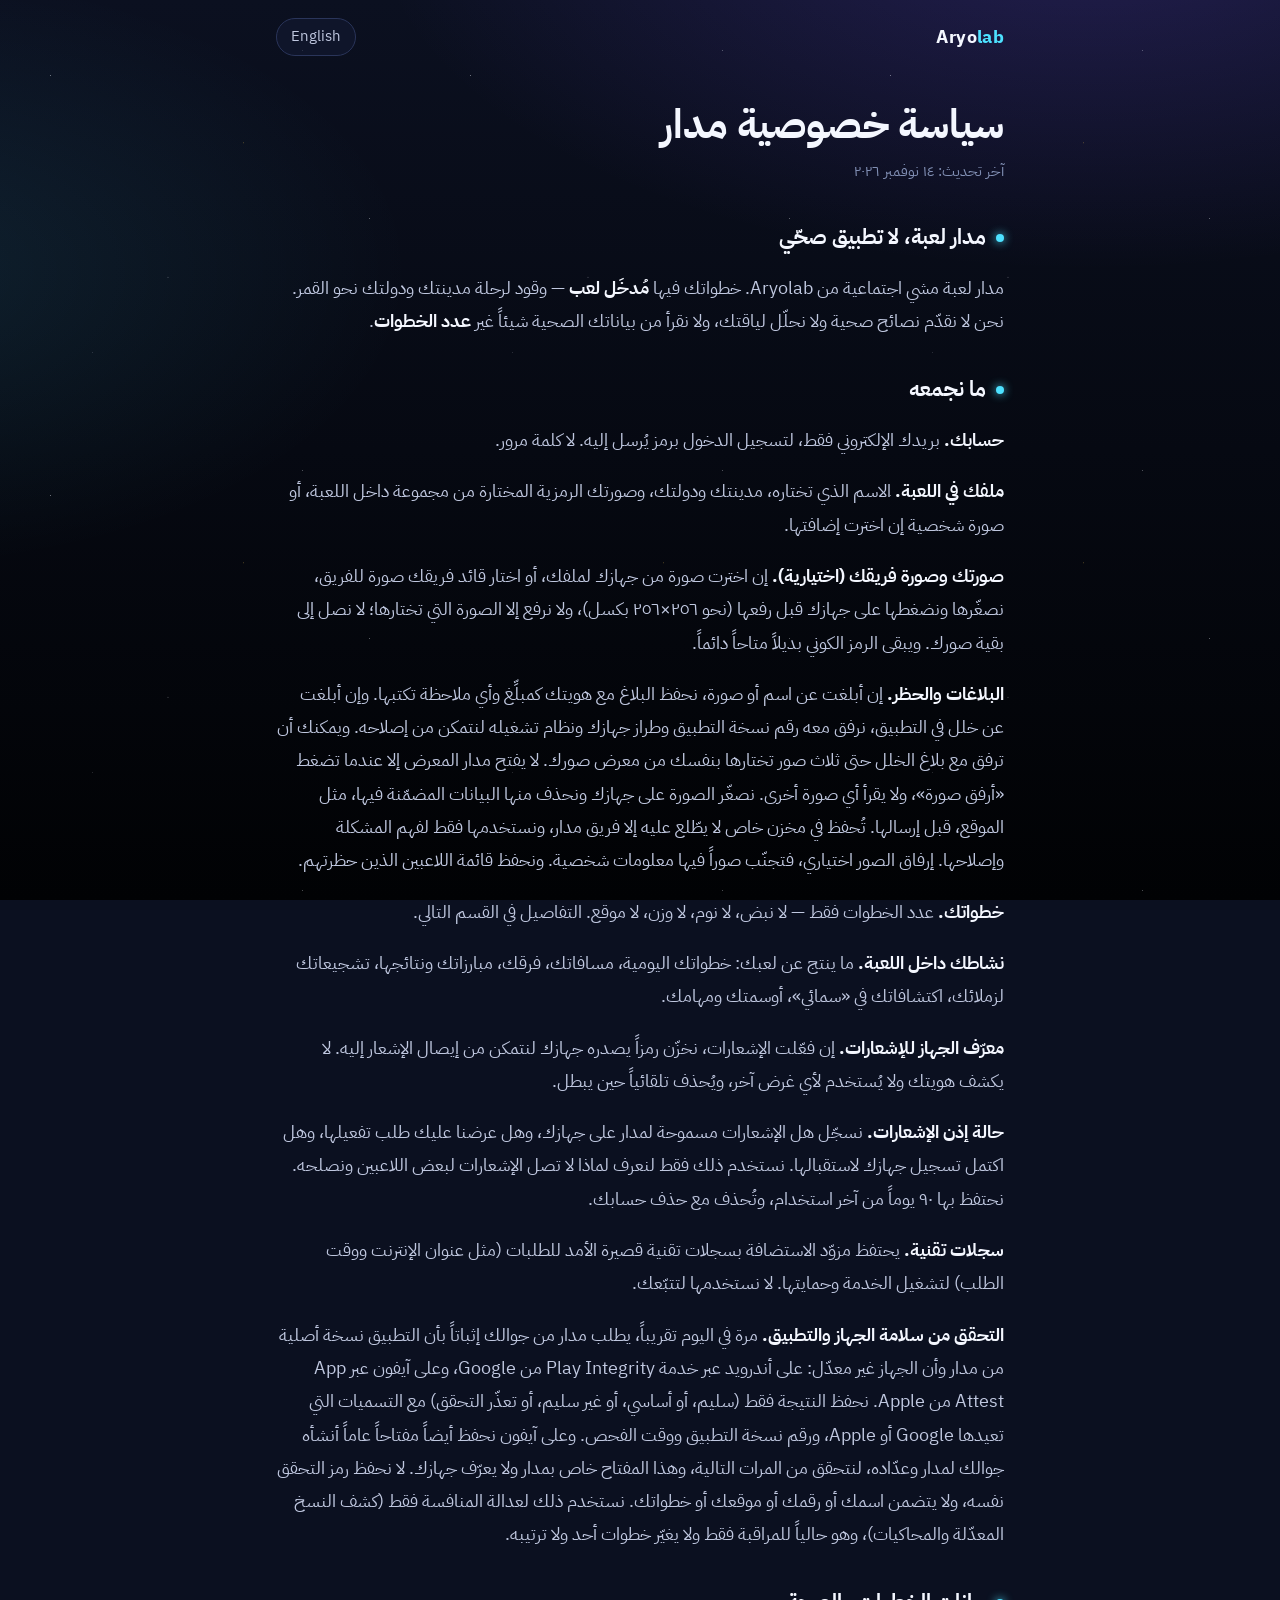
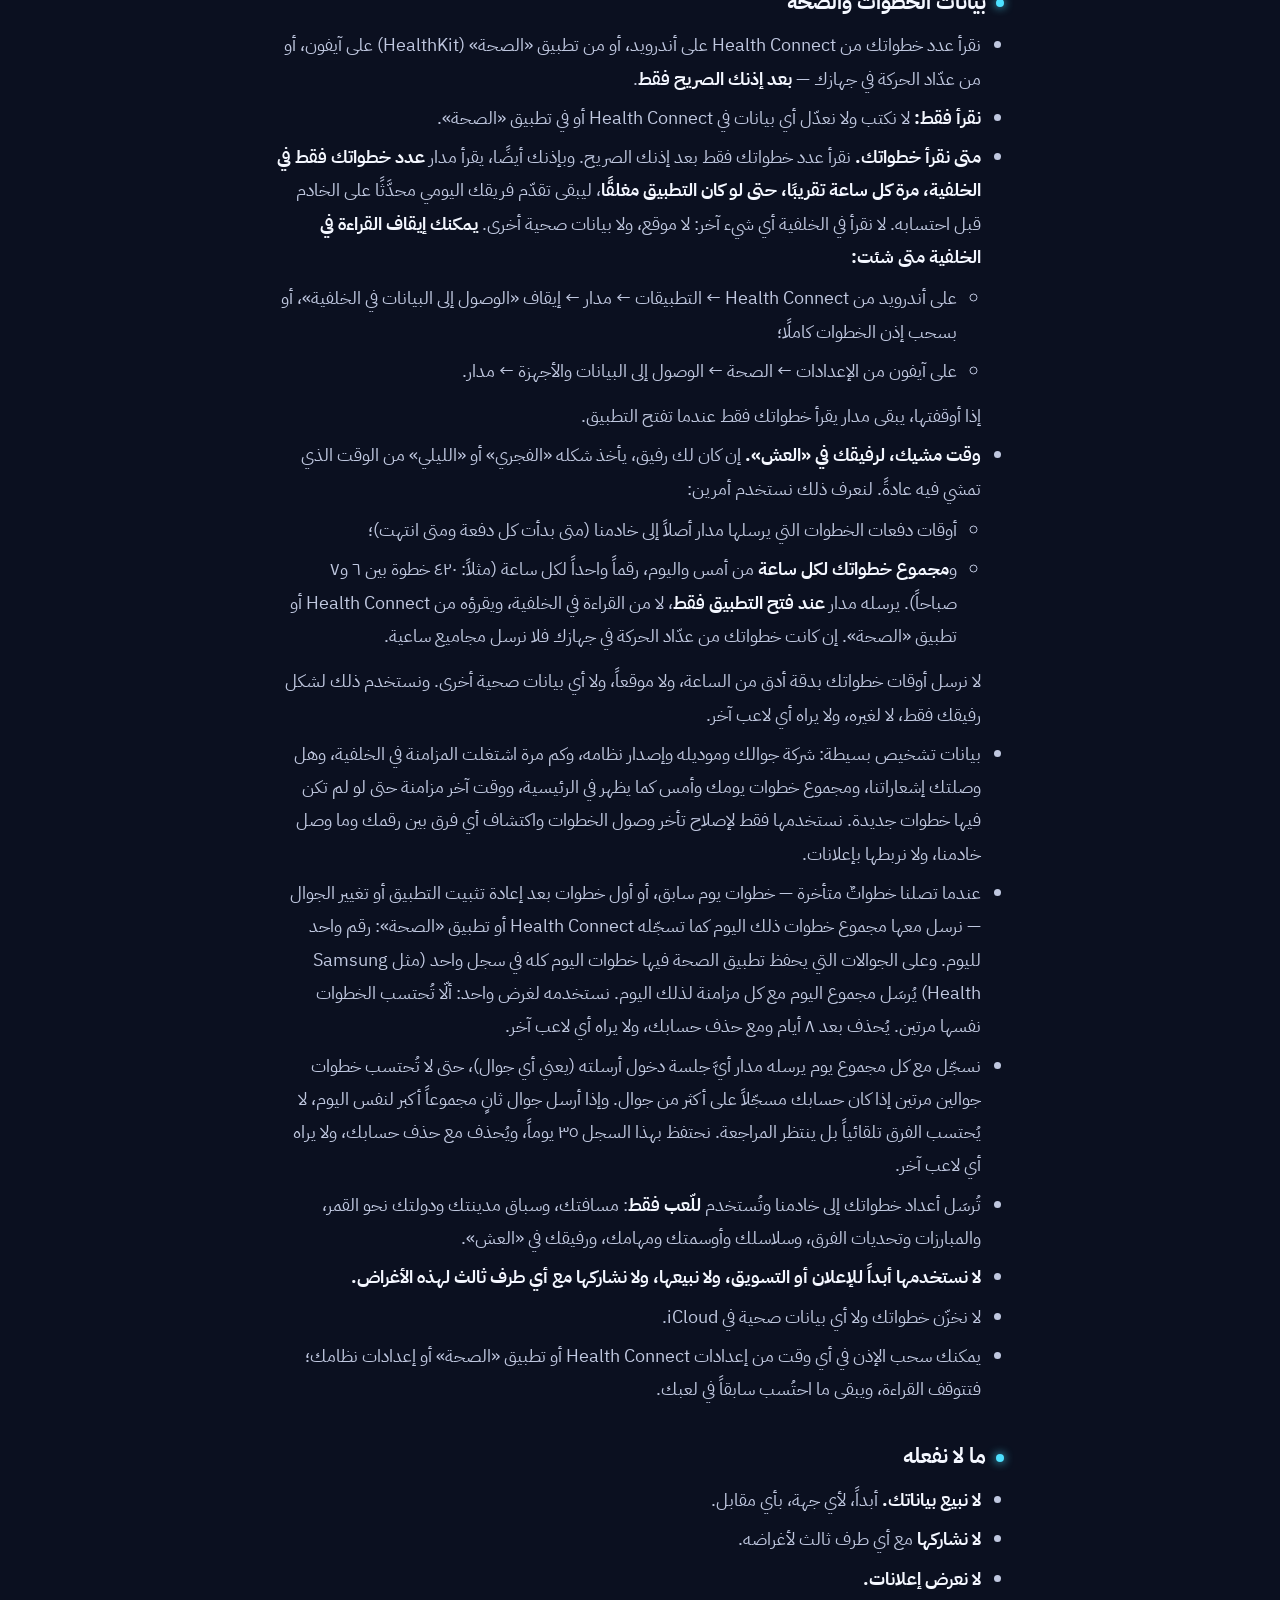
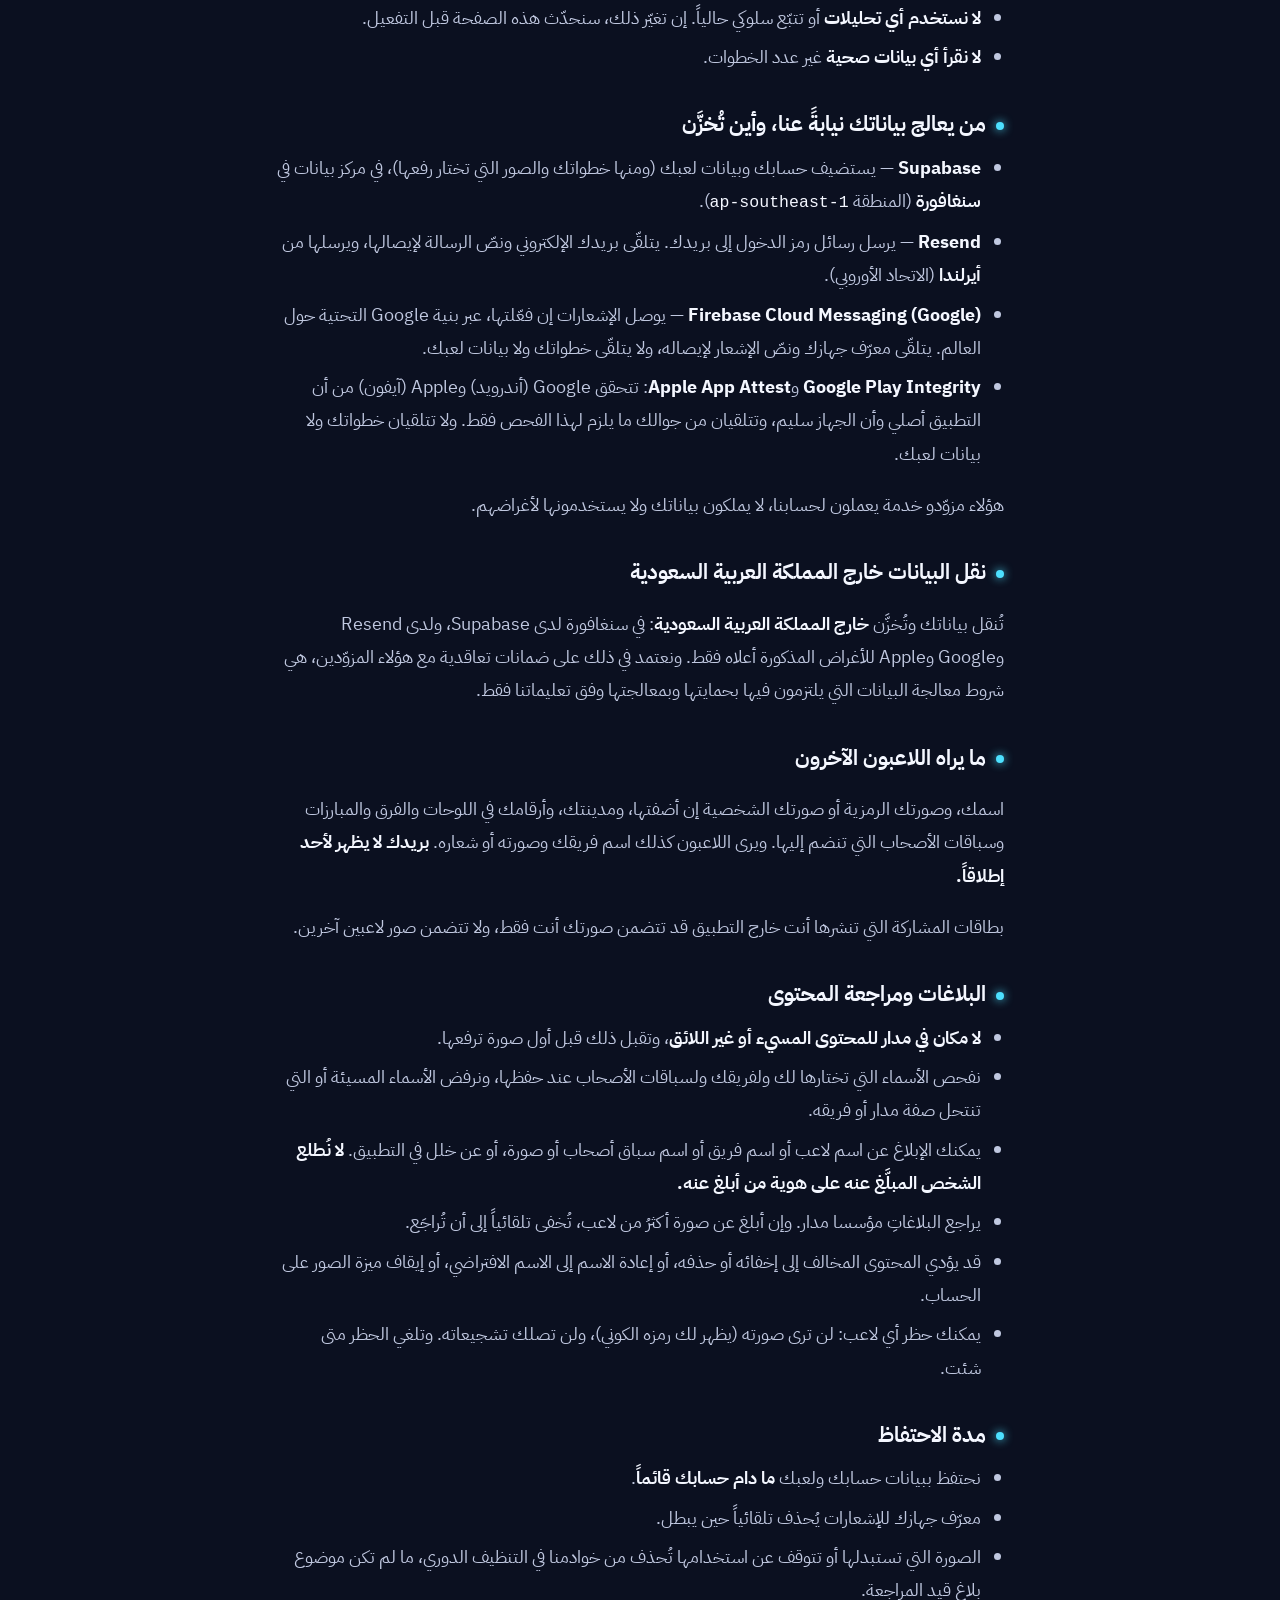
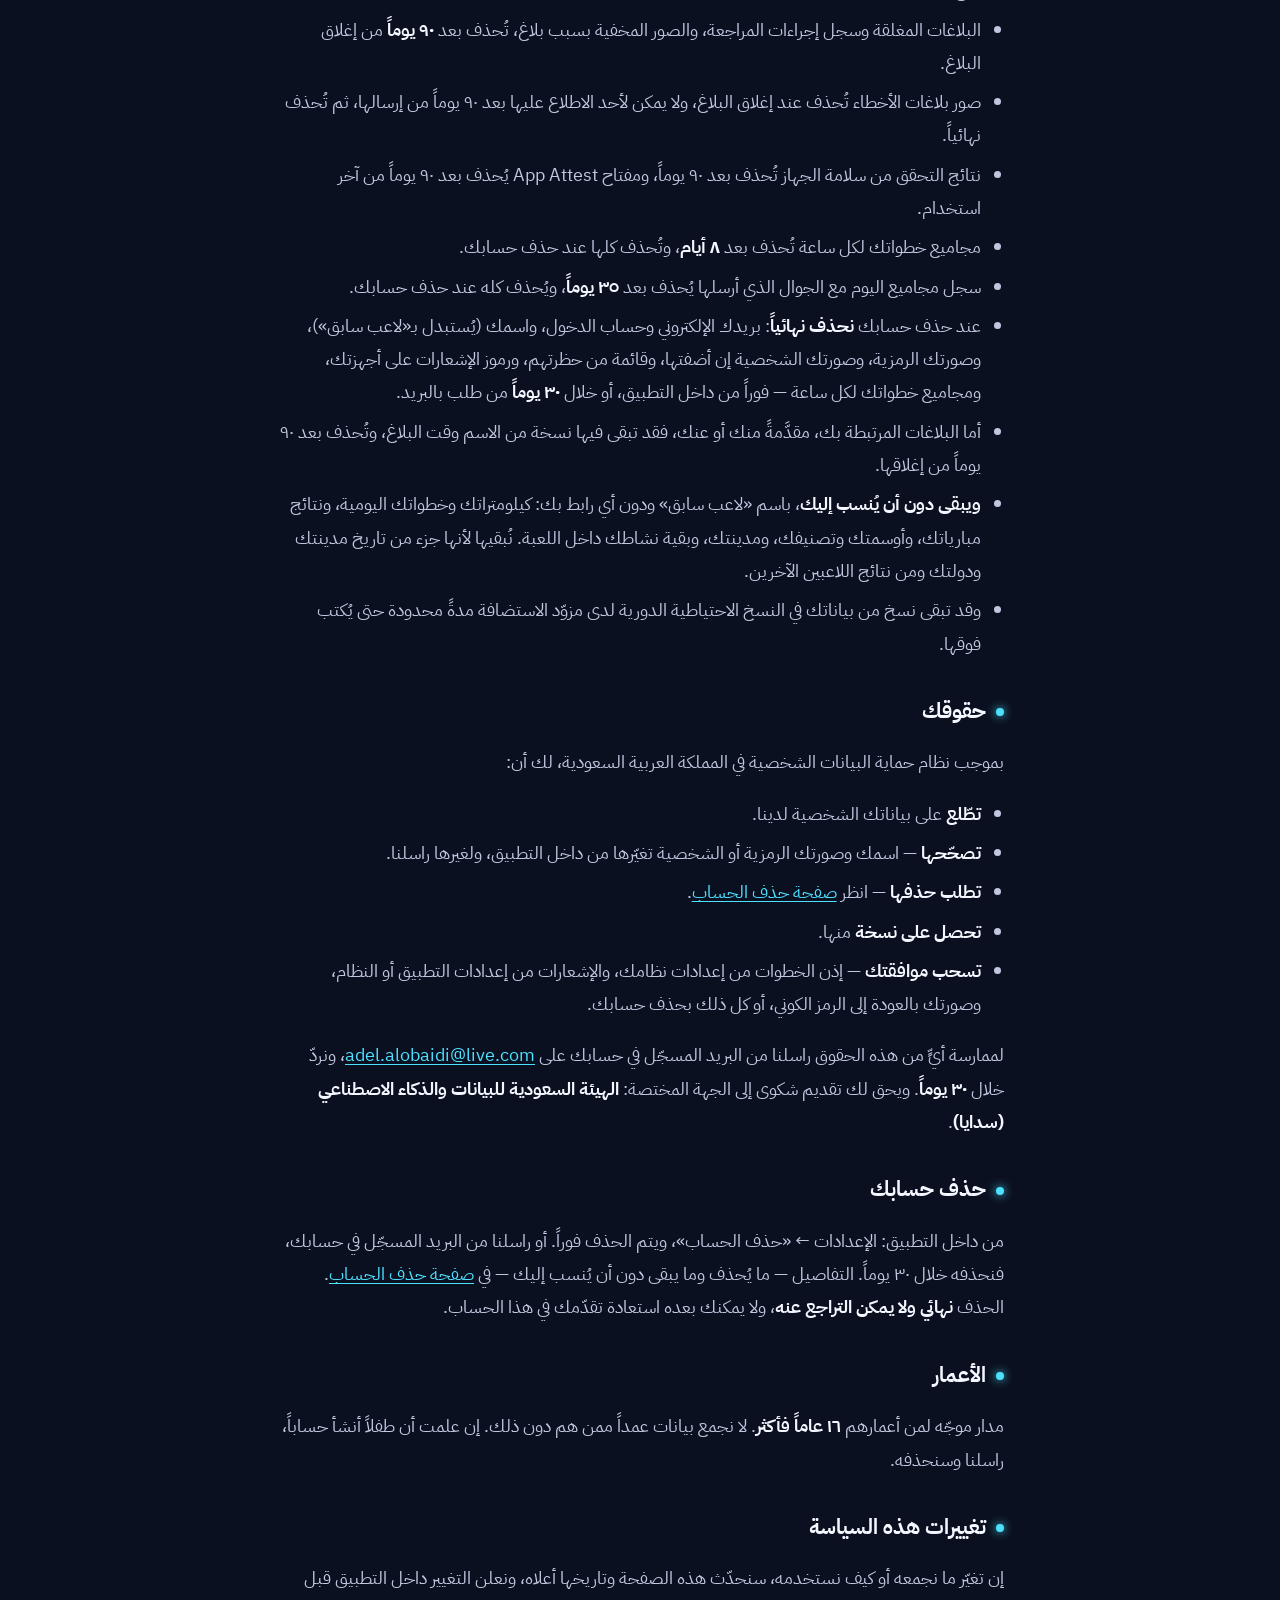
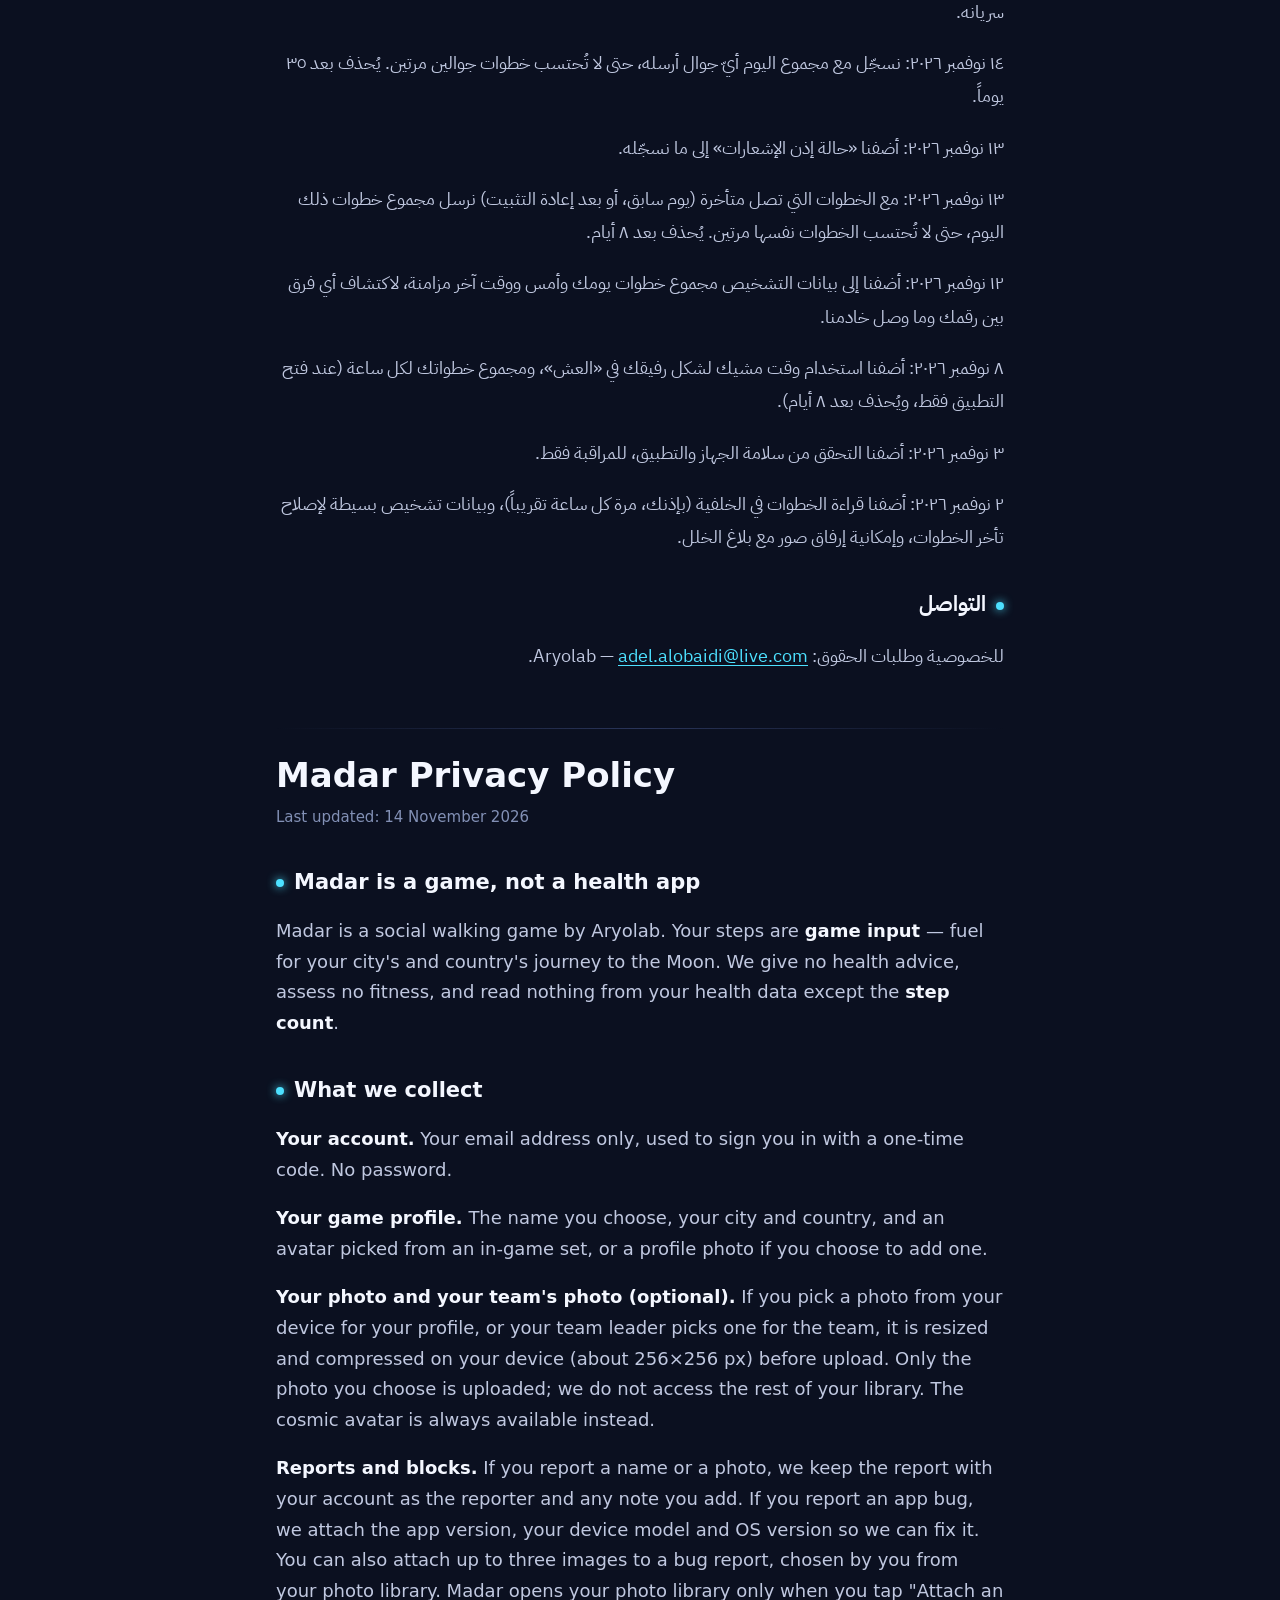
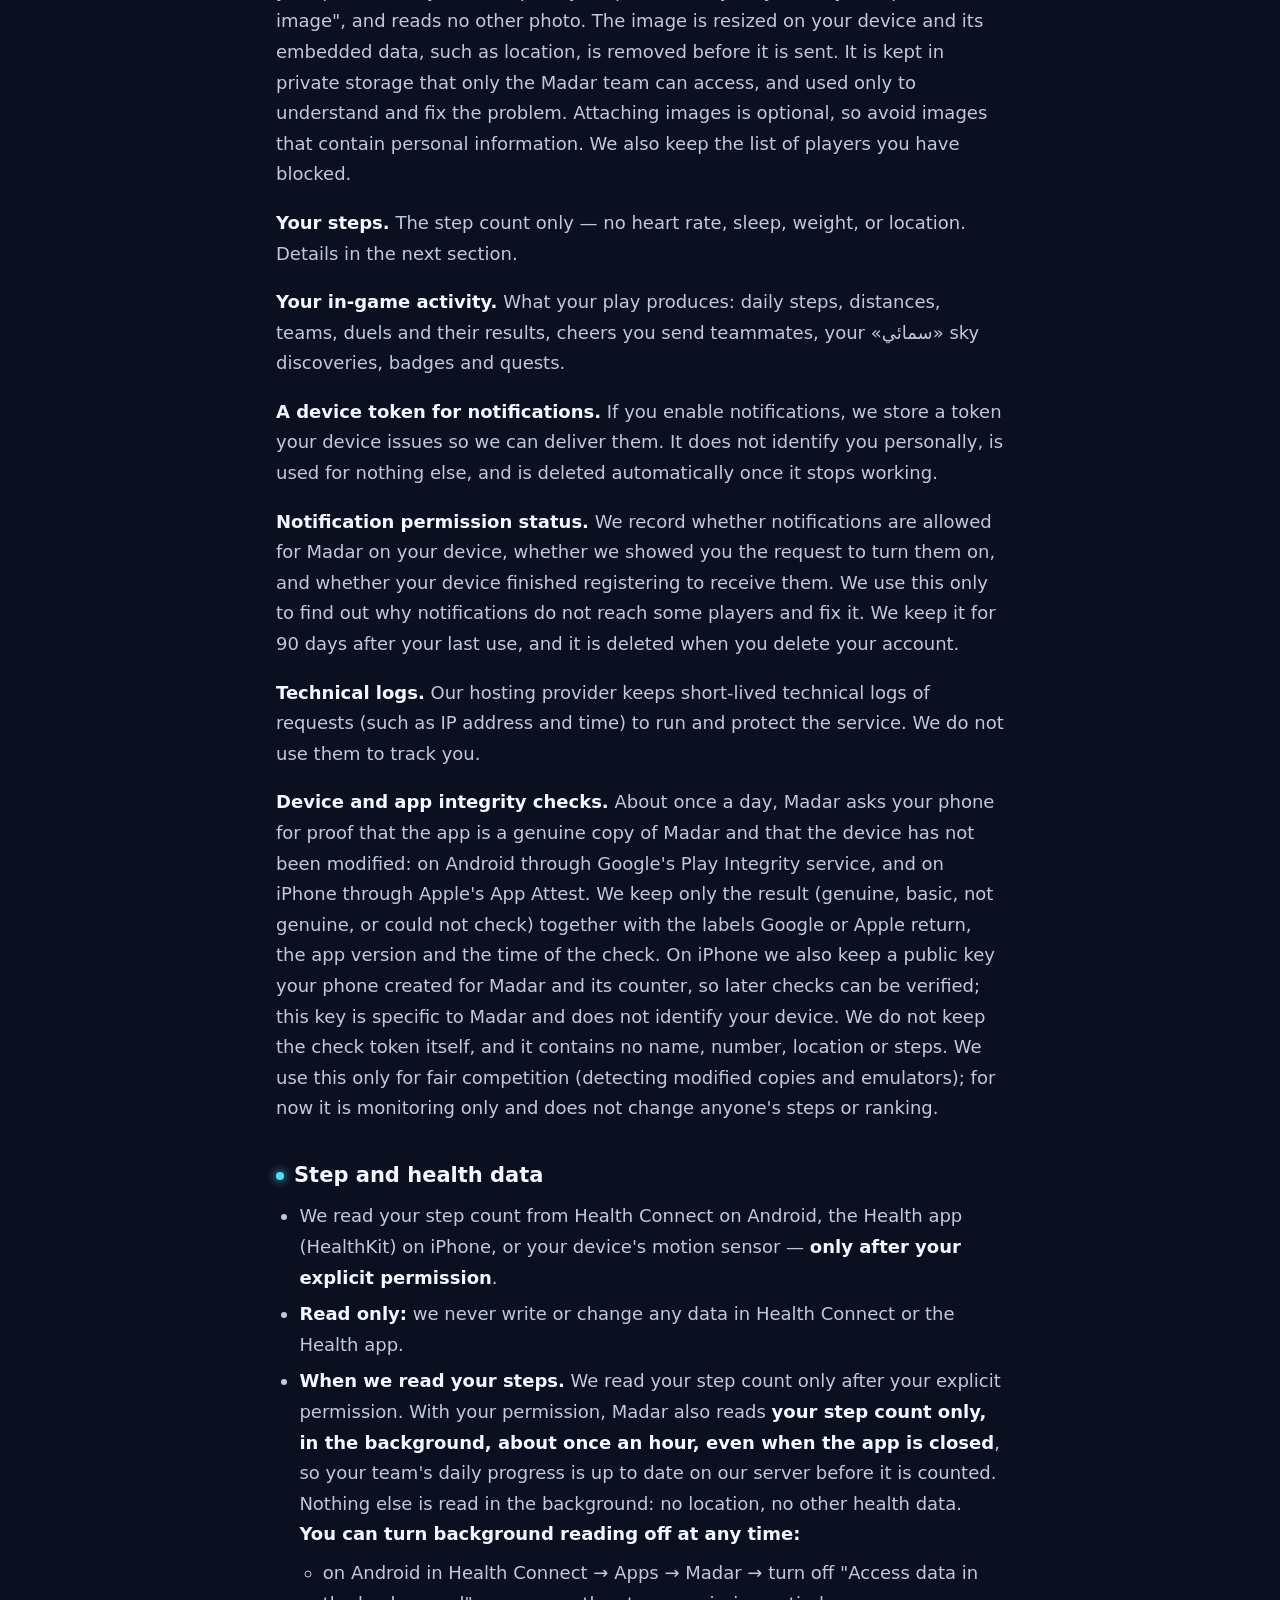
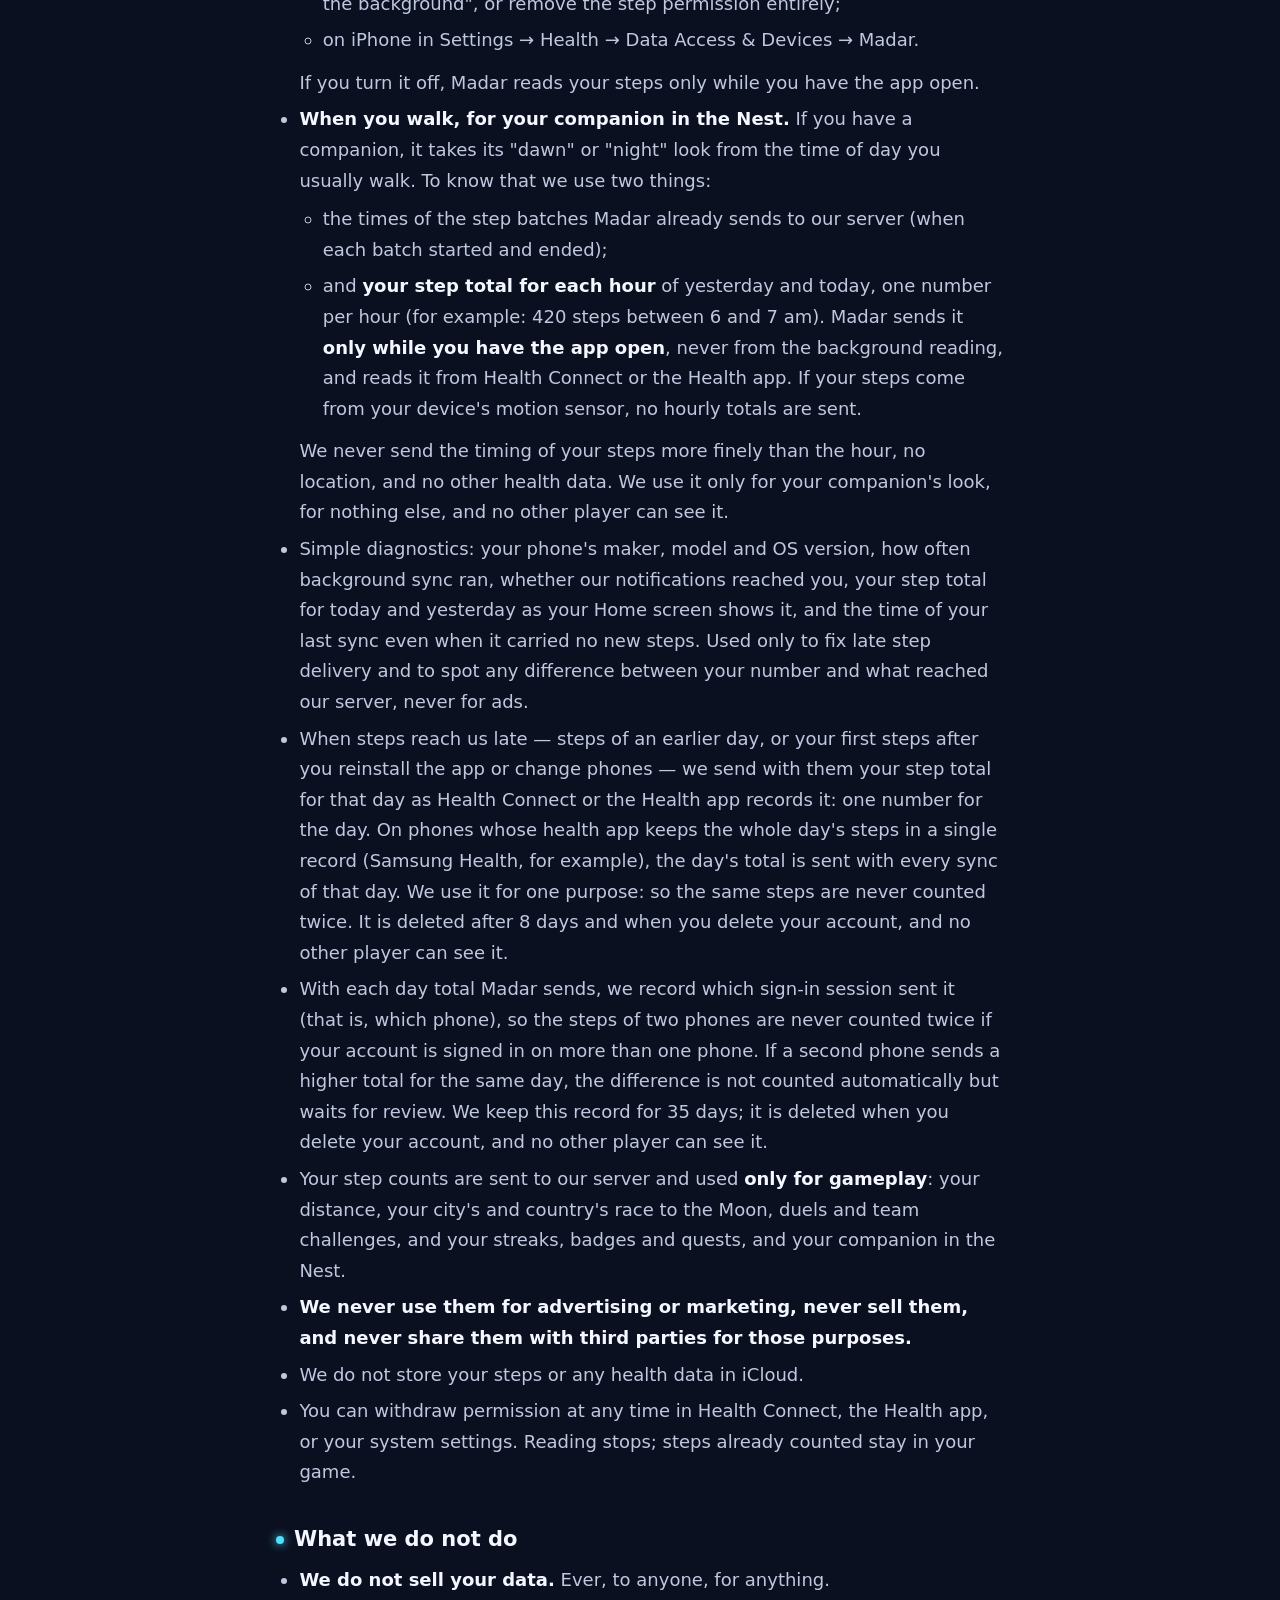
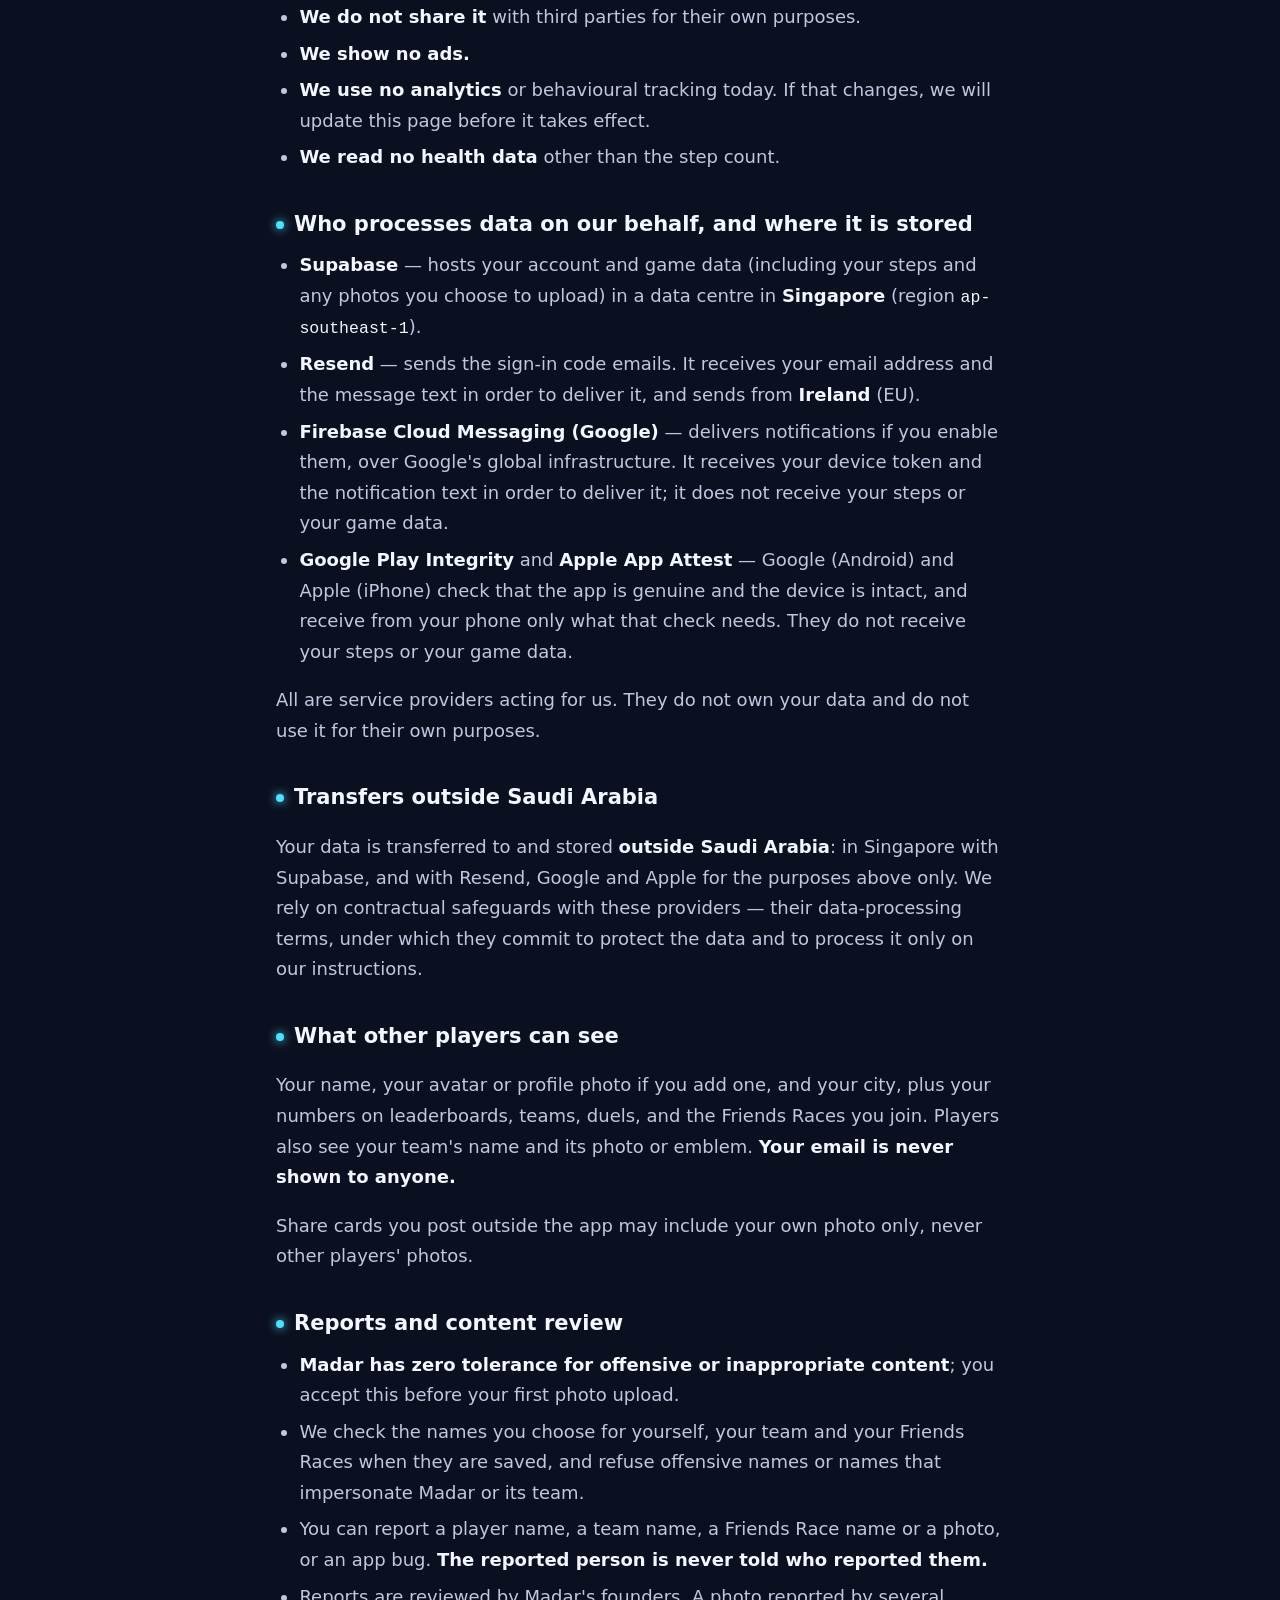
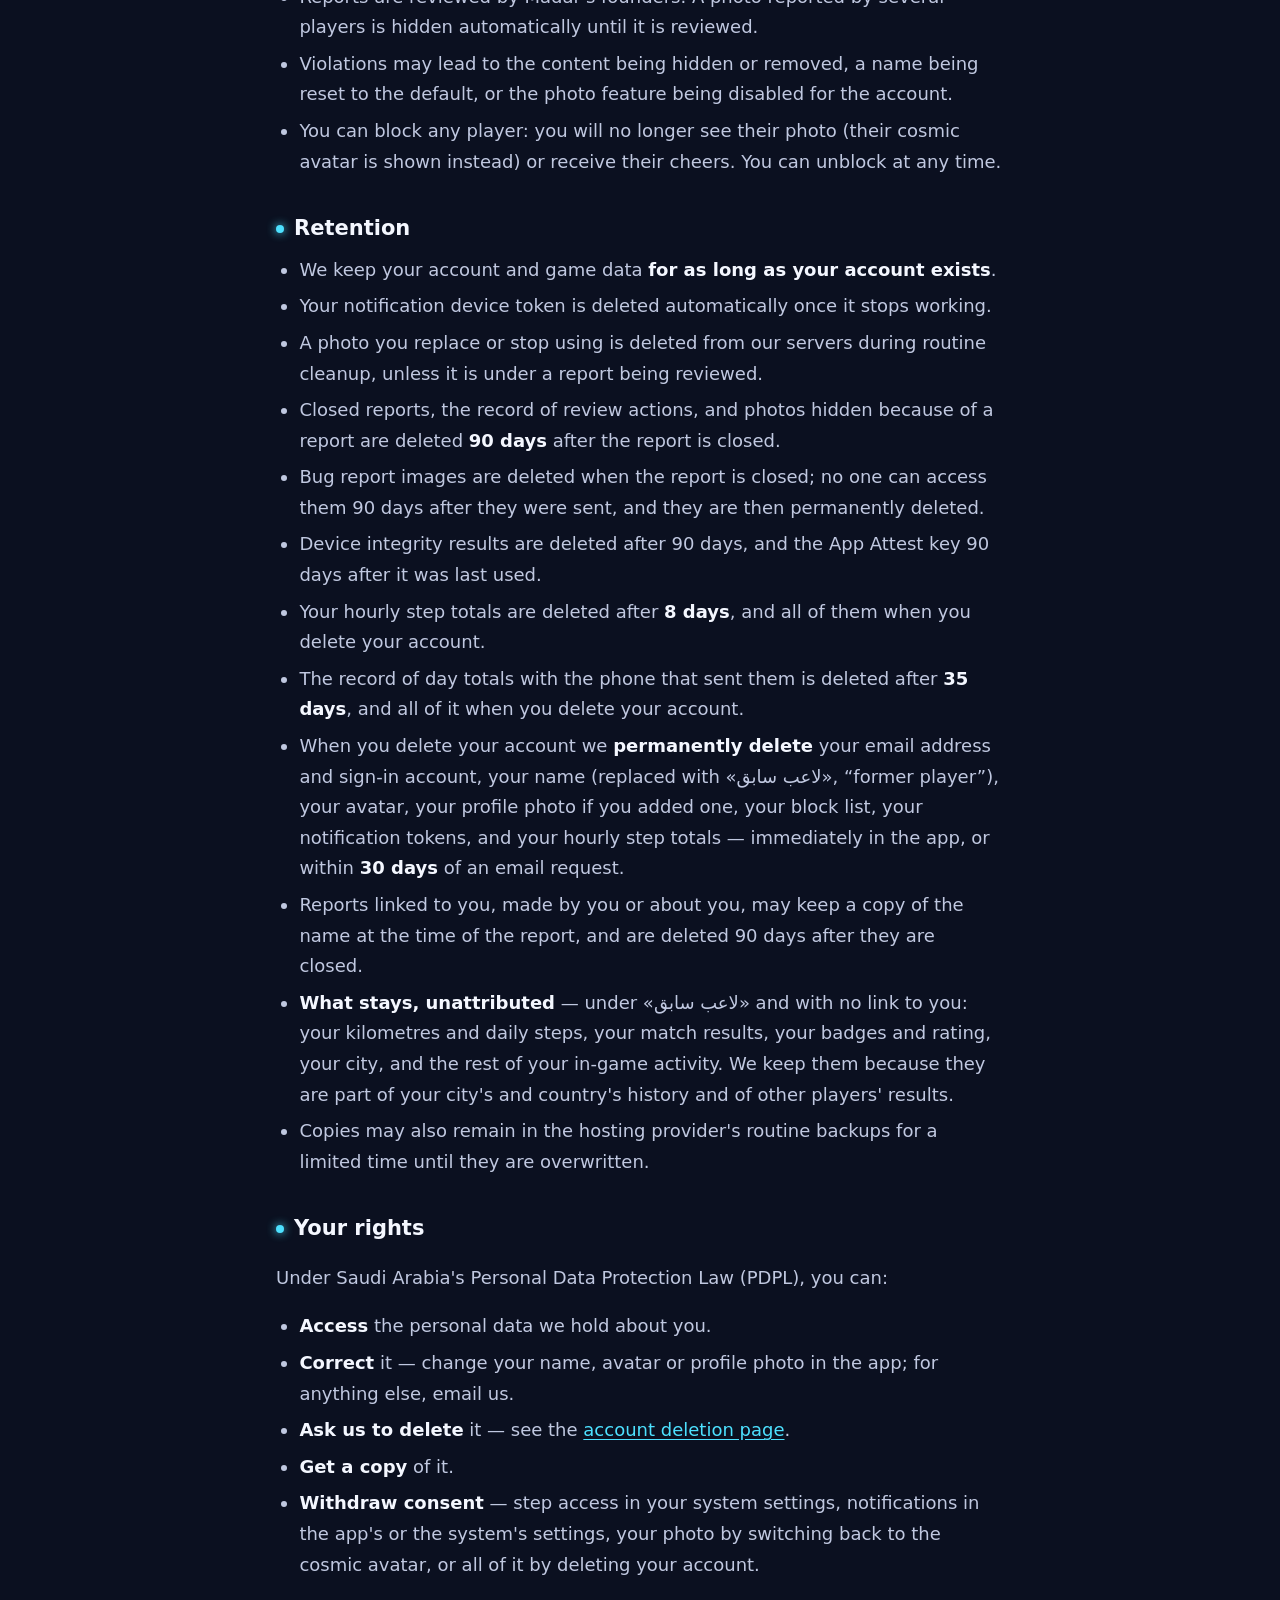
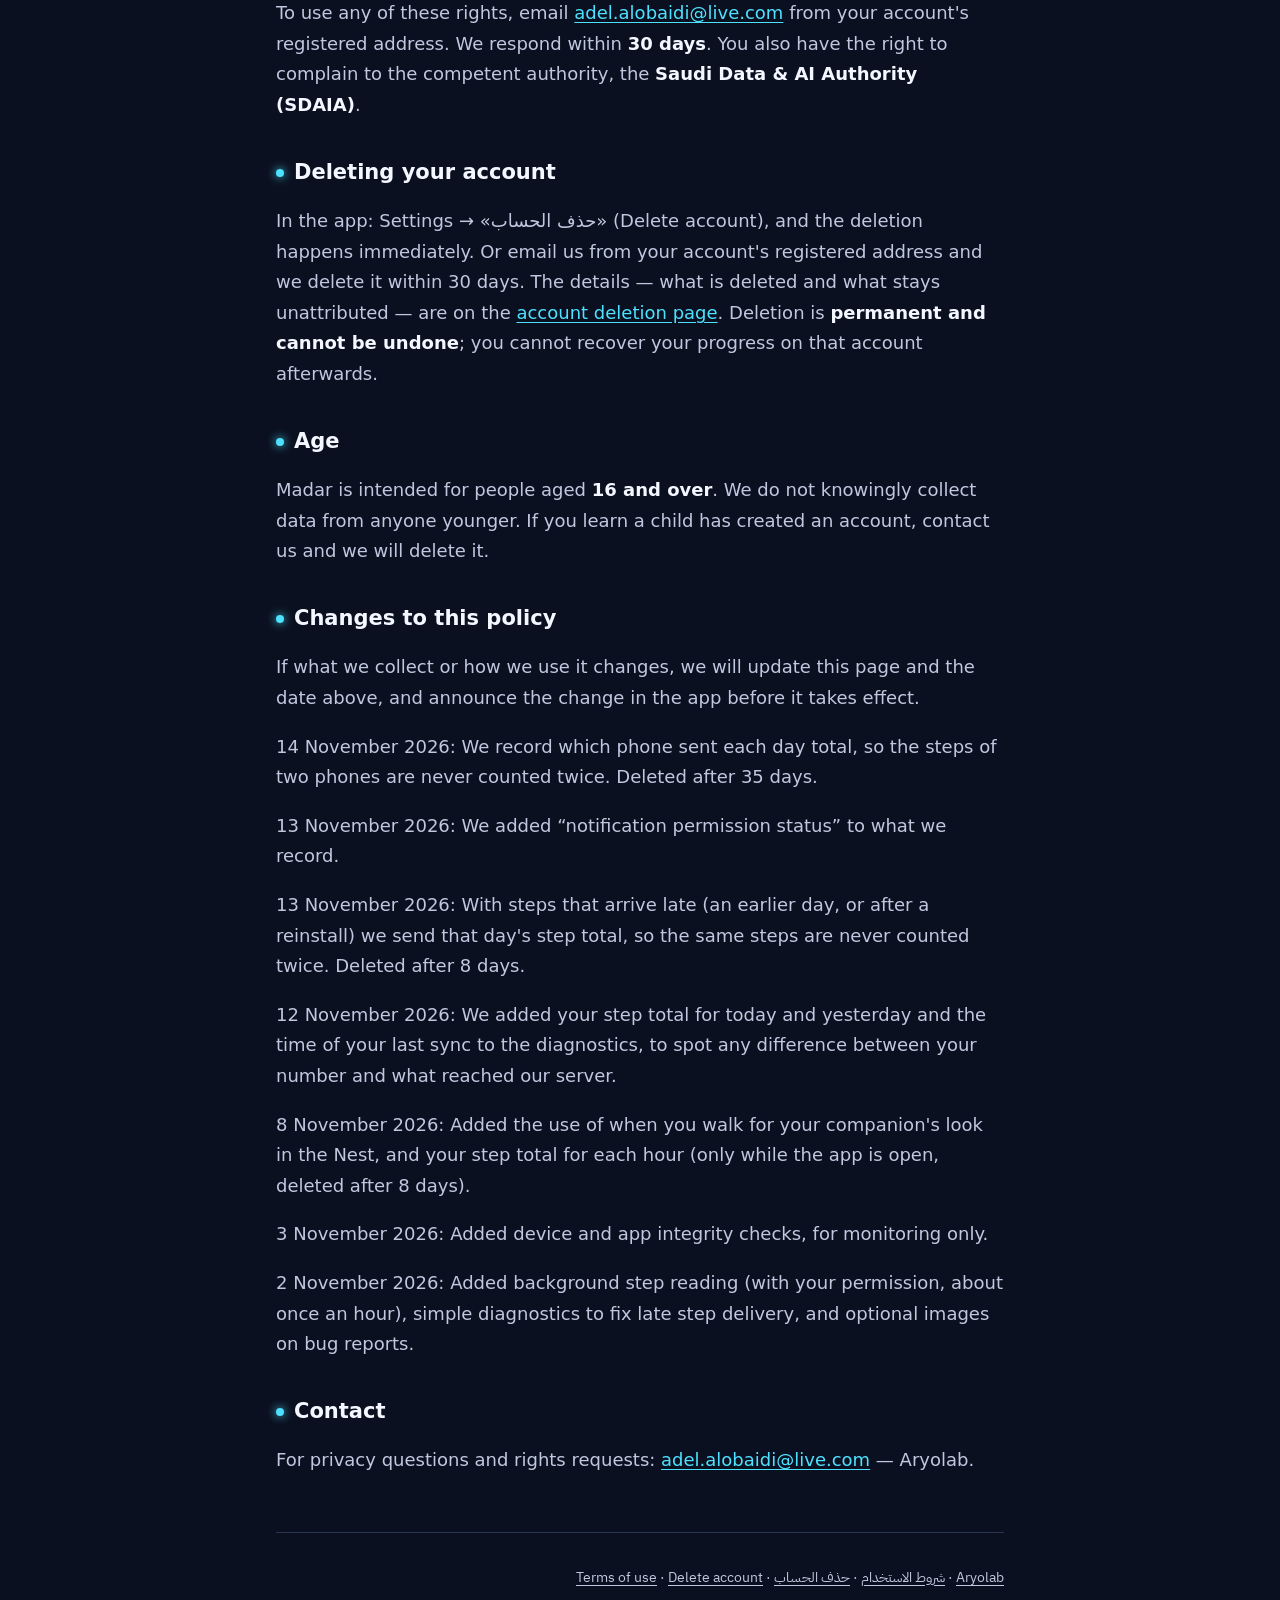
==== commit c8c4e0d3: "Madar privacy: which phone sent each day total (Batch R, the one-phone rule): the owner's corrected " ====
--- a/madar/privacy/index.html
+++ b/madar/privacy/index.html
@@ -20,7 +20,7 @@
     <main>
       <article>
         <h1>سياسة خصوصية مدار</h1>
-        <p class="updated">آخر تحديث: ١٣ نوفمبر ٢٠٢٦</p>
+        <p class="updated">آخر تحديث: ١٤ نوفمبر ٢٠٢٦</p>
 
         <h2>مدار لعبة، لا تطبيق صحّي</h2>
         <p>مدار لعبة مشي اجتماعية من <span lang="en">Aryolab</span>. خطواتك فيها <strong>مُدخَل لعب</strong> — وقود لرحلة مدينتك ودولتك نحو القمر. نحن لا نقدّم نصائح صحية ولا نحلّل لياقتك، ولا نقرأ من بياناتك الصحية شيئاً غير <strong>عدد الخطوات</strong>.</p>
@@ -56,6 +56,7 @@
             لا نرسل أوقات خطواتك بدقة أدق من الساعة، ولا موقعاً، ولا أي بيانات صحية أخرى. ونستخدم ذلك لشكل رفيقك فقط، لا لغيره، ولا يراه أي لاعب آخر.</li>
           <li>بيانات تشخيص بسيطة: شركة جوالك وموديله وإصدار نظامه، وكم مرة اشتغلت المزامنة في الخلفية، وهل وصلتك إشعاراتنا، ومجموع خطوات يومك وأمس كما يظهر في الرئيسية، ووقت آخر مزامنة حتى لو لم تكن فيها خطوات جديدة. نستخدمها فقط لإصلاح تأخر وصول الخطوات واكتشاف أي فرق بين رقمك وما وصل خادمنا، ولا نربطها بإعلانات.</li>
           <li>عندما تصلنا خطواتٌ متأخرة — خطوات يوم سابق، أو أول خطوات بعد إعادة تثبيت التطبيق أو تغيير الجوال — نرسل معها مجموع خطوات ذلك اليوم كما تسجّله <span lang="en">Health Connect</span> أو تطبيق «الصحة»: رقم واحد لليوم. وعلى الجوالات التي يحفظ تطبيق الصحة فيها خطوات اليوم كله في سجل واحد (مثل <span lang="en">Samsung Health</span>) يُرسَل مجموع اليوم مع كل مزامنة لذلك اليوم. نستخدمه لغرض واحد: ألّا تُحتسب الخطوات نفسها مرتين. يُحذف بعد ٨ أيام ومع حذف حسابك، ولا يراه أي لاعب آخر.</li>
+          <li>نسجّل مع كل مجموع يوم يرسله مدار أيَّ جلسة دخول أرسلته (يعني أي جوال)، حتى لا تُحتسب خطوات جوالين مرتين إذا كان حسابك مسجّلاً على أكثر من جوال. وإذا أرسل جوال ثانٍ مجموعاً أكبر لنفس اليوم، لا يُحتسب الفرق تلقائياً بل ينتظر المراجعة. نحتفظ بهذا السجل ٣٥ يوماً، ويُحذف مع حذف حسابك، ولا يراه أي لاعب آخر.</li>
           <li>تُرسَل أعداد خطواتك إلى خادمنا وتُستخدم <strong>للّعب فقط</strong>: مسافتك، وسباق مدينتك ودولتك نحو القمر، والمبارزات وتحديات الفرق، وسلاسلك وأوسمتك ومهامك، ورفيقك في «العش».</li>
           <li><strong>لا نستخدمها أبداً للإعلان أو التسويق، ولا نبيعها، ولا نشاركها مع أي طرف ثالث لهذه الأغراض.</strong></li>
           <li>لا نخزّن خطواتك ولا أي بيانات صحية في <span lang="en">iCloud</span>.</li>
@@ -106,6 +107,7 @@
           <li>صور بلاغات الأخطاء تُحذف عند إغلاق البلاغ، ولا يمكن لأحد الاطلاع عليها بعد ٩٠ يوماً من إرسالها، ثم تُحذف نهائياً.</li>
           <li>نتائج التحقق من سلامة الجهاز تُحذف بعد ٩٠ يوماً، ومفتاح <span lang="en">App Attest</span> يُحذف بعد ٩٠ يوماً من آخر استخدام.</li>
           <li>مجاميع خطواتك لكل ساعة تُحذف بعد <strong>٨ أيام</strong>، وتُحذف كلها عند حذف حسابك.</li>
+          <li>سجل مجاميع اليوم مع الجوال الذي أرسلها يُحذف بعد <strong>٣٥ يوماً</strong>، ويُحذف كله عند حذف حسابك.</li>
           <li>عند حذف حسابك <strong>نحذف نهائياً</strong>: بريدك الإلكتروني وحساب الدخول، واسمك (يُستبدل بـ«لاعب سابق»)، وصورتك الرمزية، وصورتك الشخصية إن أضفتها، وقائمة من حظرتهم، ورموز الإشعارات على أجهزتك، ومجاميع خطواتك لكل ساعة — فوراً من داخل التطبيق، أو خلال <strong>٣٠ يوماً</strong> من طلب بالبريد.</li>
           <li>أما البلاغات المرتبطة بك، مقدَّمةً منك أو عنك، فقد تبقى فيها نسخة من الاسم وقت البلاغ، وتُحذف بعد ٩٠ يوماً من إغلاقها.</li>
           <li><strong>ويبقى دون أن يُنسب إليك</strong>، باسم «لاعب سابق» ودون أي رابط بك: كيلومتراتك وخطواتك اليومية، ونتائج مبارياتك، وأوسمتك وتصنيفك، ومدينتك، وبقية نشاطك داخل اللعبة. نُبقيها لأنها جزء من تاريخ مدينتك ودولتك ومن نتائج اللاعبين الآخرين.</li>
@@ -131,6 +133,7 @@
 
         <h2>تغييرات هذه السياسة</h2>
         <p>إن تغيّر ما نجمعه أو كيف نستخدمه، سنحدّث هذه الصفحة وتاريخها أعلاه، ونعلن التغيير داخل التطبيق قبل سريانه.</p>
+        <p>١٤ نوفمبر ٢٠٢٦: نسجّل مع مجموع اليوم أيّ جوال أرسله، حتى لا تُحتسب خطوات جوالين مرتين. يُحذف بعد ٣٥ يوماً.</p>
         <p>١٣ نوفمبر ٢٠٢٦: أضفنا «حالة إذن الإشعارات» إلى ما نسجّله.</p>
         <p>١٣ نوفمبر ٢٠٢٦: مع الخطوات التي تصل متأخرة (يوم سابق، أو بعد إعادة التثبيت) نرسل مجموع خطوات ذلك اليوم، حتى لا تُحتسب الخطوات نفسها مرتين. يُحذف بعد ٨ أيام.</p>
         <p>١٢ نوفمبر ٢٠٢٦: أضفنا إلى بيانات التشخيص مجموع خطوات يومك وأمس ووقت آخر مزامنة، لاكتشاف أي فرق بين رقمك وما وصل خادمنا.</p>
@@ -146,7 +149,7 @@
 
       <article id="en" class="en" lang="en" dir="ltr">
         <h1>Madar Privacy Policy</h1>
-        <p class="updated">Last updated: 13 November 2026</p>
+        <p class="updated">Last updated: 14 November 2026</p>
 
         <h2>Madar is a game, not a health app</h2>
         <p>Madar is a social walking game by Aryolab. Your steps are <strong>game input</strong> — fuel for your city's and country's journey to the Moon. We give no health advice, assess no fitness, and read nothing from your health data except the <strong>step count</strong>.</p>
@@ -182,6 +185,7 @@
             We never send the timing of your steps more finely than the hour, no location, and no other health data. We use it only for your companion's look, for nothing else, and no other player can see it.</li>
           <li>Simple diagnostics: your phone's maker, model and OS version, how often background sync ran, whether our notifications reached you, your step total for today and yesterday as your Home screen shows it, and the time of your last sync even when it carried no new steps. Used only to fix late step delivery and to spot any difference between your number and what reached our server, never for ads.</li>
           <li>When steps reach us late — steps of an earlier day, or your first steps after you reinstall the app or change phones — we send with them your step total for that day as Health Connect or the Health app records it: one number for the day. On phones whose health app keeps the whole day's steps in a single record (Samsung Health, for example), the day's total is sent with every sync of that day. We use it for one purpose: so the same steps are never counted twice. It is deleted after 8 days and when you delete your account, and no other player can see it.</li>
+          <li>With each day total Madar sends, we record which sign-in session sent it (that is, which phone), so the steps of two phones are never counted twice if your account is signed in on more than one phone. If a second phone sends a higher total for the same day, the difference is not counted automatically but waits for review. We keep this record for 35 days; it is deleted when you delete your account, and no other player can see it.</li>
           <li>Your step counts are sent to our server and used <strong>only for gameplay</strong>: your distance, your city's and country's race to the Moon, duels and team challenges, and your streaks, badges and quests, and your companion in the Nest.</li>
           <li><strong>We never use them for advertising or marketing, never sell them, and never share them with third parties for those purposes.</strong></li>
           <li>We do not store your steps or any health data in iCloud.</li>
@@ -232,6 +236,7 @@
           <li>Bug report images are deleted when the report is closed; no one can access them 90 days after they were sent, and they are then permanently deleted.</li>
           <li>Device integrity results are deleted after 90 days, and the App Attest key 90 days after it was last used.</li>
           <li>Your hourly step totals are deleted after <strong>8 days</strong>, and all of them when you delete your account.</li>
+          <li>The record of day totals with the phone that sent them is deleted after <strong>35 days</strong>, and all of it when you delete your account.</li>
           <li>When you delete your account we <strong>permanently delete</strong> your email address and sign-in account, your name (replaced with «لاعب سابق», “former player”), your avatar, your profile photo if you added one, your block list, your notification tokens, and your hourly step totals — immediately in the app, or within <strong>30 days</strong> of an email request.</li>
           <li>Reports linked to you, made by you or about you, may keep a copy of the name at the time of the report, and are deleted 90 days after they are closed.</li>
           <li><strong>What stays, unattributed</strong> — under «لاعب سابق» and with no link to you: your kilometres and daily steps, your match results, your badges and rating, your city, and the rest of your in-game activity. We keep them because they are part of your city's and country's history and of other players' results.</li>
@@ -257,6 +262,7 @@
 
         <h2>Changes to this policy</h2>
         <p>If what we collect or how we use it changes, we will update this page and the date above, and announce the change in the app before it takes effect.</p>
+        <p>14 November 2026: We record which phone sent each day total, so the steps of two phones are never counted twice. Deleted after 35 days.</p>
         <p>13 November 2026: We added “notification permission status” to what we record.</p>
         <p>13 November 2026: With steps that arrive late (an earlier day, or after a reinstall) we send that day's step total, so the same steps are never counted twice. Deleted after 8 days.</p>
         <p>12 November 2026: We added your step total for today and yesterday and the time of your last sync to the diagnostics, to spot any difference between your number and what reached our server.</p>
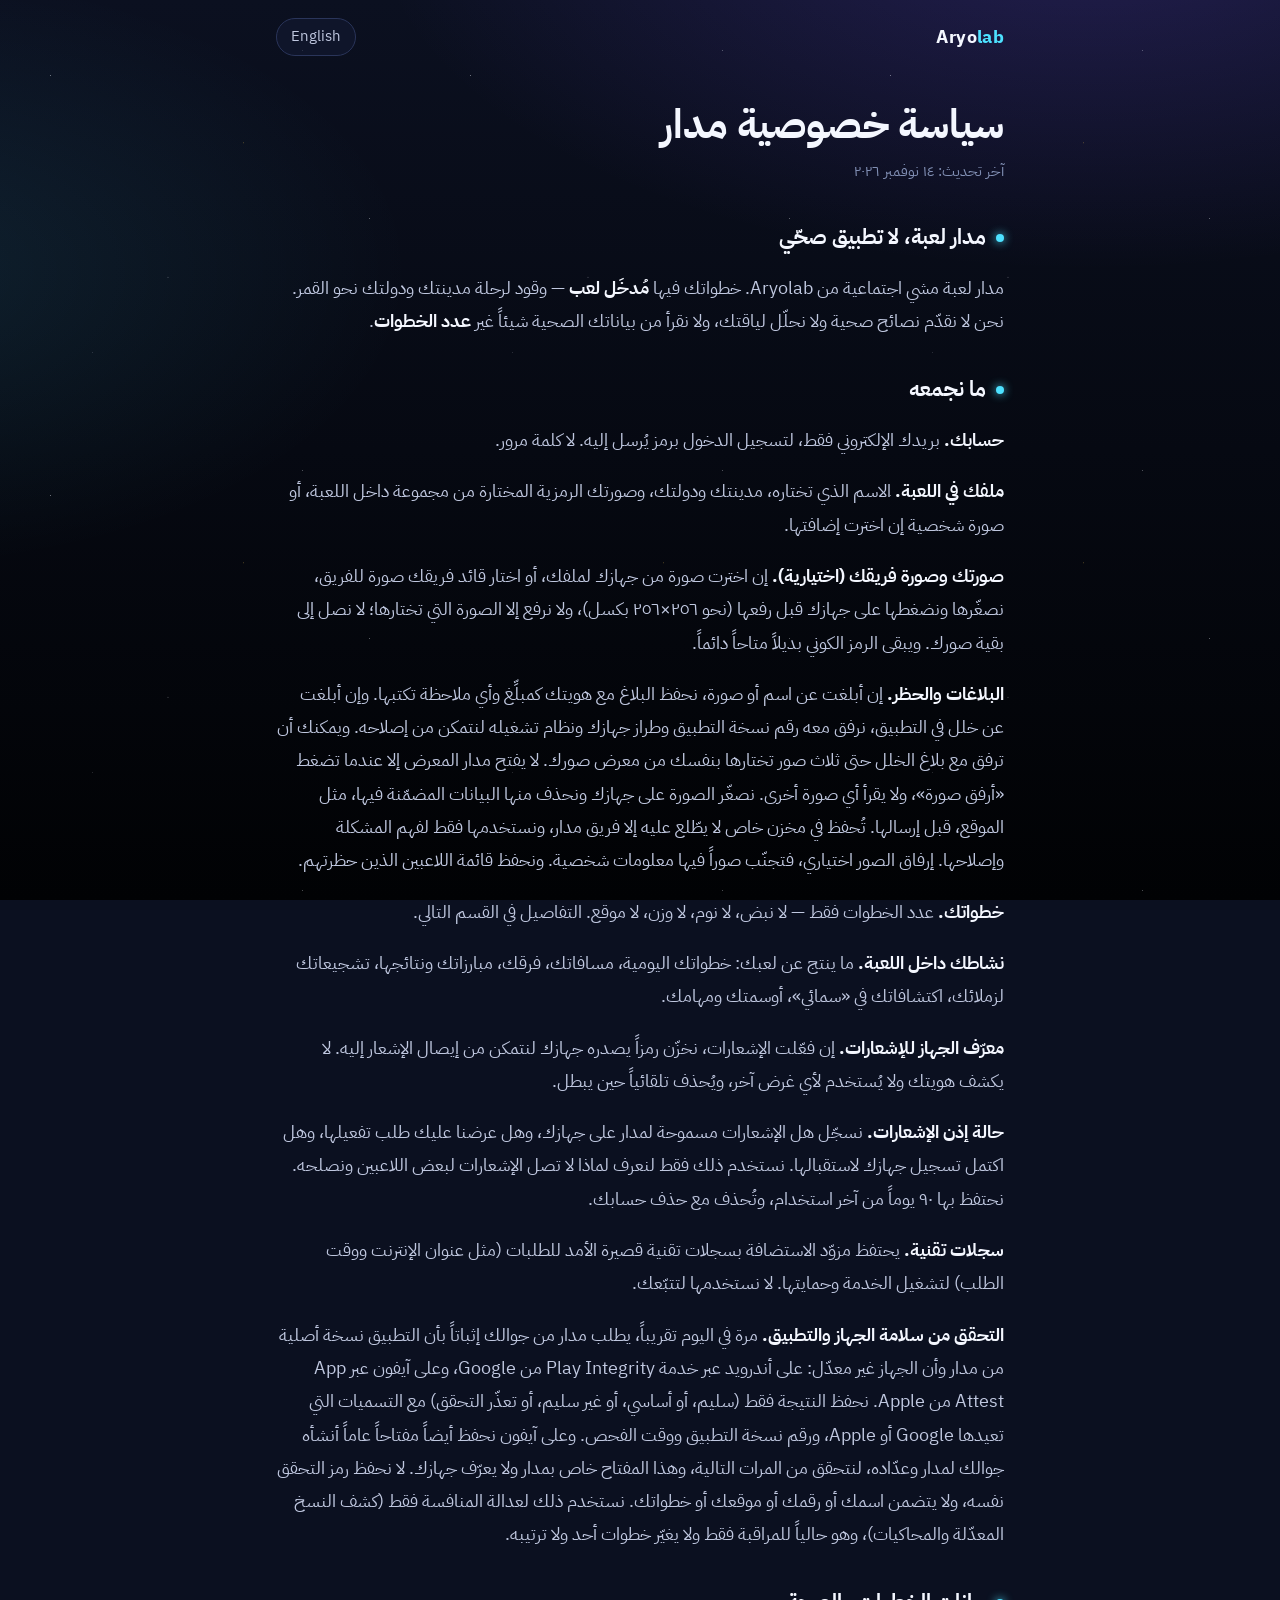
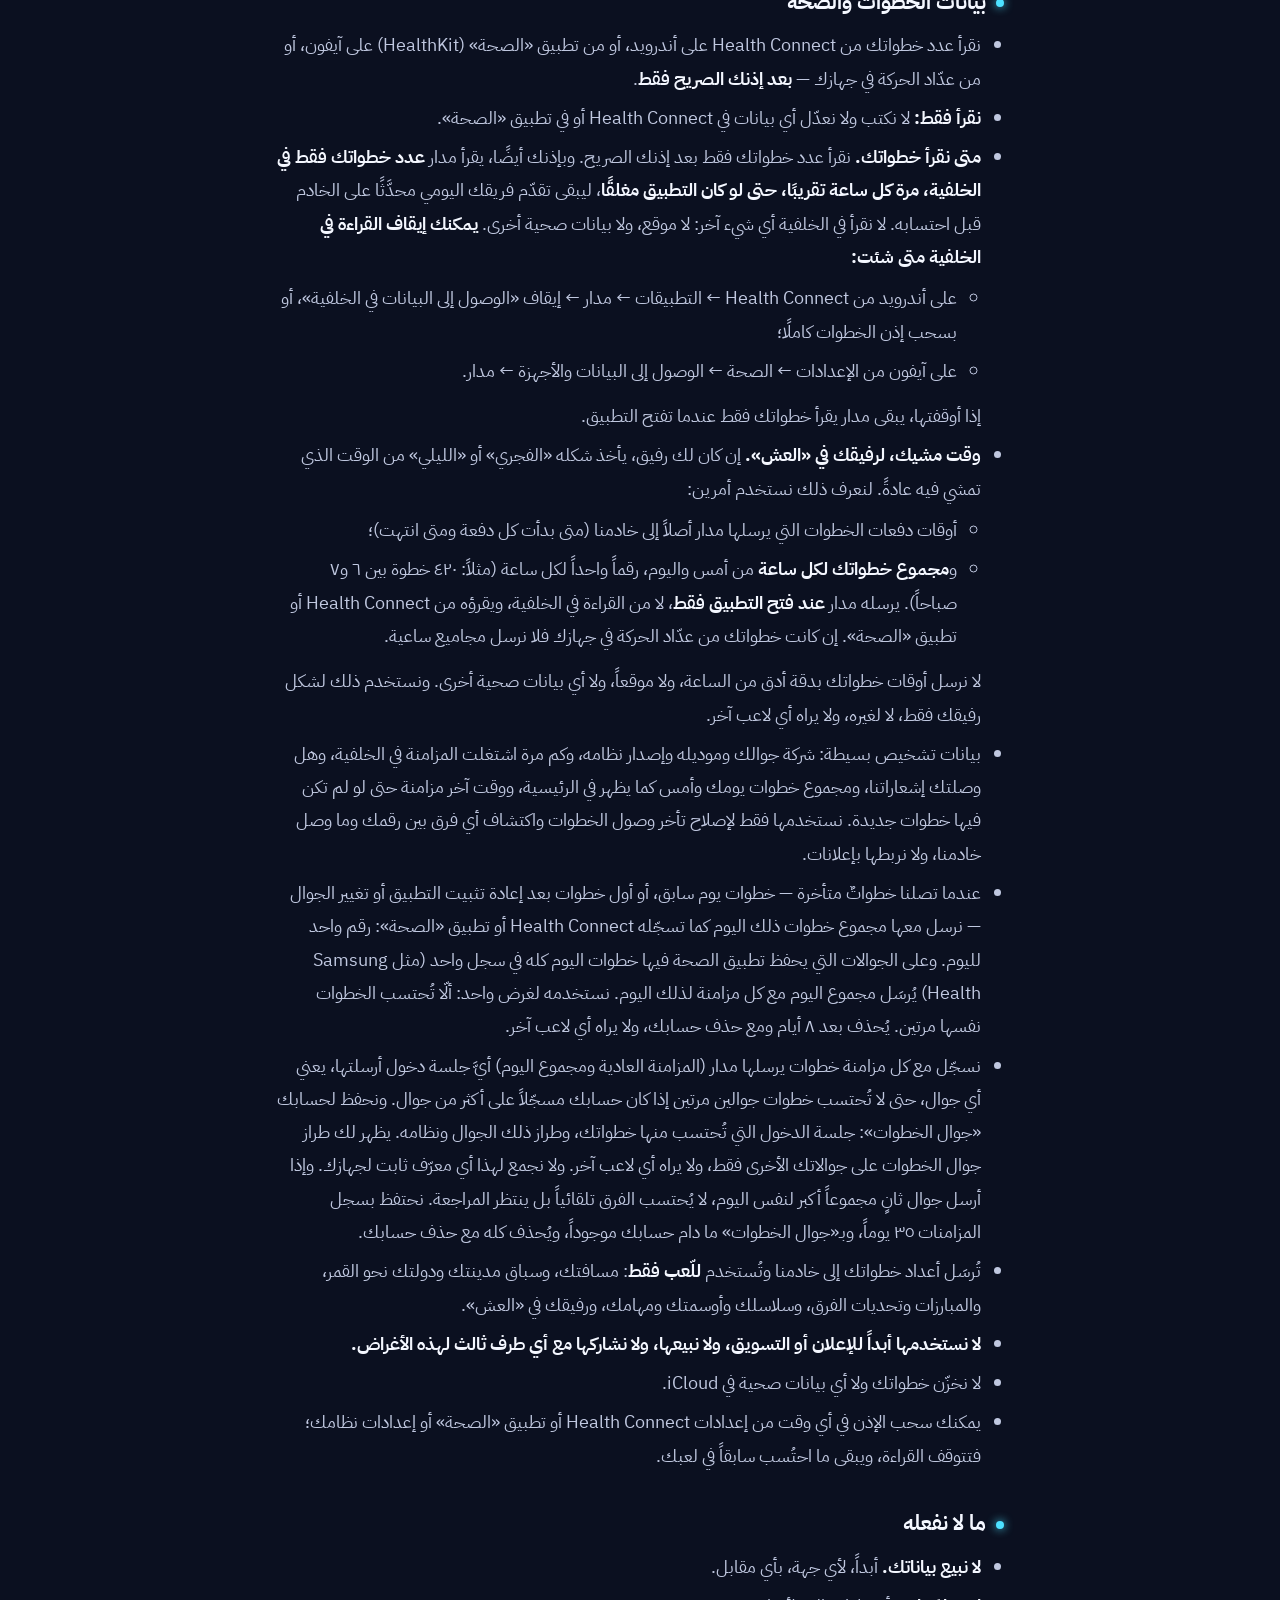
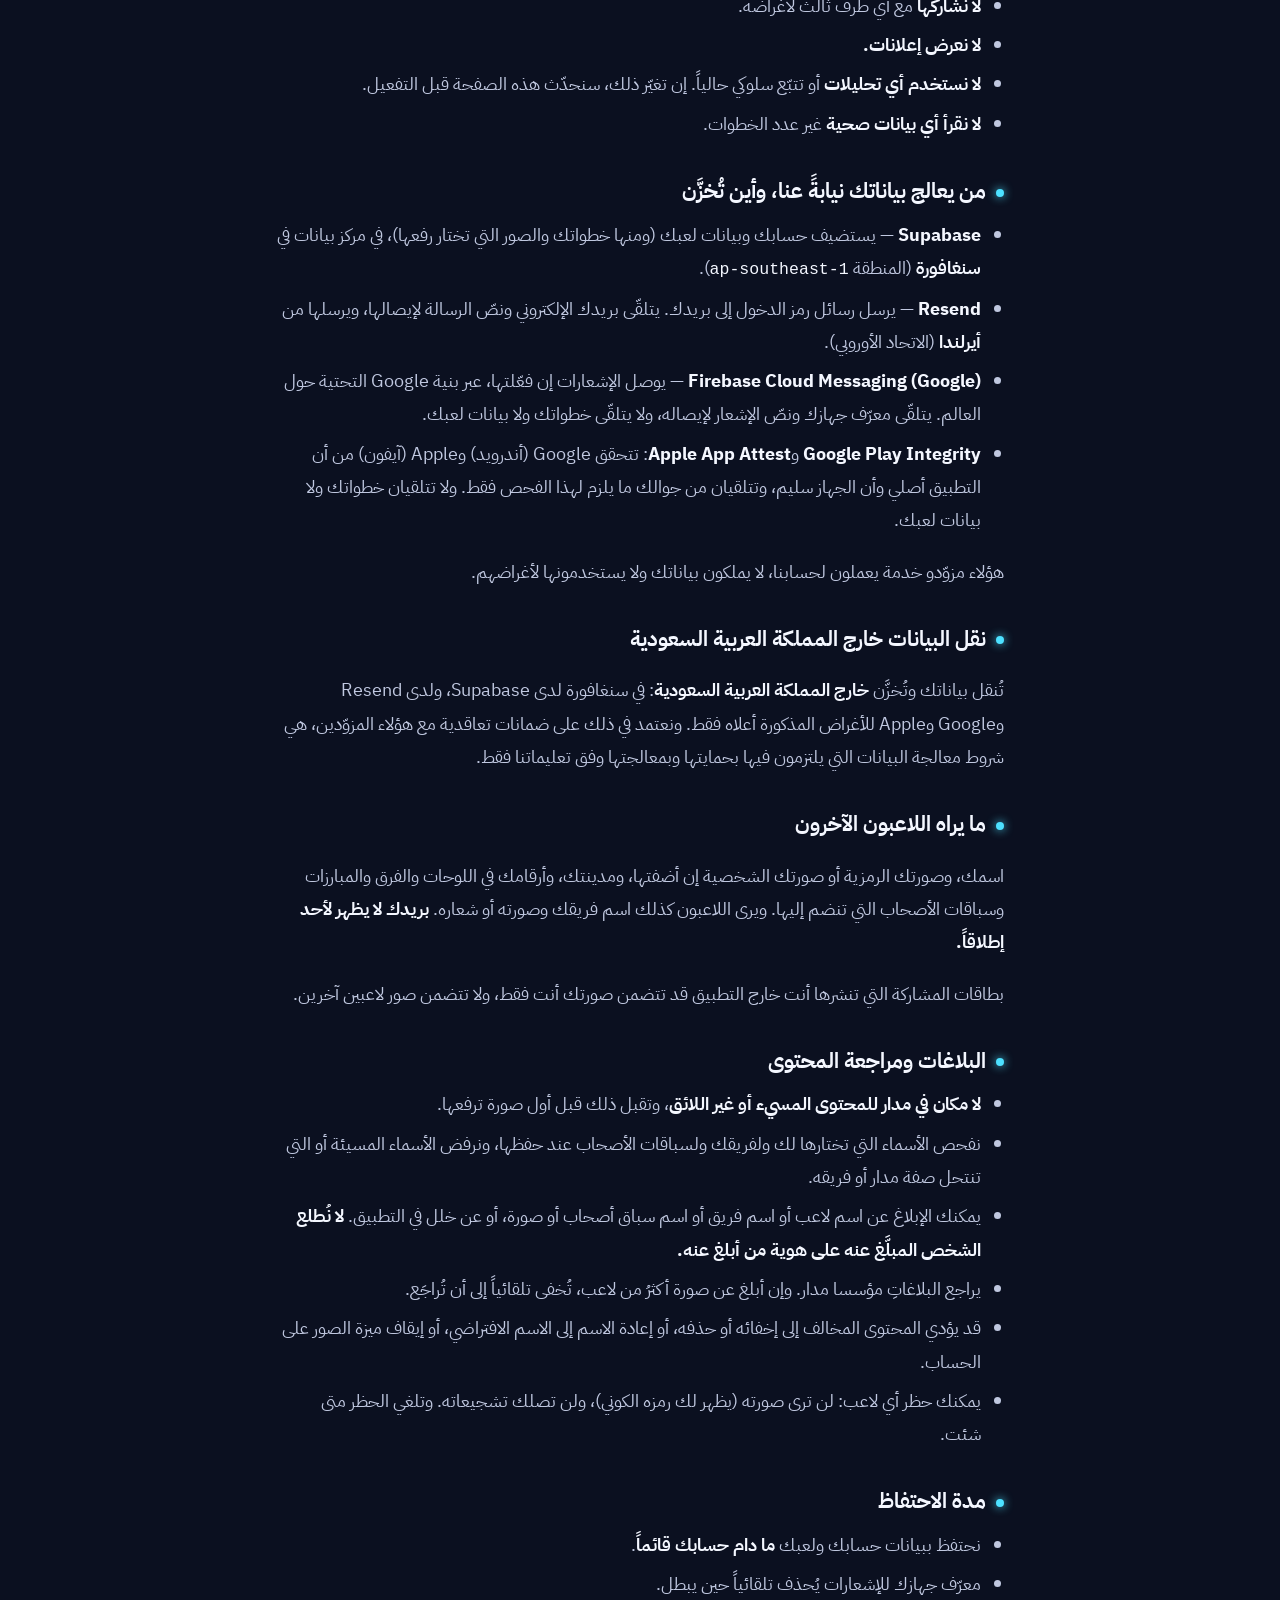
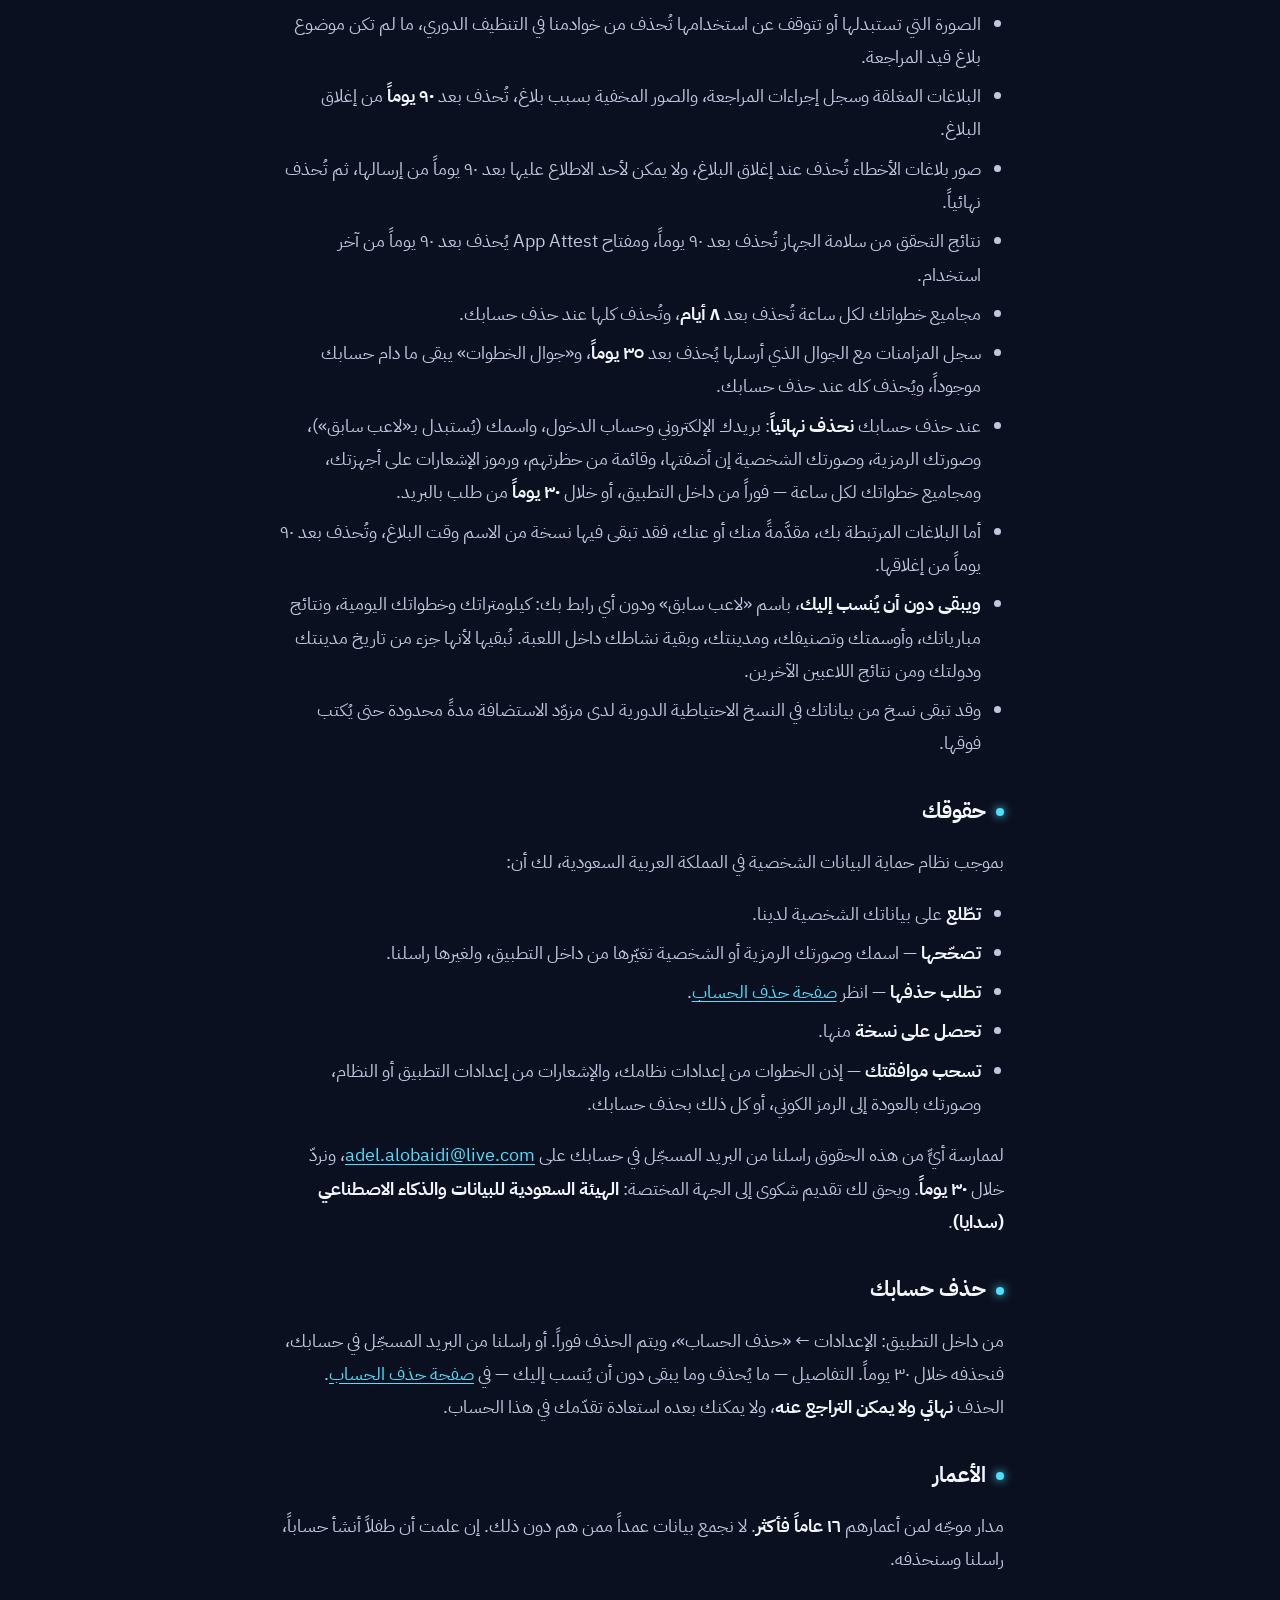
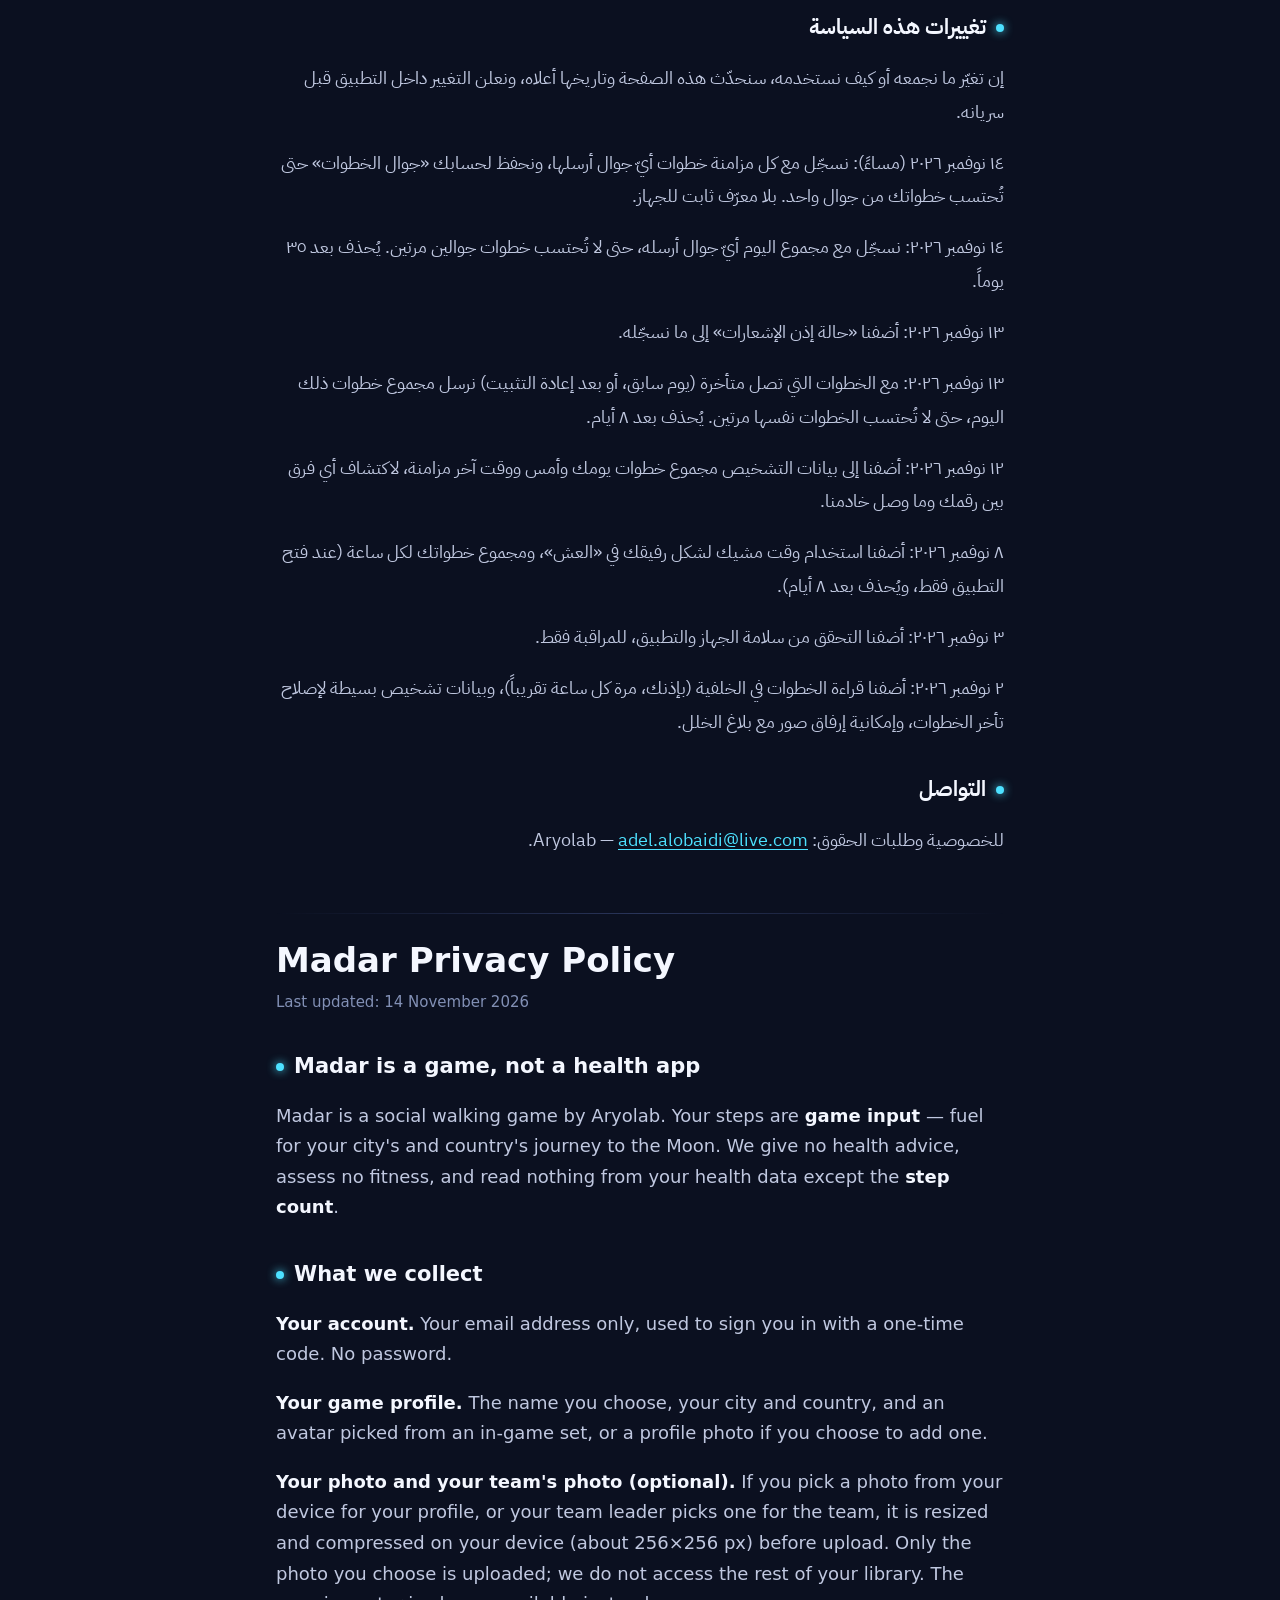
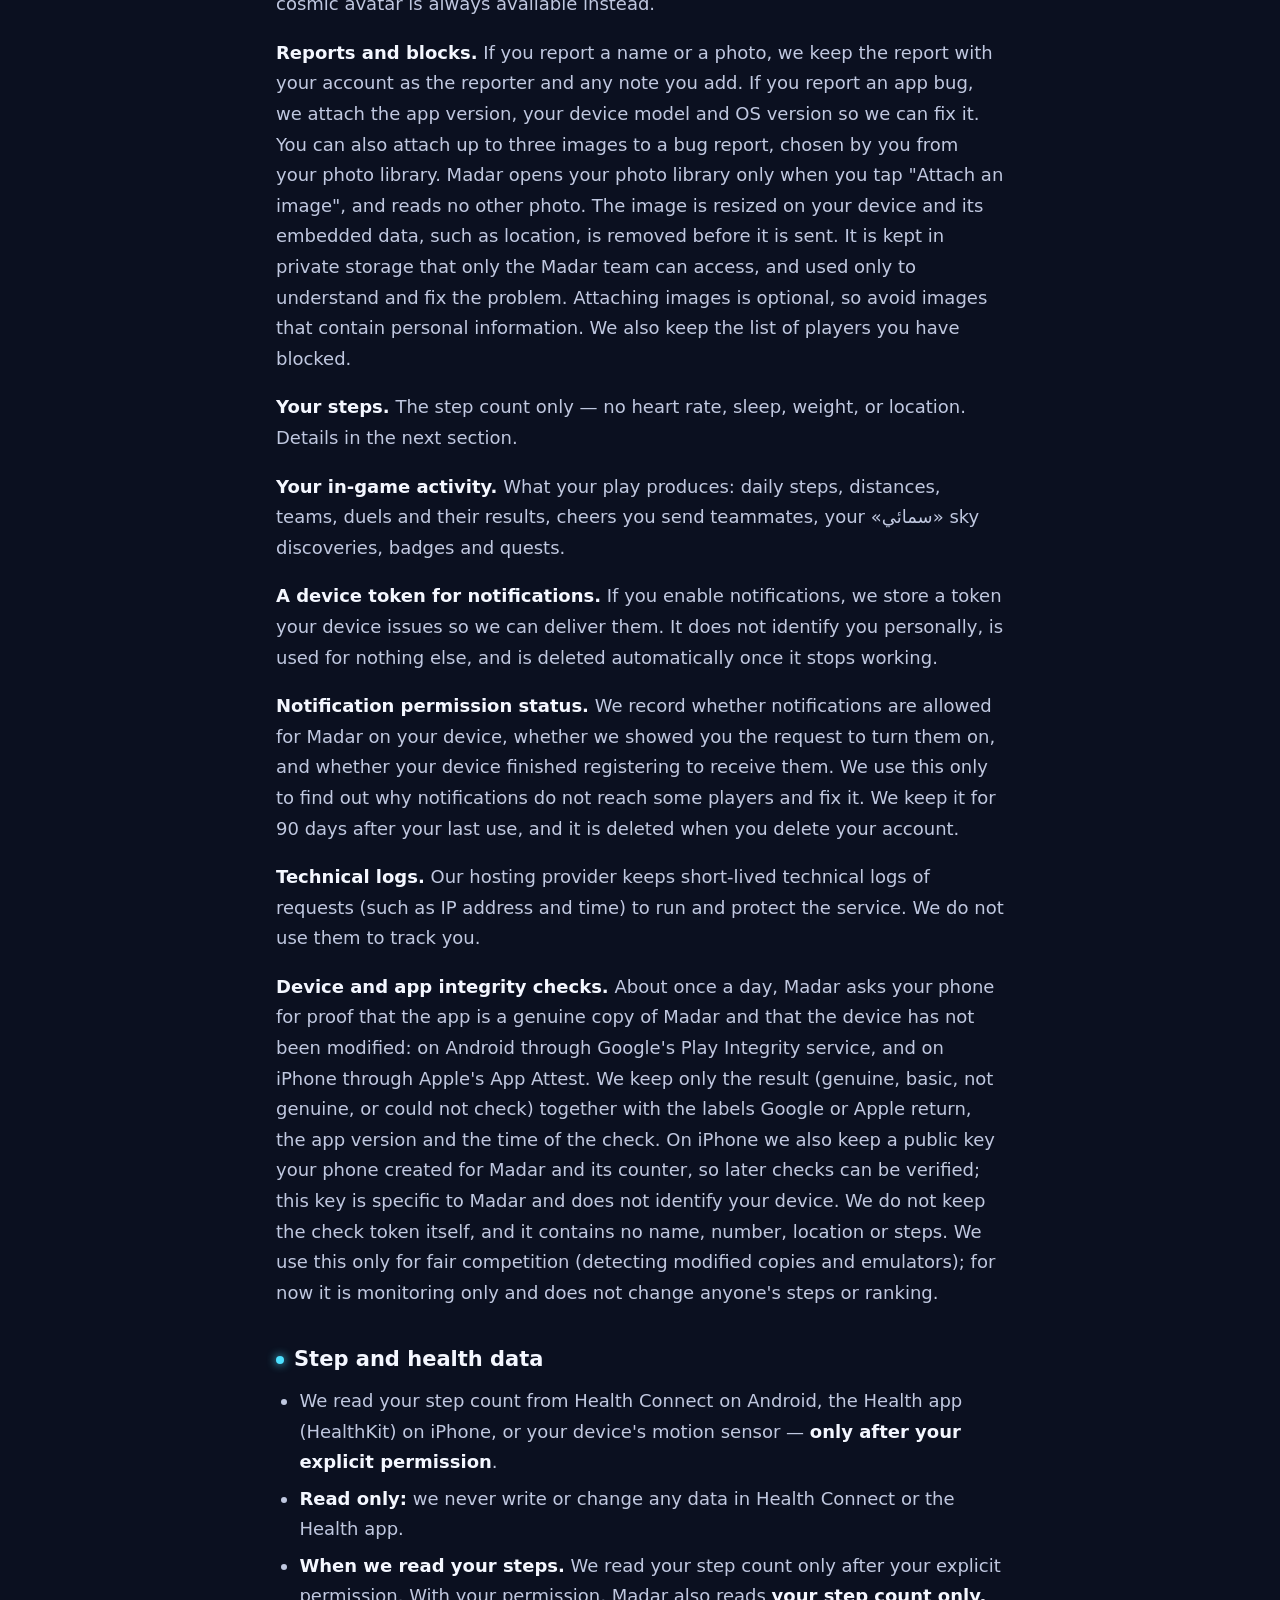
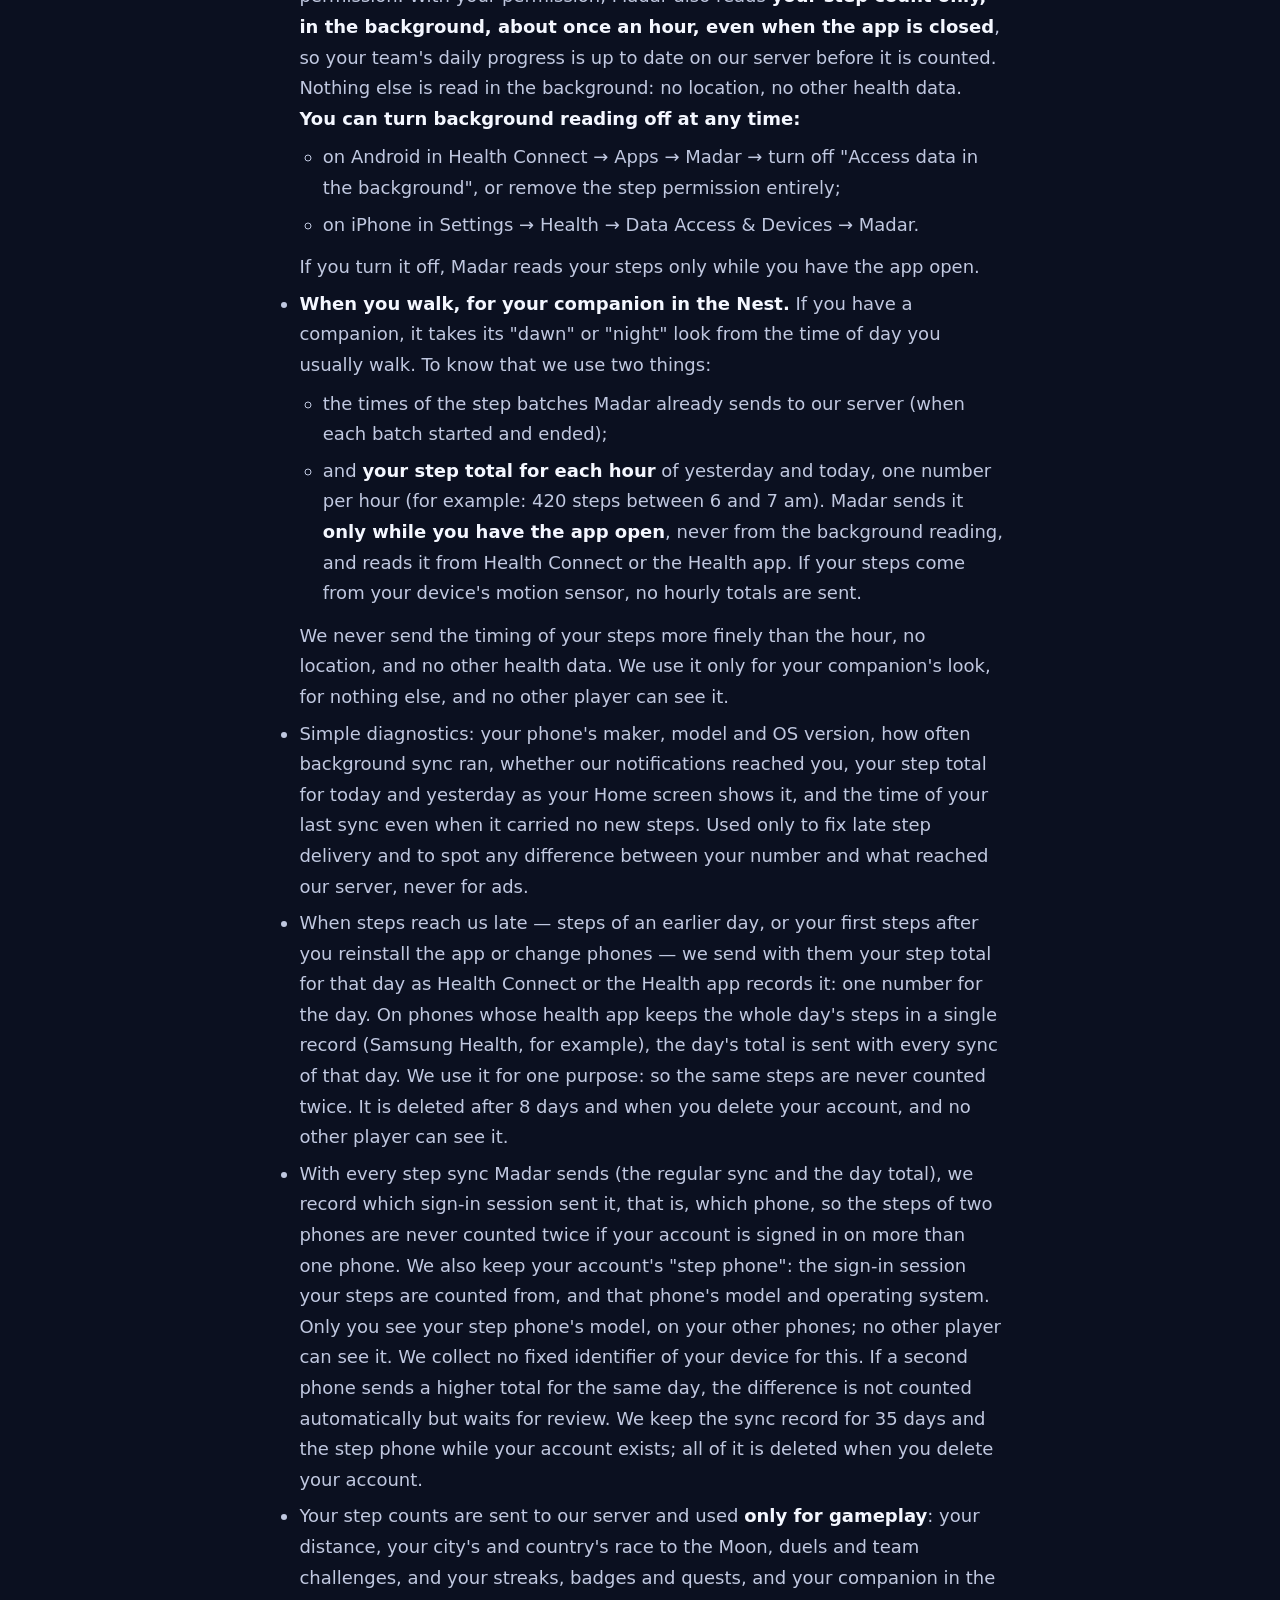
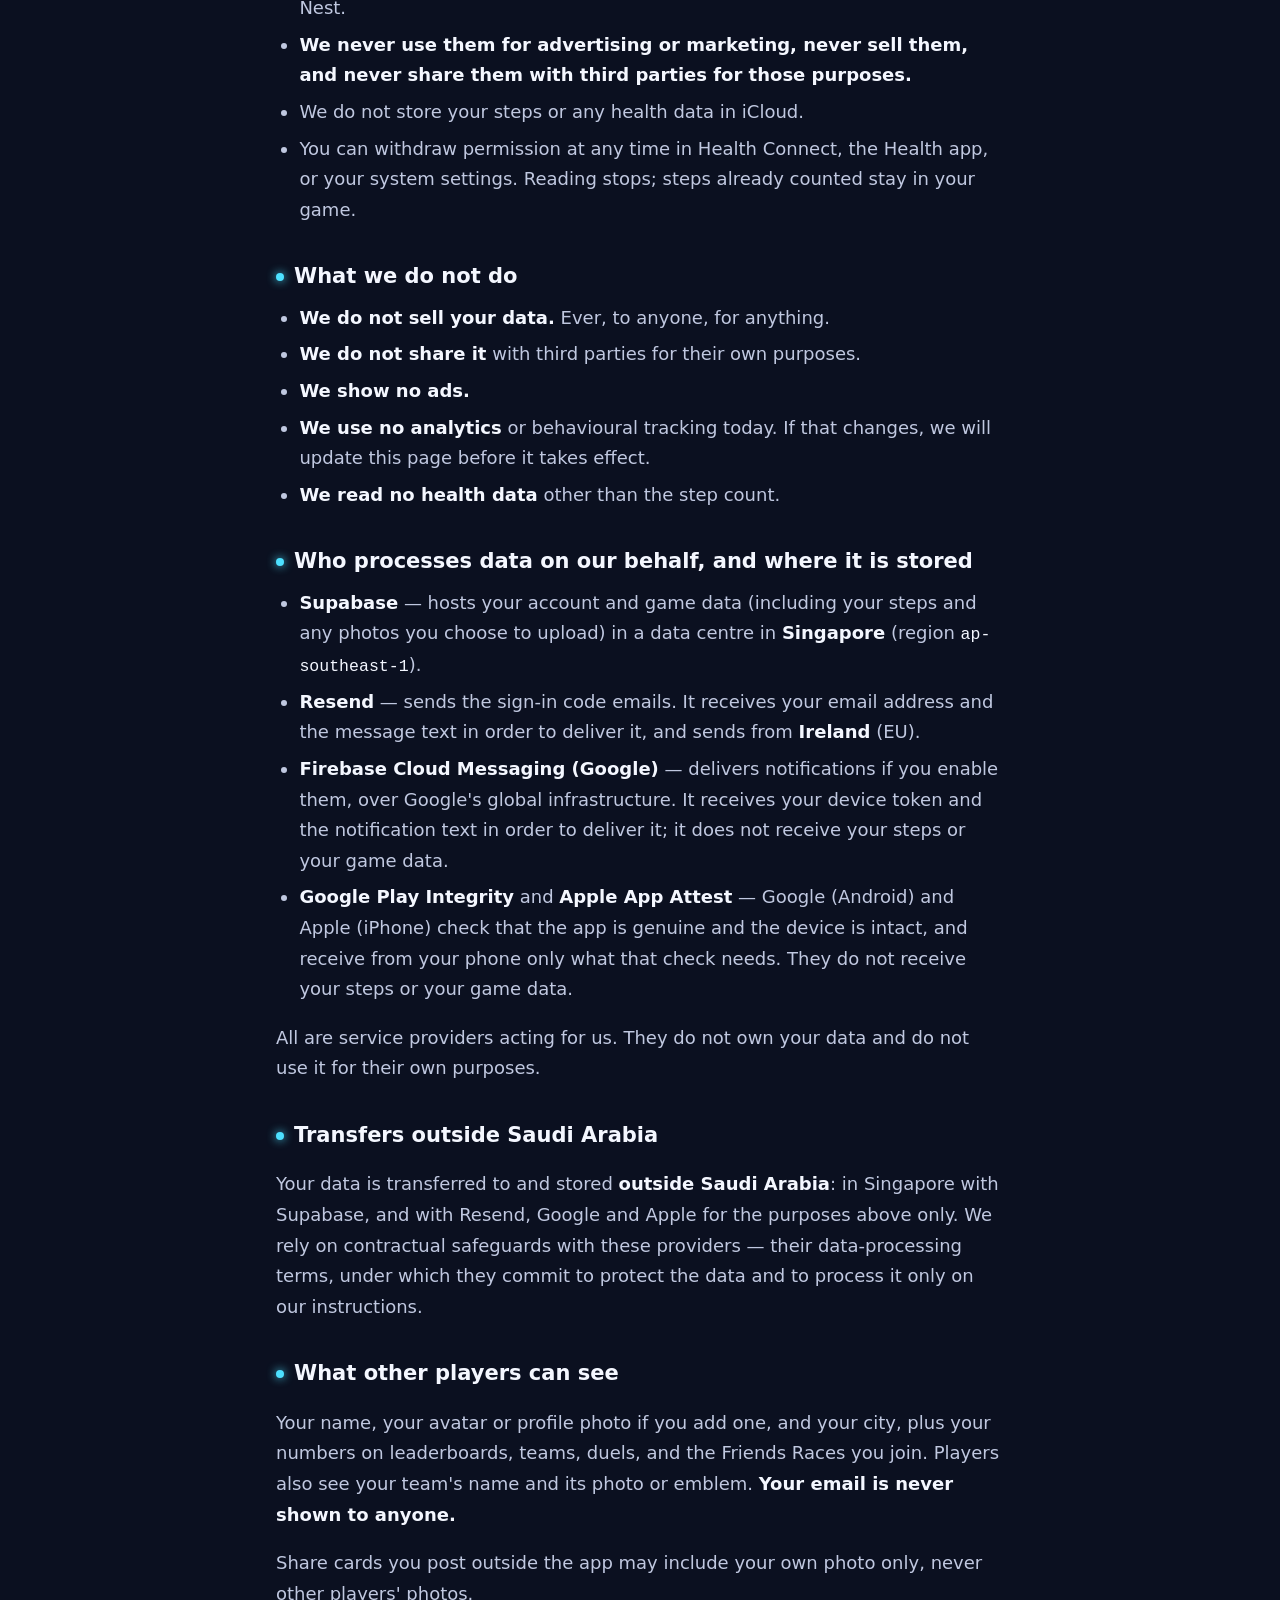
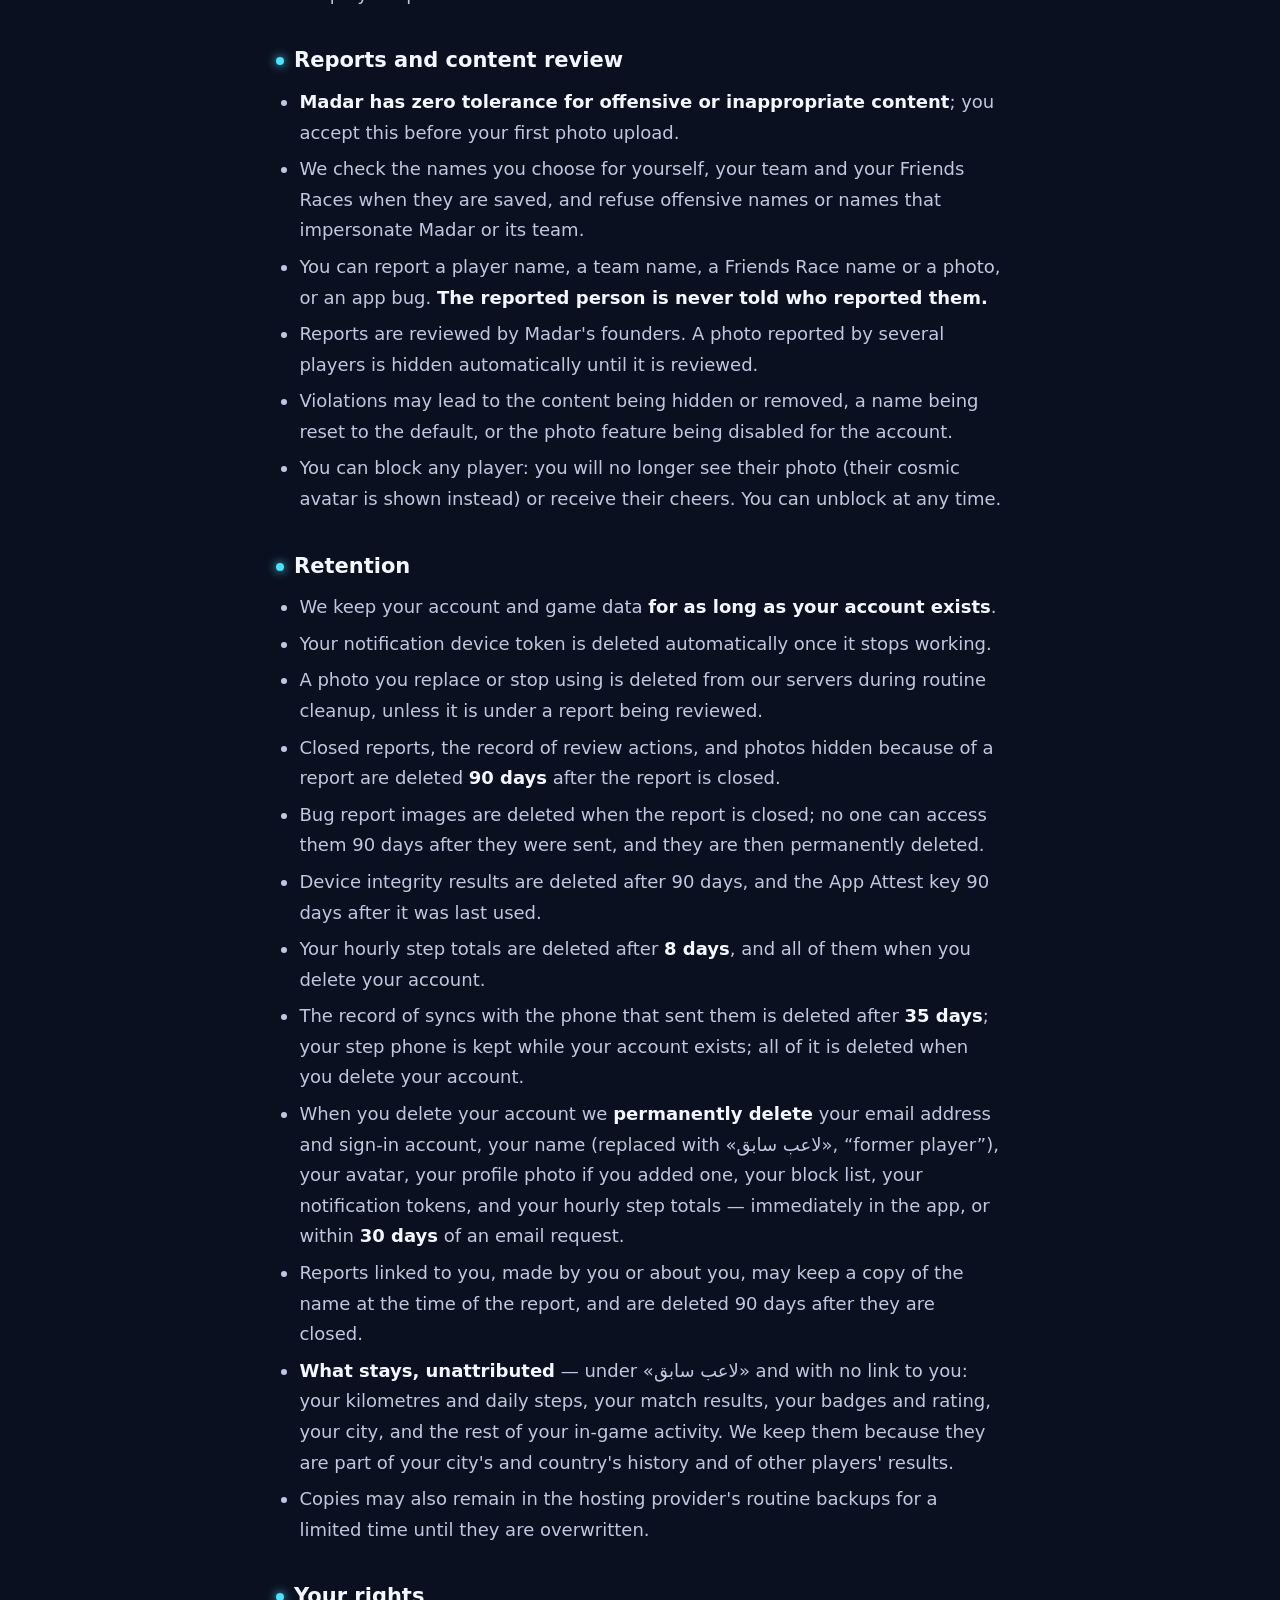
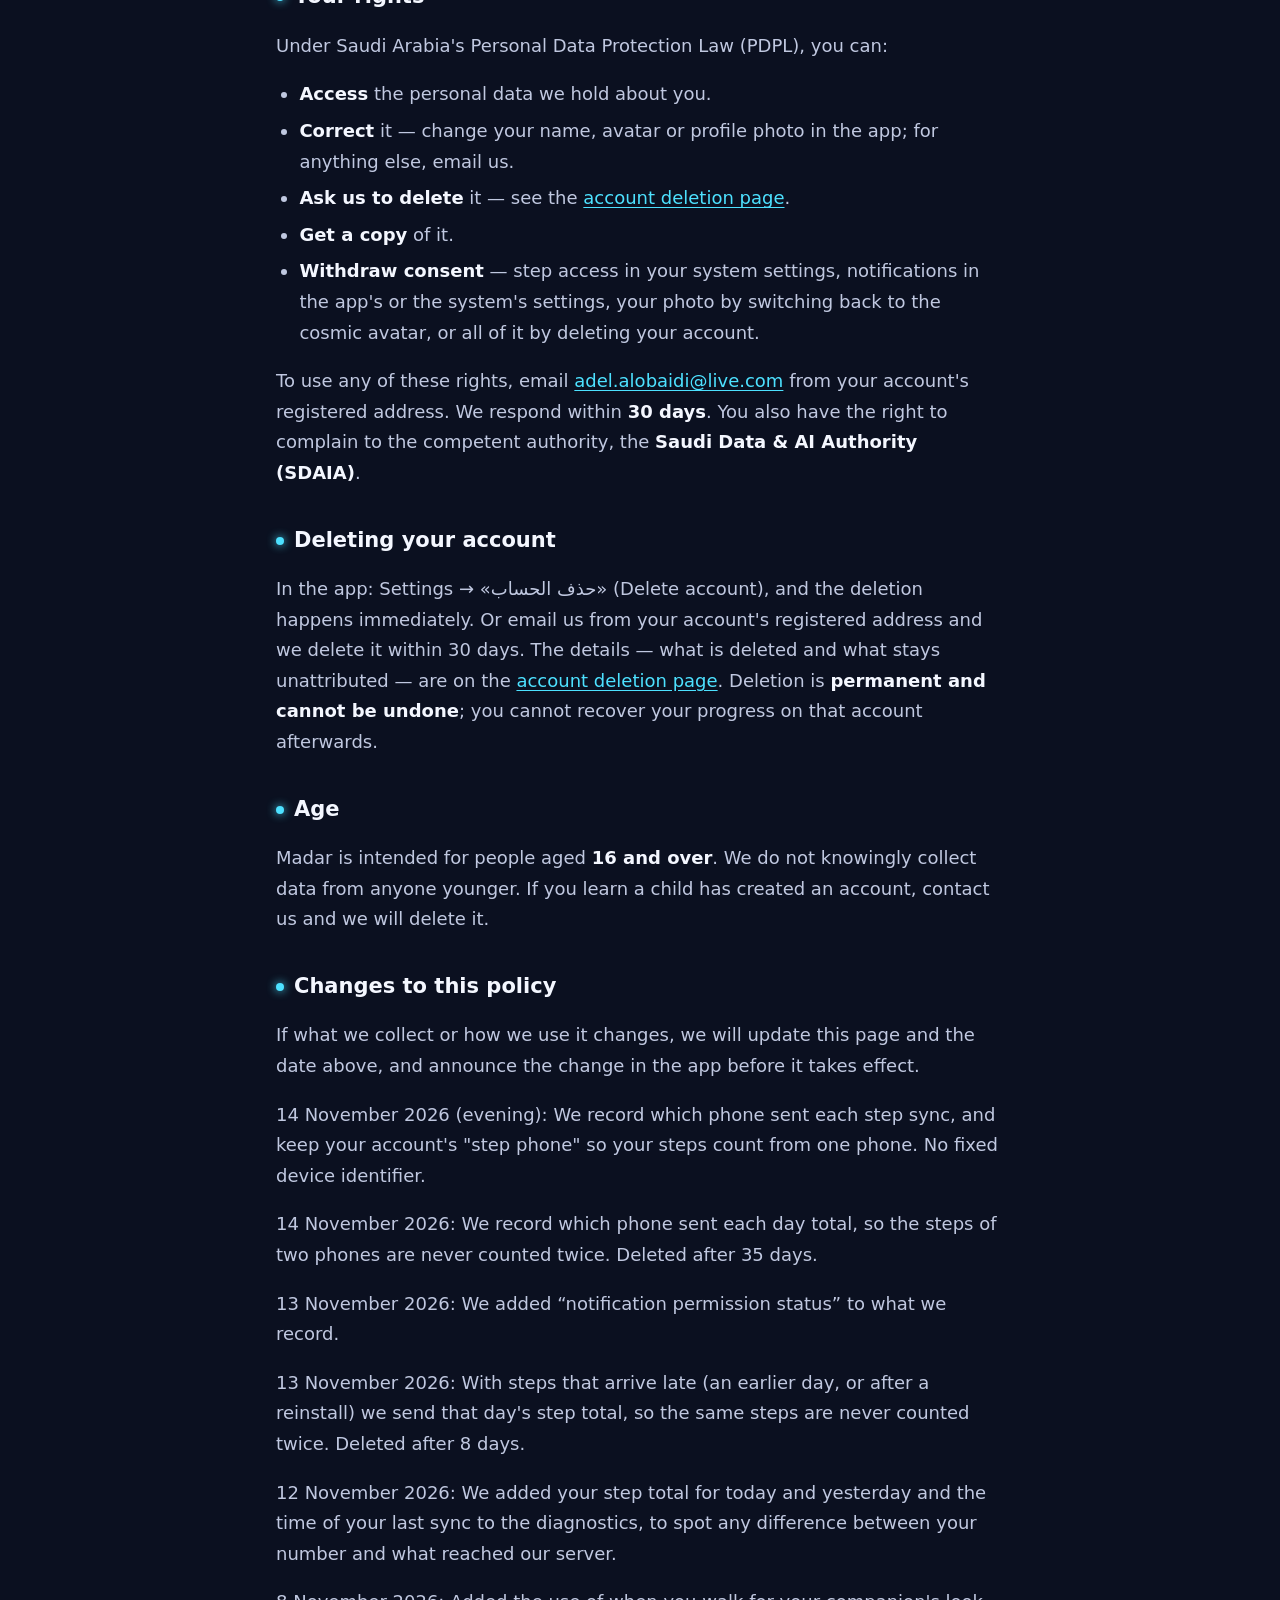
==== commit 12ba7d9d: "Madar privacy: the step phone (Batch T, observe): the sign-in session recorded with every step sync," ====
--- a/madar/privacy/index.html
+++ b/madar/privacy/index.html
@@ -56,7 +56,7 @@
             لا نرسل أوقات خطواتك بدقة أدق من الساعة، ولا موقعاً، ولا أي بيانات صحية أخرى. ونستخدم ذلك لشكل رفيقك فقط، لا لغيره، ولا يراه أي لاعب آخر.</li>
           <li>بيانات تشخيص بسيطة: شركة جوالك وموديله وإصدار نظامه، وكم مرة اشتغلت المزامنة في الخلفية، وهل وصلتك إشعاراتنا، ومجموع خطوات يومك وأمس كما يظهر في الرئيسية، ووقت آخر مزامنة حتى لو لم تكن فيها خطوات جديدة. نستخدمها فقط لإصلاح تأخر وصول الخطوات واكتشاف أي فرق بين رقمك وما وصل خادمنا، ولا نربطها بإعلانات.</li>
           <li>عندما تصلنا خطواتٌ متأخرة — خطوات يوم سابق، أو أول خطوات بعد إعادة تثبيت التطبيق أو تغيير الجوال — نرسل معها مجموع خطوات ذلك اليوم كما تسجّله <span lang="en">Health Connect</span> أو تطبيق «الصحة»: رقم واحد لليوم. وعلى الجوالات التي يحفظ تطبيق الصحة فيها خطوات اليوم كله في سجل واحد (مثل <span lang="en">Samsung Health</span>) يُرسَل مجموع اليوم مع كل مزامنة لذلك اليوم. نستخدمه لغرض واحد: ألّا تُحتسب الخطوات نفسها مرتين. يُحذف بعد ٨ أيام ومع حذف حسابك، ولا يراه أي لاعب آخر.</li>
-          <li>نسجّل مع كل مجموع يوم يرسله مدار أيَّ جلسة دخول أرسلته (يعني أي جوال)، حتى لا تُحتسب خطوات جوالين مرتين إذا كان حسابك مسجّلاً على أكثر من جوال. وإذا أرسل جوال ثانٍ مجموعاً أكبر لنفس اليوم، لا يُحتسب الفرق تلقائياً بل ينتظر المراجعة. نحتفظ بهذا السجل ٣٥ يوماً، ويُحذف مع حذف حسابك، ولا يراه أي لاعب آخر.</li>
+          <li>نسجّل مع كل مزامنة خطوات يرسلها مدار (المزامنة العادية ومجموع اليوم) أيَّ جلسة دخول أرسلتها، يعني أي جوال، حتى لا تُحتسب خطوات جوالين مرتين إذا كان حسابك مسجّلاً على أكثر من جوال. ونحفظ لحسابك «جوال الخطوات»: جلسة الدخول التي تُحتسب منها خطواتك، وطراز ذلك الجوال ونظامه. يظهر لك طراز جوال الخطوات على جوالاتك الأخرى فقط، ولا يراه أي لاعب آخر. ولا نجمع لهذا أي معرّف ثابت لجهازك. وإذا أرسل جوال ثانٍ مجموعاً أكبر لنفس اليوم، لا يُحتسب الفرق تلقائياً بل ينتظر المراجعة. نحتفظ بسجل المزامنات ٣٥ يوماً، وبـ«جوال الخطوات» ما دام حسابك موجوداً، ويُحذف كله مع حذف حسابك.</li>
           <li>تُرسَل أعداد خطواتك إلى خادمنا وتُستخدم <strong>للّعب فقط</strong>: مسافتك، وسباق مدينتك ودولتك نحو القمر، والمبارزات وتحديات الفرق، وسلاسلك وأوسمتك ومهامك، ورفيقك في «العش».</li>
           <li><strong>لا نستخدمها أبداً للإعلان أو التسويق، ولا نبيعها، ولا نشاركها مع أي طرف ثالث لهذه الأغراض.</strong></li>
           <li>لا نخزّن خطواتك ولا أي بيانات صحية في <span lang="en">iCloud</span>.</li>
@@ -107,7 +107,7 @@
           <li>صور بلاغات الأخطاء تُحذف عند إغلاق البلاغ، ولا يمكن لأحد الاطلاع عليها بعد ٩٠ يوماً من إرسالها، ثم تُحذف نهائياً.</li>
           <li>نتائج التحقق من سلامة الجهاز تُحذف بعد ٩٠ يوماً، ومفتاح <span lang="en">App Attest</span> يُحذف بعد ٩٠ يوماً من آخر استخدام.</li>
           <li>مجاميع خطواتك لكل ساعة تُحذف بعد <strong>٨ أيام</strong>، وتُحذف كلها عند حذف حسابك.</li>
-          <li>سجل مجاميع اليوم مع الجوال الذي أرسلها يُحذف بعد <strong>٣٥ يوماً</strong>، ويُحذف كله عند حذف حسابك.</li>
+          <li>سجل المزامنات مع الجوال الذي أرسلها يُحذف بعد <strong>٣٥ يوماً</strong>، و«جوال الخطوات» يبقى ما دام حسابك موجوداً، ويُحذف كله عند حذف حسابك.</li>
           <li>عند حذف حسابك <strong>نحذف نهائياً</strong>: بريدك الإلكتروني وحساب الدخول، واسمك (يُستبدل بـ«لاعب سابق»)، وصورتك الرمزية، وصورتك الشخصية إن أضفتها، وقائمة من حظرتهم، ورموز الإشعارات على أجهزتك، ومجاميع خطواتك لكل ساعة — فوراً من داخل التطبيق، أو خلال <strong>٣٠ يوماً</strong> من طلب بالبريد.</li>
           <li>أما البلاغات المرتبطة بك، مقدَّمةً منك أو عنك، فقد تبقى فيها نسخة من الاسم وقت البلاغ، وتُحذف بعد ٩٠ يوماً من إغلاقها.</li>
           <li><strong>ويبقى دون أن يُنسب إليك</strong>، باسم «لاعب سابق» ودون أي رابط بك: كيلومتراتك وخطواتك اليومية، ونتائج مبارياتك، وأوسمتك وتصنيفك، ومدينتك، وبقية نشاطك داخل اللعبة. نُبقيها لأنها جزء من تاريخ مدينتك ودولتك ومن نتائج اللاعبين الآخرين.</li>
@@ -133,6 +133,7 @@
 
         <h2>تغييرات هذه السياسة</h2>
         <p>إن تغيّر ما نجمعه أو كيف نستخدمه، سنحدّث هذه الصفحة وتاريخها أعلاه، ونعلن التغيير داخل التطبيق قبل سريانه.</p>
+        <p>١٤ نوفمبر ٢٠٢٦ (مساءً): نسجّل مع كل مزامنة خطوات أيّ جوال أرسلها، ونحفظ لحسابك «جوال الخطوات» حتى تُحتسب خطواتك من جوال واحد. بلا معرّف ثابت للجهاز.</p>
         <p>١٤ نوفمبر ٢٠٢٦: نسجّل مع مجموع اليوم أيّ جوال أرسله، حتى لا تُحتسب خطوات جوالين مرتين. يُحذف بعد ٣٥ يوماً.</p>
         <p>١٣ نوفمبر ٢٠٢٦: أضفنا «حالة إذن الإشعارات» إلى ما نسجّله.</p>
         <p>١٣ نوفمبر ٢٠٢٦: مع الخطوات التي تصل متأخرة (يوم سابق، أو بعد إعادة التثبيت) نرسل مجموع خطوات ذلك اليوم، حتى لا تُحتسب الخطوات نفسها مرتين. يُحذف بعد ٨ أيام.</p>
@@ -185,7 +186,7 @@
             We never send the timing of your steps more finely than the hour, no location, and no other health data. We use it only for your companion's look, for nothing else, and no other player can see it.</li>
           <li>Simple diagnostics: your phone's maker, model and OS version, how often background sync ran, whether our notifications reached you, your step total for today and yesterday as your Home screen shows it, and the time of your last sync even when it carried no new steps. Used only to fix late step delivery and to spot any difference between your number and what reached our server, never for ads.</li>
           <li>When steps reach us late — steps of an earlier day, or your first steps after you reinstall the app or change phones — we send with them your step total for that day as Health Connect or the Health app records it: one number for the day. On phones whose health app keeps the whole day's steps in a single record (Samsung Health, for example), the day's total is sent with every sync of that day. We use it for one purpose: so the same steps are never counted twice. It is deleted after 8 days and when you delete your account, and no other player can see it.</li>
-          <li>With each day total Madar sends, we record which sign-in session sent it (that is, which phone), so the steps of two phones are never counted twice if your account is signed in on more than one phone. If a second phone sends a higher total for the same day, the difference is not counted automatically but waits for review. We keep this record for 35 days; it is deleted when you delete your account, and no other player can see it.</li>
+          <li>With every step sync Madar sends (the regular sync and the day total), we record which sign-in session sent it, that is, which phone, so the steps of two phones are never counted twice if your account is signed in on more than one phone. We also keep your account's "step phone": the sign-in session your steps are counted from, and that phone's model and operating system. Only you see your step phone's model, on your other phones; no other player can see it. We collect no fixed identifier of your device for this. If a second phone sends a higher total for the same day, the difference is not counted automatically but waits for review. We keep the sync record for 35 days and the step phone while your account exists; all of it is deleted when you delete your account.</li>
           <li>Your step counts are sent to our server and used <strong>only for gameplay</strong>: your distance, your city's and country's race to the Moon, duels and team challenges, and your streaks, badges and quests, and your companion in the Nest.</li>
           <li><strong>We never use them for advertising or marketing, never sell them, and never share them with third parties for those purposes.</strong></li>
           <li>We do not store your steps or any health data in iCloud.</li>
@@ -236,7 +237,7 @@
           <li>Bug report images are deleted when the report is closed; no one can access them 90 days after they were sent, and they are then permanently deleted.</li>
           <li>Device integrity results are deleted after 90 days, and the App Attest key 90 days after it was last used.</li>
           <li>Your hourly step totals are deleted after <strong>8 days</strong>, and all of them when you delete your account.</li>
-          <li>The record of day totals with the phone that sent them is deleted after <strong>35 days</strong>, and all of it when you delete your account.</li>
+          <li>The record of syncs with the phone that sent them is deleted after <strong>35 days</strong>; your step phone is kept while your account exists; all of it is deleted when you delete your account.</li>
           <li>When you delete your account we <strong>permanently delete</strong> your email address and sign-in account, your name (replaced with «لاعب سابق», “former player”), your avatar, your profile photo if you added one, your block list, your notification tokens, and your hourly step totals — immediately in the app, or within <strong>30 days</strong> of an email request.</li>
           <li>Reports linked to you, made by you or about you, may keep a copy of the name at the time of the report, and are deleted 90 days after they are closed.</li>
           <li><strong>What stays, unattributed</strong> — under «لاعب سابق» and with no link to you: your kilometres and daily steps, your match results, your badges and rating, your city, and the rest of your in-game activity. We keep them because they are part of your city's and country's history and of other players' results.</li>
@@ -262,6 +263,7 @@
 
         <h2>Changes to this policy</h2>
         <p>If what we collect or how we use it changes, we will update this page and the date above, and announce the change in the app before it takes effect.</p>
+        <p>14 November 2026 (evening): We record which phone sent each step sync, and keep your account's "step phone" so your steps count from one phone. No fixed device identifier.</p>
         <p>14 November 2026: We record which phone sent each day total, so the steps of two phones are never counted twice. Deleted after 35 days.</p>
         <p>13 November 2026: We added “notification permission status” to what we record.</p>
         <p>13 November 2026: With steps that arrive late (an earlier day, or after a reinstall) we send that day's step total, so the same steps are never counted twice. Deleted after 8 days.</p>
